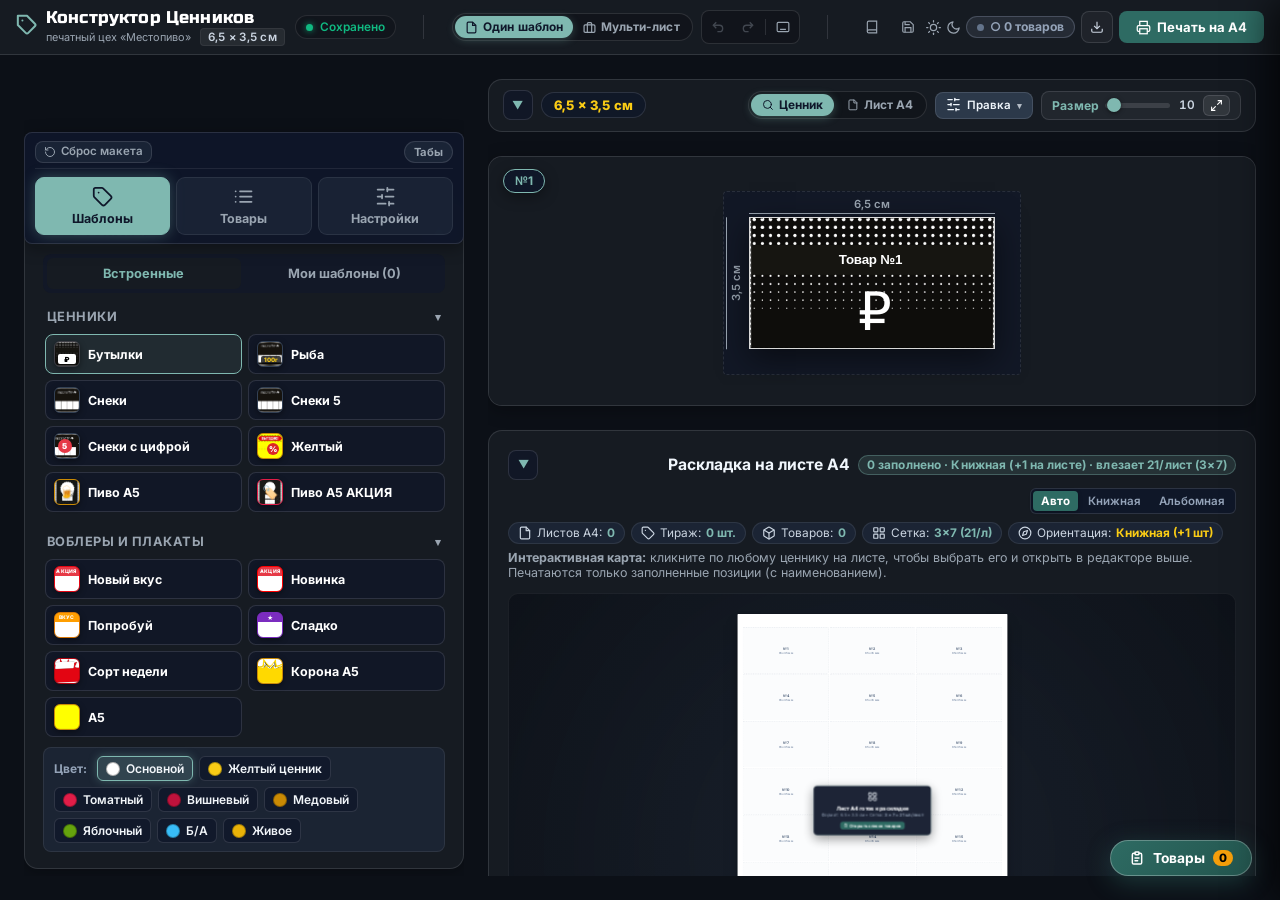
==== index.html @ e9ddb628 "Add files via upload" ====
<!DOCTYPE html>
<html lang="ru">

<head>
  <meta charset="UTF-8">
  <meta name="viewport"
    content="width=device-width, initial-scale=1.0, maximum-scale=1.0, user-scalable=no, viewport-fit=cover">
  <title>Конструктор ценников и воблеров</title>

  <!-- Favicons & Bookmarks Icons -->
  <link rel="icon" type="image/x-icon" href="favicon.ico">
  <link rel="apple-touch-icon" href="favicon.ico">
  <meta name="theme-color" content="#0f172a">
  <meta name="apple-mobile-web-app-title" content="Местопиво">
  <meta name="application-name" content="Местопиво">

  <!-- Google Fonts: UI-шрифты (блокирующе) + контентный пакет для ценников (асинхронно, чтобы не тормозить первый кадр) -->
  <link rel="preconnect" href="https://fonts.googleapis.com">
  <link rel="preconnect" href="https://fonts.gstatic.com" crossorigin>
  <link
    href="https://fonts.googleapis.com/css2?family=Inter:ital,opsz,wght@0,14..32,100..900;1,14..32,100..900&family=Montserrat:ital,wght@0,100..900;1,100..900&family=Russo+One&display=swap"
    rel="stylesheet">
  <link rel="stylesheet" media="print"
    onload="this.media='all'; window.dispatchEvent(new Event('wobbler-fonts-css-ready'))"
    href="https://fonts.googleapis.com/css2?family=Bebas+Neue&family=Caveat:wght@400..700&family=Comfortaa:wght@300..700&family=Lobster&family=Marck+Script&family=Neucha&family=Oswald:wght@200..700&family=Pacifico&family=Pattaya&family=Playfair+Display:ital,wght@0,400..900;1,400..900&family=Press+Start+2P&family=Roboto:ital,wght@0,100..900;1,100..900&family=Rubik:ital,wght@0,300..900;1,300..900&family=Ruslan+Display&display=swap">
  <noscript>
    <link
      href="https://fonts.googleapis.com/css2?family=Bebas+Neue&family=Caveat:wght@400..700&family=Comfortaa:wght@300..700&family=Lobster&family=Marck+Script&family=Neucha&family=Oswald:wght@200..700&family=Pacifico&family=Pattaya&family=Playfair+Display:ital,wght@0,400..900;1,400..900&family=Press+Start+2P&family=Roboto:ital,wght@0,100..900;1,100..900&family=Rubik:ital,wght@0,300..900;1,300..900&family=Ruslan+Display&display=swap"
      rel="stylesheet">
  </noscript>
  <link rel="stylesheet" href="style.css?v=73">
  <script>
    try {
      if (localStorage.getItem('wobbler_ui_theme') === 'light') {
        document.documentElement.classList.add('theme-light');
        if (document.body) document.body.classList.add('theme-light');
      }
    } catch (e) { }
  </script>
</head>

<body class="mode-auto">

  <!-- Единый спрайт иконок интерфейса (inline SVG, штрих 2px, без библиотек) -->
  <svg xmlns="http://www.w3.org/2000/svg" style="display:none" aria-hidden="true">
    <symbol id="i-tag" viewBox="0 0 24 24">
      <path
        d="M12.586 2.586A2 2 0 0 0 11.172 2H4a2 2 0 0 0-2 2v7.172a2 2 0 0 0 .586 1.414l8.704 8.704a2.426 2.426 0 0 0 3.42 0l6.58-6.58a2.426 2.426 0 0 0 0-3.42z" />
      <path d="M7.5 7.5h.01" />
    </symbol>
    <symbol id="i-list" viewBox="0 0 24 24">
      <path d="M8 6h13" />
      <path d="M8 12h13" />
      <path d="M8 18h13" />
      <path d="M3 6h.01" />
      <path d="M3 12h.01" />
      <path d="M3 18h.01" />
    </symbol>
    <symbol id="i-type" viewBox="0 0 24 24">
      <polyline points="4 7 4 4 20 4 20 7" />
      <line x1="9" x2="15" y1="20" y2="20" />
      <line x1="12" x2="12" y1="4" y2="20" />
    </symbol>
    <symbol id="i-image" viewBox="0 0 24 24">
      <rect width="18" height="18" x="3" y="3" rx="2" />
      <circle cx="9" cy="9" r="2" />
      <path d="m21 15-3.086-3.086a2 2 0 0 0-2.828 0L6 21" />
    </symbol>
    <symbol id="i-palette" viewBox="0 0 24 24">
      <path
        d="M12 2C6.5 2 2 6.5 2 12s4.5 10 10 10c.926 0 1.648-.746 1.648-1.688 0-.437-.18-.835-.437-1.125-.29-.289-.438-.652-.438-1.125a1.64 1.64 0 0 1 1.668-1.668h1.996c3.051 0 5.555-2.503 5.555-5.554C21.965 6.012 17.461 2 12 2z" />
      <path d="M7.5 10.5h.01" />
      <path d="M11 7.5h.01" />
      <path d="M15.5 8.5h.01" />
      <path d="M6.5 14.5h.01" />
    </symbol>
    <symbol id="i-sparkles" viewBox="0 0 24 24">
      <path
        d="M9.937 15.5A2 2 0 0 0 8.5 14.063l-6.135-1.582a.5.5 0 0 1 0-.962L8.5 9.936A2 2 0 0 0 9.937 8.5l1.582-6.135a.5.5 0 0 1 .963 0L14.063 8.5A2 2 0 0 0 15.5 9.937l6.135 1.581a.5.5 0 0 1 0 .964L15.5 14.063a2 2 0 0 0-1.437 1.437l-1.582 6.135a.5.5 0 0 1-.963 0z" />
      <path d="M20 3v4" />
      <path d="M22 5h-4" />
      <path d="M4 17v2" />
      <path d="M5 18H3" />
    </symbol>
    <symbol id="i-printer" viewBox="0 0 24 24">
      <polyline points="6 9 6 2 18 2 18 9" />
      <path d="M6 18H4a2 2 0 0 1-2-2v-5a2 2 0 0 1 2-2h16a2 2 0 0 1 2 2v5a2 2 0 0 1-2 2h-2" />
      <rect x="6" y="14" width="12" height="8" />
    </symbol>
    <symbol id="i-download" viewBox="0 0 24 24">
      <path d="M21 15v4a2 2 0 0 1-2 2H5a2 2 0 0 1-2-2v-4" />
      <polyline points="7 10 12 15 17 10" />
      <line x1="12" x2="12" y1="15" y2="3" />
    </symbol>
    <symbol id="i-upload" viewBox="0 0 24 24">
      <path d="M21 15v4a2 2 0 0 1-2 2H5a2 2 0 0 1-2-2v-4" />
      <polyline points="17 8 12 3 7 8" />
      <line x1="12" x2="12" y1="3" y2="15" />
    </symbol>
    <symbol id="i-reset" viewBox="0 0 24 24">
      <path d="M3 12a9 9 0 1 0 9-9 9.75 9.75 0 0 0-6.74 2.74L3 8" />
      <path d="M3 3v5h5" />
    </symbol>
    <symbol id="i-refresh" viewBox="0 0 24 24">
      <path d="M3 12a9 9 0 0 1 9-9 9.75 9.75 0 0 1 6.74 2.74L21 8" />
      <path d="M21 3v5h-5" />
      <path d="M21 12a9 9 0 0 1-9 9 9.75 9.75 0 0 1-6.74-2.74L3 16" />
      <path d="M8 16H3v5" />
    </symbol>
    <symbol id="i-trash" viewBox="0 0 24 24">
      <path d="M3 6h18" />
      <path d="M19 6v14c0 1-1 2-2 2H7c-1 0-2-1-2-2V6" />
      <path d="M8 6V4c0-1 1-2 2-2h4c1 0 2 1 2 2v2" />
      <line x1="10" x2="10" y1="11" y2="17" />
      <line x1="14" x2="14" y1="11" y2="17" />
    </symbol>
    <symbol id="i-fit" viewBox="0 0 24 24">
      <polyline points="15 3 21 3 21 9" />
      <polyline points="9 21 3 21 3 15" />
      <line x1="21" x2="14" y1="3" y2="10" />
      <line x1="3" x2="10" y1="21" y2="14" />
    </symbol>
    <symbol id="i-search" viewBox="0 0 24 24">
      <circle cx="11" cy="11" r="8" />
      <path d="m21 21-4.3-4.3" />
    </symbol>
    <symbol id="i-sort" viewBox="0 0 24 24">
      <path d="m21 16-4 4-4-4" />
      <path d="M17 20V4" />
      <path d="m3 8 4-4 4 4" />
      <path d="M7 4v16" />
    </symbol>
    <symbol id="i-save" viewBox="0 0 24 24">
      <path d="M19 21H5a2 2 0 0 1-2-2V5a2 2 0 0 1 2-2h11l5 5v11a2 2 0 0 1-2 2z" />
      <polyline points="17 21 17 13 7 13 7 21" />
      <polyline points="7 3 7 8 15 8" />
    </symbol>
    <symbol id="i-pencil" viewBox="0 0 24 24">
      <path d="M17 3a2.85 2.83 0 1 1 4 4L7.5 20.5 2 22l1.5-5.5Z" />
      <path d="m15 5 4 4" />
    </symbol>
    <symbol id="i-pin" viewBox="0 0 24 24">
      <line x1="12" x2="12" y1="17" y2="22" />
      <path
        d="M9 10.76a2 2 0 0 1-1.11 1.79l-1.78.9A2 2 0 0 0 5 15.24V16a1 1 0 0 0 1 1h12a1 1 0 0 0 1-1v-.76a2 2 0 0 0-1.11-1.79l-1.78-.9A2 2 0 0 1 15 10.76V6h1a2 2 0 0 0 0-4H8a2 2 0 0 0 0 4h1z" />
    </symbol>
    <symbol id="i-book" viewBox="0 0 24 24">
      <path d="M4 19.5A2.5 2.5 0 0 1 6.5 17H20" />
      <path d="M6.5 2H20v20H6.5A2.5 2.5 0 0 1 4 19.5v-15A2.5 2.5 0 0 1 6.5 2z" />
    </symbol>
    <symbol id="i-external" viewBox="0 0 24 24">
      <path d="M15 3h6v6" />
      <path d="M10 14 21 3" />
      <path d="M18 13v6a2 2 0 0 1-2 2H5a2 2 0 0 1-2-2V8a2 2 0 0 1 2-2h6" />
    </symbol>
    <symbol id="i-shield" viewBox="0 0 24 24">
      <path
        d="M20 13c0 5-3.5 7.5-7.66 8.95a1 1 0 0 1-.67-.01C7.5 20.5 4 18 4 13V6a1 1 0 0 1 1-1c2 0 4.5-1.2 6.24-2.72a1.17 1.17 0 0 1 1.52 0C14.51 3.81 17 5 19 5a1 1 0 0 1 1 1z" />
    </symbol>
    <symbol id="i-alert" viewBox="0 0 24 24">
      <path d="m21.73 18-8-14a2 2 0 0 0-3.46 0l-8 14A2 2 0 0 0 4 21h16a2 2 0 0 0 1.73-3Z" />
      <path d="M12 9v4" />
      <path d="M12 17h.01" />
    </symbol>
    <symbol id="i-check" viewBox="0 0 24 24">
      <path d="M20 6 9 17l-5-5" />
    </symbol>
    <symbol id="i-x" viewBox="0 0 24 24">
      <path d="M18 6 6 18" />
      <path d="m6 6 12 12" />
    </symbol>
    <symbol id="i-info" viewBox="0 0 24 24">
      <circle cx="12" cy="12" r="10" />
      <path d="M12 16v-4" />
      <path d="M12 8h.01" />
    </symbol>
    <symbol id="i-layers" viewBox="0 0 24 24">
      <path
        d="m12.83 2.18a2 2 0 0 0-1.66 0L2.6 6.08a1 1 0 0 0 0 1.83l8.58 3.91a2 2 0 0 0 1.66 0l8.58-3.9a1 1 0 0 0 0-1.83Z" />
      <path d="m22 17.65-9.17 4.16a2 2 0 0 1-1.66 0L2 17.65" />
      <path d="m22 12.65-9.17 4.16a2 2 0 0 1-1.66 0L2 12.65" />
    </symbol>
    <symbol id="i-file" viewBox="0 0 24 24">
      <path d="M14 2H6a2 2 0 0 0-2 2v16a2 2 0 0 0 2 2h12a2 2 0 0 0 2-2V8z" />
      <polyline points="14 2 14 8 20 8" />
    </symbol>
    <symbol id="i-ruble" viewBox="0 0 24 24">
      <path d="M9 20V5h5.5a4 4 0 0 1 0 8H9" />
      <path d="M7 13.5h8" />
      <path d="M7 17h8" />
    </symbol>
    <symbol id="i-hash" viewBox="0 0 24 24">
      <line x1="4" x2="20" y1="9" y2="9" />
      <line x1="4" x2="20" y1="15" y2="15" />
      <line x1="10" x2="8" y1="3" y2="21" />
      <line x1="16" x2="14" y1="3" y2="21" />
    </symbol>
    <symbol id="i-scale" viewBox="0 0 24 24">
      <path d="m16 16 3-8 3 8c-.87.65-1.92 1-3 1s-2.13-.35-3-1Z" />
      <path d="m2 16 3-8 3 8c-.87.65-1.92 1-3 1s-2.13-.35-3-1Z" />
      <path d="M7 21h10" />
      <path d="M12 3v18" />
      <path d="M3 7h2c2 0 5-1 7-2 2 1 5 2 7 2h2" />
    </symbol>
    <symbol id="i-package" viewBox="0 0 24 24">
      <path
        d="M21 16V8a2 2 0 0 0-1-1.73l-7-4a2 2 0 0 0-2 0l-7 4A2 2 0 0 0 3 8v8a2 2 0 0 0 1 1.73l7 4a2 2 0 0 0 2 0l7-4A2 2 0 0 0 21 16z" />
      <polyline points="3.29 7 12 12 20.71 7" />
      <line x1="12" x2="12" y1="22" y2="12" />
    </symbol>
    <symbol id="i-clipboard" viewBox="0 0 24 24">
      <rect width="8" height="4" x="8" y="2" rx="1" />
      <path d="M16 4h2a2 2 0 0 1 2 2v14a2 2 0 0 1-2 2H6a2 2 0 0 1-2-2V6a2 2 0 0 1 2-2h2" />
      <path d="M9 12h6" />
      <path d="M9 16h6" />
    </symbol>
    <symbol id="i-folder" viewBox="0 0 24 24">
      <path
        d="M20 20a2 2 0 0 0 2-2V8a2 2 0 0 0-2-2h-7.9a2 2 0 0 1-1.69-.9L9.6 3.9A2 2 0 0 0 7.93 3H4a2 2 0 0 0-2 2v13a2 2 0 0 0 2 2Z" />
    </symbol>
    <symbol id="i-eye" viewBox="0 0 24 24">
      <path d="M2 12s3-7 10-7 10 7 10 7-3 7-10 7-10-7-10-7Z" />
      <circle cx="12" cy="12" r="3" />
    </symbol>
    <symbol id="i-sliders" viewBox="0 0 24 24">
      <line x1="21" x2="14" y1="4" y2="4" />
      <line x1="10" x2="3" y1="4" y2="4" />
      <line x1="21" x2="12" y1="12" y2="12" />
      <line x1="8" x2="3" y1="12" y2="12" />
      <line x1="21" x2="16" y1="20" y2="20" />
      <line x1="12" x2="3" y1="20" y2="20" />
      <line x1="14" x2="14" y1="2" y2="6" />
      <line x1="8" x2="8" y1="10" y2="14" />
      <line x1="16" x2="16" y1="18" y2="22" />
    </symbol>
    <symbol id="i-arrow-up" viewBox="0 0 24 24">
      <path d="m5 12 7-7 7 7" />
      <path d="M12 19V5" />
    </symbol>
    <symbol id="i-arrow-down" viewBox="0 0 24 24">
      <path d="M19 12l-7 7-7-7" />
      <path d="M12 5v14" />
    </symbol>
    <symbol id="i-square" viewBox="0 0 24 24">
      <rect width="18" height="18" x="3" y="3" rx="2" />
    </symbol>
    <symbol id="i-compass" viewBox="0 0 24 24">
      <circle cx="12" cy="12" r="10" />
      <polygon points="16.24 7.76 14.12 14.12 7.76 16.24 9.88 9.88 16.24 7.76" />
    </symbol>
    <symbol id="i-grid" viewBox="0 0 24 24">
      <rect width="7" height="7" x="3" y="3" rx="1" />
      <rect width="7" height="7" x="14" y="3" rx="1" />
      <rect width="7" height="7" x="14" y="14" rx="1" />
      <rect width="7" height="7" x="3" y="14" rx="1" />
    </symbol>
    <symbol id="i-keyboard" viewBox="0 0 24 24">
      <rect width="20" height="14" x="2" y="5" rx="2" />
      <path d="M6 9h.01M10 9h.01M14 9h.01M18 9h.01M8 13h.01M12 13h.01M16 13h.01M7 16h10" />
    </symbol>
    <symbol id="i-link" viewBox="0 0 24 24">
      <path d="M10 13a5 5 0 0 0 7.54.54l3-3a5 5 0 0 0-7.07-7.07l-1.72 1.71" />
      <path d="M14 11a5 5 0 0 0-7.54-.54l-3 3a5 5 0 0 0 7.07 7.07l1.71-1.71" />
    </symbol>
    <symbol id="i-copy" viewBox="0 0 24 24">
      <rect width="14" height="14" x="8" y="8" rx="2" />
      <path d="M4 16c-1.1 0-2-.9-2-2V4c0-1.1.9-2 2-2h10c1.1 0 2 .9 2 2" />
    </symbol>
  </svg>

  <!-- Top App Navigation -->
  <header class="app-header no-print">
    <!-- Зона 1 (Слева): Бренд, габариты и статус автосохранения -->
    <div class="header-left">
      <div class="logo" id="appLogo" title="Конструктор ценников и воблеров">
        <span class="logo-icon">
          <svg viewBox="0 0 24 24" width="22" height="22" fill="none" stroke="currentColor" stroke-width="2.2"
            stroke-linecap="round" stroke-linejoin="round">
            <path d="M20.59 13.41l-7.17 7.17a2 2 0 0 1-2.83 0L2 12V2h10l8.59 8.59a2 2 0 0 1 0 2.82z"></path>
            <line x1="7" y1="7" x2="7.01" y2="7"></line>
          </svg>
        </span>
        <div>
          <h1 class="brand-title">Конструктор Ценников</h1>
          <p class="subtitle"><span class="brand-subline">печатный цех «Местопиво»</span> <span class="dimensions-pill"
              id="topSubtitle">6,5 × 3,5 см</span></p>
        </div>
      </div>
      <div class="autosave-indicator" id="autosaveIndicator" title="Все изменения автоматически сохраняются в браузере">
        <span class="autosave-dot"></span>
        <span class="autosave-text" id="autosaveText">Сохранено</span>
      </div>
    </div>

    <div class="header-island-divider"></div>

    <!-- Зона 2 (По центру): Режим листа и история действий -->
    <div class="header-center">
      <!-- Переключатель режима печати (синхронизирован с radio name="printJob" в секции #6) -->
      <div class="header-toggle-group" title="Режим печати на листе А4">
        <label title="Печать одного текущего шаблона">
          <input type="radio" name="printJob" value="single" checked>
          <span class="header-toggle-btn">
            <svg viewBox="0 0 24 24" width="13" height="13" fill="none" stroke="currentColor" stroke-width="2.2">
              <path d="M14 2H6a2 2 0 0 0-2 2v16a2 2 0 0 0 2 2h12a2 2 0 0 0 2-2V8z"></path>
              <polyline points="14 2 14 8 20 8"></polyline>
            </svg>
            <span>Один шаблон</span>
          </span>
        </label>
        <label title="Мульти-печать нескольких шаблонов на общем листе А4">
          <input type="radio" name="printJob" value="multi">
          <span class="header-toggle-btn">
            <svg viewBox="0 0 24 24" width="13" height="13" fill="none" stroke="currentColor" stroke-width="2.2">
              <rect x="2" y="7" width="20" height="14" rx="2"></rect>
              <path d="M16 21V5a2 2 0 0 0-2-2h-4a2 2 0 0 0-2 2v16"></path>
            </svg>
            <span>Мульти-лист</span>
          </span>
        </label>
      </div>

      <!-- Undo / Redo & Shortcuts Pill Group -->
      <div class="header-action-pill-group" title="История действий (Ctrl+Z / Ctrl+Y) и горячие клавиши (?)">
        <button type="button" id="undoBtn" class="btn-history-pill" title="Отменить (Ctrl+Z)" disabled>
          <svg viewBox="0 0 24 24" width="14" height="14" fill="none" stroke="currentColor" stroke-width="2.3">
            <path d="M9 14L4 9l5-5"></path>
            <path d="M4 9h10.5a5.5 5.5 0 0 1 5.5 5.5v0a5.5 5.5 0 0 1-5.5 5.5H11"></path>
          </svg>
        </button>
        <button type="button" id="redoBtn" class="btn-history-pill" title="Повторить (Ctrl+Y)" disabled>
          <svg viewBox="0 0 24 24" width="14" height="14" fill="none" stroke="currentColor" stroke-width="2.3">
            <path d="M15 14l5-5-5-5"></path>
            <path d="M20 9H9.5A5.5 5.5 0 0 0 4 14.5v0A5.5 5.5 0 0 0 9.5 20H13"></path>
          </svg>
        </button>
        <span class="pill-divider"></span>
        <button type="button" id="shortcutsBtn" class="btn-history-pill"
          title="Шпаргалка горячих клавиш клавиатуры (?)">
          <svg viewBox="0 0 24 24" width="14" height="14" fill="none" stroke="currentColor" stroke-width="2">
            <rect x="2" y="4" width="20" height="16" rx="2"></rect>
            <path d="M6 8h.01M10 8h.01M14 8h.01M18 8h.01M8 12h.01M12 12h.01M16 12h.01M7 16h10"></path>
          </svg>
        </button>
      </div>
    </div>

    <div class="header-island-divider"></div>

    <!-- Зона 3 (Справа): Сервис, предпечатный аудит и экспорт/печать -->
    <div class="header-right">
      <div class="header-service-group">
        <button id="instructionBtn" class="btn btn-ghost btn-icon-only-mobile"
          title="Открыть иллюстрированное руководство пользователя (F1)">
          <span class="icon">
            <svg viewBox="0 0 24 24" width="14" height="14" fill="none" stroke="currentColor" stroke-width="2">
              <path d="M4 19.5A2.5 2.5 0 0 1 6.5 17H20"></path>
              <path d="M6.5 2H20v20H6.5A2.5 2.5 0 0 1 4 19.5v-15A2.5 2.5 0 0 1 6.5 2z"></path>
            </svg>
          </span>
          <span class="btn-text">Инструкция</span>
        </button>
        <button id="saveTemplateBtn" class="btn btn-ghost btn-icon-only-mobile"
          title="Сохранить текущие настройки внешнего вида как отдельный шаблон">
          <span class="icon">
            <svg viewBox="0 0 24 24" width="14" height="14" fill="none" stroke="currentColor" stroke-width="2">
              <path d="M19 21H5a2 2 0 0 1-2-2V5a2 2 0 0 1 2-2h11l5 5v11a2 2 0 0 1-2 2z"></path>
              <polyline points="17 21 17 13 7 13 7 21"></polyline>
              <polyline points="7 3 7 8 15 8"></polyline>
            </svg>
          </span>
          <span class="btn-text">Сохранить шаблон</span>
        </button>
        <button type="button" id="themeToggleBtn" class="btn btn-ghost btn-theme-toggle"
          title="Переключить тему оформления (День / Ночь)">
          <span class="icon theme-icon-sun" id="themeIconSun">
            <svg viewBox="0 0 24 24" width="15" height="15" fill="none" stroke="currentColor" stroke-width="2"
              stroke-linecap="round" stroke-linejoin="round">
              <circle cx="12" cy="12" r="5"></circle>
              <line x1="12" y1="1" x2="12" y2="3"></line>
              <line x1="12" y1="21" x2="12" y2="23"></line>
              <line x1="4.22" y1="4.22" x2="5.64" y2="5.64"></line>
              <line x1="18.36" y1="18.36" x2="19.78" y2="19.78"></line>
              <line x1="1" y1="12" x2="3" y2="12"></line>
              <line x1="21" y1="12" x2="23" y2="12"></line>
              <line x1="4.22" y1="19.78" x2="5.64" y2="18.36"></line>
              <line x1="18.36" y1="5.64" x2="19.78" y2="4.22"></line>
            </svg>
          </span>
          <span class="icon theme-icon-moon" id="themeIconMoon" style="display:none;">
            <svg viewBox="0 0 24 24" width="15" height="15" fill="none" stroke="currentColor" stroke-width="2"
              stroke-linecap="round" stroke-linejoin="round">
              <path d="M21 12.79A9 9 0 1 1 11.21 3 7 7 0 0 0 21 12.79z"></path>
            </svg>
          </span>
          <span class="btn-text" id="themeToggleText" style="display:none;">Тема</span>
        </button>
      </div>

      <button type="button" id="preflightPill" class="preflight-pill status-ready"
        title="Предпечатный аудит макета: проверка цен, переносов и текста перед печатью (клик — открыть аудит)">
        <span class="preflight-dot"></span>
        <span id="preflightPillText">Готово</span>
      </button>

      <div class="header-export-cluster">
        <button id="downloadPdfBtn" class="btn btn-outline-export btn-icon-only"
          title="Скачать готовый печатный лист А4 в файл PDF (со всеми фонами и шрифтами)">
          <span class="icon">
            <svg viewBox="0 0 24 24" width="14" height="14" fill="none" stroke="currentColor" stroke-width="2">
              <path d="M21 15v4a2 2 0 0 1-2 2H5a2 2 0 0 1-2-2v-4"></path>
              <polyline points="7 10 12 15 17 10"></polyline>
              <line x1="12" y1="15" x2="12" y2="3"></line>
            </svg>
          </span>
          <span class="btn-text" style="display:none;">Скачать PDF</span>
        </button>
        <button id="printBtn" class="btn btn-primary btn-print-cta btn-glow btn-icon-only-mobile"
          title="Запустить печать ценников на принтере (Ctrl+P)">
          <span class="icon">
            <svg viewBox="0 0 24 24" width="15" height="15" fill="none" stroke="currentColor" stroke-width="2">
              <polyline points="6 9 6 2 18 2 18 9"></polyline>
              <path d="M6 18H4a2 2 0 0 1-2-2v-5a2 2 0 0 1 2-2h16a2 2 0 0 1 2 2v5a2 2 0 0 1-2 2h-2"></path>
              <rect x="6" y="14" width="12" height="8"></rect>
            </svg>
          </span>
          <span class="btn-text">Печать на А4</span>
        </button>
      </div>
    </div>
  </header>

  <!-- Выдвижная панель мульти-печати под шапкой. Открывается при переключении
       pill «🖨️ Мульти» в шапке. Контролы перенесены из section #6 (id сохранены). -->
  <div id="multiPrintDrawerBackdrop" class="multi-print-drawer-backdrop no-print"></div>
  <div id="multiPrintDrawer" class="multi-print-drawer no-print">
    <div class="multi-print-drawer-inner">
      <div class="multi-print-drawer-head">
        <h3><svg class="ico">
            <use href="#i-printer" />
          </svg> Мульти-печать</h3>
        <button type="button" id="multiPrintDrawerClose" class="btn btn-secondary btn-sm"
          title="Свернуть панель мульти-печати (выбранные параметры сохраняются)">▲ Свернуть</button>
      </div>
      <p class="multi-print-hint">Отметьте нужные шаблоны. Каждый заполненный ценник будет компактно скомпонован на
        общем листе А4.</p>
      <div id="multiPrintTemplates" class="multi-print-templates"><!-- JS: чекбокс + копии на каждый builtin --></div>
      <div class="multi-print-drawer-options">
        <div class="form-group">
          <label for="multiPrintGap"
            title="Расстояние между ценниками на листе А4 для удобства разрезания ножницами или резаком">Зазор между
            ценниками: <span id="multiPrintGapVal">0</span> мм</label>
          <input type="range" id="multiPrintGap" min="0" max="5" step="0.5" value="0"
            title="Зазор между ценниками в миллиметрах (0 мм — встык)">
        </div>
        <label class="checkbox-label"
          title="Печатать тонкие пунктирные линии раскроя между ценниками для разрезания листа">
          <input type="checkbox" id="multiPrintCrop" checked> Метки для реза (пунктир)
        </label>
      </div>
      <div id="multiPrintSummary" class="multi-print-summary"></div>
      <div style="display: flex; flex-direction: column; gap: 8px; width: 100%;">
        <button id="multiPrintBtn" class="btn btn-primary" style="width: 100%; justify-content: center;"
          title="Сформировать общий печатный лист со всеми выбранными шаблонами и открыть диалог печати (Ctrl+P)">
          <svg class="ico">
            <use href="#i-printer" />
          </svg> Печать выбранных шаблонов
        </button>
        <button type="button" id="downloadMultiPdfBtnDrawer" class="btn btn-secondary"
          style="width: 100%; justify-content: center;" title="Сформировать и сохранить готовый мульти-лист в файл PDF">
          <svg class="ico">
            <use href="#i-download" />
          </svg> Скачать мульти-лист в PDF
        </button>
      </div>
    </div>
  </div>

  <!-- Выдвижная боковая шторка ввода товаров (Вариант 4) -->
  <div id="itemsDrawerBackdrop" class="items-drawer-backdrop no-print"></div>
  <aside id="itemsDrawer" class="items-drawer no-print" aria-label="Шторка товаров">
    <div class="items-drawer-header">
      <div class="idr-title-group">
        <span class="idr-icon"><svg class="ico">
            <use href="#i-clipboard" />
          </svg></span>
        <div class="idr-title-text-wrap">
          <h3 id="idrTemplateName">Список товаров</h3>
          <span class="idr-badge" id="idrItemsCount">0 товаров</span>
        </div>
      </div>
      <div class="idr-header-actions">
        <button type="button" id="itemsDrawerFullscreenBtn" class="btn btn-secondary btn-sm"
          title="Развернуть шторку во весь экран (удобно для большой базы пива)">
          <svg class="ico" viewBox="0 0 24 24" width="14" height="14" fill="none" stroke="currentColor" stroke-width="2">
            <path d="M8 3H5a2 2 0 0 0-2 2v3m18 0V5a2 2 0 0 0-2-2h-3m0 18h3a2 2 0 0 0 2-2v-3M3 16v3a2 2 0 0 0 2 2h3" />
          </svg>
          <span class="fullscreen-text">Во весь экран</span>
        </button>
        <button type="button" id="itemsDrawerPinBtn" class="btn btn-secondary btn-sm items-drawer-pin-btn"
          title="Закрепить панель товаров справа (Split-View Studio)">
          <span class="pin-icon"><svg class="ico">
              <use href="#i-pin" />
            </svg></span>
          <span class="pin-text">Закрепить</span>
        </button>
        <button type="button" id="itemsDrawerCloseBtn" class="btn btn-secondary btn-sm"
          title="Закрыть шторку товаров (Esc)">✕</button>
      </div>
    </div>

    <!-- Панель опций авто-фона и открытия -->
    <div class="idr-sub-toolbar">
      <button type="button" class="autobg-toggle autobg-toggle-full btn btn-secondary btn-sm"
        title="Автоматический подбор фона по названию товара: клик — применить ко всем строкам таблицы, Shift+клик — авто-режим при вводе"><svg
          class="ico">
          <use href="#i-sparkles" />
        </svg> Авто-фон:
        <b>Применить</b></button>
      <div class="idr-sub-toolbar-options">
        <label class="checkbox-label auto-open-label"
          title="Автоматически подбирать подходящий фон при вводе названия товара">
          <input type="checkbox" id="autoBgLiveChk" checked>
          <span>При вводе</span>
        </label>
        <label class="checkbox-label auto-open-label"
          title="Автоматически открывать эту шторку со списком товаров при выборе шаблона">
          <input type="checkbox" id="autoOpenDrawerChk" checked>
          <span>Автооткрытие</span>
        </label>
      </div>
    </div>

    <!-- Блок быстрой вставки из Excel в шторке -->
    <div class="idr-paste-section">
      <button type="button" id="idrTogglePasteBtn" class="btn btn-excel-highlight" style="width:100%;"
        title="Быстрая вставка скопированных строк с наименованиями и ценами (Excel, 1C, касса)">
        <span class="excel-icon"><svg class="ico">
            <use href="#i-clipboard" />
          </svg></span>
        <span class="excel-text">Вставить список из Excel / 1C</span>
        <span class="excel-badge">Быстрый ввод</span>
      </button>
      <div id="idrPasteBox" class="idr-paste-box" style="display:none;">
        <textarea id="idrPasteInput" class="no-autogrow" rows="3"
          placeholder="Вставьте строки с кассы (рыба весовая, снеки, пиво), Excel или 1С, либо нажмите Ctrl+V в любом месте страницы..."></textarea>
        <div class="idr-paste-actions">
          <button type="button" id="idrApplyPasteBtn" class="btn btn-primary btn-sm"
            title="Распознать текст и добавить товары в таблицу ценников">Вставить товары</button>
          <button type="button" id="idrCancelPasteBtn" class="btn btn-secondary btn-sm"
            title="Отменить вставку и скрыть поле ввода">Отмена</button>
        </div>
      </div>
      <!-- Пивные кнопки массовой работы -->
      <div class="idr-beer-tools" id="idrBeerTools" style="display:none; flex-direction:column; gap:6px; margin-top:6px;">
        <div style="display:flex; gap:6px;">
          <button type="button" id="idrBeerToggleCardsBtn" class="btn btn-secondary btn-xs active" style="flex:1;"
            title="Показать развернутые карточки сортов пива с фото и характеристиками">
            🍺 Карточки сортов
          </button>
          <button type="button" id="idrBeerToggleTableBtn" class="btn btn-secondary btn-xs" style="flex:1;"
            title="Показать классическую таблицу товаров для быстрого ввода">
            📋 Таблица товаров
          </button>
        </div>
        <div style="display:flex; gap:6px;">
          <button type="button" id="idrBeerLoadCatalogBtn" class="btn btn-secondary btn-xs" style="flex:1;"
            title="Загрузить базу сортов пива из Excel/CSV в постоянный справочник для автоподбора">
            <svg class="ico"><use href="#i-upload" /></svg> 📥 База сортов
          </button>
          <button type="button" id="idrBeerExportCatalogBtn" class="btn btn-secondary btn-xs" style="flex:1;"
            title="Выгрузить всю накопленную базу сортов пива в файл CSV">
            <svg class="ico"><use href="#i-download" /></svg> 📤 Экспорт базы
          </button>
          <input type="file" id="beerCatalogFileInput" accept=".csv,.txt,.tsv" style="display:none;">
        </div>
        <div style="display:flex; gap:6px;">
          <button type="button" id="idrBeerExcelSampleBtn" class="btn btn-secondary btn-xs" style="flex:1;"
            title="Скачать образец таблицы Excel (.csv) для пивного шаблона со всеми 9 колонками">
            <svg class="ico"><use href="#i-file" /></svg> Шаблон Excel
          </button>
          <button type="button" id="idrBeerFolderBtn" class="btn btn-secondary btn-xs" style="flex:1;"
            title="Загрузить сразу всю папку с фотографиями пива (100 шт) для авто-привязки по названиям">
            <svg class="ico"><use href="#i-image" /></svg> Папка с фото
          </button>
          <input type="file" id="beerFolderInput" webkitdirectory directory multiple accept="image/*" style="display:none;">
        </div>
      </div>
    </div>

    <!-- Поиск и сортировка товаров в шторке -->
    <div class="idr-search-section">
      <div class="items-search-box">
        <span class="search-box-icon"><svg class="ico">
            <use href="#i-search" />
          </svg></span>
        <input type="text" id="idrSearchInput" class="items-search-input" placeholder="Поиск по названию или цене..."
          title="Фильтровать список товаров по введенному тексту или цифрам">
        <span id="idrSearchCount" class="search-count-badge" style="display:none;"></span>
        <button type="button" id="idrSearchClearBtn" class="search-clear-btn" title="Очистить поиск (Esc)"
          style="display:none;">✕</button>
      </div>
      <div class="sort-dropdown-wrap" id="idrSortWrap">
        <button type="button" id="idrSortBtn" class="btn btn-secondary btn-sm"
          title="Упорядочить список товаров по названию или цене"><svg class="ico">
            <use href="#i-sort" />
          </svg> Сортировка ▾</button>
        <div id="idrSortMenu" class="sort-menu-dropdown" style="display:none;">
          <button type="button" data-sort="name-asc" class="sort-menu-item"
            title="Сортировать товары по алфавиту от А до Я">Название (А → Я)</button>
          <button type="button" data-sort="name-desc" class="sort-menu-item"
            title="Сортировать товары по алфавиту в обратном порядке">Название (Я → А)</button>
          <button type="button" data-sort="price-asc" class="sort-menu-item"
            title="Сортировать товары по возрастанию цены">Сначала дешевле</button>
          <button type="button" data-sort="price-desc" class="sort-menu-item"
            title="Сортировать товары по убыванию цены">Сначала дороже</button>
          <button type="button" data-sort="filled-first" class="sort-menu-item"
            title="Поместить заполненные ценники в начало списка">Сначала заполненные</button>
          <div class="sort-menu-divider"></div>
          <button type="button" data-sort="restore-original" class="sort-menu-item sort-menu-restore"
            title="Вернуть исходный порядок товаров в списке">Сбросить сортировку</button>
        </div>
      </div>
    </div>

    <!-- Таблица товаров в шторке -->
    <div class="idr-table-section">
      <div class="items-table-header">
        <span class="col-hdr col-move" title="Перетащите мышью для изменения порядка строк"></span>
        <span class="col-hdr col-chk" title="Выбрать все товары"><input type="checkbox" id="idrSelectAllChk"
            title="Выбрать все товары"></span>
        <span class="col-hdr col-num" title="Порядковый номер">№</span>
        <span class="col-hdr col-beer-field col-beer-photo" style="display:none;" title="Фото крышки пива">Фото</span>
        <span class="col-hdr col-title" title="Наименование товара">Наименование</span>
        <span class="col-hdr col-sub" title="Вес, фасовка или дополнительная строка">Вес</span>
        <span class="col-hdr col-price" title="Стоимость товара">Цена</span>
        <span class="col-hdr col-beer-field col-beer-strength" style="display:none;" title="Крепость (алк. %)">Кр%</span>
        <span class="col-hdr col-beer-field col-beer-bitterness" style="display:none;" title="Горечь (IBU)">Гор</span>
        <span class="col-hdr col-beer-field col-beer-density" style="display:none;" title="Плотность (OG %)">Пл%</span>
        <span class="col-hdr col-beer-field col-beer-type" style="display:none;" title="Вид пива">Вид</span>
        <span class="col-hdr col-beer-field col-beer-style" style="display:none;" title="Стиль">Стиль</span>
        <span class="col-hdr col-beer-field col-beer-comp" style="display:none;" title="Состав пива">Состав</span>
        <span class="col-hdr col-qty" title="Тираж одинаковых копий ценника на листе А4 (шт)">Тираж</span>
        <span class="col-hdr col-digit" style="display:none;" title="Номер крана или сорта">№</span>
        <span class="col-hdr col-tools" title="Опции оформления (индивидуальный стиль ценника)">Опции</span>
      </div>
      <div class="idr-table-wrapper">
        <div class="items-empty-hint" id="itemsEmptyHint" style="display:none;">
          <div class="empty-hint-icon">📋</div>
          <div class="empty-hint-title">Список товаров пуст</div>
          <div class="empty-hint-text">Вставьте строки из кассы GainUp, 1С или Excel через <b>Ctrl+V</b> в любом месте
            экрана либо начните ввод в первой строке таблицы.</div>
          <div class="empty-hint-actions">
            <button type="button" id="idrEmptyPasteBtn" class="btn btn-primary btn-sm">
              <svg class="ico">
                <use href="#i-clipboard" />
              </svg> Вставить из буфера
            </button>
            <button type="button" id="idrEmptySampleBtn" class="btn btn-secondary btn-sm">
              <svg class="ico">
                <use href="#i-sparkles" />
              </svg> Загрузить пример
            </button>
          </div>
        </div>
        <div id="idrItemsList" class="items-list">
          <!-- Генерируется динамически через JS -->
        </div>
      </div>
    </div>

    <!-- Карточки сортов пива (для шаблона Пиво А5) -->
    <div class="idr-beer-cards-section" id="beerCardsDrawerSection" style="display:none;">
      <div class="beer-cards-toolbar">
        <span class="beer-cards-count-badge" id="beerCardsTotalBadge">Всего сортов: 1</span>
        <button type="button" id="beerAddCardTopBtn" class="btn btn-primary btn-sm" title="Добавить новый сорт пива">
          + Добавить сорт пива
        </button>
      </div>
      <div id="beerCardsList" class="beer-cards-grid">
        <!-- Карточки генерируются динамически через JS -->
      </div>
    </div>

    <!-- Подвал шторки -->
    <div class="items-drawer-footer">
      <button type="button" id="idrClearAllBtn" class="btn btn-secondary btn-sm"
        title="Очистить все заполненные строки в списке товаров"><svg class="ico">
          <use href="#i-trash" />
        </svg> Очистить</button>
      <button type="button" id="idrMultiPrintBtn" class="btn btn-secondary btn-sm" style="flex:1;"
        title="Открыть панель мульти-печати для компоновки разных шаблонов на одном листе"><svg class="ico">
          <use href="#i-printer" />
        </svg> Мульти-печать</button>
      <button type="button" id="idrPrintBtn" class="btn btn-primary btn-sm" style="flex:1;"
        title="Открыть диалог печати текущего шаблона на принтере (Ctrl+P)"><svg class="ico">
          <use href="#i-printer" />
        </svg> Печать</button>
    </div>
  </aside>

  <!-- Плавающая кнопка быстрого вызова шторки товаров -->
  <button type="button" id="floatingItemsDrawerBtn" class="floating-items-drawer-btn no-print"
    title="Открыть панель со списком товаров (Шторка)">
    <span class="fid-icon">
      <svg viewBox="0 0 24 24" width="16" height="16" fill="none" stroke="currentColor" stroke-width="2.2"
        stroke-linecap="round" stroke-linejoin="round">
        <path d="M9 5H7a2 2 0 0 0-2 2v12a2 2 0 0 0 2 2h10a2 2 0 0 0 2-2V7a2 2 0 0 0-2-2h-2"></path>
        <rect x="9" y="3" width="6" height="4" rx="1"></rect>
        <path d="M9 12h6M9 16h4"></path>
      </svg>
    </span>
    <span class="fid-text" id="floatingItemsText">Товары</span>
    <span class="fid-badge" id="floatingItemsBadge">3</span>
  </button>

  <!-- Mobile View Switcher (Tab navigation on smartphones) -->
  <div class="mobile-tab-bar no-print">
    <button class="mobile-tab-btn active" data-mobile-view="preview" title="Переключиться на предпросмотр ценника">
      <svg class="ico">
        <use href="#i-eye" />
      </svg> Предпросмотр
    </button>
    <button class="mobile-tab-btn" data-mobile-view="controls" title="Переключиться на панель настроек макета">
      <svg class="ico">
        <use href="#i-sliders" />
      </svg> Настройки макета
    </button>
  </div>

  <!-- Диагностическая Debug-плашка (Панель отладки геометрии и автоподгона) -->
  <div class="debug-toolbar no-print" id="debugToolbar" style="display: none;" role="region"
    aria-label="Панель отладки">
    <div class="debug-header-row">
      <div class="debug-title-group">
        <span class="debug-tag-title">🛠️ DEBUG-HUD</span>
        <span class="debug-badge debug-badge-version" id="dbgBuildVer">v1.9.8-CANVAS [09.09 16:35]</span>
        <span class="debug-pill">Экран: <b id="dbgScreen">—</b></span>
        <span class="debug-pill">Окно: <b id="dbgWin">—</b></span>
        <span class="debug-pill">DPR: <b id="dbgDpr">—</b></span>
        <span class="debug-pill">Шрифты: <b id="dbgFonts">—</b></span>
      </div>
      <div class="debug-actions-group">
        <button type="button" class="debug-btn debug-btn-primary" id="dbgRefitBtn"
          title="Принудительно пересчитать кегль активного товара без ручных ограничений">⚡ Пересчитать</button>
        <button type="button" class="debug-btn" id="dbgCopyBtn"
          title="Скопировать все отладочные параметры в буфер обмена для отправки разработчику">📋 Копировать
          отчет</button>
        <button type="button" class="debug-btn debug-btn-danger" id="dbgResetBtn"
          title="Очистить сохраненную сессию в кэше браузера и перезагрузить страницу">🧹 Сброс сессии</button>
        <button type="button" class="debug-btn" id="dbgToggleBtn" title="Свернуть или развернуть панель отладки">▲
          Свернуть</button>
        <button type="button" class="debug-btn" id="dbgCloseBtn"
          title="Скрыть панель отладки (включение: 5 быстрых кликов по логотипу)">✖ Скрыть</button>
      </div>
    </div>
    <div class="debug-body" id="debugBody">
      <span class="debug-pill">Шаблон: <b id="dbgTemplate">—</b></span>
      <span class="debug-pill">Товар: <b id="dbgItem">—</b></span>
      <span class="debug-pill">Название: <span id="dbgTitleText">—</span></span>
      <span class="debug-pill">Шрифт: <b id="dbgFontName">—</b></span>
      <span class="debug-pill">Зона budget: <b id="dbgBudget">—</b></span>
      <span class="debug-pill">Размер шрифта: <b id="dbgCurSize" style="color:#38bdf8;">—</b></span>
      <span class="debug-pill">Расчет fitTitle: <b id="dbgFitSize" style="color:#38bdf8;">—</b></span>
      <span class="debug-pill">Замер Probe: <b id="dbgProbe">—</b></span>
      <span class="debug-pill">Фиксированный размер: <b id="dbgManual">—</b></span>
    </div>
  </div>

  <main class="main-layout no-print">
    <!-- Left Sidebar Controls -->
    <aside class="controls-sidebar sidebar-mode-tabs" id="controlsSidebar">

      <!-- Quick Category Navigation Bar -->
      <div class="sidebar-top-nav no-print" id="sidebarTopNav">
        <div class="sidebar-top-row">
          <button type="button" id="resetAllBtn" class="btn btn-secondary sidebar-reset-btn"
            title="Сбросить текущую сессию и таблицу товаров к исходному состоянию (Мои шаблоны сохраняются)">
            <svg class="ico">
              <use href="#i-reset" />
            </svg>
            <span>Сброс макета</span>
          </button>
          <div class="sidebar-mode-actions">
            <button type="button" id="sidebarViewModeBtn" class="sidebar-mode-pill"
              title="Переключить: Табы (по одному блоку) / Все блоки списком">
              <span id="sidebarViewModeText">Табы</span>
            </button>
          </div>
        </div>
        <div class="sidebar-tabs-bar" role="tablist" aria-label="Разделы настроек">
          <button type="button" class="sidebar-tab-btn active" data-target="section1" title="1. Шаблоны ценников и воблеров">
            <span class="tab-icon"><svg class="ico">
                <use href="#i-tag" />
              </svg></span>
            <span class="tab-name">Шаблоны</span>
          </button>
          <button type="button" class="sidebar-tab-btn" data-target="section2" title="2. Товары, цены и список">
            <span class="tab-icon"><svg class="ico">
                <use href="#i-list" />
              </svg></span>
            <span class="tab-name">Товары</span>
          </button>
          <button type="button" class="sidebar-tab-btn" data-target="sectionSettings" title="3. Расширенные настройки (Фоны, Декор, Шрифты, Печать)">
            <span class="tab-icon"><svg class="ico">
                <use href="#i-sliders" />
              </svg></span>
            <span class="tab-name">Настройки</span>
            <span class="tab-custom-badge" id="tabBadgeSettings" title="У активного товара индивидуальные настройки оформления"
              style="display:none;"></span>
          </button>
        </div>
      </div>

      <!-- Preset & Saved Templates Manager -->
      <section class="control-card active-tab-section" id="section1">
        <h3 class="card-toggle" data-section="section1"><span class="card-num">1</span> Шаблоны <span
            class="toggle-arrow">▲</span></h3>
        <div class="card-body">
          <div class="template-tabs">
            <button class="tab-btn active" data-tab="builtIn"
              title="Готовые заводские шаблоны ценников и воблеров">Встроенные</button>
            <button class="tab-btn" data-tab="userSaved" title="Сохраненные пользовательские шаблоны">Мои шаблоны (<span
                id="userCount">0</span>)</button>
          </div>

          <!-- Built-in presets -->
          <div id="builtInTemplates" class="presets-grid tab-content active">
            <!-- Подгруппа: Ценники -->
            <div class="preset-subgroup">
              <button type="button" class="preset-sub-toggle" data-subgroup="priceTags"
                title="Свернуть / развернуть категорию ценников">
                <span class="preset-sub-title">Ценники</span>
                <span class="preset-sub-arrow">▾</span>
              </button>
              <div class="preset-sub-body preset-grid-2col">
                <button class="preset-card active" data-preset="alaska_dots"
                  title="Бутылки — 6.5 × 10 см, вертикальный (8 шт. на листе А4)">
                  <div class="preset-color dots-black"></div>
                  <div class="preset-info">
                    <span class="preset-title">Бутылки</span>
                  </div>
                </button>

                <button class="preset-card" data-preset="ryba"
                  title="Рыба — 6.5 × 10 см, черный фон с рамкой (8 шт. на листе А4)">
                  <div class="preset-color ryba"></div>
                  <div class="preset-info">
                    <span class="preset-title">Рыба</span>
                  </div>
                </button>

                <button class="preset-card" data-preset="sneki"
                  title="Снеки — 6.5 × 3.5 см, горизонтальный (24 шт. на листе А4)">
                  <div class="preset-color sneki"></div>
                  <div class="preset-info">
                    <span class="preset-title">Снеки</span>
                  </div>
                </button>

                <button class="preset-card" data-preset="sneki_5"
                  title="Снеки 5 — 6.5 × 4.8 см, горизонтальный (16 шт. на листе А4)">
                  <div class="preset-color sneki-5"></div>
                  <div class="preset-info">
                    <span class="preset-title">Снеки 5</span>
                  </div>
                </button>

                <button class="preset-card" data-preset="sneki_digit"
                  title="Снеки с цифрой — 6.5 × 3.5 см с крупным номером крана (24 шт. на листе А4)">
                  <div class="preset-color sneki-digit"></div>
                  <div class="preset-info">
                    <span class="preset-title">Снеки с цифрой</span>
                  </div>
                </button>

                <button class="preset-card" data-preset="yellow_tag"
                  title="Желтый — 6.5 × 3.5 см, яркий акцентный ценник (24 шт. на листе А4)">
                  <div class="preset-color yellow-tag"></div>
                  <div class="preset-info">
                    <span class="preset-title">Желтый</span>
                  </div>
                </button>

                <button class="preset-card" data-preset="beer_a5"
                  title="Пиво А5 — 15.5 × 21.82 см, ценник для разливного пива с фото крышки (1 шт. на листе А4)">
                  <div class="preset-color beer-a5"></div>
                  <div class="preset-info">
                    <span class="preset-title">Пиво А5</span>
                  </div>
                </button>

                <button class="preset-card" data-preset="beer_a5_aktsiya"
                  title="Пиво А5 АКЦИЯ — 15.5 × 21.82 см, акционный ценник с двумя ценами и фото крышки (1 шт. на листе А4)">
                  <div class="preset-color beer-a5-aktsiya"></div>
                  <div class="preset-info">
                    <span class="preset-title">Пиво А5 АКЦИЯ</span>
                  </div>
                </button>
              </div>
            </div>

            <!-- Подгруппа: Воблеры и плакаты -->
            <div class="preset-subgroup">
              <button type="button" class="preset-sub-toggle" data-subgroup="wobblers"
                title="Свернуть / развернуть категорию воблеров и плакатов">
                <span class="preset-sub-title">Воблеры и плакаты</span>
                <span class="preset-sub-arrow">▾</span>
              </button>
              <div class="preset-sub-body preset-grid-2col">
                <button class="preset-card" data-preset="novy_vkus"
                  title="Новый вкус — 8.5 × 8.5 см, круглый воблер (6 шт. на листе А4)">
                  <div class="preset-color novy-vkus"></div>
                  <div class="preset-info">
                    <span class="preset-title">Новый вкус</span>
                  </div>
                </button>

                <button class="preset-card" data-preset="novinka"
                  title="Новинка — 8.5 × 8.5 см, круглый воблер (6 шт. на листе А4)">
                  <div class="preset-color novinka"></div>
                  <div class="preset-info">
                    <span class="preset-title">Новинка</span>
                  </div>
                </button>

                <button class="preset-card" data-preset="tomat"
                  title="Попробуй — 8.5 × 8.5 см, круглый воблер (6 шт. на листе А4)">
                  <div class="preset-color poprobuy"></div>
                  <div class="preset-info">
                    <span class="preset-title">Попробуй</span>
                  </div>
                </button>

                <button class="preset-card" data-preset="sladko"
                  title="Сладко — 8.5 × 8.5 см, круглый воблер (6 шт. на листе А4)">
                  <div class="preset-color sladko"></div>
                  <div class="preset-info">
                    <span class="preset-title">Сладко</span>
                  </div>
                </button>

                <button class="preset-card" data-preset="sort_nedeli"
                  title="Сорт недели — 8.5 × 8.5 см, воблер (6 шт. на листе А4)">
                  <div class="preset-color sort-nedeli"></div>
                  <div class="preset-info">
                    <span class="preset-title">Сорт недели</span>
                  </div>
                </button>

                <button class="preset-card" data-preset="korona_a5"
                  title="Корона А5 — 14.8 × 21 см, плакат А5 (2 шт. на листе А4)">
                  <div class="preset-color korona-a5"></div>
                  <div class="preset-info">
                    <span class="preset-title">Корона А5</span>
                  </div>
                </button>

                <button class="preset-card" data-preset="a5" title="А5 — 14.8 × 21 см, ценник А5 (2 шт. на листе А4)">
                  <div class="preset-color a5-plate"></div>
                  <div class="preset-info">
                    <span class="preset-title">А5</span>
                  </div>
                </button>
              </div>
            </div>
          </div>

          <!-- User saved templates -->
          <div id="userTemplates" class="presets-grid tab-content">
            <div class="empty-state" id="emptyUserTemplates">
              Здесь появятся ваши шаблоны.<br>Настройте макет и нажмите «Сохранить шаблон» в шапке, затем «Сохранить как
              новый».
            </div>
          </div>

          <!-- Быстрый выбор цвета активного шаблона (в 1 клик) -->
          <div id="activeTemplateColorBar" class="active-template-color-bar" style="display:none;"></div>
        </div><!-- /.card-body -->
      </section>

      <!-- Mode Selection: Single Item vs Multi-Item Table -->
      <section class="control-card" id="section2">
        <h3 class="card-toggle" data-section="section2"><span class="card-num">2</span> Режим заполнения листов <span
            class="toggle-arrow">▲</span></h3>
        <div class="card-body">
          <div class="radio-group compact-radio-group" style="margin-bottom: 10px;">
            <label class="radio-option">
              <input type="radio" name="printMode" value="multi" checked>
              <span class="radio-custom"></span>
              <div class="radio-text">
                <strong><svg class="ico">
                    <use href="#i-clipboard" />
                  </svg> Разные товары (Таблица)</strong>
                <small>В каждом ценнике свой товар и цена</small>
              </div>
            </label>
            <label class="radio-option">
              <input type="radio" name="printMode" value="single">
              <span class="radio-custom"></span>
              <div class="radio-text">
                <strong>Одинаковый текст</strong>
                <small>Один товар на весь лист</small>
              </div>
            </label>
          </div>

          <!-- Multi-Item Table Input Block -->
          <div id="multiItemSection" class="field-settings-group compact-group">
            <!-- Compact Toolbar above Items Table -->
            <div class="excel-quick-bar">
              <div class="quick-bar-left">
                <button type="button" id="toggleExcelPasteBtn" class="btn btn-secondary btn-xs excel-toggle-btn"
                  title="Развернуть/свернуть поле для вставки из Excel или кассы">
                  <span><svg class="ico">
                      <use href="#i-clipboard" />
                    </svg> Из Excel</span> <span class="excel-chevron" id="excelChevron">▾</span>
                </button>
                <button type="button" id="sidebarSearchToggleBtn" class="btn btn-secondary btn-icon-xs"
                  title="Поиск товаров в таблице (Ctrl+F)"><svg class="ico">
                    <use href="#i-search" />
                  </svg></button>
                <div class="sort-dropdown-wrap" id="sidebarSortWrap">
                  <button type="button" id="sidebarSortBtn" class="btn btn-secondary btn-icon-xs"
                    title="Сортировка товаров"><svg class="ico">
                      <use href="#i-sort" />
                    </svg></button>
                  <div id="sidebarSortMenu" class="sort-menu-dropdown" style="display:none;">
                    <button type="button" data-sort="name-asc" class="sort-menu-item">Название (А → Я)</button>
                    <button type="button" data-sort="name-desc" class="sort-menu-item">Название (Я → А)</button>
                    <button type="button" data-sort="price-asc" class="sort-menu-item">Сначала дешевле</button>
                    <button type="button" data-sort="price-desc" class="sort-menu-item">Сначала дороже</button>
                    <button type="button" data-sort="filled-first" class="sort-menu-item">Сначала заполненные</button>
                    <div class="sort-menu-divider"></div>
                    <button type="button" data-sort="restore-original" class="sort-menu-item sort-menu-restore"
                      title="Вернуть исходный порядок товаров в списке">Сбросить сортировку</button>
                  </div>
                </div>
                <span id="itemsStatsBadge" class="items-stats-badge" style="display:none;"
                  title="Количество заполненных товаров и страниц">0
                  тов.</span>
              </div>
              <div class="quick-bar-divider" aria-hidden="true"></div>
              <div class="paste-actions">
                <button type="button" id="bulkSetBgBtn" class="btn btn-secondary btn-icon-xs"
                  title="Применить фон ко всем товарам списка"><svg class="ico">
                    <use href="#i-image" />
                  </svg></button>
                <button type="button" class="autobg-toggle btn-icon-xs"
                  title="Автоподстановка фона по названию товара (клик — применить ко всем, Shift+клик — вкл/выкл авто-режим)"><svg
                    class="ico">
                    <use href="#i-sparkles" />
                  </svg></button>
                <button type="button" id="fitAllTitlesBtn" class="btn btn-secondary btn-icon-xs"
                  title="Подогнать размер шрифта всех названий под рамку ценника"><svg class="ico">
                    <use href="#i-fit" />
                  </svg></button>
                <button type="button" id="copyItemsBtn" class="btn btn-secondary btn-icon-xs"
                  title="Скопировать товары этого списка в другие шаблоны"><svg class="ico">
                    <use href="#i-copy" />
                  </svg></button>
                <button type="button" class="autolink-toggle btn-icon-xs"
                  title="Автопривязка стиля к фону (добавлять промо-плашку под тему фона)"><svg class="ico">
                    <use href="#i-link" />
                  </svg></button>
                <button type="button" class="btn btn-secondary decor-pos-toggle btn-icon-xs"
                  title="Положение промо-плашек («Живое», «Новинка»): сверху / снизу"><svg class="ico">
                    <use href="#i-arrow-up" />
                  </svg></button>
                <button type="button" id="clearAllItemsBtn" class="btn btn-secondary btn-icon-xs btn-danger-hover"
                  title="Очистить весь список"><svg class="ico">
                    <use href="#i-trash" />
                  </svg></button>
              </div>
            </div>

            <!-- Collapsible Excel Drawer -->
            <div id="excelPasteDrawer" class="excel-paste-drawer is-collapsed">
              <textarea id="pasteExcelArea" class="no-autogrow" rows="3"
                placeholder="Вставьте строки с кассы (рыба весовая, снеки, пиво), Excel или 1С, либо нажмите Ctrl+V в любом месте страницы..."></textarea>
              <div class="excel-drawer-footer">
                <button type="button" id="applyPasteBtn" class="btn btn-primary btn-sm"
                  title="Распознать скопированные строки и внести товары в таблицу">
                  <svg class="ico">
                    <use href="#i-clipboard" />
                  </svg> Вставить в таблицу
                </button>
              </div>
            </div>

            <!-- Панель быстрого поиска товаров в сайдбаре -->
            <div id="sidebarSearchBox" class="items-search-box sidebar-search-box" style="display:none;">
              <span class="search-box-icon"><svg class="ico">
                  <use href="#i-search" />
                </svg></span>
              <input type="text" id="sidebarSearchInput" class="items-search-input" placeholder="Поиск в таблице...">
              <span id="sidebarSearchCount" class="search-count-badge" style="display:none;"></span>
              <button type="button" id="sidebarSearchClearBtn" class="search-clear-btn"
                title="Очистить поиск (Esc)">✕</button>
            </div>

            <!-- Карточка активного сорта пива в сайдбаре (для шаблона Пиво А5) -->
            <div id="beerSidebarActiveCard" class="beer-sidebar-active-card" style="display:none;">
              <div class="bsac-stepper">
                <button type="button" id="beerSidebarPrevBtn" class="btn btn-secondary btn-icon-xs" title="Предыдущий сорт (Alt+←)">◀</button>
                <div class="bsac-stepper-label">
                  Сорт <b id="beerSidebarItemNum">1</b> из <span id="beerSidebarTotalCount">1</span>
                </div>
                <button type="button" id="beerSidebarNextBtn" class="btn btn-secondary btn-icon-xs" title="Следующий сорт (Alt+→)">▶</button>
              </div>

              <button type="button" id="beerSidebarOpenDrawerBtn" class="btn btn-primary btn-sm bsac-open-drawer-btn"
                title="Открыть список всех сортов в просторной шторке товаров">
                <span>📂 Открыть список сортов (<b id="beerSidebarListCount">1</b>)</span>
              </button>

              <div class="bsac-form">
                <!-- Фото крышки -->
                <div class="bsac-photo-row">
                  <div class="bsac-photo-thumb-wrap" id="beerSidebarPhotoThumbWrap" title="Нажмите, чтобы выбрать или заменить фото крышки">
                    <img id="beerSidebarPhotoImg" src="images/beer/banka.jpg" alt="Фото">
                    <span id="beerSidebarPhotoEmpty" style="display:none;">🍺</span>
                  </div>
                  <div class="bsac-photo-info">
                    <span class="bsac-photo-name" id="beerSidebarPhotoName">banka.jpg</span>
                    <div class="bsac-photo-btns">
                      <button type="button" id="beerSidebarChoosePhotoBtn" class="btn btn-secondary btn-xs">Выбрать фото</button>
                      <button type="button" id="beerSidebarRemovePhotoBtn" class="btn btn-secondary btn-xs btn-danger-hover" title="Удалить фото">✕</button>
                    </div>
                  </div>
                </div>

                <!-- Название -->
                <div class="bsac-field">
                  <label for="beerSidebarTitle" title="При вводе наименования параметры (состав, стиль, крепость, фото) подбираются из базы автоматически">Наименование сорта (с автоподбором):</label>
                  <input type="text" id="beerSidebarTitle" class="bsac-input" placeholder="Название пива (напр. Банька)" autocomplete="off">
                </div>

                <!-- Цена и Тираж (стандартный режим 1 цены) -->
                <div class="bsac-row-2" id="beerSidebarStandardPriceRow">
                  <div class="bsac-field">
                    <label for="beerSidebarPrice">Цена (₽):</label>
                    <input type="text" id="beerSidebarPrice" class="bsac-input bsac-input-price" placeholder="240">
                  </div>
                  <div class="bsac-field">
                    <label for="beerSidebarCount">Тираж (шт.):</label>
                    <input type="number" id="beerSidebarCount" class="bsac-input" min="1" max="99" value="1">
                  </div>
                </div>

                <!-- Цена и Тираж (акционный режим: 2 объема или Скидка) -->
                <div class="bsac-promo-prices" id="beerSidebarPromoPrices" style="display:none;">
                  <div class="bsac-promo-mode-bar" id="beerPromoModeToggleWrap">
                    <span class="bsac-promo-mode-title">Вариант акции:</span>
                    <div class="bsac-promo-mode-btns">
                      <button type="button" class="btn btn-xs bsac-promo-mode-btn active" id="btnPromoModeVolumes" data-mode="volumes" title="2 объема (1л / 1.5л) с подписями слева">🥤 2 объема</button>
                      <button type="button" class="btn btn-xs bsac-promo-mode-btn" id="btnPromoModeDiscount" data-mode="discount" title="Скидка: верхняя цена зачеркнута ✕, нижняя новая красная">🔥 Скидка ✕</button>
                    </div>
                  </div>
                  <div class="bsac-row-2 bsac-promo-row">
                    <div class="bsac-field" id="beerSidebarPriceLabelField" style="flex:0 0 75px;">
                      <label for="beerSidebarPriceLabel" title="Подпись слева от верхней цены">Объем 1:</label>
                      <input type="text" id="beerSidebarPriceLabel" class="bsac-input" placeholder="1л -">
                    </div>
                    <div class="bsac-field" style="flex:1;">
                      <label for="beerSidebarPrice1" id="beerSidebarPrice1Title">Верхняя цена (₽):</label>
                      <input type="text" id="beerSidebarPrice1" class="bsac-input bsac-input-price" placeholder="220">
                    </div>
                    <div class="bsac-field" style="flex:0 0 75px;">
                      <label for="beerSidebarCountPromo">Тираж:</label>
                      <input type="number" id="beerSidebarCountPromo" class="bsac-input" min="1" max="99" value="1">
                    </div>
                  </div>
                  <div class="bsac-row-2 bsac-promo-row" style="margin-top: 6px;">
                    <div class="bsac-field" id="beerSidebarPrice2LabelField" style="flex:0 0 75px;">
                      <label for="beerSidebarPrice2Label" title="Подпись слева от нижней цены">Объем 2:</label>
                      <input type="text" id="beerSidebarPrice2Label" class="bsac-input" placeholder="1.5л -">
                    </div>
                    <div class="bsac-field" style="flex:1;">
                      <label for="beerSidebarPrice2" id="beerSidebarPrice2Title">Нижняя цена (₽):</label>
                      <input type="text" id="beerSidebarPrice2" class="bsac-input bsac-input-price" placeholder="280">
                    </div>
                  </div>
                </div>

                <!-- Характеристики в кругах: Кр, Гор, Пл -->
                <div class="bsac-row-3">
                  <div class="bsac-field">
                    <label for="beerSidebarStrength" title="Крепость (алк. %)">Кр%</label>
                    <input type="text" id="beerSidebarStrength" class="bsac-input" placeholder="4,1%">
                  </div>
                  <div class="bsac-field" id="beerSidebarBitternessWrap">
                    <label for="beerSidebarBitterness" title="Горечь (IBU)">Гор</label>
                    <input type="text" id="beerSidebarBitterness" class="bsac-input" placeholder="-">
                  </div>
                  <div class="bsac-field">
                    <label for="beerSidebarDensity" title="Плотность (сусло %)">Пл%</label>
                    <input type="text" id="beerSidebarDensity" class="bsac-input" placeholder="11,0%">
                  </div>
                </div>

                <!-- Классификация: Вид и Стиль -->
                <div class="bsac-type-toggle-row">
                  <span class="bsac-type-toggle-hint">Отображение внизу:</span>
                  <button type="button" id="beerSidebarTypeToggleBtn" class="bsac-type-toggle-btn" title="Переключить: показывать вид пива или центровать только стиль">
                    <span class="bsac-type-btn-icon">🍺</span>
                    <span class="bsac-type-btn-text">Пиво + стиль</span>
                  </button>
                </div>
                <div class="bsac-row-2">
                  <div class="bsac-field">
                    <label for="beerSidebarType">Вид пива:</label>
                    <input type="text" id="beerSidebarType" class="bsac-input" placeholder="светлое фильтр." list="beerTypeList">
                  </div>
                  <div class="bsac-field">
                    <label for="beerSidebarStyle">Стиль:</label>
                    <input type="text" id="beerSidebarStyle" class="bsac-input" placeholder="Лагер" list="beerStyleList">
                  </div>
                </div>

                <!-- Datalist подсказок классификации -->
                <datalist id="beerTypeList">
                  <option value="светлое фильтрованное">
                  <option value="светлое нефильтрованное">
                  <option value="темное фильтрованное">
                  <option value="темное нефильтрованное">
                  <option value="полутемное фильтрованное">
                  <option value="безалкогольное">
                </datalist>
                <datalist id="beerStyleList">
                  <option value="Лагер">
                  <option value="Пшеничное">
                  <option value="Эль">
                  <option value="IPA">
                  <option value="APA">
                  <option value="Стаут">
                  <option value="Портер">
                  <option value="Пилснер">
                  <option value="Вайсбир">
                  <option value="Бархатное">
                </datalist>

                <!-- Состав -->
                <div class="bsac-field">
                  <div class="bsac-comp-header">
                    <div class="bsac-comp-title-row">
                      <label for="beerSidebarComp">Состав:</label>
                      <div class="bsac-font-stepper" title="Размер шрифта состава (pt)">
                        <span class="bsac-stepper-lbl">Шрифт:</span>
                        <button type="button" id="beerSidebarCompSizeDecBtn" class="bsac-step-btn" title="Уменьшить шрифт на 0.5 pt">−</button>
                        <input type="number" id="beerSidebarCompSize" class="bsac-size-input" min="6" max="16" step="0.5" value="11" title="Размер шрифта состава в pt">
                        <span class="bsac-stepper-unit">pt</span>
                        <button type="button" id="beerSidebarCompSizeIncBtn" class="bsac-step-btn" title="Увеличить шрифт на 0.5 pt">+</button>
                        <button type="button" id="beerSidebarCompSizeApplyAllBtn" class="bsac-step-all-btn" title="Применить этот размер ко всем сортам списка">Ко всем</button>
                      </div>
                    </div>
                    <div class="bsac-quick-chips">
                      <button type="button" class="bsac-chip" data-comp="СОСТАВ: вода, солод пив. яч., хмель, дрожжи">Стандарт</button>
                      <button type="button" class="bsac-chip" data-comp="СОСТАВ: вода, солод пив. яч.,сахар, хмель, дрожжи">С сахаром</button>
                      <button type="button" class="bsac-chip" data-comp="СОСТАВ: вода, солод пшеничный, солод ячменный, хмель, дрожжи">Пшеничное</button>
                    </div>
                  </div>
                  <textarea id="beerSidebarComp" rows="2" class="bsac-textarea" placeholder="СОСТАВ: вода, солод, хмель, дрожжи"></textarea>
                </div>

                <!-- Кнопки действий -->
                <div class="bsac-actions">
                  <button type="button" id="beerSidebarAddBtn" class="btn btn-secondary btn-sm" title="Добавить новый сорт пива">+ Новый сорт</button>
                  <button type="button" id="beerSidebarDeleteBtn" class="btn btn-secondary btn-sm btn-danger-hover" title="Удалить этот сорт">🗑️ Удалить</button>
                </div>
              </div>
            </div>

            <!-- Interactive Items List Header & Table (Pixel-perfect aligned) -->
            <div class="items-table-header">
              <span class="col-hdr col-move" title="Перетащите мышью для изменения порядка строк"></span>
              <span class="col-hdr col-chk" title="Выбрать все товары"><input type="checkbox" id="selectAllItemsChk"
                  title="Выбрать все товары"></span>
              <span class="col-hdr col-num" title="Порядковый номер">№</span>
              <span class="col-hdr col-title" title="Наименование товара">Наименование</span>
              <span class="col-hdr col-sub" title="Вес, фасовка или дополнительная строка">Вес</span>
              <span class="col-hdr col-price" title="Стоимость товара">Цена</span>
              <span class="col-hdr col-qty" title="Тираж одинаковых копий ценника на листе А4 (шт)">Тираж</span>
              <span class="col-hdr col-digit" style="display:none;" title="Номер крана или сорта">№</span>
              <span class="col-hdr col-tools" title="Опции оформления (индивидуальный стиль ценника)">Опции</span>
            </div>
            <div class="items-table-wrapper">
              <div id="itemsListContainer" class="items-list">
                <!-- Progressive: 1 row + new empty row appears on input -->
              </div>
            </div>
          </div>

          <!-- Single Item Settings (shown when single mode is chosen) -->
          <div id="singleItemSection" class="field-settings-group compact-group" style="display: none;">
            <div class="group-header">
              <h4>Текст одного ценника</h4>
            </div>
            <div class="form-group">
              <label for="inputTitle"
                title="Название товара, которое будет напечатано на всех ценниках листа">Наименование:</label>
              <textarea id="inputTitle" rows="1" placeholder="Введите название товара">Alaska Фейхоа 0,45 ж/б</textarea>
            </div>
            <div class="form-group">
              <label for="inputSubtitle" title="Вес, фасовка, тара или дополнительная строка">Вес / доп. текст:</label>
              <textarea id="inputSubtitle" rows="1" placeholder="напр. 100 гр"></textarea>
            </div>
            <div class="form-row">
              <div class="form-group flex-2">
                <label for="inputPriceFree" title="Стоимость товара (число или текст с фасовкой)">Значение цены:</label>
                <input type="text" id="inputPriceFree" placeholder="напр. 350 (или 350 / 1л)">
              </div>
              <div class="form-group flex-1">
                <label for="inputCurrency" title="Символ валюты (по умолчанию знак рубля ₽)">Значок валюты</label>
                <input type="text" id="inputCurrency" value="₽">
              </div>
            </div>
            <div class="form-group" id="singleDigitWrap" style="margin-top: 8px;">
              <label for="digitText" title="Крупная цифра крана или сорта для шаблонов с цифрой">Большая цифра (слой
                «Цифра»):</label>
              <input type="text" id="digitText" maxlength="3" placeholder="напр. 5" style="max-width: 120px;">
            </div>
            <div class="form-group" id="singleRepeatWrap">
              <label for="singleRepeatCount"
                title="Сколько одинаковых ценников разместить на печатном листе А4">Количество одинаковых ценников на
                листе:</label>
              <select id="singleRepeatCount" title="Выберите тираж одинаковых ценников на листе">
                <option value="1">1 шт</option>
                <option value="6">6 шт</option>
                <option value="12">12 шт</option>
                <option value="24" selected>24 шт (макс. для 6,5×3,5 см)</option>
                <option value="auto">Авто (заполнить весь лист)</option>
              </select>
            </div>

            <!-- Пивные параметры (отображаются при выборе «Пиво А5») -->
            <div id="beerSingleParamsGroup" class="beer-single-params-group" style="display: none; border-top: 1px solid var(--border-color, #27272a); padding-top: 10px; margin-top: 10px;">
              <div class="group-header">
                <h4>🍺 Параметры разливного пива</h4>
              </div>
              <div class="form-group">
                <label for="beerCapPhotoInput" title="Фотография пива / маскот / эмблема для размещения внутри крышки">Фото в крышке:</label>
                <div style="display:flex; gap:8px; align-items:center;">
                  <button type="button" id="beerCapChooseBtn" class="btn btn-secondary btn-sm" title="Выбрать файл изображения с диска">
                    <svg class="ico"><use href="#i-image"/></svg> Выбрать фото...
                  </button>
                  <button type="button" id="beerCapRemoveBtn" class="btn btn-secondary btn-sm" title="Очистить фото и вернуть пустую крышку" style="display:none;">
                    <svg class="ico"><use href="#i-x"/></svg> Удалить
                  </button>
                  <input type="file" id="beerCapFileInput" accept="image/*" style="display:none;">
                  <span id="beerCapFilename" class="field-hint-text" style="font-size:11px; opacity:0.8; overflow:hidden; text-overflow:ellipsis; white-space:nowrap; max-width:180px;"></span>
                </div>
              </div>
              <div class="form-group">
                <div class="bsac-comp-title-row" style="margin-bottom:4px;">
                  <label for="beerCompositionInput" title="Состав пива, печатаемый под ценой">Состав пива:</label>
                  <div class="bsac-font-stepper" title="Размер шрифта состава (pt)">
                    <span class="bsac-stepper-lbl">Шрифт:</span>
                    <button type="button" id="beerSingleCompSizeDecBtn" class="bsac-step-btn" title="Уменьшить шрифт на 0.5 pt">−</button>
                    <input type="number" id="beerSingleCompSize" class="bsac-size-input" min="6" max="16" step="0.5" value="11" title="Размер шрифта состава в pt">
                    <span class="bsac-stepper-unit">pt</span>
                    <button type="button" id="beerSingleCompSizeIncBtn" class="bsac-step-btn" title="Увеличить шрифт на 0.5 pt">+</button>
                  </div>
                </div>
                <textarea id="beerCompositionInput" rows="2" placeholder="СОСТАВ: вода, солод пив. яч.,сахар, хмель, дрожжи"></textarea>
                <div class="quick-comp-pills" style="display:flex; gap:4px; flex-wrap:wrap; margin-top:4px;">
                  <button type="button" class="btn btn-secondary btn-xs quick-comp-btn" data-comp="СОСТАВ: вода, солод пив. яч.,сахар, хмель, дрожжи">Классический</button>
                  <button type="button" class="btn btn-secondary btn-xs quick-comp-btn" data-comp="СОСТАВ: вода, солод пивоваренный ячменный, хмель, дрожжи">Без сахара</button>
                  <button type="button" class="btn btn-secondary btn-xs quick-comp-btn" data-comp="СОСТАВ: вода, солод пшеничный, солод ячменный, хмель, дрожжи">Пшеничный</button>
                </div>
              </div>
              <div class="form-row" style="display:flex; gap:6px;">
                <div class="form-group flex-1">
                  <label for="beerStrengthInput" title="Крепость (алкоголь %)">Крепость:</label>
                  <input type="text" id="beerStrengthInput" placeholder="4,1%">
                </div>
                <div class="form-group flex-1">
                  <label for="beerBitternessInput" title="Горечь (IBU или прочерк -)">Горечь:</label>
                  <input type="text" id="beerBitternessInput" placeholder="-">
                </div>
                <div class="form-group flex-1">
                  <label for="beerDensityInput" title="Плотность (OG %)">Плотность:</label>
                  <input type="text" id="beerDensityInput" placeholder="11,0%">
                </div>
              </div>
              <div class="form-row" style="display:flex; gap:8px;">
                <div class="form-group flex-1">
                  <label for="beerTypeInput" title="Вид пива: светлое фильтрованное, темное, нефильтрованное и т.д.">Вид пива (ПИВО):</label>
                  <input type="text" id="beerTypeInput" placeholder="светлое фильтрованное">
                </div>
                <div class="form-group flex-1">
                  <label for="beerStyleInput" title="Стиль: Лагер, Пшеничное, IPA, Стаут, Эль и т.д.">Стиль (СТИЛЬ):</label>
                  <input type="text" id="beerStyleInput" placeholder="Лагер">
                </div>
              </div>
            </div>
          </div>
        </div><!-- /.card-body section2 -->
      </section>

      <!-- 3. Unified Settings Card (Фоны, Декор, Шрифты, Печать) -->
      <section class="control-card" id="sectionSettings">
        <h3 class="card-toggle" data-section="sectionSettings"><span class="card-num">3</span> Оформление и печать <span
            class="toggle-arrow">▲</span></h3>
        <div class="card-body">

          <!-- Sub-Tabs Navigation for Settings -->
          <div class="settings-sub-tabs-bar" role="tablist" id="settingsSubTabsNav">
            <button type="button" class="settings-sub-tab-btn active" data-settings-tab="bg" title="Фоны, цвета заливки и галерея текстур">
              <span class="settings-tab-icon"><svg class="ico"><use href="#i-image" /></svg></span>
              <span class="settings-tab-text">Фоны</span>
              <span class="tab-custom-badge" id="tabBadgeBg" title="У активного товара индивидуальный фон" style="display:none;"></span>
            </button>
            <button type="button" class="settings-sub-tab-btn" data-settings-tab="decor" title="Промо-плашки (сверху, внутри, снизу)">
              <span class="settings-tab-icon"><svg class="ico"><use href="#i-sparkles" /></svg></span>
              <span class="settings-tab-text">Декор</span>
              <span class="tab-custom-badge" id="tabBadgeDecor" title="У активного товара индивидуальный декор" style="display:none;"></span>
            </button>
            <button type="button" class="settings-sub-tab-btn" data-settings-tab="fonts" title="Шрифты, размеры, тени, перечеркивание">
              <span class="settings-tab-icon"><svg class="ico"><use href="#i-type" /></svg></span>
              <span class="settings-tab-text">Шрифты</span>
              <span class="tab-custom-badge" id="tabBadgeFonts" title="У активного товара индивидуальные шрифты" style="display:none;"></span>
            </button>
            <button type="button" class="settings-sub-tab-btn" data-settings-tab="print" title="Параметры печатного листа А4, зазоры и раскрой">
              <span class="settings-tab-icon"><svg class="ico"><use href="#i-printer" /></svg></span>
              <span class="settings-tab-text">Печать</span>
            </button>
          </div>

          <!-- Settings Pane: Шрифты и текст -->
          <div class="settings-sub-pane" id="settingsPaneFonts">
            <div class="settings-pane-header">
              <h4>Шрифты и текст</h4>
              <span class="scope-badge" id="fontScopeBadge" title="Область применения правок: переключается внутри секции">этот ценник</span>
            </div>

          <!-- Переключатель области применения: только для режима «Разные товары» -->
          <div class="font-apply-mode" id="fontApplyModeWrap" style="display:none;">
            <span class="fam-label"
              title="Область действия: настройки только для выбранного ценника или базовые для всех ценников">Применить
              к:</span>
            <div class="seg-control" role="group">
              <button type="button" class="seg-btn active" data-font-mode="item"
                title="Изменения шрифтов коснутся ТОЛЬКО выбранного ценника (сохранится индивидуальный стиль)"><svg
                  class="ico">
                  <use href="#i-tag" />
                </svg> <span class="mode-item-text">Этот ценник</span></button>
              <button type="button" class="seg-btn" data-font-mode="template"
                title="Изменения шрифтов применятся ко ВСЕМ ценникам этого шаблона как базовый стиль"><svg class="ico">
                  <use href="#i-layers" />
                </svg> Весь шаблон</button>
            </div>
            <button type="button" id="resetItemFontsBtn" class="btn btn-secondary btn-sm"
              title="Сбросить индивидуальные шрифты этого ценника и вернуть исходный стиль шаблона"><svg class="ico">
                <use href="#i-reset" />
              </svg> Сбросить к базовому</button>
          </div>

          <!-- Sub-Tabs Navigation for Font Properties -->
          <div class="sub-tabs-nav" role="tablist" id="fontSubTabsNav">
            <button type="button" class="sub-tab-btn active" data-font-tab="title"
              title="Шрифт, размер, цвет, сдвиг и тень наименования товара"><svg class="ico">
                <use href="#i-tag" />
              </svg> Название</button>
            <button type="button" class="sub-tab-btn" data-font-tab="subtitle"
              title="Шрифт, размер и цвет веса или фасовки"><svg class="ico">
                <use href="#i-scale" />
              </svg> Вес</button>
            <button type="button" class="sub-tab-btn" data-font-tab="price"
              title="Шрифт, цвет, плашка и перечеркивание цены"><svg class="ico">
                <use href="#i-ruble" />
              </svg> Цена</button>
            <button type="button" class="sub-tab-btn" data-font-tab="digit"
              title="Шрифт и цвет крупного номера крана или сорта"><svg class="ico">
                <use href="#i-hash" />
              </svg> Цифра</button>
          </div>

          <!-- Tab Pane 1: Main Title Settings -->
          <div class="sub-tab-pane active" id="fontTabTitle">
            <div class="field-settings-group compact-group sub-group is-collapsed-never">
              <div class="group-header sub-toggle" data-subgroup="font-title"
                style="display: flex; justify-content: space-between; align-items: center; margin-bottom: 8px;">
                <h4 style="margin:0;">Шрифт наименования</h4>
                <button type="button" id="autoFitFontBtn" class="btn btn-secondary btn-sm"
                  style="padding: 2px 8px; font-size: 0.72rem;"
                  title="Автоматически уменьшить размер шрифта, чтобы длинное название полностью уместилось в ценник"><svg
                    class="ico">
                    <use href="#i-fit" />
                  </svg> Подогнать</button>
              </div>
              <div class="sub-body">
                <div class="form-row compact-row">
                  <div class="form-group flex-2">
                    <label for="titleFont" title="Гарнитура шрифта для наименования товара">Семейство шрифта</label>
                    <select id="titleFont" class="font-dropdown">
                      <optgroup label="Обычные">
                        <option value="Arial, sans-serif" selected>Arial (Стандартный)</option>
                        <option value="'Montserrat', sans-serif">Montserrat (Современный)</option>
                        <option value="'Russo One', sans-serif">Russo One (Мощный)</option>
                        <option value="'Bebas Neue', cursive">Bebas Neue (Высокий)</option>
                        <option value="'Rubik', sans-serif">Rubik (Плотный)</option>
                        <option value="'Oswald', sans-serif">Oswald (Акцентный)</option>
                        <option value="'Playfair Display', serif">Playfair Display</option>
                      </optgroup>
                      <optgroup label="Графические (объёмные)">
                        <option value="'Duo Dunkel', sans-serif">Duo Dunkel (Тень)</option>
                        <option value="'Duo Licht', sans-serif">Duo Licht (Контур)</option>
                        <option value="'SortefaxNo2Turquoise', sans-serif">Sortefax (Декор)</option>
                      </optgroup>
                    </select>
                  </div>
                  <div class="form-group flex-1 compact-color-group">
                    <label for="titleColor" title="Цвет букв наименования">Цвет</label>
                    <input type="color" id="titleColor" value="#ffffff" class="color-picker-input">
                    <div class="quick-color-swatches" data-target="titleColor" title="Быстрые цвета названия">
                      <button type="button" class="color-swatch-btn" data-color="#ffffff" style="background:#ffffff;"
                        title="Белый"></button>
                      <button type="button" class="color-swatch-btn" data-color="#000000" style="background:#000000;"
                        title="Черный"></button>
                      <button type="button" class="color-swatch-btn" data-color="#ffe600" style="background:#ffe600;"
                        title="Желтый"></button>
                      <button type="button" class="color-swatch-btn" data-color="#e63946" style="background:#e63946;"
                        title="Красный"></button>
                      <button type="button" class="color-swatch-btn" data-color="#38bdf8" style="background:#38bdf8;"
                        title="Голубой"></button>
                    </div>
                  </div>
                </div>

                <div class="form-row compact-row">
                  <div class="form-group flex-1">
                    <label title="Размер шрифта наименования в пунктах (pt)">Размер: <span id="titleSizeVal"
                        class="val-badge">13</span> pt</label>
                    <input type="range" id="titleSize" min="7" max="100" value="13"
                      title="Размер шрифта наименования в пунктах (pt)">
                  </div>
                  <div class="form-group flex-1">
                    <label title="Плотность начертания и курсив">Толщина и стиль</label>
                    <div style="display:flex; gap:6px; align-items:center;">
                      <select id="titleWeight" style="flex:1;">
                        <option value="900">900 (Extra)</option>
                        <option value="800" selected>800 (Bold)</option>
                        <option value="400">400 (Reg)</option>
                      </select>
                      <label class="format-toggle-btn" style="white-space:nowrap;" title="Курсивное начертание">
                        <input type="checkbox" id="titleItalic"> <i>К</i>
                      </label>
                    </div>
                  </div>
                </div>

                <div class="form-row compact-row">
                  <div class="form-group flex-1">
                    <label title="Сдвиг названия по вертикали в миллиметрах (минус — вверх, плюс — вниз)">Сдвиг по
                      вертикали: <span id="titleOffsetYVal" class="val-badge">0</span> мм</label>
                    <input type="range" id="titleOffsetY" min="-20" max="20" step="0.5" value="0"
                      title="Сдвиг названия вверх / вниз в миллиметрах">
                  </div>
                  <div class="form-group flex-1">
                    <label title="Сила и цвет тени для букв наименования">Тень/объём: <span id="titleShadowVal"
                        class="val-badge">0</span></label>
                    <div style="display:flex; gap:6px; align-items:center;">
                      <input type="range" id="titleShadow" min="0" max="10" value="0" step="1" style="flex:1;"
                        title="Интенсивность тени">
                      <input type="color" id="titleShadowColor" value="#000000" title="Цвет тени текста"
                        class="color-picker-mini">
                    </div>
                  </div>
                </div>
              </div>
            </div>
          </div>

          <!-- Tab Pane 2: Subtitle (Вес / доп. текст) Settings -->
          <div class="sub-tab-pane" id="fontTabSubtitle">
            <div class="field-settings-group compact-group sub-group is-collapsed-never">
              <div class="group-header sub-toggle" data-subgroup="font-subtitle"
                style="display: flex; justify-content: space-between; align-items: center; margin-bottom: 8px;">
                <h4 style="margin:0;">Вес / доп. текст</h4>
              </div>
              <div class="sub-body">
                <div class="form-row compact-row">
                  <div class="form-group flex-1">
                    <label title="Размер шрифта для строки веса и фасовки">Размер: <span id="subtitleSizeVal"
                        class="val-badge">11</span> pt</label>
                    <input type="range" id="subtitleSize" min="1" max="20" value="11" title="Размер шрифта веса">
                  </div>
                  <div class="form-group flex-1">
                    <label for="subtitleWeight" title="Насыщенность шрифта строки веса">Толщина</label>
                    <select id="subtitleWeight">
                      <option value="900">900 (Extra Bold)</option>
                      <option value="800">800 (Bold)</option>
                      <option value="700" selected>700 (Semi Bold)</option>
                      <option value="400">400 (Regular)</option>
                    </select>
                  </div>
                  <div class="form-group flex-1 compact-color-group">
                    <label for="subtitleColor" title="Цвет текста строки веса">Цвет</label>
                    <input type="color" id="subtitleColor" value="#ffffff" class="color-picker-input">
                  </div>
                </div>
              </div>
            </div>
          </div>

          <!-- Tab Pane 3: Full Price Block Customization -->
          <div class="sub-tab-pane" id="fontTabPrice">
            <div class="field-settings-group compact-group sub-group is-collapsed-never">
              <div class="form-row compact-row" style="align-items:center; margin-bottom:8px; gap:8px; flex-wrap:wrap;">
                <label class="checkbox-label" style="font-weight:700; font-size:0.85rem;"
                  title="Отображать блок цены на ценнике">
                  <input type="checkbox" id="showPriceToggle" checked> Показать блок цены
                </label>
                <label class="checkbox-label" style="font-size:0.8rem;"
                  title="Светлая контрастная подложка под цифры цены">
                  <input type="checkbox" id="pricePlateToggle"> Светлая плашка
                </label>
                <label class="checkbox-label"
                  style="font-size:0.8rem; margin-left:auto; color:#f87171; font-weight:600;"
                  title="Перечеркнуть цену крест-накрест (например, при распродаже или смене цены)">
                  <input type="checkbox" id="priceCrossToggle"> <svg class="ico">
                    <use href="#i-x" />
                  </svg> Перечеркнуть
                </label>
              </div>
              <div class="form-row compact-row" id="priceCrossSettingsRow"
                style="align-items:center; margin-bottom:8px; background:rgba(239,68,68,0.08); border:1px solid rgba(239,68,68,0.2); border-radius:6px; padding:4px 8px; gap:10px;">
                <div class="form-group compact-color-group"
                  style="display:flex; align-items:center; gap:6px; margin:0;">
                  <label for="priceCrossColor" style="font-size:0.78rem; color:#fca5a5; margin:0;">Цвет креста:</label>
                  <input type="color" id="priceCrossColor" value="#e63946" class="color-picker-mini"
                    title="Цвет перечёркивания">
                </div>
                <div class="form-group flex-1" style="display:flex; align-items:center; gap:8px; margin:0;">
                  <label style="font-size:0.78rem; color:#fca5a5; margin:0; white-space:nowrap;">Толщина: <span
                      id="priceCrossWidthVal" class="val-badge">7</span></label>
                  <input type="range" id="priceCrossWidth" min="2" max="20" value="7" style="flex:1;">
                </div>
              </div>
              <div class="sub-body" id="priceFieldsBlock">
                <div class="form-row compact-row">
                  <div class="form-group flex-2">
                    <label for="priceFont" title="Гарнитура шрифта для цифр цены и знака валюты">Шрифт цены и ₽</label>
                    <select id="priceFont" class="font-dropdown">
                      <optgroup label="Обычные">
                        <option value="Arial, sans-serif" selected>Arial (Стандартный)</option>
                        <option value="'Montserrat', sans-serif">Montserrat</option>
                        <option value="'Russo One', sans-serif">Russo One</option>
                        <option value="'Bebas Neue', cursive">Bebas Neue</option>
                        <option value="'Rubik', sans-serif">Rubik</option>
                        <option value="'Oswald', sans-serif">Oswald</option>
                        <option value="'Playfair Display', serif">Playfair Display</option>
                      </optgroup>
                      <optgroup label="Графические (объёмные)">
                        <option value="'Duo Dunkel', sans-serif">Duo Dunkel</option>
                        <option value="'Duo Licht', sans-serif">Duo Licht</option>
                        <option value="'SortefaxNo2Turquoise', sans-serif">Sortefax</option>
                      </optgroup>
                    </select>
                  </div>
                  <div class="form-group flex-1 compact-color-group">
                    <label for="priceColor" title="Цвет цифр цены">Цвет цены</label>
                    <input type="color" id="priceColor" value="#ffffff" class="color-picker-input">
                    <div class="quick-color-swatches" data-target="priceColor" title="Быстрые цвета цены">
                      <button type="button" class="color-swatch-btn" data-color="#ffffff" style="background:#ffffff;"
                        title="Белый"></button>
                      <button type="button" class="color-swatch-btn" data-color="#ffe600" style="background:#ffe600;"
                        title="Желтый"></button>
                      <button type="button" class="color-swatch-btn" data-color="#e63946" style="background:#e63946;"
                        title="Красный"></button>
                      <button type="button" class="color-swatch-btn" data-color="#000000" style="background:#000000;"
                        title="Черный"></button>
                    </div>
                  </div>
                </div>

                <div class="form-row compact-row">
                  <div class="form-group flex-1">
                    <label title="Размер шрифта цены в пунктах (pt)">Размер: <span id="priceSizeVal"
                        class="val-badge">40</span> pt</label>
                    <input type="range" id="priceSize" min="14" max="72" value="40" title="Размер цифр цены">
                  </div>
                  <div class="form-group flex-1">
                    <label for="priceWeight" title="Плотность начертания цифр цены">Толщина цены</label>
                    <select id="priceWeight">
                      <option value="900">900 (Extra Bold)</option>
                      <option value="800">800 (Bold)</option>
                      <option value="700" selected>700 (Semi Bold)</option>
                      <option value="400">400 (Regular)</option>
                    </select>
                  </div>
                </div>

                <div class="form-row compact-row">
                  <div class="form-group flex-1">
                    <label title="Сдвиг блока цены по вертикали в миллиметрах (минус — вверх, плюс — вниз)">Сдвиг по
                      вертикали: <span id="priceOffsetYVal" class="val-badge">0</span> мм</label>
                    <input type="range" id="priceOffsetY" min="-20" max="20" value="0"
                      title="Сдвиг цены вверх / вниз в миллиметрах">
                  </div>
                  <div class="form-group flex-1">
                    <label title="Сила и цвет тени для цифр цены">Тень/объём: <span id="priceShadowVal"
                        class="val-badge">0</span></label>
                    <div style="display:flex; gap:6px; align-items:center;">
                      <input type="range" id="priceShadow" min="0" max="10" value="0" step="1" style="flex:1;"
                        title="Интенсивность тени цены">
                      <input type="color" id="priceShadowColor" value="#000000" title="Цвет тени цифр цены"
                        class="color-picker-mini">
                    </div>
                  </div>
                </div>

                <div class="form-row compact-row" style="margin-top: 6px;">
                  <label class="checkbox-label"
                    title="Отображать копейки (если есть) верхним индексом, например 350⁹⁰ ₽">
                    <input type="checkbox" id="priceCentsSupToggle" checked>
                    <span>Копейки верхним индексом (350⁹⁰)</span>
                  </label>
                </div>
              </div>
            </div>
          </div>

          <!-- Tab Pane 4: Digit (Большая цифра) Settings -->
          <div class="sub-tab-pane" id="fontTabDigit">
            <div class="field-settings-group compact-group sub-group is-collapsed-never">
              <div class="group-header sub-toggle" data-subgroup="font-digit"
                style="display: flex; justify-content: space-between; align-items: center; margin-bottom: 8px;">
                <h4 style="margin:0;">Крупный номер крана / сорта</h4>
              </div>
              <div class="sub-body">
                <div class="form-row compact-row">
                  <div class="form-group flex-2">
                    <label for="digitFont" title="Шрифт для цифры крана или сорта">Шрифт цифры</label>
                    <select id="digitFont" class="font-dropdown">
                      <optgroup label="Обычные">
                        <option value="Arial, sans-serif" selected>Arial (Стандартный)</option>
                        <option value="'Montserrat', sans-serif">Montserrat</option>
                        <option value="'Russo One', sans-serif">Russo One</option>
                        <option value="'Bebas Neue', cursive">Bebas Neue</option>
                        <option value="'Rubik', sans-serif">Rubik</option>
                        <option value="'Oswald', sans-serif">Oswald</option>
                        <option value="'Playfair Display', serif">Playfair Display</option>
                      </optgroup>
                      <optgroup label="Графические (объёмные)">
                        <option value="'Duo Dunkel', sans-serif">Duo Dunkel</option>
                        <option value="'Duo Licht', sans-serif">Duo Licht</option>
                        <option value="'SortefaxNo2Turquoise', sans-serif">Sortefax</option>
                      </optgroup>
                    </select>
                  </div>
                  <div class="form-group flex-1 compact-color-group">
                    <label for="digitColor" title="Цвет крупной цифры">Цвет</label>
                    <input type="color" id="digitColor" value="#ffff00" class="color-picker-input">
                  </div>
                </div>

                <div class="form-row compact-row">
                  <div class="form-group flex-1">
                    <label title="Размер цифры в пунктах (pt)">Размер: <span id="digitSizeVal"
                        class="val-badge">48</span> pt</label>
                    <input type="range" id="digitSize" min="14" max="100" value="48" title="Размер цифры">
                  </div>
                  <div class="form-group flex-1">
                    <label for="digitWeight" title="Насыщенность начертания цифры">Толщина</label>
                    <select id="digitWeight">
                      <option value="900">900 (Extra Bold)</option>
                      <option value="800" selected>800 (Bold)</option>
                      <option value="700">700 (Semi Bold)</option>
                      <option value="400">400 (Regular)</option>
                    </select>
                  </div>
                </div>
              </div>
            </div>
          </div>

          </div><!-- /#settingsPaneFonts -->

          <!-- Settings Pane: Фоны и заливка -->
          <div class="settings-sub-pane active" id="settingsPaneBg">
            <div class="settings-pane-header">
              <h4>Фоны и заливка</h4>
              <span class="scope-badge" id="bgScopeBadge" title="Область применения правок: переключается внутри секции">этот ценник</span>
            </div>

          <!-- Переключатель области применения фона -->
          <div class="font-apply-mode" id="bgApplyModeWrap" style="display:none;">
            <span class="fam-label"
              title="Область действия: фон только для выбранного ценника или базовый для всех ценников">Применить
              к:</span>
            <div class="seg-control" role="group">
              <button type="button" class="seg-btn active" data-bg-mode="item"
                title="Фон изменится ТОЛЬКО у выбранного ценника (сохранится индивидуальный стиль)"><svg class="ico">
                  <use href="#i-tag" />
                </svg> <span class="mode-item-text">Этот ценник</span></button>
              <button type="button" class="seg-btn" data-bg-mode="template"
                title="Фон изменится у ВСЕХ ценников этого шаблона как базовый"><svg class="ico">
                  <use href="#i-layers" />
                </svg> Весь шаблон</button>
            </div>
            <button type="button" id="resetItemBgBtn" class="btn btn-secondary btn-sm"
              title="Сбросить индивидуальный фон этого ценника и вернуть исходный фон шаблона"><svg class="ico">
                <use href="#i-reset" />
              </svg> Сбросить к базовому</button>
          </div>

          <!-- Visual Background Gallery Component (Этап 4) -->
          <div class="bg-gallery-section" id="bgGallerySection">
            <div class="bg-gallery-header">
              <span class="bg-gallery-title"><svg class="ico">
                  <use href="#i-image" />
                </svg> Галерея текстур и фонов</span>
              <button type="button" id="toggleBgGalleryViewBtn" class="bg-gallery-toggle-btn"
                title="Свернуть или развернуть галерею">Свернуть ▲</button>
            </div>
            <!-- Category Chips -->
            <div class="bg-gallery-filters" id="bgGalleryFilters">
              <button type="button" class="bg-filter-chip active" data-category="all">Все</button>
              <button type="button" class="bg-filter-chip" data-category="fish">🐟 Рыба</button>
              <button type="button" class="bg-filter-chip" data-category="snacks">🥨 Снеки</button>
              <button type="button" class="bg-filter-chip" data-category="drinks">🍺 Напитки</button>
              <button type="button" class="bg-filter-chip" data-category="promo">🏷️ Акции</button>
              <button type="button" class="bg-filter-chip" data-category="color">🎨 Заливка / Свои</button>
            </div>
            <!-- Interactive Visual Grid -->
            <div class="bg-gallery-grid" id="bgGalleryGrid" role="listbox" aria-label="Галерея фонов"></div>
          </div>

          <div class="form-row compact-row">
            <div class="form-group flex-2">
              <label for="bgImageSelect"
                title="Выберите фоновое изображение из готовой коллекции или загрузите своё">Фоновая картинка</label>
              <select id="bgImageSelect" title="Список доступных фоновых изображений">
                <optgroup label="Встроенные">
                  <option value="dots_bg.jpg" selected>📷 Точечный фон (Alaska)</option>
                  <option value="yellow_bg.jpg">🟡 Желтый ценник</option>
                  <option value="ryba_bg.jpg">🐟 Рыба (рамка)</option>
                  <option value="sneki_bg.jpg">🥨 Снеки</option>
                  <option value="sneki_5_bg.jpg">🥨 Снеки 5</option>
                  <option value="sneki_digit_bg.jpg">🥨 Снеки с цифрой</option>
                  <option value="sort_nedeli_bg.jpg">🏷️ Сорт недели (Красный)</option>
                  <option value="sort_nedeli_yellow.jpg">🏷️ Сорт недели (Желтый)</option>
                  <option value="korona_a5_bg.jpg">👑 Корона А5 (Желтый)</option>
                  <option value="korona_a5_orange.jpg">👑 Корона А5 (Оранжевый)</option>
                  <option value="korona_a5_blue.jpg">👑 Корона А5 (Синий)</option>
                  <option value="korona_a5_red.jpg">👑 Корона А5 (Красный)</option>
                  <option value="korona_a5_green.jpg">👑 Корона А5 (Зелёный)</option>
                  <option value="a5.jpg">⚡ А5 (Желтый)</option>
                  <option value="a5_orange.jpg">⚡ А5 (Оранжевый)</option>
                  <option value="a5_red.jpg">⚡ А5 (Красный)</option>
                  <option value="a5_blue.jpg">⚡ А5 (Голубой)</option>
                  <option value="a5_green.jpg">⚡ А5 (Зелёный)</option>
                  <option value="pivo_a5_bg.jpg">🍺 Разливное пиво А5</option>
                  <option value="pivo_a5_aktsiya_bg.jpg">🍺 Разливное пиво А5 АКЦИЯ</option>
                </optgroup>
                <optgroup id="extraBgGroup" label="Дополнительные фоны"></optgroup>
                <option value="none">Без картинки (Заливка цветом)</option>
                <option value="custom" id="customBgOption" style="display:none;">Загруженное фото</option>
              </select>
            </div>
            <div class="form-group flex-1 compact-color-group">
              <label for="headerBgColor" title="Базовый цвет заливки ценника">Цвет фона</label>
              <input type="color" id="headerBgColor" value="#18181b" class="color-picker-input">
              <div class="quick-color-swatches" data-target="headerBgColor" title="Быстрые цвета фона">
                <button type="button" class="color-swatch-btn" data-color="#18181b" style="background:#18181b;"
                  title="Темно-серый"></button>
                <button type="button" class="color-swatch-btn" data-color="#ffe600" style="background:#ffe600;"
                  title="Желтый ценник"></button>
                <button type="button" class="color-swatch-btn" data-color="#e63946" style="background:#e63946;"
                  title="Красный (Акция)"></button>
                <button type="button" class="color-swatch-btn" data-color="#ffffff" style="background:#ffffff;"
                  title="Белый"></button>
                <button type="button" class="color-swatch-btn" data-color="#2563eb" style="background:#2563eb;"
                  title="Синий"></button>
                <button type="button" class="color-swatch-btn" data-color="#10b981" style="background:#10b981;"
                  title="Зеленый"></button>
              </div>
            </div>
          </div>

          <div class="form-row compact-row">
            <div class="form-group flex-1">
              <label title="Загрузить пользовательское изображение с компьютера">Своя картинка</label>
              <div class="upload-btn-wrapper">
                <label for="customBgUpload" class="btn btn-secondary btn-sm upload-btn"
                  title="Выбрать файл изображения (JPG, PNG)"><svg class="ico">
                    <use href="#i-folder" />
                  </svg> Выбрать файл...</label>
                <input type="file" id="customBgUpload" accept="image/*">
              </div>
              <div id="uploadStatus" class="upload-status"></div>
            </div>
            <div class="form-group flex-1">
              <label title="Подключить локальную папку с фонами">Папка с фонами</label>
              <div class="upload-btn-wrapper">
                <label for="extraBgDirInput" class="btn btn-secondary btn-sm upload-btn"
                  title="Выбрать папку с коллекцией фонов на диске"><svg class="ico">
                    <use href="#i-folder" />
                  </svg> Выбрать папку...</label>
                <input type="file" id="extraBgDirInput" webkitdirectory multiple style="display:none;">
              </div>
              <div id="extraBgStatus" class="upload-status"></div>
            </div>
          </div>

          <div class="form-group compact-form-group">
            <label for="headerHeightRange"
              title="Пропорция высоты цветной части для шаблонов с разделенным фоном">Высота цветного блока (раздельный
              вид): <span id="headerHeightVal" class="val-badge">50</span>%</label>
            <input type="range" id="headerHeightRange" min="20" max="90" value="50"
              title="Высота цветного блока в процентах">
          </div>
          </div><!-- /#settingsPaneBg -->

          <!-- Settings Pane: Оформление -->
          <div class="settings-sub-pane" id="settingsPaneDecor">
            <div class="settings-pane-header">
              <h4>Оформление</h4>
              <span class="scope-badge" id="decorScopeBadge" title="Область применения правок: переключается внутри секции">этот ценник</span>
            </div>

          <!-- Переключатель области применения оформления -->
          <div class="font-apply-mode" id="decorApplyModeWrap" style="display:none;">
            <span class="fam-label"
              title="Область действия: плашки только для выбранного ценника или базовые для всех ценников">Применить
              к:</span>
            <div class="seg-control" role="group">
              <button type="button" class="seg-btn active" data-decor-mode="item"
                title="Плашки оформления изменятся ТОЛЬКО у выбранного ценника (сохранится индивидуальный стиль)"><svg
                  class="ico">
                  <use href="#i-tag" />
                </svg> <span class="mode-item-text">Этот ценник</span></button>
              <button type="button" class="seg-btn" data-decor-mode="template"
                title="Плашки оформления применятся ко ВСЕМ ценникам этого шаблона как базовый стиль"><svg class="ico">
                  <use href="#i-layers" />
                </svg> Весь шаблон</button>
            </div>
            <button type="button" id="resetItemDecorBtn" class="btn btn-secondary btn-sm"
              title="Сбросить индивидуальные плашки этого ценника и вернуть базовый стиль шаблона"><svg class="ico">
                <use href="#i-reset" />
              </svg> Сбросить к базовому</button>
          </div>

          <!-- Sub-Tabs Navigation for Decor Blocks -->
          <div class="sub-tabs-nav decor-tabs-nav" role="tablist" id="decorSubTabsNav">
            <button type="button" class="sub-tab-btn active" data-decor-tab="outside"
              title="Наружная плашка над ценником (АКЦИЯ, ХИТ, ВЫГОДНО)">
              <span class="tab-badge-dot" id="decorOutsideDot"></span> <svg class="ico">
                <use href="#i-arrow-up" />
              </svg> Сверху
            </button>
            <button type="button" class="sub-tab-btn" data-decor-tab="inside"
              title="Внутренняя плашка в верхней части ценника">
              <span class="tab-badge-dot" id="decorInsideDot"></span> <svg class="ico">
                <use href="#i-square" />
              </svg> Внутри
            </button>
            <button type="button" class="sub-tab-btn" data-decor-tab="bottom"
              title="Наружная плашка под ценником (СКИДКА, СУПЕРЦЕНА)">
              <span class="tab-badge-dot" id="decorBottomDot"></span> <svg class="ico">
                <use href="#i-arrow-down" />
              </svg> Снизу
            </button>
          </div>

          <!-- Tab Pane 1: Блок СВЕРХУ -->
          <div class="sub-tab-pane active" id="decorTabOutside">
            <div class="field-settings-group compact-group sub-group is-collapsed-never">
              <div class="form-group sub-toggle" data-subgroup="decor-outside" style="margin-bottom:6px;">
                <label class="checkbox-label" style="font-weight:700; font-size:0.85rem;">
                  <input type="checkbox" id="decorOutsideShow"> Блок СВЕРХУ (над ценником)
                </label>
              </div>
              <div class="sub-body" id="decorOutsideGroup">
                <div class="form-group">
                  <label for="decorOutsideText">Текст блока:</label>
                  <textarea id="decorOutsideText" rows="1" placeholder="НОВИНКА, АКЦИЯ, -20%">НОВИНКА</textarea>
                </div>
                <div class="form-row compact-row">
                  <div class="form-group flex-1 compact-color-group">
                    <label for="decorOutsideBg">Заливка блока</label>
                    <input type="color" id="decorOutsideBg" value="#e63946" class="color-picker-input">
                  </div>
                  <div class="form-group flex-1 compact-color-group">
                    <label for="decorOutsideColor">Цвет текста</label>
                    <input type="color" id="decorOutsideColor" value="#ffffff" class="color-picker-input">
                  </div>
                </div>
                <div class="form-row compact-row">
                  <div class="form-group flex-2">
                    <label for="decorOutsideBgImg">Фон блока</label>
                    <select id="decorOutsideBgImg">
                      <option value="none" selected>Без картинки (цвет)</option>
                      <option value="dots_bg.jpg">📷 Точечный фон</option>
                      <option value="ryba_bg.jpg">🐟 Чёрный с рамкой</option>
                      <option value="custom" id="decorOutsideCustomOption" style="display:none;">Загруженное фото
                      </option>
                    </select>
                  </div>
                  <div class="form-group flex-1">
                    <label>Свой файл</label>
                    <div class="upload-btn-wrapper">
                      <label for="decorOutsideCustomUpload" class="btn btn-secondary btn-sm upload-btn"><svg
                          class="ico">
                          <use href="#i-folder" />
                        </svg> Файл…</label>
                      <input type="file" id="decorOutsideCustomUpload" accept="image/*">
                    </div>
                    <div id="decorOutsideUploadStatus" class="upload-status"></div>
                  </div>
                </div>
                <div class="form-row compact-row">
                  <div class="form-group flex-2">
                    <label for="decorOutsideFont">Шрифт / стиль</label>
                    <select id="decorOutsideFont" class="font-dropdown">
                      <option value="">По умолчанию</option>
                      <optgroup label="Обычные">
                        <option value="Arial, sans-serif">Arial</option>
                        <option value="'Montserrat', sans-serif">Montserrat</option>
                        <option value="'Russo One', sans-serif">Russo One</option>
                        <option value="'Bebas Neue', cursive">Bebas Neue</option>
                        <option value="'Rubik', sans-serif">Rubik</option>
                        <option value="'Oswald', sans-serif">Oswald</option>
                        <option value="'Playfair Display', serif">Playfair Display</option>
                      </optgroup>
                      <optgroup label="Графические (объёмные)">
                        <option value="'Duo Dunkel', sans-serif">Duo Dunkel</option>
                        <option value="'Duo Licht', sans-serif">Duo Licht</option>
                        <option value="'SortefaxNo2Turquoise', sans-serif">Sortefax</option>
                      </optgroup>
                    </select>
                  </div>
                  <div class="form-group flex-1">
                    <label>Курсив / Тень</label>
                    <div style="display:flex; gap:4px; align-items:center;">
                      <label class="checkbox-label" title="Курсив"><input type="checkbox" id="decorOutsideItalic">
                        <i>К</i></label>
                      <input type="range" id="decorOutsideShadow" min="0" max="10" step="1" value="0" title="Тень"
                        style="flex:1;">
                      <input type="color" id="decorOutsideShadowColor" value="#000000" title="Цвет тени"
                        class="color-picker-mini">
                    </div>
                  </div>
                </div>
                <div class="form-row compact-row">
                  <div class="form-group flex-1">
                    <label for="decorOutsideFontSize" title="Размер шрифта надписи в пунктах (pt)">Размер: <span
                        id="decorOutsideFontSizeVal" class="val-badge">14</span> pt</label>
                    <input type="range" id="decorOutsideFontSize" min="6" max="60" value="14"
                      title="Размер шрифта плашки">
                  </div>
                  <div class="form-group flex-1">
                    <label for="decorOutsideHeight"
                      title="Физическая высота верхней плашки над ценником в миллиметрах">Высота блока: <span
                        id="decorOutsideHeightVal" class="val-badge">12</span> мм</label>
                    <input type="range" id="decorOutsideHeight" min="5" max="30" value="12"
                      title="Высота плашки в миллиметрах">
                  </div>
                </div>
              </div>
            </div>
          </div>

          <!-- Tab Pane 2: Блок ВНУТРИ -->
          <div class="sub-tab-pane" id="decorTabInside">
            <div class="field-settings-group compact-group sub-group is-collapsed-never">
              <div class="form-group sub-toggle" data-subgroup="decor-inside" style="margin-bottom:6px;">
                <label class="checkbox-label" style="font-weight:700; font-size:0.85rem;">
                  <input type="checkbox" id="decorInsideShow"> Блок ВНУТРИ ценника (сверху)
                </label>
              </div>
              <div class="sub-body" id="decorInsideGroup">
                <div class="form-group">
                  <label for="decorInsideText">Текст блока:</label>
                  <textarea id="decorInsideText" rows="1" placeholder="НОВИНКА, АКЦИЯ, -20%">НОВИНКА</textarea>
                </div>
                <div class="form-row compact-row">
                  <div class="form-group flex-1 compact-color-group">
                    <label for="decorInsideBg">Заливка блока</label>
                    <input type="color" id="decorInsideBg" value="#e63946" class="color-picker-input">
                  </div>
                  <div class="form-group flex-1 compact-color-group">
                    <label for="decorInsideColor">Цвет текста</label>
                    <input type="color" id="decorInsideColor" value="#ffffff" class="color-picker-input">
                  </div>
                </div>
                <div class="form-row compact-row">
                  <div class="form-group flex-2">
                    <label for="decorInsideBgImg">Фон блока</label>
                    <select id="decorInsideBgImg">
                      <option value="none" selected>Без картинки (цвет)</option>
                      <option value="dots_bg.jpg">📷 Точечный фон</option>
                      <option value="ryba_bg.jpg">🐟 Чёрный с рамкой</option>
                      <option value="custom" id="decorInsideCustomOption" style="display:none;">Загруженное фото
                      </option>
                    </select>
                  </div>
                  <div class="form-group flex-1">
                    <label>Свой файл</label>
                    <div class="upload-btn-wrapper">
                      <label for="decorInsideCustomUpload" class="btn btn-secondary btn-sm upload-btn"><svg class="ico">
                          <use href="#i-folder" />
                        </svg> Файл…</label>
                      <input type="file" id="decorInsideCustomUpload" accept="image/*">
                    </div>
                    <div id="decorInsideUploadStatus" class="upload-status"></div>
                  </div>
                </div>
                <div class="form-row compact-row">
                  <div class="form-group flex-2">
                    <label for="decorInsideFont">Шрифт / стиль</label>
                    <select id="decorInsideFont" class="font-dropdown">
                      <option value="">По умолчанию</option>
                      <optgroup label="Обычные">
                        <option value="Arial, sans-serif">Arial</option>
                        <option value="'Montserrat', sans-serif">Montserrat</option>
                        <option value="'Russo One', sans-serif">Russo One</option>
                        <option value="'Bebas Neue', cursive">Bebas Neue</option>
                        <option value="'Rubik', sans-serif">Rubik</option>
                        <option value="'Oswald', sans-serif">Oswald</option>
                        <option value="'Playfair Display', serif">Playfair Display</option>
                      </optgroup>
                      <optgroup label="Графические (объёмные)">
                        <option value="'Duo Dunkel', sans-serif">Duo Dunkel</option>
                        <option value="'Duo Licht', sans-serif">Duo Licht</option>
                        <option value="'SortefaxNo2Turquoise', sans-serif">Sortefax</option>
                      </optgroup>
                    </select>
                  </div>
                  <div class="form-group flex-1">
                    <label>Курсив / Тень</label>
                    <div style="display:flex; gap:4px; align-items:center;">
                      <label class="checkbox-label" title="Курсив"><input type="checkbox" id="decorInsideItalic">
                        <i>К</i></label>
                      <input type="range" id="decorInsideShadow" min="0" max="10" step="1" value="0" title="Тень"
                        style="flex:1;">
                      <input type="color" id="decorInsideShadowColor" value="#000000" title="Цвет тени"
                        class="color-picker-mini">
                    </div>
                  </div>
                </div>
                <div class="form-row compact-row">
                  <div class="form-group flex-1">
                    <label for="decorInsideFontSize" title="Размер шрифта текста внутри плашки в пунктах (pt)">Размер:
                      <span id="decorInsideFontSizeVal" class="val-badge">11</span> pt</label>
                    <input type="range" id="decorInsideFontSize" min="6" max="60" value="11"
                      title="Размер шрифта плашки">
                  </div>
                  <div class="form-group flex-1">
                    <label for="decorInsideHeight" title="Физическая высота внутренней плашки в миллиметрах">Высота
                      блока: <span id="decorInsideHeightVal" class="val-badge">8</span> мм</label>
                    <input type="range" id="decorInsideHeight" min="3" max="15" value="8"
                      title="Высота плашки в миллиметрах">
                  </div>
                  <div class="form-group flex-1">
                    <label for="decorInsideWidth"
                      title="Ширина внутренней плашки в процентах от общей ширины ценника">Ширина блока: <span
                        id="decorInsideWidthVal" class="val-badge">50</span>%</label>
                    <input type="range" id="decorInsideWidth" min="20" max="100" value="50"
                      title="Ширина плашки в процентах">
                  </div>
                </div>
              </div>
            </div>
          </div>

          <!-- Tab Pane 3: Блок СНИЗУ -->
          <div class="sub-tab-pane" id="decorTabBottom">
            <div class="field-settings-group compact-group sub-group is-collapsed-never">
              <div class="form-group sub-toggle" data-subgroup="decor-bottom" style="margin-bottom:6px;">
                <label class="checkbox-label" style="font-weight:700; font-size:0.85rem;">
                  <input type="checkbox" id="decorBottomShow"> Блок СНИЗУ (под ценником)
                </label>
              </div>
              <div class="sub-body" id="decorBottomGroup">
                <div class="form-group">
                  <label for="decorBottomText">Текст блока:</label>
                  <textarea id="decorBottomText" rows="1" placeholder="НОВИНКА, АКЦИЯ, -20%">НОВИНКА</textarea>
                </div>
                <div class="form-row compact-row">
                  <div class="form-group flex-1 compact-color-group">
                    <label for="decorBottomBg">Заливка блока</label>
                    <input type="color" id="decorBottomBg" value="#e63946" class="color-picker-input">
                  </div>
                  <div class="form-group flex-1 compact-color-group">
                    <label for="decorBottomColor">Цвет текста</label>
                    <input type="color" id="decorBottomColor" value="#ffffff" class="color-picker-input">
                  </div>
                </div>
                <div class="form-row compact-row">
                  <div class="form-group flex-2">
                    <label for="decorBottomBgImg">Фон блока</label>
                    <select id="decorBottomBgImg">
                      <option value="none" selected>Без картинки (цвет)</option>
                      <option value="dots_bg.jpg">📷 Точечный фон</option>
                      <option value="ryba_bg.jpg">🐟 Чёрный с рамкой</option>
                      <option value="custom" id="decorBottomCustomOption" style="display:none;">Загруженное фото
                      </option>
                    </select>
                  </div>
                  <div class="form-group flex-1">
                    <label>Свой файл</label>
                    <div class="upload-btn-wrapper">
                      <label for="decorBottomCustomUpload" class="btn btn-secondary btn-sm upload-btn"><svg class="ico">
                          <use href="#i-folder" />
                        </svg> Файл…</label>
                      <input type="file" id="decorBottomCustomUpload" accept="image/*">
                    </div>
                    <div id="decorBottomUploadStatus" class="upload-status"></div>
                  </div>
                </div>
                <div class="form-row compact-row">
                  <div class="form-group flex-2">
                    <label for="decorBottomFont">Шрифт / стиль</label>
                    <select id="decorBottomFont" class="font-dropdown">
                      <option value="">По умолчанию</option>
                      <optgroup label="Обычные">
                        <option value="Arial, sans-serif">Arial</option>
                        <option value="'Montserrat', sans-serif">Montserrat</option>
                        <option value="'Russo One', sans-serif">Russo One</option>
                        <option value="'Bebas Neue', cursive">Bebas Neue</option>
                        <option value="'Rubik', sans-serif">Rubik</option>
                        <option value="'Oswald', sans-serif">Oswald</option>
                        <option value="'Playfair Display', serif">Playfair Display</option>
                      </optgroup>
                      <optgroup label="Графические (объёмные)">
                        <option value="'Duo Dunkel', sans-serif">Duo Dunkel</option>
                        <option value="'Duo Licht', sans-serif">Duo Licht</option>
                        <option value="'SortefaxNo2Turquoise', sans-serif">Sortefax</option>
                      </optgroup>
                    </select>
                  </div>
                  <div class="form-group flex-1">
                    <label>Курсив / Тень</label>
                    <div style="display:flex; gap:4px; align-items:center;">
                      <label class="checkbox-label" title="Курсив"><input type="checkbox" id="decorBottomItalic">
                        <i>К</i></label>
                      <input type="range" id="decorBottomShadow" min="0" max="10" step="1" value="0" title="Тень"
                        style="flex:1;">
                      <input type="color" id="decorBottomShadowColor" value="#000000" title="Цвет тени"
                        class="color-picker-mini">
                    </div>
                  </div>
                </div>
                <div class="form-row compact-row">
                  <div class="form-group flex-1">
                    <label for="decorBottomFontSize" title="Размер шрифта нижней плашки в пунктах (pt)">Размер: <span
                        id="decorBottomFontSizeVal" class="val-badge">14</span> pt</label>
                    <input type="range" id="decorBottomFontSize" min="6" max="60" value="14"
                      title="Размер шрифта плашки">
                  </div>
                  <div class="form-group flex-1">
                    <label for="decorBottomHeight"
                      title="Физическая высота нижней плашки под ценником в миллиметрах">Высота блока: <span
                        id="decorBottomHeightVal" class="val-badge">12</span> мм</label>
                    <input type="range" id="decorBottomHeight" min="5" max="30" value="12"
                      title="Высота плашки в миллиметрах">
                  </div>
                </div>
              </div>
            </div>
          </div>

          </div><!-- /#settingsPaneDecor -->

          <!-- Settings Pane: Печать на А4 -->
          <div class="settings-sub-pane" id="settingsPanePrint">
            <div class="settings-pane-header">
              <h4>Параметры печати на А4</h4>
            </div>

          <!-- Режим печати: один шаблон или мульти -->
          <div class="radio-group print-job-mirror compact-radio-group" style="margin-bottom: 10px;">
            <label class="radio-option">
              <input type="radio" data-print-job="single" checked>
              <span class="radio-custom"></span>
              <div class="radio-text">
                <strong><svg class="ico">
                    <use href="#i-file" />
                  </svg> Один шаблон (текущий)</strong>
                <small>Обычная печать с активного шаблона</small>
              </div>
            </label>
            <label class="radio-option">
              <input type="radio" data-print-job="multi">
              <span class="radio-custom"></span>
              <div class="radio-text">
                <strong><svg class="ico">
                    <use href="#i-printer" />
                  </svg> Мульти-печать</strong>
                <small>Несколько шаблонов на общем листе</small>
              </div>
            </label>
          </div>

          <div id="singlePrintPanel">
            <div class="form-group compact-form-group">
              <label
                title="Ориентация печатного листа А4: автоматический подбор для экономии бумаги или ручной выбор">Ориентация
                листа А4:</label>
              <div class="segmented-control orientation-segmented" id="printOrientationControl">
                <button type="button" class="seg-btn active" data-orientation="auto"
                  title="Автоматически выбрать ориентацию с максимальной вместимостью">Авто</button>
                <button type="button" class="seg-btn" data-orientation="portrait"
                  title="Книжная ориентация (210 × 297 мм)">Книжная</button>
                <button type="button" class="seg-btn" data-orientation="landscape"
                  title="Альбомная ориентация (297 × 210 мм)">Альбомная</button>
              </div>
            </div>
            <div class="form-group compact-form-group">
              <label for="sheetCount" title="Количество ценников, размещаемых на одном печатном листе А4">Количество на
                листе:</label>
              <select id="sheetCount" title="Выберите раскладку или оставьте автоматический расчет">
                <option value="auto">Автоматически (Максимально на А4)</option>
                <option value="24">24 шт (для 6.5×3.5 см)</option>
                <option value="12">12 шт</option>
                <option value="6">6 шт</option>
                <option value="1">1 шт</option>
              </select>
            </div>
            <div class="form-group compact-form-group">
              <label for="gapMm" title="Расстояние между ценниками на листе (0 мм — встык, без зазоров)">Зазор между
                ценниками: <span id="gapMmVal" class="val-badge">0</span> мм</label>
              <input type="range" id="gapMm" min="0" max="5" step="0.5" value="0"
                title="Зазор между соседними ценниками в миллиметрах (0 мм — встык)">
            </div>
            <div class="checkbox-option" style="margin-bottom: 10px;">
              <label
                title="Печатать тонкие пунктирные линии раскроя между ценниками для разрезания листа резаком или ножницами">
                <input type="checkbox" id="showCropMarks" checked>
                <span>Показывать метки для вырезания (пунктирные линии раскроя)</span>
              </label>
            </div>
            <div style="display: flex; flex-direction: column; gap: 8px; width: 100%;">
              <button id="printBtnSidebar" class="btn btn-primary" style="width: 100%; justify-content: center;"
                title="Запустить печать ценников на принтере (Ctrl+P)">
                <svg class="ico">
                  <use href="#i-printer" />
                </svg> Запустить печать (Печать на А4)
              </button>
              <button type="button" id="downloadPdfBtnSidebar" class="btn btn-secondary"
                style="width: 100%; justify-content: center;"
                title="Сформировать и сохранить готовый лист ценников в файл PDF">
                <svg class="ico">
                  <use href="#i-download" />
                </svg> Скачать готовый PDF (А4)
              </button>
            </div>
          </div><!-- /#singlePrintPanel -->

          <!-- Мульти-печать: выбор шаблонов + копий -->
          <div id="multiPrintPanel" style="display:none;">
            <p class="multi-print-hint" style="margin-bottom: 12px;">Печать нескольких разных шаблонов на общем листе
              А4.</p>
            <button type="button" id="openMultiPrintDrawerBtn" class="btn btn-secondary"
              style="width: 100%; margin-bottom: 8px; justify-content: center;"
              title="Открыть панель выбора шаблонов и тиража копий для каждого">
              <svg class="ico">
                <use href="#i-clipboard" />
              </svg> Выбрать шаблоны и количество копий
            </button>
            <div style="display: flex; flex-direction: column; gap: 8px; width: 100%;">
              <button type="button" id="multiPrintBtnSidebar" class="btn btn-primary"
                style="width: 100%; justify-content: center;"
                title="Сформировать общий лист и запустить печать на принтере (Ctrl+P)">
                <svg class="ico">
                  <use href="#i-printer" />
                </svg> Запустить мульти-печать
              </button>
              <button type="button" id="downloadMultiPdfBtnSidebar" class="btn btn-secondary"
                style="width: 100%; justify-content: center;" title="Сформировать и сохранить мульти-лист в файл PDF">
                <svg class="ico">
                  <use href="#i-download" />
                </svg> Скачать мульти-лист в PDF (А4)
              </button>
            </div>
          </div>
          </div><!-- /#settingsPanePrint -->

          <!-- Резервная копия шаблонов (Экспорт / Импорт) -->
          <div class="settings-backup-footer">
            <div class="settings-backup-header">
              <span class="settings-backup-title"><svg class="ico"><use href="#i-folder" /></svg> Резервная копия шаблонов (JSON):</span>
            </div>
            <div class="settings-backup-actions">
              <button id="exportAllBtn" class="btn btn-secondary btn-sm"
                title="Сохранить все пользовательские шаблоны в JSON-файл"><svg class="ico">
                  <use href="#i-download" />
                </svg> Экспорт шаблонов</button>
              <button id="importBtn" class="btn btn-secondary btn-sm"
                title="Загрузить шаблоны из сохраненного ранее JSON-файла"><svg class="ico">
                  <use href="#i-upload" />
                </svg> Импорт шаблонов</button>
              <input type="file" id="importFileInput" accept="application/json,.json" hidden>
            </div>
          </div>
        </div><!-- /.card-body sectionSettings -->
      </section>

    </aside>

    <!-- Right Interactive Workspace -->
    <section class="workspace-panel" id="workspacePanel">
      <div class="workspace-header">
        <div class="workspace-header-start">
          <div class="workspace-header-left">
            <button type="button" id="togglePreviewBtn" class="collapse-btn" title="Скрыть/показать предпросмотр">
              <span class="collapse-arrow">▼</span>
            </button>
            <!-- Степпер навигации по ценникам в режиме «Разные товары» -->
            <div id="previewItemNav" class="preview-item-nav" style="display:none;">
              <button type="button" id="prevItemBtn" class="btn-icon-sm" title="Предыдущий ценник (Alt+←)">◀</button>
              <div class="item-nav-dropdown-wrap">
                <button type="button" id="itemNavSelectBtn" class="item-nav-btn" title="Выбрать ценник из списка">
                  <span id="previewItemNavText">Товар 1 из 1</span>
                  <span class="dropdown-arrow">▾</span>
                </button>
                <div id="itemNavDropdownMenu" class="item-nav-dropdown-menu" style="display: none;"></div>
              </div>
              <button type="button" id="nextItemBtn" class="btn-icon-sm" title="Следующий ценник (Alt+→)">▶</button>
            </div>
          </div>
          <span id="sizeReadout" class="size-readout">6,5 × 3,5 см</span>
        </div>

        <div class="workspace-header-end">
          <!-- Переключатель масштаба монтажного стола: Ценник крупно / Лист А4 -->
          <div class="workspace-view-toggle" id="workspaceViewToggle" title="Режим отображения монтажного стола">
            <button type="button" class="wvt-btn active" id="viewModeTagBtn"
              title="Крупный детальный просмотр одного ценника">
              <span class="wvt-icon"><svg class="ico">
                  <use href="#i-search" />
                </svg></span> <span class="wvt-text">Ценник</span>
            </button>
            <button type="button" class="wvt-btn" id="viewModeSheetBtn" title="Обзор раскладки всего листа А4">
              <span class="wvt-icon"><svg class="ico">
                  <use href="#i-file" />
                </svg></span> <span class="wvt-text">Лист А4</span>
            </button>
          </div>

          <div class="preview-toolbar">
            <!-- Компактное выпадающее меню инструментов правки макета -->
            <div class="preview-tools-dropdown-wrap" id="previewToolsDropdownWrap">
              <button type="button" id="previewToolsDropdownBtn" class="btn btn-secondary btn-sm preview-tools-btn"
                title="Инструменты ручной подгонки, перетаскивания и сброса">
                <span class="tools-btn-icon"><svg class="ico">
                    <use href="#i-sliders" />
                  </svg></span>
                <span class="tools-btn-text">Правка</span>
                <span id="activeToolsBadge" class="tools-active-badge" style="display:none;"></span>
                <span class="tools-btn-arrow">▾</span>
              </button>
              <div id="previewToolsMenu" class="preview-tools-menu" style="display:none;">
                <div class="ptm-group-title">Перетаскивание мышью</div>
                <button type="button" id="dragModeToggle" class="ptm-item"
                  title="Свободное перетаскивание надписей мышью: смещения применятся ко всем ценникам">

                  <span class="ptm-text">Двигать надписи (все)</span>
                </button>
                <button type="button" id="dragModeSoloToggle" class="ptm-item"
                  title="Свободное перетаскивание надписей мышью: смещения применятся только к выбранному ценнику">

                  <span class="ptm-text">Двигать отдельно (соло)</span>
                </button>
                <button type="button" id="safeEditToggle" class="ptm-item"
                  title="Настроить границы названия: потяните рамку на ценнике, чтобы ограничить область для длинного текста (отступы в мм)">

                  <span class="ptm-text">Границы текста</span>
                </button>

                <div class="ptm-divider"></div>
                <div class="ptm-group-title">Выравнивание и декор</div>
                <button type="button" id="decorPosToggle" class="ptm-item decor-pos-toggle"
                  title="Переключить положение блока оформления (сверху / снизу ценника)">Блок: сверху</button>

                <div class="ptm-divider"></div>
                <div class="ptm-group-title">Сброс к шаблону</div>
                <button type="button" id="resetLabelPosBtn" class="ptm-item"
                  title="Сбросить смещения надписей выбранного ценника к исходному виду шаблона">

                  <span class="ptm-text">Сбросить активный ценник</span>
                </button>
                <button type="button" id="resetAllLabelPosBtn" class="ptm-item ptm-danger"
                  title="Сбросить смещения надписей у ВСЕХ ценников листа к исходному виду шаблона">

                  <span class="ptm-text">Сбросить ВСЕ ценники</span>
                </button>
              </div>
            </div>

            <!-- Компактная числовая плашка точной подстройки границ текста (мм) -->
            <div class="safe-edit-bar" id="safeEditBar" style="display: none;">
              <div class="seb-badge" title="Режим настройки границ текста">
                <svg class="ico" viewBox="0 0 24 24" width="14" height="14" fill="none" stroke="currentColor"
                  stroke-width="2">
                  <rect x="3" y="3" width="18" height="18" rx="2" />
                  <path d="M9 3v18M3 9h18" />
                </svg>
                <span>Границы текста</span>
              </div>

              <div class="seb-group">
                <label for="safeBarTop" title="Отступ сверху в мм">Верх</label>
                <div class="seb-stepper">
                  <input type="number" id="safeBarTop" step="0.5" min="0" max="100" value="0.0">
                  <span class="seb-unit">мм</span>
                  <div class="seb-arrows">
                    <button type="button" class="seb-arr" data-safe-step="top" data-safe-delta="0.5"
                      title="Увеличить на 0.5 мм (вверх)">▲</button>
                    <button type="button" class="seb-arr" data-safe-step="top" data-safe-delta="-0.5"
                      title="Уменьшить на 0.5 мм (вниз)">▼</button>
                  </div>
                </div>
              </div>

              <div class="seb-group">
                <label for="safeBarBottom" title="Отступ снизу в мм">Низ</label>
                <div class="seb-stepper">
                  <input type="number" id="safeBarBottom" step="0.5" min="0" max="100" value="0.0">
                  <span class="seb-unit">мм</span>
                  <div class="seb-arrows">
                    <button type="button" class="seb-arr" data-safe-step="bottom" data-safe-delta="0.5"
                      title="Увеличить на 0.5 мм">▲</button>
                    <button type="button" class="seb-arr" data-safe-step="bottom" data-safe-delta="-0.5"
                      title="Уменьшить на 0.5 мм">▼</button>
                  </div>
                </div>
              </div>

              <div class="seb-group">
                <label for="safeBarLeft" title="Отступ слева в мм">Лев</label>
                <div class="seb-stepper">
                  <input type="number" id="safeBarLeft" step="0.5" min="0" max="100" value="0.0">
                  <span class="seb-unit">мм</span>
                  <div class="seb-arrows">
                    <button type="button" class="seb-arr" data-safe-step="left" data-safe-delta="0.5"
                      title="Увеличить на 0.5 мм">▲</button>
                    <button type="button" class="seb-arr" data-safe-step="left" data-safe-delta="-0.5"
                      title="Уменьшить на 0.5 мм">▼</button>
                  </div>
                </div>
              </div>

              <div class="seb-group">
                <label for="safeBarRight" title="Отступ справа в мм">Прав</label>
                <div class="seb-stepper">
                  <input type="number" id="safeBarRight" step="0.5" min="0" max="100" value="0.0">
                  <span class="seb-unit">мм</span>
                  <div class="seb-arrows">
                    <button type="button" class="seb-arr" data-safe-step="right" data-safe-delta="0.5"
                      title="Увеличить на 0.5 мм">▲</button>
                    <button type="button" class="seb-arr" data-safe-step="right" data-safe-delta="-0.5"
                      title="Уменьшить на 0.5 мм">▼</button>
                  </div>
                </div>
              </div>

              <div class="seb-readout" id="safeBarSizeDisplay" title="Результирующий размер зоны текста в мм">
                Зона: <strong>0.0 × 0.0 мм</strong>
              </div>

              <button type="button" id="closeSafeEditBarBtn" class="seb-close-btn"
                title="Завершить настройку границ текста">Готово</button>
            </div>
          </div>

          <!-- Ползунок размера шрифта наименования (дублирует #titleSize из настроек) -->
          <div class="preview-title-size" title="Размер шрифта наименования товара в пунктах (pt)">
            <span class="preview-title-size-label">Размер</span>
            <input type="range" id="titleSizePreview" min="7" max="100" value="13"
              title="Регулировка размера шрифта названия (pt)">
            <span class="preview-title-size-val" id="titleSizePreviewVal">13</span>
            <button type="button" id="previewAutoFitBtn" class="preview-autofit-btn"
              title="Автоматически подогнать размер шрифта наименования под ценник">
              <svg class="ico">
                <use href="#i-fit" />
              </svg>
          </div>


          <!-- Size inputs: скрыты, размер задаётся только пресетами/шаблонами -->
          <div class="size-inputs-hidden" style="display:none;">
            <input type="number" id="wobblerWidthInput" min="3.0" max="20.0" step="0.1" value="6.5">
            <input type="number" id="wobblerHeightInput" min="3.0" max="28.0" step="0.1" value="3.5">
          </div>
        </div>
      </div>

      <!-- Single Tag Real Preview -->
      <div class="single-preview-container">
        <!-- Floating Scope & Item Badge (в левом верхнем углу предпросмотра ценника) -->
        <span id="previewItemBadge" class="preview-item-badge" style="display:none;"></span>

        <!-- Floating Side Navigation Buttons (Вариант 1) -->
        <button type="button" id="previewSidePrevBtn" class="preview-side-nav-btn prev"
          title="Предыдущий ценник (Alt+←)" aria-label="Предыдущий ценник" style="display: none;">
          <svg viewBox="0 0 24 24" width="22" height="22" fill="none" stroke="currentColor" stroke-width="2.5"
            stroke-linecap="round" stroke-linejoin="round">
            <polyline points="15 18 9 12 15 6"></polyline>
          </svg>
        </button>
        <button type="button" id="previewSideNextBtn" class="preview-side-nav-btn next" title="Следующий ценник (Alt+→)"
          aria-label="Следующий ценник" style="display: none;">
          <svg viewBox="0 0 24 24" width="22" height="22" fill="none" stroke="currentColor" stroke-width="2.5"
            stroke-linecap="round" stroke-linejoin="round">
            <polyline points="9 18 15 12 9 6"></polyline>
          </svg>
        </button>

        <!-- Floating Indicator Pill -->
        <div id="previewFloatingIndicator" class="preview-floating-indicator" style="display: none;">
          <span id="previewFloatingIndicatorText">Товар 1 из 1</span>
        </div>

        <!-- Smart Text Overflow Warning Pill -->
        <div id="textOverflowBadge" class="text-overflow-badge" style="display:none;"
          title="Текст выходит за границы безопасной зоны. Нажмите, чтобы автоматически подогнать размер!">
          <span class="overflow-icon"><svg class="ico">
              <use href="#i-alert" />
            </svg></span>
          <span class="overflow-msg">Текст не помещается</span>
          <button type="button" id="overflowAutoFitBtn" class="overflow-fit-btn"
            title="Автоматически уменьшить размер шрифта, чтобы длинное наименование полностью уместилось в ценник"><svg
              class="ico">
              <use href="#i-fit" />
            </svg> Подогнать</button>
        </div>

        <div class="preview-stage-wrapper">
          <div class="preview-stage">
            <div class="ruler ruler-h"><span id="rulerHText">6,5 см</span></div>
            <div class="ruler ruler-v"><span id="rulerVText">3,5 см</span></div>

            <!-- The Wobbler Element -->
            <div id="wobblerPreview" class="wobbler-element layout-full">
              <!-- Декоративный блок СВЕРХУ над ценником (не входит в размер) -->
              <div class="wobbler-outside-top" id="wobblerOutsideTop"><span class="block-text"
                  id="outsideTopText"></span></div>
              <!-- Декоративный блок ВНУТРИ ценника (сверху) -->
              <div class="wobbler-inside-top" id="wobblerInsideTop"><span class="block-text" id="insideTopText"></span>
              </div>
              <!-- Crop lines visual overlay -->
              <div class="crop-guides"></div>
              <!-- Магнитные направляющие холста -->
              <div class="canvas-guide-line horizontal" id="canvasGuideH"></div>
              <div class="canvas-guide-line vertical" id="canvasGuideV"></div>

              <!-- Top Header Section -->
              <div class="wobbler-header" id="wobblerHeader">
                <div class="header-bg-overlay" id="headerOverlay"></div>
                <!-- Редактор safe-зоны названия: виден только в режиме .safe-edit-mode.
                     Прямоугольник .safe-rect = границы, в которых живёт название;
                     затемнение (box-shadow) показывает «запретную» зону с графикой фона.
                     4 ручки .safe-handle тянут края. Позиция задаётся JS (positionSafeRect). -->
                <div class="safe-edit-overlay" id="safeEditOverlay" aria-hidden="true">
                  <div class="safe-rect" id="safeRect">
                    <div class="safe-rect-move-indicator">
                      <svg width="11" height="11" viewBox="0 0 24 24" fill="none" stroke="currentColor"
                        stroke-width="2.5">
                        <path d="M5 9l-3 3 3 3M9 5l3-3 3 3M15 19l-3 3-3-3M19 9l3 3-3 3M2 12h20M12 2v20" />
                      </svg>
                      <span>Двигать</span>
                    </div>
                    <div class="safe-handle safe-h-top" data-edge="top"></div>
                    <div class="safe-handle safe-h-bottom" data-edge="bottom"></div>
                    <div class="safe-handle safe-h-left" data-edge="left"></div>
                    <div class="safe-handle safe-h-right" data-edge="right"></div>
                  </div>
                </div>
                <div class="header-content">
                  <div class="wobbler-title" id="previewTitle">Alaska Фейхоа 0,45 ж/б</div>
                  <div class="wobbler-subtitle" id="previewSubtitle"></div>
                  <div class="wobbler-price-box" id="previewPriceBox">
                    <div class="price-box-inner">
                      <span class="price-val" id="previewPrice">350</span>
                      <span class="price-curr" id="previewCurrency">₽</span>
                      <div class="price-cross-overlay" aria-hidden="true">
                        <svg viewBox="0 0 100 100" preserveAspectRatio="none">
                          <line class="cross-shadow-1" x1="2" y1="2" x2="98" y2="98" stroke="#000000" stroke-width="11"
                            stroke-linecap="round" opacity="0.35" />
                          <line class="cross-shadow-2" x1="98" y1="2" x2="2" y2="98" stroke="#000000" stroke-width="11"
                            stroke-linecap="round" opacity="0.35" />
                          <line class="cross-line-1" x1="2" y1="2" x2="98" y2="98" stroke="#e63946" stroke-width="7"
                            stroke-linecap="round" />
                          <line class="cross-line-2" x1="98" y1="2" x2="2" y2="98" stroke="#e63946" stroke-width="7"
                            stroke-linecap="round" />
                        </svg>
                      </div>
                    </div>
                  </div>
                  <!-- Большая цифра (шаблоны вроде «Снеки с цифрой»): значение per-item,
                       стиль шаблонный. Скрыт при пустом значении. -->
                  <div class="wobbler-bigdigit" id="previewBigDigit"></div>
                  <!-- Элементы шаблона «Пиво А5» -->
                  <div class="beer-cap-photo-wrap" id="beerCapPhotoWrap" style="display:none;" title="Кликните для выбора фото или перетащите файл сюда">
                    <img id="previewBeerPhoto" class="beer-cap-img" alt="Фото пива" src="">
                    <div class="beer-cap-drop-hint"><span>📷 Перетащите фото</span></div>
                  </div>
                  <div class="beer-composition" id="previewBeerComposition" style="display:none;"></div>
                  <div class="beer-metrics-row" id="previewBeerMetrics" style="display:none;">
                    <div class="beer-metric-circle circle-strength">
                      <span class="metric-label">КРЕПОСТЬ</span>
                      <span class="metric-val" id="previewBeerStrength">4,1%</span>
                    </div>
                    <div class="beer-metric-circle circle-bitterness">
                      <span class="metric-label">ГОРЕЧЬ</span>
                      <span class="metric-val" id="previewBeerBitterness">-</span>
                    </div>
                    <div class="beer-metric-circle circle-density">
                      <span class="metric-label">ПЛОТНОСТЬ</span>
                      <span class="metric-val" id="previewBeerDensity">11,0%</span>
                    </div>
                  </div>

                  <!-- Элементы шаблона «Пиво А5 АКЦИЯ» (две строки цен с подписями и два кружка) -->
                  <div class="beer-promo-row beer-promo-row-top" id="previewBeerPromoRowTop" style="display:none;">
                    <div class="beer-promo-label" id="previewBeerPromoLabelTop">1л -</div>
                    <div class="beer-promo-price-box" id="previewBeerPromoPriceBoxTop">
                      <div class="price-box-inner">
                        <span class="price-val" id="previewBeerPromoPriceValTop"></span>
                        <span class="price-curr" id="previewBeerPromoPriceCurrTop">₽</span>
                        <div class="price-cross-overlay beer-promo-cross-overlay" aria-hidden="true" style="display:none;">
                          <svg viewBox="0 0 100 100" preserveAspectRatio="none">
                            <line x1="0" y1="0" x2="100" y2="100" stroke="#e3000f" stroke-width="6.5" stroke-linecap="square"/>
                            <line x1="100" y1="0" x2="0" y2="100" stroke="#e3000f" stroke-width="6.5" stroke-linecap="square"/>
                          </svg>
                        </div>
                      </div>
                    </div>
                    <div class="beer-promo-circle circle-strength" id="previewBeerPromoCircleTop">
                      <span class="metric-label">КРЕПОСТЬ</span>
                      <span class="metric-val" id="previewBeerPromoStrength">4,0%</span>
                    </div>
                  </div>
                  <div class="beer-promo-row beer-promo-row-bottom" id="previewBeerPromoRowBottom" style="display:none;">
                    <div class="beer-promo-label" id="previewBeerPromoLabelBottom">1.5л -</div>
                    <div class="beer-promo-price-box" id="previewBeerPromoPriceBoxBottom">
                      <div class="price-box-inner">
                        <span class="price-val" id="previewBeerPromoPriceValBottom"></span>
                        <span class="price-curr" id="previewBeerPromoPriceCurrBottom">₽</span>
                      </div>
                    </div>
                    <div class="beer-promo-circle circle-density" id="previewBeerPromoCircleBottom">
                      <span class="metric-label">ПЛОТНОСТЬ</span>
                      <span class="metric-val" id="previewBeerPromoDensity">11,0%</span>
                    </div>
                  </div>

                  <div class="beer-bottom-row" id="previewBeerBottomRow" style="display:none;">
                    <div class="beer-bottom-type">ПИВО: <span id="previewBeerType">светлое фильтрованное</span></div>
                    <div class="beer-bottom-style">СТИЛЬ: <span id="previewBeerStyle">Лагер</span></div>
                  </div>
                </div>
              </div>

              <!-- Bottom Section -->
              <div class="wobbler-bottom" id="wobblerBottom"></div>

              <!-- Декоративный блок СНИЗУ (под ценником, добавляет высоту) -->
              <div class="wobbler-outside-bottom" id="wobblerOutsideBottom"><span class="block-text"
                  id="outsideBottomText"></span></div>
            </div>
          </div>

          <!-- Плавающий контекстный микро-тулбар холста -->
          <div id="canvasQuickBar" class="canvas-quick-bar" style="display:none;">
            <div class="cqb-header">
              <div class="cqb-header-left">
                <span class="cqb-target-label" id="cqbTargetLabel">Название</span>
                <button type="button" class="cqb-scope-btn" id="cqbScopeBtn" title="Область применения: нажмите, чтобы переключить (этот ценник / весь шаблон)" style="display:none;">этот ценник</button>
              </div>
              <div class="cqb-header-actions">
                <button type="button" class="cqb-delete-btn" id="cqbDeleteDecorBtn" title="Скрыть/удалить эту плашку" style="display:none;">✕ Скрыть</button>
                <button type="button" class="cqb-close-btn" id="cqbCloseBtn" title="Закрыть (Esc)">✕</button>
              </div>
            </div>
            <div class="cqb-body">
              <div class="cqb-group" title="Размер шрифта">
                <button type="button" class="cqb-btn" id="cqbFontMinus" title="Меньше шрифт (-1pt)">−</button>
                <input type="number" class="cqb-val-input" id="cqbFontSizeVal" min="6" max="150" step="1" value="24"
                  title="Текущий размер шрифта (можно ввести число)">
                <button type="button" class="cqb-btn" id="cqbFontPlus" title="Больше шрифт (+1pt)">+</button>
              </div>
              <div class="cqb-group" id="cqbStyleGroup" title="Начертание">
                <button type="button" class="cqb-btn" id="cqbBold" title="Жирный (Bold)"><b>B</b></button>
                <button type="button" class="cqb-btn" id="cqbItalic" title="Курсив (Italic)"><i>I</i></button>
              </div>
              <div class="cqb-group" id="cqbTextColorGroup" title="Цвет текста">
                <span class="cqb-group-label" id="cqbColorLabel" style="display:none;">Текст</span>
                <label class="cqb-color-wrap" title="Выбрать цвет текста">
                  <input type="color" id="cqbColorInput" class="cqb-color-input">
                  <span class="cqb-color-swatch" id="cqbColorSwatch"></span>
                </label>
              </div>
              <div class="cqb-group" id="cqbBgColorGroup" title="Цвет фона плашки" style="display:none;">
                <span class="cqb-group-label">Фон</span>
                <label class="cqb-color-wrap" title="Выбрать цвет фона плашки">
                  <input type="color" id="cqbBgColorInput" class="cqb-color-input" value="#e63946">
                  <span class="cqb-color-swatch" id="cqbBgColorSwatch" style="background-color: #e63946;"></span>
                </label>
              </div>
            </div>
            <div class="cqb-chips-row" id="cqbChipsRow" style="display:none;">
              <button type="button" class="cqb-chip" data-chip="АКЦИЯ">АКЦИЯ</button>
              <button type="button" class="cqb-chip" data-chip="НОВИНКА">НОВИНКА</button>
              <button type="button" class="cqb-chip" data-chip="ХИТ">ХИТ</button>
              <button type="button" class="cqb-chip" data-chip="СКИДКА">СКИДКА</button>
              <button type="button" class="cqb-chip" data-chip="СУПЕРЦЕНА">СУПЕРЦЕНА</button>
              <button type="button" class="cqb-chip" data-chip="ВЫГОДНО">ВЫГОДНО</button>
              <button type="button" class="cqb-chip" data-chip="ЖИВОЕ">ЖИВОЕ</button>
              <button type="button" class="cqb-chip" data-chip="ОСТРО!">ОСТРО!</button>
            </div>
          </div>
        </div>
      </div>

      <!-- Sheet Grid Preview Section -->
      <div class="sheet-preview-card">
        <div class="sheet-card-header">
          <div class="sheet-card-title-row">
            <button type="button" class="collapse-btn" id="toggleSheetBtn" title="Скрыть/показать раскладку">
              <span class="collapse-arrow">▼</span>
            </button>
            <div class="sheet-title-wrap">
              <h3>Раскладка на листе А4</h3>
              <span id="sheetCalcText" class="sheet-calc-badge">24 шт. на листе А4</span>
            </div>
            <div class="sheet-header-actions">
              <!-- Быстрое переключение ориентации в Print Hub -->
              <div class="sheet-orientation-pills" id="sheetOrientationPills">
                <button type="button" class="sheet-orient-btn active" data-orientation="auto" id="sheetOrientAutoBtn"
                  title="Автоматический выбор ориентации с максимальной вместимостью листа">Авто</button>
                <button type="button" class="sheet-orient-btn" data-orientation="portrait" id="sheetOrientPortBtn"
                  title="Книжная ориентация (210 × 297 мм)">Книжная</button>
                <button type="button" class="sheet-orient-btn" data-orientation="landscape" id="sheetOrientLandBtn"
                  title="Альбомная ориентация (297 × 210 мм)">Альбомная</button>
              </div>
              <div id="sheetPageNav" class="sheet-page-nav" style="display:none;">
                <button type="button" id="prevSheetPageBtn" class="sheet-page-btn"
                  title="Предыдущая страница">◀</button>
                <span id="sheetPageIndicator" class="sheet-page-indicator">Стр. 1 из 1</span>
                <button type="button" id="nextSheetPageBtn" class="sheet-page-btn" title="Следующая страница">▶</button>
              </div>
            </div>
          </div>

          <!-- Сводная панель метрик Print Hub -->
          <div class="print-hub-metrics" id="printHubMetrics">
            <div class="ph-metric-pill" id="phPagesPill" title="Количество необходимых печатных листов бумаги А4">
              <span class="ph-icon"><svg class="ico">
                  <use href="#i-file" />
                </svg></span> <span class="ph-label">Листов А4:</span> <b class="ph-val" id="phPagesVal">1</b>
            </div>
            <div class="ph-metric-pill" id="phTotalPill" title="Общий тираж ценников с учетом копий">
              <span class="ph-icon"><svg class="ico">
                  <use href="#i-tag" />
                </svg></span> <span class="ph-label">Тираж:</span> <b class="ph-val" id="phTotalVal">0
                шт.</b>
            </div>
            <div class="ph-metric-pill" id="phUniquePill" title="Количество заполненных уникальных товаров в списке">
              <span class="ph-icon"><svg class="ico">
                  <use href="#i-package" />
                </svg></span> <span class="ph-label">Товаров:</span> <b class="ph-val" id="phUniqueVal">0</b>
            </div>
            <div class="ph-metric-pill" id="phGridPill"
              title="Раскладка сетки: столбцы × строки (максимальная вместимость одного листа)">
              <span class="ph-icon"><svg class="ico">
                  <use href="#i-grid" />
                </svg></span> <span class="ph-label">Сетка:</span> <b class="ph-val" id="phGridVal">0×0</b>
            </div>
            <div class="ph-metric-pill ph-orient-pill" id="phOrientPill"
              title="Текущая активная ориентация листа и выгода вместимости">
              <span class="ph-icon"><svg class="ico">
                  <use href="#i-compass" />
                </svg></span> <span class="ph-label">Ориентация:</span> <b class="ph-val" id="phOrientVal">Книжная</b>
            </div>
          </div>

          <p class="sheet-interactive-hint"><b>Интерактивная карта:</b> кликните по любому ценнику на листе, чтобы
            выбрать его и подсветить в таблице товаров. Печатаются только заполненные позиции.</p>
        </div>
        <div class="sheet-mini-container" id="sheetMiniContainer">
          <!-- Floating Side Navigation Buttons for Sheet A4 -->
          <button type="button" id="sheetSidePrevBtn" class="preview-side-nav-btn prev sheet-side-btn"
            title="Предыдущий товар / лист (Alt+←)" aria-label="Предыдущий товар / лист" style="display: none;">
            <svg viewBox="0 0 24 24" width="22" height="22" fill="none" stroke="currentColor" stroke-width="2.5"
              stroke-linecap="round" stroke-linejoin="round">
              <polyline points="15 18 9 12 15 6"></polyline>
            </svg>
          </button>
          <button type="button" id="sheetSideNextBtn" class="preview-side-nav-btn next sheet-side-btn"
            title="Следующий товар / лист (Alt+→)" aria-label="Следующий товар / лист" style="display: none;">
            <svg viewBox="0 0 24 24" width="22" height="22" fill="none" stroke="currentColor" stroke-width="2.5"
              stroke-linecap="round" stroke-linejoin="round">
              <polyline points="9 18 15 12 9 6"></polyline>
            </svg>
          </button>

          <!-- Floating Indicator Pill for Sheet A4 -->
          <div id="sheetFloatingIndicator" class="preview-floating-indicator sheet-floating-ind" style="display: none;">
            <span id="sheetFloatingIndicatorText">Товар 1 из 1 (Лист 1 из 1)</span>
          </div>

          <div id="sheetGridPreview" class="a4-sheet-preview">
            <!-- Generated dynamically via JS -->
          </div>
        </div>
      </div>
    </section>
  </main>

  <!-- Modal for Saving New Template -->
  <div id="saveModal" class="modal-backdrop no-print">
    <div class="modal-box modal-box-save">
      <div class="modal-header-simple">
        <h3>Сохранить шаблон</h3>
        <button type="button" class="modal-close-icon-btn" id="closeSaveModalBtn" title="Закрыть (Esc)">✕</button>
      </div>
      <p>Введите название для нового шаблона:</p>
      <input type="text" id="newTemplateNameInput" placeholder="Например: Новый вкус 6.5x3.5, Акция 5x5...">
      <div id="saveModalHint" class="save-modal-hint" style="display:none;"></div>
      <div class="modal-actions modal-actions-save">
        <button id="cancelSaveModal" class="btn btn-secondary btn-cancel-left"
          title="Отменить сохранение и закрыть окно (Esc)">Отмена</button>
        <button id="updateTemplateBtn" class="btn btn-secondary" disabled
          title="Перезаписать изменения в текущий активный шаблон"><svg class="ico">
            <use href="#i-refresh" />
          </svg> Обновить текущий</button>
        <button id="confirmSaveModal" class="btn btn-primary"
          title="Сохранить текущие настройки как отдельный новый шаблон с указанным именем"><svg class="ico">
            <use href="#i-save" />
          </svg> Сохранить как новый</button>
      </div>
    </div>
  </div>

  <!-- Modal: перенос товаров текущего шаблона на другие шаблоны -->
  <div id="copyItemsModal" class="modal-backdrop no-print">
    <div class="modal-box modal-box-wide">
      <h3>Перенести товары на другой шаблон</h3>
      <p id="copyItemsHint">Текущая таблица скопируется в выбранные шаблоны, заменив их данные.</p>
      <div id="copyItemsTargets" class="copy-targets"></div>
      <div class="modal-actions">
        <button id="cancelCopyItems" class="btn btn-secondary"
          title="Отменить перенос товаров и закрыть окно (Esc)">Отмена</button>
        <button id="confirmCopyItems" class="btn btn-primary" title="Скопировать товары в выбранные шаблоны">⧉
          Скопировать</button>
      </div>
    </div>
  </div>

  <!-- Modal: Руководство пользователя / Инструкция -->
  <div id="instructionModal" class="modal-backdrop no-print" role="dialog" aria-modal="true"
    aria-labelledby="instructionModalTitle">
    <div class="modal-box modal-box-instruction">
      <div class="instruction-modal-header">
        <div class="instruction-modal-title">
          <span class="instruction-icon"><svg class="ico">
              <use href="#i-book" />
            </svg></span>
          <div>
            <h3 id="instructionModalTitle">Руководство пользователя</h3>
            <p class="instruction-subtitle">Конструктор ценников и воблеров • Инструкция и особенности шаблонов</p>
          </div>
        </div>
        <div class="instruction-modal-actions">
          <button type="button" id="instructionPrintBtn" class="btn btn-primary btn-sm"
            title="Распечатать руководство на принтере (A4)">
            <span class="icon"><svg class="ico">
                <use href="#i-printer" />
              </svg></span> <span class="btn-text">Распечатать (A4)</span>
          </button>
          <a href="instruction.html" target="_blank" rel="noopener" id="instructionNewTabBtn"
            class="btn btn-secondary btn-sm" title="Открыть инструкцию в отдельной вкладке">
            <span class="icon"><svg class="ico">
                <use href="#i-external" />
              </svg></span> <span class="btn-text">В новой вкладке</span>
          </a>
          <a href="Инструкция_Конструктор_Ценников.pdf" download="Инструкция_Конструктор_Ценников.pdf"
            id="instructionPdfBtn" class="btn btn-secondary btn-sm" title="Скачать инструкцию в PDF">
            <span class="icon"><svg class="ico">
                <use href="#i-download" />
              </svg></span> <span class="btn-text">Скачать PDF</span>
          </a>
          <button type="button" id="closeInstructionModal" class="btn btn-secondary btn-sm modal-close-btn"
            title="Закрыть (Esc)">✕</button>
        </div>
      </div>
      <div class="instruction-modal-body">
        <iframe id="instructionIframe" src="instruction.html" title="Инструкция пользователя"
          class="instruction-iframe"></iframe>
      </div>
    </div>
  </div>

  <!-- Modal: per-item decoration был удалён — заменён основным блоком Оформления -->

  <!-- Плавающая панель пакетных действий над товарами -->
  <div id="bulkActionsBar" class="bulk-actions-toolbar no-print" style="display: none;">
    <div class="bulk-toolbar-info">
      <span class="bulk-toolbar-icon"><svg class="ico">
          <use href="#i-package" />
        </svg></span>
      <span class="bulk-selected-text">Выбрано: <b id="bulkSelectedCount">0</b></span>
    </div>
    <div class="bulk-toolbar-actions">
      <button type="button" id="bulkBarSetBgBtn" class="btn btn-secondary btn-sm"
        title="Назначить фон всем выбранным ценникам"><svg class="ico">
          <use href="#i-image" />
        </svg> Фон</button>
      <button type="button" id="bulkBarSetPriceBtn" class="btn btn-secondary btn-sm"
        title="Задать единую цену для выбранных товаров"><svg class="ico">
          <use href="#i-ruble" />
        </svg> Цена</button>
      <button type="button" id="bulkBarSetSubBtn" class="btn btn-secondary btn-sm"
        title="Задать единый вес/фасовку"><svg class="ico">
          <use href="#i-scale" />
        </svg> Вес</button>
      <button type="button" id="bulkBarSetQtyBtn" class="btn btn-secondary btn-sm"
        title="Задать одинаковый тираж копий"><svg class="ico">
          <use href="#i-copy" />
        </svg> Тираж</button>
      <button type="button" id="bulkBarDeleteBtn" class="btn btn-danger btn-sm" title="Удалить выбранные строки"><svg
          class="ico">
          <use href="#i-trash" />
        </svg> Удалить</button>
      <button type="button" id="bulkBarCancelBtn" class="btn btn-secondary btn-sm"
        title="Снять выделение (Esc)">✕</button>
    </div>
  </div>

  <!-- Modal: Предпечатный аудит (Pre-Flight Safety Check) -->
  <div id="preflightModal" class="modal-backdrop no-print" role="dialog" aria-modal="true" style="display: none;">
    <div class="modal-box modal-box-preflight">
      <div class="preflight-header">
        <span class="preflight-icon"><svg class="ico">
            <use href="#i-shield" />
          </svg></span>
        <div>
          <h3>Предпечатный аудит</h3>
          <p class="preflight-sub">Автоматическая проверка макета и данных перед печатью</p>
        </div>
      </div>
      <div id="preflightSummaryBanner" class="preflight-summary-banner"></div>
      <div id="preflightList" class="preflight-list">
        <!-- Генерируется через JS: список проверок с иконками ✅ ⚠️ ❌ -->
      </div>
      <div class="modal-actions preflight-actions">
        <button type="button" id="preflightFixBtn" class="btn btn-secondary"
          title="Вернуться к таблице товаров для исправления замечаний"><svg class="ico">
            <use href="#i-pencil" />
          </svg> Исправить данные</button>
        <button type="button" id="preflightForcePrintBtn" class="btn btn-primary btn-glow"
          title="Пропустить замечания и перейти к печати ценников (Ctrl+P)"><svg class="ico">
            <use href="#i-printer" />
          </svg> Печатать без исправлений</button>
        <button type="button" id="preflightCloseBtn" class="btn btn-secondary"
          title="Закрыть окно аудита (Esc)">Закрыть</button>
      </div>
    </div>
  </div>

  <!-- Modal: Шпаргалка горячих клавиш (Shortcuts Modal) -->
  <div id="shortcutsModal" class="modal-backdrop no-print" role="dialog" aria-modal="true" style="display: none;">
    <div class="modal-box modal-box-shortcuts">
      <div class="shortcuts-header">
        <span class="shortcuts-icon"><svg class="ico">
            <use href="#i-keyboard" />
          </svg></span>
        <div>
          <h3>Горячие клавиши</h3>
          <p class="shortcuts-sub">Быстрые комбинации клавиш для продуктивной работы</p>
        </div>
        <button type="button" id="shortcutsCloseIconBtn" class="btn btn-secondary btn-xs" style="margin-left:auto;"
          title="Закрыть (Esc)">✕</button>
      </div>
      <div class="shortcuts-body">
        <div class="shortcut-group">
          <h4>Печать и аудит</h4>
          <div class="shortcut-row"><span class="shortcut-keys"><kbd>Ctrl</kbd> / <kbd>Cmd</kbd> +
              <kbd>P</kbd></span><span class="shortcut-desc">Перехватывает системную печать браузера и запускает
              профессиональный предпечатный аудит и печать ценников</span></div>
        </div>
        <div class="shortcut-group">
          <h4>Поиск</h4>
          <div class="shortcut-row"><span class="shortcut-keys"><kbd>Ctrl</kbd> + <kbd>F</kbd></span><span
              class="shortcut-desc">Быстрый переход в поиск по товарам</span></div>
        </div>
        <div class="shortcut-group">
          <h4>Работа со списком товаров</h4>
          <div class="shortcut-row"><span class="shortcut-keys"><kbd>Ctrl</kbd> + <kbd>V</kbd></span><span
              class="shortcut-desc">Вставка ценников с кассы (1С, Excel) из буфера обмена прямо на экран</span></div>
          <div class="shortcut-row"><span class="shortcut-keys"><kbd>Enter</kbd></span><span class="shortcut-desc">В
              названии: перенос слова на новую строку. В цене и весе: переход вниз</span></div>
          <div class="shortcut-row"><span class="shortcut-keys"><kbd>Ctrl</kbd> + <kbd>Enter</kbd></span><span
              class="shortcut-desc">Завершить ввод названия и перейти к следующему товару</span></div>
          <div class="shortcut-row"><span class="shortcut-keys"><kbd>Shift</kbd> + <kbd>Enter</kbd></span><span
              class="shortcut-desc">Вставить чистую строку ниже текущей</span></div>
          <div class="shortcut-row"><span class="shortcut-keys"><kbd>Ctrl</kbd> + <kbd>D</kbd></span><span
              class="shortcut-desc">Дублировать текущую строку со всеми параметрами ниже</span></div>
          <div class="shortcut-row"><span class="shortcut-keys"><kbd>Tab</kbd> / <kbd>Shift</kbd> +
              <kbd>Tab</kbd></span><span class="shortcut-desc">Быстрый переход между ячейками и соседними
              строками</span></div>
          <div class="shortcut-row"><span class="shortcut-keys"><kbd>↑</kbd> / <kbd>↓</kbd></span><span
              class="shortcut-desc">Переход вверх/вниз между строками</span></div>
          <div class="shortcut-row"><span class="shortcut-keys"><kbd>⠿ Drag</kbd></span><span
              class="shortcut-desc">Перетаскивание строк мышью для изменения порядка товаров</span></div>
        </div>
        <div class="shortcut-group">
          <h4>История и навигация</h4>
          <div class="shortcut-row"><span class="shortcut-keys"><kbd>Ctrl</kbd> + <kbd>Z</kbd></span><span
              class="shortcut-desc">Отменить последнее действие (Undo)</span></div>
          <div class="shortcut-row"><span class="shortcut-keys"><kbd>Ctrl</kbd> + <kbd>Y</kbd></span><span
              class="shortcut-desc">Повторить отмененное действие (Redo)</span></div>
          <div class="shortcut-row"><span class="shortcut-keys"><kbd>Esc</kbd></span><span class="shortcut-desc">Закрыть
              окно / сбросить выбор / отмена</span></div>
          <div class="shortcut-row"><span class="shortcut-keys"><kbd>?</kbd></span><span class="shortcut-desc">Открыть /
              закрыть эту шпаргалку</span></div>
        </div>
      </div>
      <div class="modal-actions shortcuts-actions">
        <button type="button" id="shortcutsCloseBtn" class="btn btn-secondary"
          title="Закрыть шпаргалку горячих клавиш (Esc)">Закрыть (Esc)</button>
      </div>
    </div>
  </div>

  <!-- PRINT ONLY CONTAINER -->
  <div id="printArea" class="print-only">
    <!-- JS populates this with printable A4 pages -->
  </div>

  <!-- Всплывающие уведомления (Toast Notifications) -->
  <div id="toastContainer" class="toast-container no-print" aria-live="polite" aria-atomic="true"></div>

  <!-- Умный выпадающий список сортов пива с категориями (Отечка, Импорт, Сидр, БА, Крафт) -->
  <div id="beerCatalogDropdown" class="beer-catalog-dropdown no-print" style="display:none; position:fixed; z-index:999999;" tabindex="-1">
    <div class="bcd-header">
      <div class="bcd-chips-wrap" id="bcdChipsWrap">
        <!-- Кнопки категорий генерируются динамически -->
      </div>
    </div>
    <div class="bcd-list" id="bcdList" role="listbox">
      <!-- Компактные 1-строчные элементы сортов -->
    </div>
    <div class="bcd-empty" id="bcdEmpty" style="display:none;">
      <span>Сорт не найден в базе</span>
    </div>
  </div>

  <!-- html2pdf.bundle.min.js for offline, high-quality client-side A4 PDF export -->
  <script src="html2pdf.bundle.min.js"></script>
  <script src="script.js?v=83"></script>
</body>

</html>
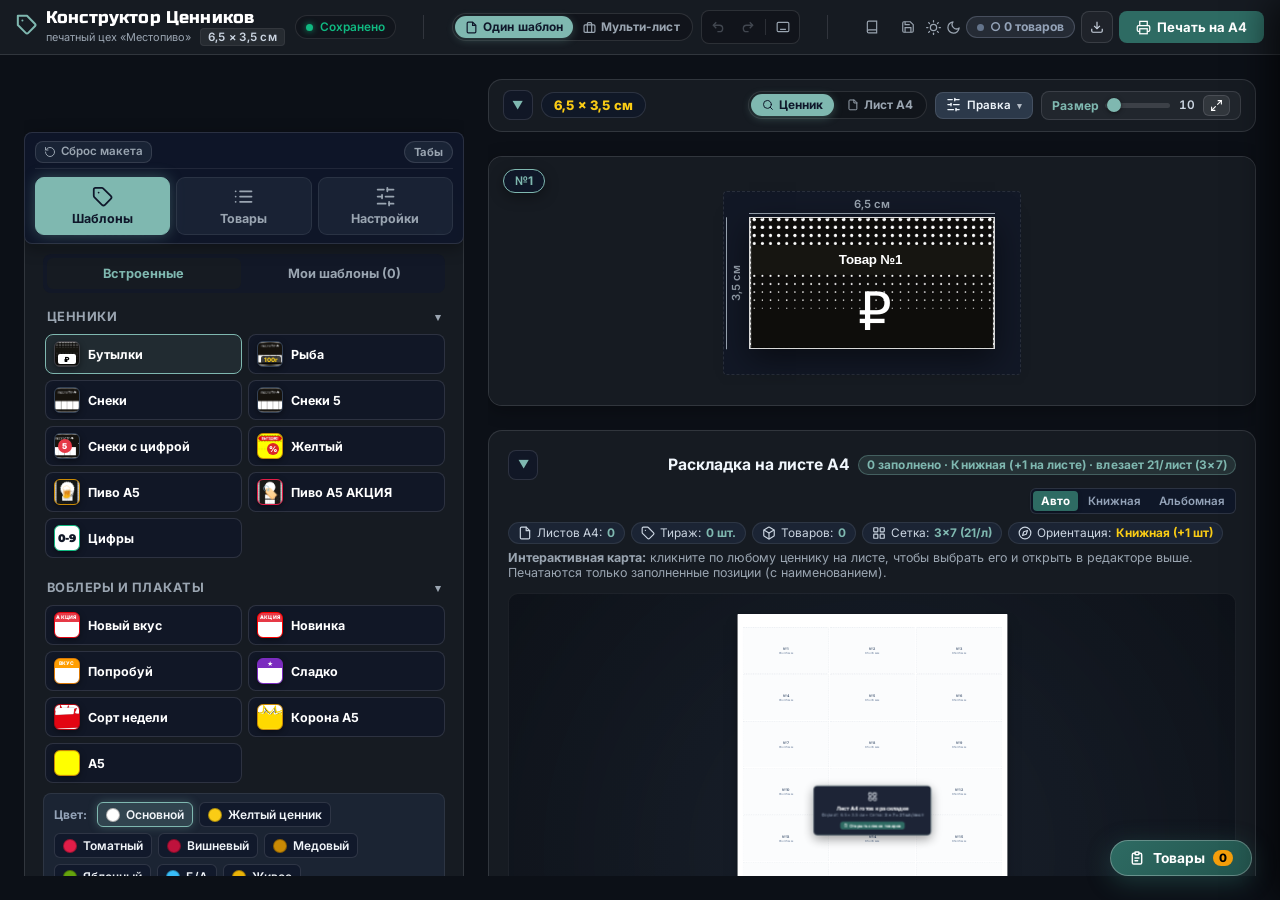
==== commit 902f8c8c: "Add files via upload" ====
--- a/index.html
+++ b/index.html
@@ -897,6 +897,14 @@
                     <span class="preset-title">Пиво А5 АКЦИЯ</span>
                   </div>
                 </button>
+
+                <button class="preset-card" data-preset="digits"
+                  title="Цифры — плашки с цифрами 0–9 под размер ценника Пиво А5 (110 шт. на листе А4)">
+                  <div class="preset-color digits-preset-thumb"></div>
+                  <div class="preset-info">
+                    <span class="preset-title">Цифры</span>
+                  </div>
+                </button>
               </div>
             </div>
 
@@ -1243,21 +1251,23 @@
                 <!-- Состав -->
                 <div class="bsac-field">
                   <div class="bsac-comp-header">
-                    <div class="bsac-comp-title-row">
+                    <div class="bsac-comp-top-row">
                       <label for="beerSidebarComp">Состав:</label>
+                      <div class="bsac-quick-chips">
+                        <button type="button" class="bsac-chip" data-comp="СОСТАВ: вода, солод пив. яч., хмель, дрожжи">Стандарт</button>
+                        <button type="button" class="bsac-chip" data-comp="СОСТАВ: вода, солод пив. яч.,сахар, хмель, дрожжи">С сахаром</button>
+                        <button type="button" class="bsac-chip" data-comp="СОСТАВ: вода, солод пшеничный, солод ячменный, хмель, дрожжи">Пшеничное</button>
+                      </div>
+                    </div>
+                    <div class="bsac-comp-font-row">
+                      <span class="bsac-font-row-label">Размер шрифта:</span>
                       <div class="bsac-font-stepper" title="Размер шрифта состава (pt)">
-                        <span class="bsac-stepper-lbl">Шрифт:</span>
                         <button type="button" id="beerSidebarCompSizeDecBtn" class="bsac-step-btn" title="Уменьшить шрифт на 0.5 pt">−</button>
                         <input type="number" id="beerSidebarCompSize" class="bsac-size-input" min="6" max="16" step="0.5" value="11" title="Размер шрифта состава в pt">
                         <span class="bsac-stepper-unit">pt</span>
                         <button type="button" id="beerSidebarCompSizeIncBtn" class="bsac-step-btn" title="Увеличить шрифт на 0.5 pt">+</button>
                         <button type="button" id="beerSidebarCompSizeApplyAllBtn" class="bsac-step-all-btn" title="Применить этот размер ко всем сортам списка">Ко всем</button>
                       </div>
-                    </div>
-                    <div class="bsac-quick-chips">
-                      <button type="button" class="bsac-chip" data-comp="СОСТАВ: вода, солод пив. яч., хмель, дрожжи">Стандарт</button>
-                      <button type="button" class="bsac-chip" data-comp="СОСТАВ: вода, солод пив. яч.,сахар, хмель, дрожжи">С сахаром</button>
-                      <button type="button" class="bsac-chip" data-comp="СОСТАВ: вода, солод пшеничный, солод ячменный, хмель, дрожжи">Пшеничное</button>
                     </div>
                   </div>
                   <textarea id="beerSidebarComp" rows="2" class="bsac-textarea" placeholder="СОСТАВ: вода, солод, хмель, дрожжи"></textarea>
@@ -1331,6 +1341,65 @@
                 <option value="24" selected>24 шт (макс. для 6,5×3,5 см)</option>
                 <option value="auto">Авто (заполнить весь лист)</option>
               </select>
+            </div>
+
+            <!-- Секция настроек шаблона «Цифры» (видна только когда активен шаблон «Цифры») -->
+            <div id="digitsSection" class="field-settings-group compact-group" style="display: none; border-top: 1px solid var(--border-color, #27272a); padding-top: 10px; margin-top: 10px;">
+              <div class="group-header">
+                <h4>🔢 Параметры листа «Цифры»</h4>
+              </div>
+              <div class="digits-info-banner" style="background: rgba(16, 185, 129, 0.1); border: 1px solid rgba(16, 185, 129, 0.3); border-radius: 6px; padding: 8px 10px; margin-bottom: 10px; font-size: 12px; line-height: 1.4; color: var(--text-color, #e4e4e7);">
+                Лист А4 (10 строк от 0 до 9). Размер каждой плашки: <strong>16,1 × 28,4 мм</strong> (в точности под ценник «Пиво А5»).
+              </div>
+
+              <div class="form-group">
+                <label class="checkbox-label" style="display: flex; align-items: center; gap: 8px; cursor: pointer;">
+                  <input type="checkbox" id="digitsCutLinesChk" checked>
+                  <span><strong>Показывать пунктирные линии реза</strong></span>
+                </label>
+                <small class="field-hint-text" style="display: block; margin-top: 2px; color: var(--text-muted, #a1a1aa);">Тонкие светло-серые границы вокруг каждой ячейки для удобного вырезания</small>
+              </div>
+
+              <div class="form-row" style="display: flex; gap: 8px; margin-top: 8px;">
+                <div class="form-group flex-1">
+                  <label for="digitsColsSelect" title="Количество повторений цифры в каждой строке">Колонок в строке:</label>
+                  <select id="digitsColsSelect" title="Выберите количество колонок">
+                    <option value="10">10 шт (100 на листе)</option>
+                    <option value="11" selected>11 шт (110 на листе)</option>
+                    <option value="12">12 шт (120 на листе)</option>
+                  </select>
+                </div>
+                <div class="form-group flex-1">
+                  <label for="digitsSheetCopies" title="Сколько одинаковых листов А4 отправить на печать">Копий листа (тираж):</label>
+                  <input type="number" id="digitsSheetCopies" min="1" max="50" value="1" style="max-width: 100px;">
+                </div>
+              </div>
+
+              <div class="form-row" style="display: flex; gap: 8px; margin-top: 8px; align-items: center;">
+                <div class="form-group flex-1">
+                  <label for="digitsColorInput" title="Цвет печати цифр">Цвет цифр:</label>
+                  <div style="display: flex; gap: 6px; align-items: center;">
+                    <input type="color" id="digitsColorInput" value="#000000" style="width: 36px; height: 32px; padding: 0; cursor: pointer; border-radius: 4px; border: 1px solid var(--border-color, #3f3f46);">
+                    <span id="digitsColorHex" style="font-size: 12px; font-family: monospace;">#000000</span>
+                  </div>
+                </div>
+                <div class="form-group flex-1">
+                  <label for="digitsFontSize" title="Размер шрифта (по умолчанию 52 pt из Пиво А5)">Размер шрифта:</label>
+                  <div style="display: flex; gap: 4px; align-items: center;">
+                    <input type="number" id="digitsFontSize" min="30" max="72" value="52" style="max-width: 80px;">
+                    <span style="font-size: 12px;">pt</span>
+                  </div>
+                </div>
+              </div>
+
+              <div class="digits-quick-actions" style="display: flex; gap: 8px; margin-top: 12px;">
+                <button type="button" id="digitsPrintQuickBtn" class="btn btn-primary btn-sm flex-1" title="Печать листа А4 на принтере">
+                  <svg class="ico"><use href="#i-printer"/></svg> Печать листа А4
+                </button>
+                <button type="button" id="digitsPdfQuickBtn" class="btn btn-secondary btn-sm flex-1" title="Скачать готовый PDF файл">
+                  <svg class="ico"><use href="#i-download"/></svg> Скачать PDF
+                </button>
+              </div>
             </div>
 
             <!-- Пивные параметры (отображаются при выборе «Пиво А5») -->
@@ -2762,6 +2831,9 @@
               <!-- Декоративный блок СНИЗУ (под ценником, добавляет высоту) -->
               <div class="wobbler-outside-bottom" id="wobblerOutsideBottom"><span class="block-text"
                   id="outsideBottomText"></span></div>
+
+              <!-- Контейнер для листа шаблона «Цифры» (10 строк от 0 до 9) -->
+              <div class="digits-sheet-container" id="digitsSheetContainer" style="display: none;"></div>
             </div>
           </div>
 
--- a/style.css
+++ b/style.css
@@ -6605,6 +6605,27 @@
   margin: auto !important;
 }
 
+/* Layout for Digits template on full A4 sheet */
+.print-page.is-digits-page,
+#printArea .print-page.is-digits-page,
+#pdfExportWrapper .print-page.is-digits-page,
+.pdf-export-flow .print-page.is-digits-page {
+  display: flex !important;
+  flex-direction: column !important;
+  align-items: center !important;
+  justify-content: center !important;
+  padding: 6.5mm 0 !important;
+  box-sizing: border-box !important;
+  width: 210mm !important;
+  height: 297mm !important;
+  min-height: 297mm !important;
+  max-height: 297mm !important;
+  overflow: hidden !important;
+  background: #ffffff !important;
+  grid-template-columns: none !important;
+  grid-template-rows: none !important;
+}
+
 .a4-sheet-preview.is-beer-page .sheet-mini-item,
 .a4-sheet-preview.is-beer-page .sheet-mini-item:hover {
   transform: none !important;
@@ -10323,6 +10344,24 @@
   font-size: 13px;
 }
 
+.preset-color.digits-preset-thumb {
+  background: #ffffff;
+  border: 1px solid #10b981;
+  display: flex;
+  align-items: center;
+  justify-content: center;
+  position: relative;
+}
+
+.preset-color.digits-preset-thumb::after {
+  content: '0-9';
+  font-family: 'Montserrat', Arial, sans-serif;
+  font-size: 11px;
+  font-weight: 900;
+  color: #111827;
+  letter-spacing: -0.5px;
+}
+
 /* 1. Крышка с фотографией пива */
 .beer-cap-photo-wrap {
   position: absolute;
@@ -11285,14 +11324,44 @@
 
 .bsac-comp-header {
   display: flex;
+  flex-direction: column;
+  gap: 5px;
+  margin-bottom: 4px;
+  width: 100%;
+}
+
+.bsac-comp-top-row,
+.bic-comp-top-row {
+  display: flex;
   justify-content: space-between;
   align-items: center;
-  margin-bottom: 2px;
+  width: 100%;
+}
+
+.bsac-comp-font-row,
+.bic-comp-font-row {
+  display: flex;
+  justify-content: space-between;
+  align-items: center;
+  width: 100%;
+  background: rgba(255, 255, 255, 0.04);
+  border: 1px solid rgba(255, 255, 255, 0.08);
+  border-radius: 5px;
+  padding: 3px 6px;
+  box-sizing: border-box;
+}
+
+.bsac-font-row-label {
+  font-size: 11px;
+  font-weight: 600;
+  color: var(--text-muted, #94a3b8);
+  user-select: none;
 }
 
 .bsac-quick-chips {
   display: flex;
   gap: 4px;
+  flex-shrink: 0;
 }
 
 .bsac-chip {
@@ -11300,10 +11369,11 @@
   color: #38bdf8;
   border: 1px solid rgba(56, 189, 248, 0.3);
   border-radius: 4px;
-  padding: 1px 6px;
+  padding: 2px 7px;
   font-size: 10px;
   font-weight: 600;
   cursor: pointer;
+  white-space: nowrap;
   transition: all 0.15s ease;
 }
 
@@ -11323,30 +11393,10 @@
 }
 
 /* Степпер размера шрифта состава (UI-контроллер) */
-.bsac-comp-title-row,
-.bic-comp-title-row {
-  display: flex;
-  justify-content: space-between;
-  align-items: center;
-  width: 100%;
-  margin-bottom: 3px;
-}
-
 .bsac-font-stepper {
   display: inline-flex;
   align-items: center;
   gap: 3px;
-  background: rgba(255, 255, 255, 0.05);
-  border: 1px solid rgba(255, 255, 255, 0.14);
-  border-radius: 5px;
-  padding: 1px 4px;
-}
-
-.bsac-stepper-lbl {
-  font-size: 10px;
-  color: var(--text-muted, #94a3b8);
-  margin-right: 1px;
-  user-select: none;
 }
 
 .bsac-step-btn {
@@ -11354,12 +11404,12 @@
   border: 1px solid rgba(255, 255, 255, 0.2);
   color: #ffffff;
   border-radius: 3px;
-  width: 18px;
-  height: 18px;
+  width: 20px;
+  height: 20px;
   display: inline-flex;
   align-items: center;
   justify-content: center;
-  font-size: 12px;
+  font-size: 13px;
   font-weight: 700;
   cursor: pointer;
   padding: 0;
@@ -11375,16 +11425,18 @@
 }
 
 .bsac-size-input {
-  width: 34px;
-  height: 18px;
-  background: transparent;
-  border: none;
+  width: 44px;
+  height: 20px;
+  background: rgba(0, 0, 0, 0.4);
+  border: 1px solid rgba(255, 255, 255, 0.2);
+  border-radius: 3px;
   color: #ffffff;
   font-size: 11px;
   font-weight: 700;
   text-align: center;
-  padding: 0;
+  padding: 0 2px;
   margin: 0;
+  box-sizing: border-box;
   -moz-appearance: textfield;
 }
 
@@ -11396,14 +11448,14 @@
 
 .bsac-size-input:focus {
   outline: 1px solid var(--accent-yellow, #f59e0b);
-  border-radius: 2px;
+  border-color: var(--accent-yellow, #f59e0b);
 }
 
 .bsac-stepper-unit {
   font-size: 10px;
   color: var(--text-muted, #94a3b8);
-  margin-right: 2px;
   user-select: none;
+  margin-right: 3px;
 }
 
 .bsac-step-all-btn {
@@ -11411,10 +11463,14 @@
   border: 1px solid rgba(56, 189, 248, 0.35);
   color: #38bdf8;
   border-radius: 3px;
-  font-size: 9px;
+  font-size: 10px;
   font-weight: 600;
-  padding: 1px 5px;
-  height: 18px;
+  padding: 0 7px;
+  height: 20px;
+  white-space: nowrap;
+  display: inline-flex;
+  align-items: center;
+  justify-content: center;
   cursor: pointer;
   line-height: 1;
   transition: all 0.12s ease;
@@ -11691,8 +11747,8 @@
 
 .bic-comp-header {
   display: flex;
-  justify-content: space-between;
-  align-items: center;
+  flex-direction: column;
+  gap: 4px;
 }
 
 .bic-comp-header label {
@@ -12120,4 +12176,113 @@
   .beer-cap-drop-hint {
     display: none !important;
   }
+}
+
+/* ==========================================================================
+   --- Стили шаблона «Цифры» (плашки цифр 0–9 на листе А4) ---
+   ========================================================================== */
+
+/* 1. Поведение элементов в превью */
+.wobbler-element.is-digits-template {
+  background: #ffffff !important;
+  background-image: none !important;
+  border: 1px solid #e4e4e7;
+  box-shadow: 0 4px 20px rgba(0, 0, 0, 0.12);
+  display: flex !important;
+  align-items: center !important;
+  justify-content: center !important;
+  padding: 0 !important;
+  overflow: hidden !important;
+}
+
+.wobbler-element.is-digits-template > :not(.digits-sheet-container):not(.canvas-grid-overlay):not(.canvas-guide-line) {
+  display: none !important;
+}
+
+/* 2. Контейнер листа А4 с 10 строками цифр */
+.digits-sheet-container {
+  width: 210mm;
+  height: 284mm;
+  display: flex;
+  flex-direction: column;
+  justify-content: space-between;
+  align-items: center;
+  box-sizing: border-box;
+  margin: auto;
+  background: #ffffff;
+  padding: 0;
+  --digits-col-gap: 1.5mm;
+}
+
+.digits-row {
+  display: flex;
+  flex-direction: row;
+  justify-content: center;
+  align-items: center;
+  width: 100%;
+  height: 28.4mm;
+  box-sizing: border-box;
+  gap: var(--digits-col-gap, 1.5mm);
+}
+
+/* 3. Плашка под одну цифру (16,1 × 28,4 мм — размер ячейки в «Пиво А5») */
+.digit-plate {
+  width: 16.1mm;
+  height: 28.4mm;
+  box-sizing: border-box;
+  display: flex;
+  align-items: center;
+  justify-content: center;
+  background: #ffffff;
+  border: 0.5px dashed #b0b0b0;
+  margin: 0;
+  position: relative;
+}
+
+.digits-sheet-container.no-cut-lines .digit-plate {
+  border-color: transparent !important;
+}
+
+/* 4. Символ цифры (Montserrat 900, scaleY 1.35) */
+.digit-char {
+  font-family: 'Montserrat', Arial, sans-serif;
+  font-size: 52pt;
+  font-weight: 900;
+  line-height: 1;
+  color: #000000;
+  transform: scaleY(1.35);
+  transform-origin: center center;
+  user-select: none;
+  display: inline-block;
+  text-align: center;
+  pointer-events: none;
+}
+
+/* 5. Печать и экспорт в PDF для шаблона «Цифры» */
+@media print {
+  .print-page.is-digits-page {
+    width: 210mm !important;
+    height: 297mm !important;
+    min-height: 297mm !important;
+    max-height: 297mm !important;
+    padding: 6.5mm 0 !important;
+    box-sizing: border-box !important;
+    overflow: hidden !important;
+    background: #ffffff !important;
+    display: flex !important;
+    flex-direction: column !important;
+    align-items: center !important;
+    justify-content: center !important;
+  }
+
+  .print-page.is-digits-page .digits-sheet-container {
+    width: 210mm !important;
+    height: 284mm !important;
+    margin: auto !important;
+  }
+
+  .print-page.is-digits-page .digit-plate {
+    -webkit-print-color-adjust: exact !important;
+    print-color-adjust: exact !important;
+  }
 }
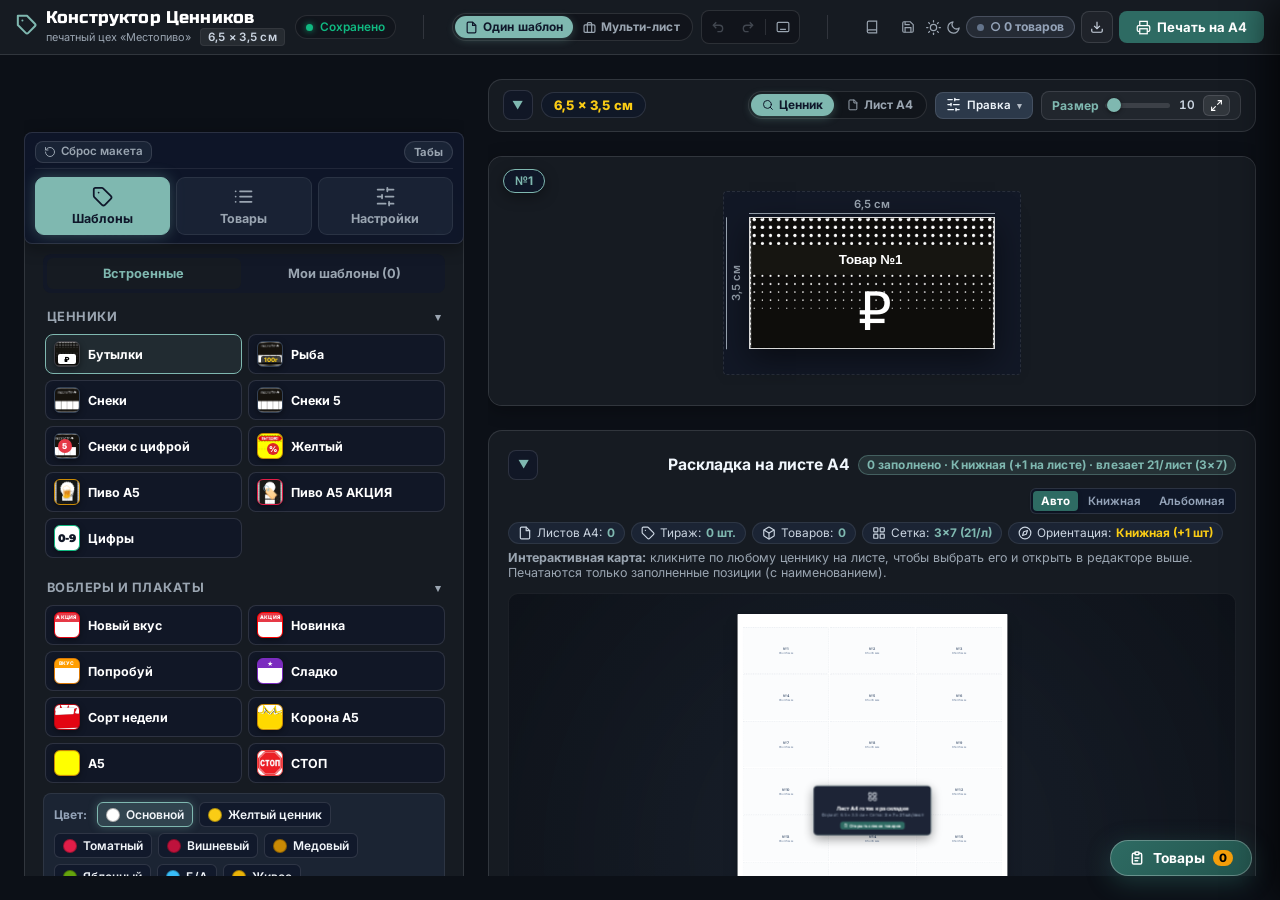
==== commit 1664f659: "Add files via upload" ====
--- a/index.html
+++ b/index.html
@@ -970,6 +970,14 @@
                     <span class="preset-title">А5</span>
                   </div>
                 </button>
+
+                <button class="preset-card" data-preset="stop"
+                  title="СТОП — 7.0 × 7.0 см, стоп-плашка для розлива (8–12 шт. на листе А4)">
+                  <div class="preset-color stop-sign"></div>
+                  <div class="preset-info">
+                    <span class="preset-title">СТОП</span>
+                  </div>
+                </button>
               </div>
             </div>
           </div>
@@ -1402,6 +1410,107 @@
               </div>
             </div>
 
+            <!-- Секция настроек шаблона «СТОП» (видна только когда активен шаблон «СТОП») -->
+            <div id="stopSection" class="field-settings-group compact-group" style="display: none; border-top: 1px solid var(--border-color, #27272a); padding-top: 10px; margin-top: 10px;">
+              <div class="group-header">
+                <h4>🛑 Параметры стоп-знака для розлива</h4>
+              </div>
+              <div class="stop-info-banner" style="background: rgba(239, 68, 68, 0.1); border: 1px solid rgba(239, 68, 68, 0.3); border-radius: 6px; padding: 8px 10px; margin-bottom: 10px; font-size: 12px; line-height: 1.4; color: var(--text-color, #e4e4e7);">
+                Стоп-плашки для разливного пива: вставляются в ценник «Пиво А5» или держатель крана при остановке сорта.
+              </div>
+
+              <!-- Переключатель режима: готовый знак / свой текст -->
+              <div class="form-group">
+                <label style="font-weight: 600; display: block; margin-bottom: 6px;">Оформление знака:</label>
+                <div class="radio-group" style="display: flex; gap: 12px; margin-bottom: 8px;">
+                  <label class="radio-label" style="display: flex; align-items: center; gap: 6px; cursor: pointer; font-size: 13px;">
+                    <input type="radio" name="stopSignMode" id="stopModeGraphic" value="graphic" checked>
+                    <span>Знак «СТОП» (оригинал)</span>
+                  </label>
+                  <label class="radio-label" style="display: flex; align-items: center; gap: 6px; cursor: pointer; font-size: 13px;">
+                    <input type="radio" name="stopSignMode" id="stopModeCustom" value="custom">
+                    <span>Своя надпись на знаке</span>
+                  </label>
+                </div>
+              </div>
+
+              <!-- Блок настроек своего текста -->
+              <div id="stopCustomTextGroup" style="display: none; background: rgba(255, 255, 255, 0.03); border: 1px solid var(--border-color, #3f3f46); border-radius: 6px; padding: 10px; margin-bottom: 10px;">
+                <div class="form-group">
+                  <label for="stopCustomTextInput">Текст на знаке:</label>
+                  <input type="text" id="stopCustomTextInput" placeholder="СТОП / ПРОМЫВКА / СМЕНА КЕГИ" value="СТОП" style="width: 100%;">
+                </div>
+                <div class="form-row" style="display: flex; gap: 8px; margin-top: 8px; align-items: center;">
+                  <div class="form-group flex-1">
+                    <label for="stopTextColorInput">Цвет текста:</label>
+                    <div style="display: flex; gap: 6px; align-items: center;">
+                      <input type="color" id="stopTextColorInput" value="#ffffff" style="width: 36px; height: 32px; padding: 0; cursor: pointer; border-radius: 4px; border: 1px solid var(--border-color, #3f3f46);">
+                      <span id="stopTextColorHex" style="font-size: 12px; font-family: monospace;">#ffffff</span>
+                    </div>
+                  </div>
+                  <div class="form-group flex-1">
+                    <label for="stopFontSizeInput">Кегль (размер):</label>
+                    <div style="display: flex; gap: 4px; align-items: center;">
+                      <input type="number" id="stopFontSizeInput" min="12" max="60" value="26" style="max-width: 80px;">
+                      <span style="font-size: 12px;">pt</span>
+                    </div>
+                  </div>
+                </div>
+                <!-- Быстрые надписи -->
+                <div style="margin-top: 8px;">
+                  <span style="font-size: 11px; color: var(--text-muted, #a1a1aa);">Быстрые варианты надписи:</span>
+                  <div style="display: flex; flex-wrap: wrap; gap: 4px; margin-top: 4px;">
+                    <button type="button" class="btn btn-secondary btn-xs stop-quick-text-btn" data-text="СТОП">СТОП</button>
+                    <button type="button" class="btn btn-secondary btn-xs stop-quick-text-btn" data-text="ПРОМЫВКА">ПРОМЫВКА</button>
+                    <button type="button" class="btn btn-secondary btn-xs stop-quick-text-btn" data-text="СМЕНА КЕГИ">СМЕНА КЕГИ</button>
+                    <button type="button" class="btn btn-secondary btn-xs stop-quick-text-btn" data-text="ОЖИДАЕМ">ОЖИДАЕМ</button>
+                    <button type="button" class="btn btn-secondary btn-xs stop-quick-text-btn" data-text="ТЕХ. ПЕРЕРЫВ">ТЕХ. ПЕРЕРЫВ</button>
+                  </div>
+                </div>
+              </div>
+
+              <!-- Блок быстрой печати листа А4 -->
+              <div style="border-top: 1px solid var(--border-color, #27272a); padding-top: 10px; margin-top: 10px;">
+                <div class="form-group">
+                  <label class="checkbox-label" style="display: flex; align-items: center; gap: 8px; cursor: pointer;">
+                    <input type="checkbox" id="stopCutLinesChk" checked>
+                    <span><strong>Пунктирные линии реза</strong></span>
+                  </label>
+                  <small class="field-hint-text" style="display: block; margin-top: 2px; color: var(--text-muted, #a1a1aa);">Границы вокруг каждого знака для удобной нарезки ножницами</small>
+                </div>
+
+                <div class="form-row" style="display: flex; gap: 8px; margin-top: 8px;">
+                  <div class="form-group flex-1">
+                    <label for="stopSizeSelect" title="Размер знаков на листе А4">Размер на листе:</label>
+                    <select id="stopSizeSelect">
+                      <option value="6.5">6,5 × 6,5 см (12 шт. на А4)</option>
+                      <option value="7.0" selected>7,0 × 7,0 см (8 шт. на А4)</option>
+                      <option value="8.5">8,5 × 8,5 см (6 шт. на А4)</option>
+                    </select>
+                  </div>
+                  <div class="form-group flex-1">
+                    <label for="stopSheetCopies" title="Сколько листов отправить на печать">Копий листа (тираж):</label>
+                    <input type="number" id="stopSheetCopies" min="1" max="50" value="1" style="max-width: 100px;">
+                  </div>
+                </div>
+
+                <div class="stop-quick-actions" style="display: flex; gap: 8px; margin-top: 12px;">
+                  <button type="button" id="stopPrintQuickBtn" class="btn btn-primary btn-sm flex-1" title="Напечатать лист со знаками на принтере">
+                    <svg class="ico"><use href="#i-printer"/></svg> Печать листа А4
+                  </button>
+                  <button type="button" id="stopPdfQuickBtn" class="btn btn-secondary btn-sm flex-1" title="Скачать готовый PDF файл листа">
+                    <svg class="ico"><use href="#i-download"/></svg> Скачать PDF
+                  </button>
+                </div>
+
+                <div style="margin-top: 8px;">
+                  <button type="button" id="stopPopulateBarKitBtn" class="btn btn-secondary btn-xs" style="width: 100%; justify-content: center;" title="Заполнить таблицу товаров готовым комплектом для бара: СТОП, ПРОМЫВКА, СМЕНА КЕГИ, ОЖИДАЕМ">
+                    📋 Заполнить таблицу набором для бара
+                  </button>
+                </div>
+              </div>
+            </div>
+
             <!-- Пивные параметры (отображаются при выборе «Пиво А5») -->
             <div id="beerSingleParamsGroup" class="beer-single-params-group" style="display: none; border-top: 1px solid var(--border-color, #27272a); padding-top: 10px; margin-top: 10px;">
               <div class="group-header">
@@ -2834,6 +2943,9 @@
 
               <!-- Контейнер для листа шаблона «Цифры» (10 строк от 0 до 9) -->
               <div class="digits-sheet-container" id="digitsSheetContainer" style="display: none;"></div>
+
+              <!-- Контейнер для листа шаблона «СТОП» -->
+              <div class="stop-sheet-container" id="stopSheetContainer" style="display: none;"></div>
             </div>
           </div>
 
--- a/style.css
+++ b/style.css
@@ -10362,6 +10362,15 @@
   letter-spacing: -0.5px;
 }
 
+.preset-color.stop-sign {
+  background: #ffffff;
+  border: 1px solid #ef4444;
+  background-image: url('images/stop_text.png');
+  background-size: contain;
+  background-position: center;
+  background-repeat: no-repeat;
+}
+
 /* 1. Крышка с фотографией пива */
 .beer-cap-photo-wrap {
   position: absolute;
@@ -12285,4 +12294,157 @@
     -webkit-print-color-adjust: exact !important;
     print-color-adjust: exact !important;
   }
+}
+
+/* ==========================================================================
+   Шаблон «СТОП» — Стоп-плашки для розлива
+   ========================================================================== */
+.wobbler-element.is-stop-template {
+  background: transparent !important;
+  box-shadow: 0 4px 16px rgba(0, 0, 0, 0.15);
+}
+
+.wobbler-element.is-stop-template .wobbler-header {
+  height: 100% !important;
+  background-size: contain !important;
+  background-position: center !important;
+  background-repeat: no-repeat !important;
+  background-color: transparent !important;
+  display: flex !important;
+  align-items: center !important;
+  justify-content: center !important;
+}
+
+.wobbler-element.is-stop-template .header-content {
+  display: flex !important;
+  align-items: center !important;
+  justify-content: center !important;
+  width: 100% !important;
+  height: 100% !important;
+  padding: 12% !important;
+  box-sizing: border-box !important;
+}
+
+/* В графическом режиме (готовый знак stop_text.png) надпись СТРОГО скрыта */
+.wobbler-element.is-stop-template.is-stop-graphic .wobbler-title,
+.wobbler-element.is-stop-template:not(.is-stop-custom) .wobbler-title {
+  display: none !important;
+}
+
+/* В режиме своей надписи на чистом знаке stop_empty.png надпись отображается по центру */
+.wobbler-element.is-stop-template.is-stop-custom .wobbler-title {
+  display: flex !important;
+  align-items: center !important;
+  justify-content: center !important;
+  text-align: center !important;
+  width: 100% !important;
+  height: 100% !important;
+  margin: auto !important;
+  text-transform: uppercase !important;
+  font-weight: 900 !important;
+  letter-spacing: 0.02em !important;
+  line-height: 1.05 !important;
+  word-break: normal !important;
+}
+
+.wobbler-element.is-stop-template .wobbler-subtitle,
+.wobbler-element.is-stop-template .wobbler-price-box {
+  display: none !important;
+}
+
+/* Контейнер и сетка листа «СТОП» */
+.stop-sheet-container {
+  width: 210mm;
+  min-height: 297mm;
+  box-sizing: border-box;
+  margin: auto;
+  background: #ffffff;
+  padding: 8mm 5mm 6mm;
+  display: flex;
+  flex-direction: column;
+  justify-content: flex-start;
+  align-items: center;
+}
+
+.stop-sheet-grid {
+  display: grid;
+  justify-content: center;
+  align-content: start;
+  gap: var(--stop-grid-gap-y, 4mm) var(--stop-grid-gap-x, 4mm);
+  box-sizing: border-box;
+}
+
+.stop-plate {
+  position: relative;
+  box-sizing: border-box;
+  background-color: transparent;
+  display: flex;
+  align-items: center;
+  justify-content: center;
+  overflow: hidden;
+}
+
+.stop-plate.with-cut-lines {
+  border: 0.5pt dashed #9ca3af;
+}
+
+.stop-plate-bg {
+  width: 100%;
+  height: 100%;
+  background-size: contain;
+  background-position: center;
+  background-repeat: no-repeat;
+  display: flex;
+  align-items: center;
+  justify-content: center;
+}
+
+.stop-plate-text {
+  position: absolute;
+  inset: 12%;
+  display: flex;
+  align-items: center;
+  justify-content: center;
+  text-align: center;
+  font-family: 'Montserrat', Arial, sans-serif;
+  font-weight: 900;
+  text-transform: uppercase;
+  line-height: 1.05;
+  letter-spacing: 0.02em;
+  word-break: break-word;
+  pointer-events: none;
+}
+
+/* Печать и экспорт в PDF для листа «СТОП» */
+@media print {
+  .print-page.is-stop-page {
+    width: 210mm !important;
+    height: 297mm !important;
+    min-height: 297mm !important;
+    max-height: 297mm !important;
+    padding: 0 !important;
+    margin: 0 !important;
+    box-sizing: border-box !important;
+    overflow: hidden !important;
+    background: #ffffff !important;
+    display: flex !important;
+    flex-direction: column !important;
+    align-items: center !important;
+    justify-content: flex-start !important;
+    page-break-after: always;
+  }
+
+  .print-page.is-stop-page .stop-sheet-container {
+    width: 210mm !important;
+    height: 297mm !important;
+    margin: 0 !important;
+    padding: 8mm 5mm 6mm !important;
+    -webkit-print-color-adjust: exact !important;
+    print-color-adjust: exact !important;
+  }
+
+  .print-page.is-stop-page .stop-plate {
+    -webkit-print-color-adjust: exact !important;
+    print-color-adjust: exact !important;
+  }
 }
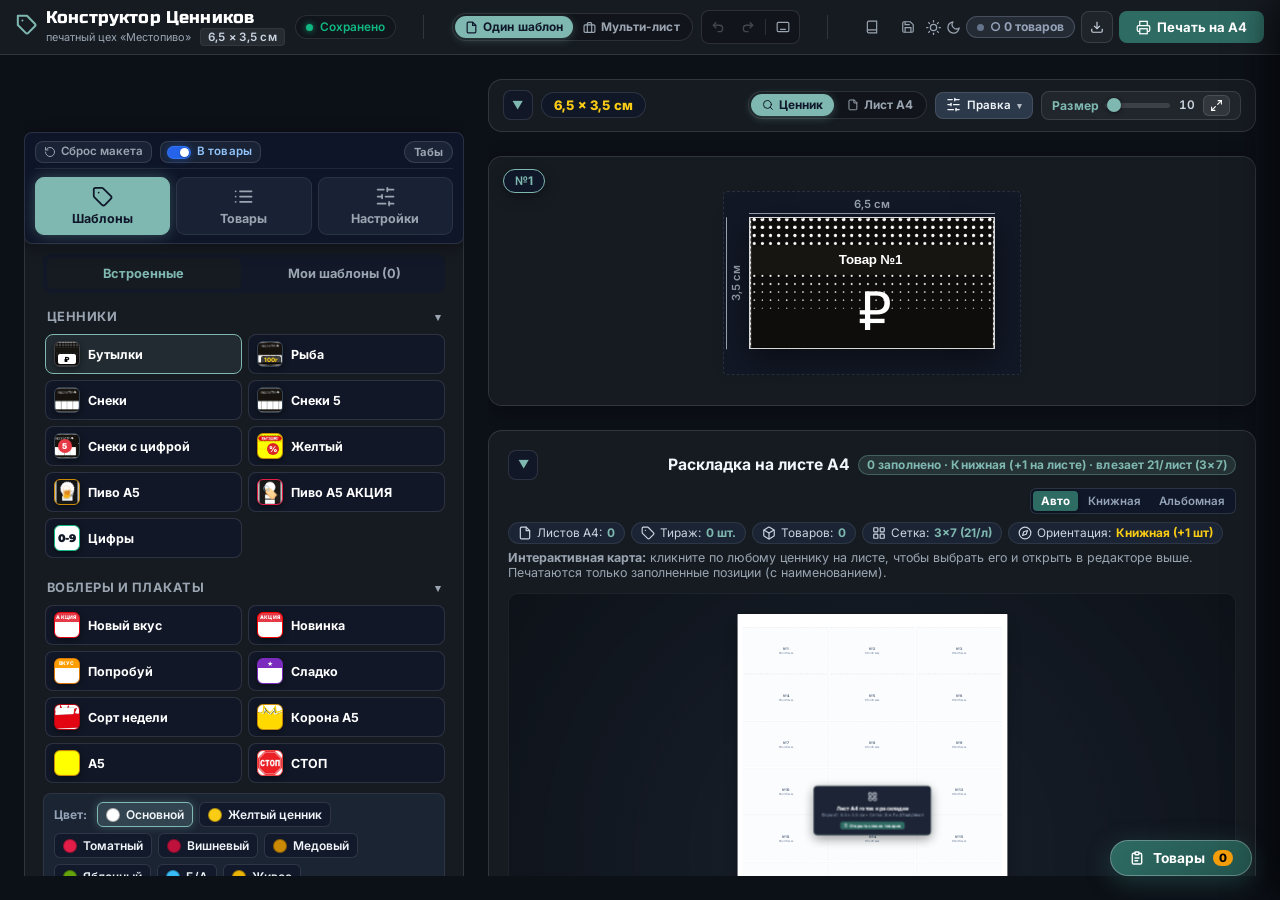
==== commit 02457a16: "Add files via upload" ====
--- a/index.html
+++ b/index.html
@@ -28,7 +28,7 @@
       href="https://fonts.googleapis.com/css2?family=Bebas+Neue&family=Caveat:wght@400..700&family=Comfortaa:wght@300..700&family=Lobster&family=Marck+Script&family=Neucha&family=Oswald:wght@200..700&family=Pacifico&family=Pattaya&family=Playfair+Display:ital,wght@0,400..900;1,400..900&family=Press+Start+2P&family=Roboto:ital,wght@0,100..900;1,100..900&family=Rubik:ital,wght@0,300..900;1,300..900&family=Ruslan+Display&display=swap"
       rel="stylesheet">
   </noscript>
-  <link rel="stylesheet" href="style.css?v=73">
+  <link rel="stylesheet" href="style.css?v=74">
   <script>
     try {
       if (localStorage.getItem('wobbler_ui_theme') === 'light') {
@@ -774,13 +774,21 @@
       <!-- Quick Category Navigation Bar -->
       <div class="sidebar-top-nav no-print" id="sidebarTopNav">
         <div class="sidebar-top-row">
-          <button type="button" id="resetAllBtn" class="btn btn-secondary sidebar-reset-btn"
-            title="Сбросить текущую сессию и таблицу товаров к исходному состоянию (Мои шаблоны сохраняются)">
-            <svg class="ico">
-              <use href="#i-reset" />
-            </svg>
-            <span>Сброс макета</span>
-          </button>
+          <div class="sidebar-top-left-group">
+            <button type="button" id="resetAllBtn" class="btn btn-secondary sidebar-reset-btn"
+              title="Сбросить текущую сессию и таблицу товаров к исходному состоянию (Мои шаблоны сохраняются)">
+              <svg class="ico">
+                <use href="#i-reset" />
+              </svg>
+              <span>Сброс макета</span>
+            </button>
+            <label class="sidebar-switch-label" id="autoSwitchGoodsLabel"
+              title="Автоматически переходить на вкладку «Товары» (режим «Разные товары») при выборе шаблона из категории ценников">
+              <input type="checkbox" id="autoSwitchGoodsChk" checked>
+              <span class="sidebar-switch-track"><span class="sidebar-switch-thumb"></span></span>
+              <span class="sidebar-switch-text">В товары</span>
+            </label>
+          </div>
           <div class="sidebar-mode-actions">
             <button type="button" id="sidebarViewModeBtn" class="sidebar-mode-pill"
               title="Переключить: Табы (по одному блоку) / Все блоки списком">
--- a/style.css
+++ b/style.css
@@ -1036,6 +1036,85 @@
   background: rgba(239, 68, 68, 0.18) !important;
   color: #fca5a5 !important;
   border-color: rgba(239, 68, 68, 0.45) !important;
+}
+
+/* Переключатель режима автоперехода на вкладку «Товары» */
+.sidebar-top-left-group {
+  display: flex;
+  align-items: center;
+  gap: 8px;
+  flex-wrap: nowrap;
+}
+
+.sidebar-switch-label {
+  display: inline-flex;
+  align-items: center;
+  gap: 6px;
+  cursor: pointer;
+  user-select: none;
+  font-family: var(--font-ui);
+  font-size: 0.72rem;
+  font-weight: 600;
+  color: var(--text-muted);
+  background: rgba(30, 41, 59, 0.75);
+  border: 1px solid rgba(255, 255, 255, 0.12);
+  padding: 3px 8px 3px 6px;
+  border-radius: 8px;
+  transition: all 0.2s ease;
+  line-height: 1.2;
+  white-space: nowrap;
+}
+
+.sidebar-switch-label input[type="checkbox"] {
+  position: absolute;
+  opacity: 0;
+  width: 0;
+  height: 0;
+  pointer-events: none;
+  margin: 0;
+}
+
+.sidebar-switch-track {
+  position: relative;
+  width: 24px;
+  height: 13px;
+  background: rgba(100, 116, 139, 0.45);
+  border-radius: 999px;
+  transition: background-color 0.22s cubic-bezier(0.4, 0, 0.2, 1), border-color 0.22s ease, box-shadow 0.22s ease;
+  flex-shrink: 0;
+  border: 1px solid rgba(255, 255, 255, 0.12);
+}
+
+.sidebar-switch-thumb {
+  position: absolute;
+  top: 1px;
+  left: 1px;
+  width: 9px;
+  height: 9px;
+  background: #ffffff;
+  border-radius: 50%;
+  transition: transform 0.22s cubic-bezier(0.4, 0, 0.2, 1);
+  box-shadow: 0 1px 2px rgba(0, 0, 0, 0.35);
+}
+
+.sidebar-switch-label:hover {
+  background: rgba(30, 41, 59, 0.95);
+  border-color: rgba(59, 130, 246, 0.4);
+  color: #f1f5f9;
+}
+
+.sidebar-switch-label input[type="checkbox"]:checked + .sidebar-switch-track {
+  background: #2563eb;
+  border-color: rgba(59, 130, 246, 0.6);
+  box-shadow: 0 0 8px rgba(37, 99, 235, 0.45);
+}
+
+.sidebar-switch-label input[type="checkbox"]:checked + .sidebar-switch-track .sidebar-switch-thumb {
+  transform: translateX(11px);
+}
+
+.sidebar-switch-label input[type="checkbox"]:checked ~ .sidebar-switch-text {
+  color: #93c5fd;
 }
 
 .sidebar-mode-actions {
@@ -8902,6 +8981,38 @@
   color: #dc2626 !important;
 }
 
+body.theme-light .sidebar-switch-label {
+  background: #ffffff !important;
+  border-color: #cbd5e1 !important;
+  color: #475569 !important;
+}
+
+body.theme-light .sidebar-switch-label:hover {
+  background: #f8fafc !important;
+  border-color: #3b82f6 !important;
+  color: #0f172a !important;
+}
+
+body.theme-light .sidebar-switch-track {
+  background: #cbd5e1;
+  border-color: #94a3b8;
+}
+
+body.theme-light .sidebar-switch-thumb {
+  background: #ffffff;
+  box-shadow: 0 1px 2px rgba(0, 0, 0, 0.2);
+}
+
+body.theme-light .sidebar-switch-label input[type="checkbox"]:checked + .sidebar-switch-track {
+  background: #2563eb;
+  border-color: #1d4ed8;
+  box-shadow: 0 0 6px rgba(37, 99, 235, 0.3);
+}
+
+body.theme-light .sidebar-switch-label input[type="checkbox"]:checked ~ .sidebar-switch-text {
+  color: #1e40af;
+}
+
 body.theme-light .sidebar-mode-toggle-btn {
   background: #f8fafc !important;
   border: 1px solid #e2e8f0 !important;
@@ -12337,6 +12448,11 @@
   align-items: center !important;
   justify-content: center !important;
   text-align: center !important;
+  transform: none !important;
+  top: 0 !important;
+  bottom: 0 !important;
+  left: 0 !important;
+  right: 0 !important;
   width: 100% !important;
   height: 100% !important;
   margin: auto !important;
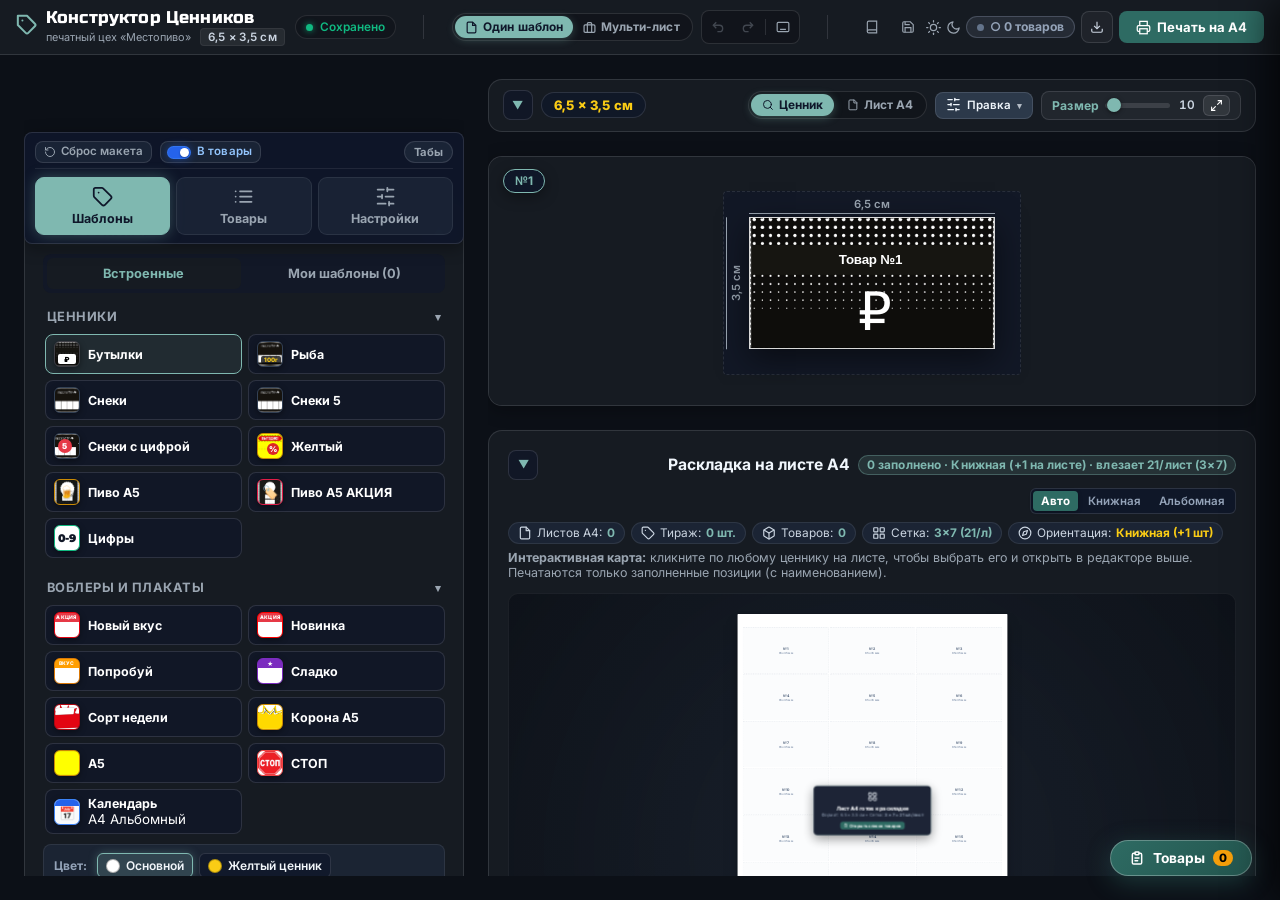
==== commit 7220225f: "Add files via upload" ====
--- a/index.html
+++ b/index.html
@@ -1,3351 +1,3489 @@
-<!DOCTYPE html>
-<html lang="ru">
-
-<head>
-  <meta charset="UTF-8">
-  <meta name="viewport"
-    content="width=device-width, initial-scale=1.0, maximum-scale=1.0, user-scalable=no, viewport-fit=cover">
-  <title>Конструктор ценников и воблеров</title>
-
-  <!-- Favicons & Bookmarks Icons -->
-  <link rel="icon" type="image/x-icon" href="favicon.ico">
-  <link rel="apple-touch-icon" href="favicon.ico">
-  <meta name="theme-color" content="#0f172a">
-  <meta name="apple-mobile-web-app-title" content="Местопиво">
-  <meta name="application-name" content="Местопиво">
-
-  <!-- Google Fonts: UI-шрифты (блокирующе) + контентный пакет для ценников (асинхронно, чтобы не тормозить первый кадр) -->
-  <link rel="preconnect" href="https://fonts.googleapis.com">
-  <link rel="preconnect" href="https://fonts.gstatic.com" crossorigin>
-  <link
-    href="https://fonts.googleapis.com/css2?family=Inter:ital,opsz,wght@0,14..32,100..900;1,14..32,100..900&family=Montserrat:ital,wght@0,100..900;1,100..900&family=Russo+One&display=swap"
-    rel="stylesheet">
-  <link rel="stylesheet" media="print"
-    onload="this.media='all'; window.dispatchEvent(new Event('wobbler-fonts-css-ready'))"
-    href="https://fonts.googleapis.com/css2?family=Bebas+Neue&family=Caveat:wght@400..700&family=Comfortaa:wght@300..700&family=Lobster&family=Marck+Script&family=Neucha&family=Oswald:wght@200..700&family=Pacifico&family=Pattaya&family=Playfair+Display:ital,wght@0,400..900;1,400..900&family=Press+Start+2P&family=Roboto:ital,wght@0,100..900;1,100..900&family=Rubik:ital,wght@0,300..900;1,300..900&family=Ruslan+Display&display=swap">
-  <noscript>
-    <link
-      href="https://fonts.googleapis.com/css2?family=Bebas+Neue&family=Caveat:wght@400..700&family=Comfortaa:wght@300..700&family=Lobster&family=Marck+Script&family=Neucha&family=Oswald:wght@200..700&family=Pacifico&family=Pattaya&family=Playfair+Display:ital,wght@0,400..900;1,400..900&family=Press+Start+2P&family=Roboto:ital,wght@0,100..900;1,100..900&family=Rubik:ital,wght@0,300..900;1,300..900&family=Ruslan+Display&display=swap"
-      rel="stylesheet">
-  </noscript>
-  <link rel="stylesheet" href="style.css?v=74">
-  <script>
-    try {
-      if (localStorage.getItem('wobbler_ui_theme') === 'light') {
-        document.documentElement.classList.add('theme-light');
-        if (document.body) document.body.classList.add('theme-light');
-      }
-    } catch (e) { }
-  </script>
-</head>
-
-<body class="mode-auto">
-
-  <!-- Единый спрайт иконок интерфейса (inline SVG, штрих 2px, без библиотек) -->
-  <svg xmlns="http://www.w3.org/2000/svg" style="display:none" aria-hidden="true">
-    <symbol id="i-tag" viewBox="0 0 24 24">
-      <path
-        d="M12.586 2.586A2 2 0 0 0 11.172 2H4a2 2 0 0 0-2 2v7.172a2 2 0 0 0 .586 1.414l8.704 8.704a2.426 2.426 0 0 0 3.42 0l6.58-6.58a2.426 2.426 0 0 0 0-3.42z" />
-      <path d="M7.5 7.5h.01" />
-    </symbol>
-    <symbol id="i-list" viewBox="0 0 24 24">
-      <path d="M8 6h13" />
-      <path d="M8 12h13" />
-      <path d="M8 18h13" />
-      <path d="M3 6h.01" />
-      <path d="M3 12h.01" />
-      <path d="M3 18h.01" />
-    </symbol>
-    <symbol id="i-type" viewBox="0 0 24 24">
-      <polyline points="4 7 4 4 20 4 20 7" />
-      <line x1="9" x2="15" y1="20" y2="20" />
-      <line x1="12" x2="12" y1="4" y2="20" />
-    </symbol>
-    <symbol id="i-image" viewBox="0 0 24 24">
-      <rect width="18" height="18" x="3" y="3" rx="2" />
-      <circle cx="9" cy="9" r="2" />
-      <path d="m21 15-3.086-3.086a2 2 0 0 0-2.828 0L6 21" />
-    </symbol>
-    <symbol id="i-palette" viewBox="0 0 24 24">
-      <path
-        d="M12 2C6.5 2 2 6.5 2 12s4.5 10 10 10c.926 0 1.648-.746 1.648-1.688 0-.437-.18-.835-.437-1.125-.29-.289-.438-.652-.438-1.125a1.64 1.64 0 0 1 1.668-1.668h1.996c3.051 0 5.555-2.503 5.555-5.554C21.965 6.012 17.461 2 12 2z" />
-      <path d="M7.5 10.5h.01" />
-      <path d="M11 7.5h.01" />
-      <path d="M15.5 8.5h.01" />
-      <path d="M6.5 14.5h.01" />
-    </symbol>
-    <symbol id="i-sparkles" viewBox="0 0 24 24">
-      <path
-        d="M9.937 15.5A2 2 0 0 0 8.5 14.063l-6.135-1.582a.5.5 0 0 1 0-.962L8.5 9.936A2 2 0 0 0 9.937 8.5l1.582-6.135a.5.5 0 0 1 .963 0L14.063 8.5A2 2 0 0 0 15.5 9.937l6.135 1.581a.5.5 0 0 1 0 .964L15.5 14.063a2 2 0 0 0-1.437 1.437l-1.582 6.135a.5.5 0 0 1-.963 0z" />
-      <path d="M20 3v4" />
-      <path d="M22 5h-4" />
-      <path d="M4 17v2" />
-      <path d="M5 18H3" />
-    </symbol>
-    <symbol id="i-printer" viewBox="0 0 24 24">
-      <polyline points="6 9 6 2 18 2 18 9" />
-      <path d="M6 18H4a2 2 0 0 1-2-2v-5a2 2 0 0 1 2-2h16a2 2 0 0 1 2 2v5a2 2 0 0 1-2 2h-2" />
-      <rect x="6" y="14" width="12" height="8" />
-    </symbol>
-    <symbol id="i-download" viewBox="0 0 24 24">
-      <path d="M21 15v4a2 2 0 0 1-2 2H5a2 2 0 0 1-2-2v-4" />
-      <polyline points="7 10 12 15 17 10" />
-      <line x1="12" x2="12" y1="15" y2="3" />
-    </symbol>
-    <symbol id="i-upload" viewBox="0 0 24 24">
-      <path d="M21 15v4a2 2 0 0 1-2 2H5a2 2 0 0 1-2-2v-4" />
-      <polyline points="17 8 12 3 7 8" />
-      <line x1="12" x2="12" y1="3" y2="15" />
-    </symbol>
-    <symbol id="i-reset" viewBox="0 0 24 24">
-      <path d="M3 12a9 9 0 1 0 9-9 9.75 9.75 0 0 0-6.74 2.74L3 8" />
-      <path d="M3 3v5h5" />
-    </symbol>
-    <symbol id="i-refresh" viewBox="0 0 24 24">
-      <path d="M3 12a9 9 0 0 1 9-9 9.75 9.75 0 0 1 6.74 2.74L21 8" />
-      <path d="M21 3v5h-5" />
-      <path d="M21 12a9 9 0 0 1-9 9 9.75 9.75 0 0 1-6.74-2.74L3 16" />
-      <path d="M8 16H3v5" />
-    </symbol>
-    <symbol id="i-trash" viewBox="0 0 24 24">
-      <path d="M3 6h18" />
-      <path d="M19 6v14c0 1-1 2-2 2H7c-1 0-2-1-2-2V6" />
-      <path d="M8 6V4c0-1 1-2 2-2h4c1 0 2 1 2 2v2" />
-      <line x1="10" x2="10" y1="11" y2="17" />
-      <line x1="14" x2="14" y1="11" y2="17" />
-    </symbol>
-    <symbol id="i-fit" viewBox="0 0 24 24">
-      <polyline points="15 3 21 3 21 9" />
-      <polyline points="9 21 3 21 3 15" />
-      <line x1="21" x2="14" y1="3" y2="10" />
-      <line x1="3" x2="10" y1="21" y2="14" />
-    </symbol>
-    <symbol id="i-search" viewBox="0 0 24 24">
-      <circle cx="11" cy="11" r="8" />
-      <path d="m21 21-4.3-4.3" />
-    </symbol>
-    <symbol id="i-sort" viewBox="0 0 24 24">
-      <path d="m21 16-4 4-4-4" />
-      <path d="M17 20V4" />
-      <path d="m3 8 4-4 4 4" />
-      <path d="M7 4v16" />
-    </symbol>
-    <symbol id="i-save" viewBox="0 0 24 24">
-      <path d="M19 21H5a2 2 0 0 1-2-2V5a2 2 0 0 1 2-2h11l5 5v11a2 2 0 0 1-2 2z" />
-      <polyline points="17 21 17 13 7 13 7 21" />
-      <polyline points="7 3 7 8 15 8" />
-    </symbol>
-    <symbol id="i-pencil" viewBox="0 0 24 24">
-      <path d="M17 3a2.85 2.83 0 1 1 4 4L7.5 20.5 2 22l1.5-5.5Z" />
-      <path d="m15 5 4 4" />
-    </symbol>
-    <symbol id="i-pin" viewBox="0 0 24 24">
-      <line x1="12" x2="12" y1="17" y2="22" />
-      <path
-        d="M9 10.76a2 2 0 0 1-1.11 1.79l-1.78.9A2 2 0 0 0 5 15.24V16a1 1 0 0 0 1 1h12a1 1 0 0 0 1-1v-.76a2 2 0 0 0-1.11-1.79l-1.78-.9A2 2 0 0 1 15 10.76V6h1a2 2 0 0 0 0-4H8a2 2 0 0 0 0 4h1z" />
-    </symbol>
-    <symbol id="i-book" viewBox="0 0 24 24">
-      <path d="M4 19.5A2.5 2.5 0 0 1 6.5 17H20" />
-      <path d="M6.5 2H20v20H6.5A2.5 2.5 0 0 1 4 19.5v-15A2.5 2.5 0 0 1 6.5 2z" />
-    </symbol>
-    <symbol id="i-external" viewBox="0 0 24 24">
-      <path d="M15 3h6v6" />
-      <path d="M10 14 21 3" />
-      <path d="M18 13v6a2 2 0 0 1-2 2H5a2 2 0 0 1-2-2V8a2 2 0 0 1 2-2h6" />
-    </symbol>
-    <symbol id="i-shield" viewBox="0 0 24 24">
-      <path
-        d="M20 13c0 5-3.5 7.5-7.66 8.95a1 1 0 0 1-.67-.01C7.5 20.5 4 18 4 13V6a1 1 0 0 1 1-1c2 0 4.5-1.2 6.24-2.72a1.17 1.17 0 0 1 1.52 0C14.51 3.81 17 5 19 5a1 1 0 0 1 1 1z" />
-    </symbol>
-    <symbol id="i-alert" viewBox="0 0 24 24">
-      <path d="m21.73 18-8-14a2 2 0 0 0-3.46 0l-8 14A2 2 0 0 0 4 21h16a2 2 0 0 0 1.73-3Z" />
-      <path d="M12 9v4" />
-      <path d="M12 17h.01" />
-    </symbol>
-    <symbol id="i-check" viewBox="0 0 24 24">
-      <path d="M20 6 9 17l-5-5" />
-    </symbol>
-    <symbol id="i-x" viewBox="0 0 24 24">
-      <path d="M18 6 6 18" />
-      <path d="m6 6 12 12" />
-    </symbol>
-    <symbol id="i-info" viewBox="0 0 24 24">
-      <circle cx="12" cy="12" r="10" />
-      <path d="M12 16v-4" />
-      <path d="M12 8h.01" />
-    </symbol>
-    <symbol id="i-layers" viewBox="0 0 24 24">
-      <path
-        d="m12.83 2.18a2 2 0 0 0-1.66 0L2.6 6.08a1 1 0 0 0 0 1.83l8.58 3.91a2 2 0 0 0 1.66 0l8.58-3.9a1 1 0 0 0 0-1.83Z" />
-      <path d="m22 17.65-9.17 4.16a2 2 0 0 1-1.66 0L2 17.65" />
-      <path d="m22 12.65-9.17 4.16a2 2 0 0 1-1.66 0L2 12.65" />
-    </symbol>
-    <symbol id="i-file" viewBox="0 0 24 24">
-      <path d="M14 2H6a2 2 0 0 0-2 2v16a2 2 0 0 0 2 2h12a2 2 0 0 0 2-2V8z" />
-      <polyline points="14 2 14 8 20 8" />
-    </symbol>
-    <symbol id="i-ruble" viewBox="0 0 24 24">
-      <path d="M9 20V5h5.5a4 4 0 0 1 0 8H9" />
-      <path d="M7 13.5h8" />
-      <path d="M7 17h8" />
-    </symbol>
-    <symbol id="i-hash" viewBox="0 0 24 24">
-      <line x1="4" x2="20" y1="9" y2="9" />
-      <line x1="4" x2="20" y1="15" y2="15" />
-      <line x1="10" x2="8" y1="3" y2="21" />
-      <line x1="16" x2="14" y1="3" y2="21" />
-    </symbol>
-    <symbol id="i-scale" viewBox="0 0 24 24">
-      <path d="m16 16 3-8 3 8c-.87.65-1.92 1-3 1s-2.13-.35-3-1Z" />
-      <path d="m2 16 3-8 3 8c-.87.65-1.92 1-3 1s-2.13-.35-3-1Z" />
-      <path d="M7 21h10" />
-      <path d="M12 3v18" />
-      <path d="M3 7h2c2 0 5-1 7-2 2 1 5 2 7 2h2" />
-    </symbol>
-    <symbol id="i-package" viewBox="0 0 24 24">
-      <path
-        d="M21 16V8a2 2 0 0 0-1-1.73l-7-4a2 2 0 0 0-2 0l-7 4A2 2 0 0 0 3 8v8a2 2 0 0 0 1 1.73l7 4a2 2 0 0 0 2 0l7-4A2 2 0 0 0 21 16z" />
-      <polyline points="3.29 7 12 12 20.71 7" />
-      <line x1="12" x2="12" y1="22" y2="12" />
-    </symbol>
-    <symbol id="i-clipboard" viewBox="0 0 24 24">
-      <rect width="8" height="4" x="8" y="2" rx="1" />
-      <path d="M16 4h2a2 2 0 0 1 2 2v14a2 2 0 0 1-2 2H6a2 2 0 0 1-2-2V6a2 2 0 0 1 2-2h2" />
-      <path d="M9 12h6" />
-      <path d="M9 16h6" />
-    </symbol>
-    <symbol id="i-folder" viewBox="0 0 24 24">
-      <path
-        d="M20 20a2 2 0 0 0 2-2V8a2 2 0 0 0-2-2h-7.9a2 2 0 0 1-1.69-.9L9.6 3.9A2 2 0 0 0 7.93 3H4a2 2 0 0 0-2 2v13a2 2 0 0 0 2 2Z" />
-    </symbol>
-    <symbol id="i-eye" viewBox="0 0 24 24">
-      <path d="M2 12s3-7 10-7 10 7 10 7-3 7-10 7-10-7-10-7Z" />
-      <circle cx="12" cy="12" r="3" />
-    </symbol>
-    <symbol id="i-sliders" viewBox="0 0 24 24">
-      <line x1="21" x2="14" y1="4" y2="4" />
-      <line x1="10" x2="3" y1="4" y2="4" />
-      <line x1="21" x2="12" y1="12" y2="12" />
-      <line x1="8" x2="3" y1="12" y2="12" />
-      <line x1="21" x2="16" y1="20" y2="20" />
-      <line x1="12" x2="3" y1="20" y2="20" />
-      <line x1="14" x2="14" y1="2" y2="6" />
-      <line x1="8" x2="8" y1="10" y2="14" />
-      <line x1="16" x2="16" y1="18" y2="22" />
-    </symbol>
-    <symbol id="i-arrow-up" viewBox="0 0 24 24">
-      <path d="m5 12 7-7 7 7" />
-      <path d="M12 19V5" />
-    </symbol>
-    <symbol id="i-arrow-down" viewBox="0 0 24 24">
-      <path d="M19 12l-7 7-7-7" />
-      <path d="M12 5v14" />
-    </symbol>
-    <symbol id="i-square" viewBox="0 0 24 24">
-      <rect width="18" height="18" x="3" y="3" rx="2" />
-    </symbol>
-    <symbol id="i-compass" viewBox="0 0 24 24">
-      <circle cx="12" cy="12" r="10" />
-      <polygon points="16.24 7.76 14.12 14.12 7.76 16.24 9.88 9.88 16.24 7.76" />
-    </symbol>
-    <symbol id="i-grid" viewBox="0 0 24 24">
-      <rect width="7" height="7" x="3" y="3" rx="1" />
-      <rect width="7" height="7" x="14" y="3" rx="1" />
-      <rect width="7" height="7" x="14" y="14" rx="1" />
-      <rect width="7" height="7" x="3" y="14" rx="1" />
-    </symbol>
-    <symbol id="i-keyboard" viewBox="0 0 24 24">
-      <rect width="20" height="14" x="2" y="5" rx="2" />
-      <path d="M6 9h.01M10 9h.01M14 9h.01M18 9h.01M8 13h.01M12 13h.01M16 13h.01M7 16h10" />
-    </symbol>
-    <symbol id="i-link" viewBox="0 0 24 24">
-      <path d="M10 13a5 5 0 0 0 7.54.54l3-3a5 5 0 0 0-7.07-7.07l-1.72 1.71" />
-      <path d="M14 11a5 5 0 0 0-7.54-.54l-3 3a5 5 0 0 0 7.07 7.07l1.71-1.71" />
-    </symbol>
-    <symbol id="i-copy" viewBox="0 0 24 24">
-      <rect width="14" height="14" x="8" y="8" rx="2" />
-      <path d="M4 16c-1.1 0-2-.9-2-2V4c0-1.1.9-2 2-2h10c1.1 0 2 .9 2 2" />
-    </symbol>
-  </svg>
-
-  <!-- Top App Navigation -->
-  <header class="app-header no-print">
-    <!-- Зона 1 (Слева): Бренд, габариты и статус автосохранения -->
-    <div class="header-left">
-      <div class="logo" id="appLogo" title="Конструктор ценников и воблеров">
-        <span class="logo-icon">
-          <svg viewBox="0 0 24 24" width="22" height="22" fill="none" stroke="currentColor" stroke-width="2.2"
-            stroke-linecap="round" stroke-linejoin="round">
-            <path d="M20.59 13.41l-7.17 7.17a2 2 0 0 1-2.83 0L2 12V2h10l8.59 8.59a2 2 0 0 1 0 2.82z"></path>
-            <line x1="7" y1="7" x2="7.01" y2="7"></line>
-          </svg>
-        </span>
-        <div>
-          <h1 class="brand-title">Конструктор Ценников</h1>
-          <p class="subtitle"><span class="brand-subline">печатный цех «Местопиво»</span> <span class="dimensions-pill"
-              id="topSubtitle">6,5 × 3,5 см</span></p>
-        </div>
-      </div>
-      <div class="autosave-indicator" id="autosaveIndicator" title="Все изменения автоматически сохраняются в браузере">
-        <span class="autosave-dot"></span>
-        <span class="autosave-text" id="autosaveText">Сохранено</span>
-      </div>
-    </div>
-
-    <div class="header-island-divider"></div>
-
-    <!-- Зона 2 (По центру): Режим листа и история действий -->
-    <div class="header-center">
-      <!-- Переключатель режима печати (синхронизирован с radio name="printJob" в секции #6) -->
-      <div class="header-toggle-group" title="Режим печати на листе А4">
-        <label title="Печать одного текущего шаблона">
-          <input type="radio" name="printJob" value="single" checked>
-          <span class="header-toggle-btn">
-            <svg viewBox="0 0 24 24" width="13" height="13" fill="none" stroke="currentColor" stroke-width="2.2">
-              <path d="M14 2H6a2 2 0 0 0-2 2v16a2 2 0 0 0 2 2h12a2 2 0 0 0 2-2V8z"></path>
-              <polyline points="14 2 14 8 20 8"></polyline>
-            </svg>
-            <span>Один шаблон</span>
-          </span>
-        </label>
-        <label title="Мульти-печать нескольких шаблонов на общем листе А4">
-          <input type="radio" name="printJob" value="multi">
-          <span class="header-toggle-btn">
-            <svg viewBox="0 0 24 24" width="13" height="13" fill="none" stroke="currentColor" stroke-width="2.2">
-              <rect x="2" y="7" width="20" height="14" rx="2"></rect>
-              <path d="M16 21V5a2 2 0 0 0-2-2h-4a2 2 0 0 0-2 2v16"></path>
-            </svg>
-            <span>Мульти-лист</span>
-          </span>
-        </label>
-      </div>
-
-      <!-- Undo / Redo & Shortcuts Pill Group -->
-      <div class="header-action-pill-group" title="История действий (Ctrl+Z / Ctrl+Y) и горячие клавиши (?)">
-        <button type="button" id="undoBtn" class="btn-history-pill" title="Отменить (Ctrl+Z)" disabled>
-          <svg viewBox="0 0 24 24" width="14" height="14" fill="none" stroke="currentColor" stroke-width="2.3">
-            <path d="M9 14L4 9l5-5"></path>
-            <path d="M4 9h10.5a5.5 5.5 0 0 1 5.5 5.5v0a5.5 5.5 0 0 1-5.5 5.5H11"></path>
-          </svg>
-        </button>
-        <button type="button" id="redoBtn" class="btn-history-pill" title="Повторить (Ctrl+Y)" disabled>
-          <svg viewBox="0 0 24 24" width="14" height="14" fill="none" stroke="currentColor" stroke-width="2.3">
-            <path d="M15 14l5-5-5-5"></path>
-            <path d="M20 9H9.5A5.5 5.5 0 0 0 4 14.5v0A5.5 5.5 0 0 0 9.5 20H13"></path>
-          </svg>
-        </button>
-        <span class="pill-divider"></span>
-        <button type="button" id="shortcutsBtn" class="btn-history-pill"
-          title="Шпаргалка горячих клавиш клавиатуры (?)">
-          <svg viewBox="0 0 24 24" width="14" height="14" fill="none" stroke="currentColor" stroke-width="2">
-            <rect x="2" y="4" width="20" height="16" rx="2"></rect>
-            <path d="M6 8h.01M10 8h.01M14 8h.01M18 8h.01M8 12h.01M12 12h.01M16 12h.01M7 16h10"></path>
-          </svg>
-        </button>
-      </div>
-    </div>
-
-    <div class="header-island-divider"></div>
-
-    <!-- Зона 3 (Справа): Сервис, предпечатный аудит и экспорт/печать -->
-    <div class="header-right">
-      <div class="header-service-group">
-        <button id="instructionBtn" class="btn btn-ghost btn-icon-only-mobile"
-          title="Открыть иллюстрированное руководство пользователя (F1)">
-          <span class="icon">
-            <svg viewBox="0 0 24 24" width="14" height="14" fill="none" stroke="currentColor" stroke-width="2">
-              <path d="M4 19.5A2.5 2.5 0 0 1 6.5 17H20"></path>
-              <path d="M6.5 2H20v20H6.5A2.5 2.5 0 0 1 4 19.5v-15A2.5 2.5 0 0 1 6.5 2z"></path>
-            </svg>
-          </span>
-          <span class="btn-text">Инструкция</span>
-        </button>
-        <button id="saveTemplateBtn" class="btn btn-ghost btn-icon-only-mobile"
-          title="Сохранить текущие настройки внешнего вида как отдельный шаблон">
-          <span class="icon">
-            <svg viewBox="0 0 24 24" width="14" height="14" fill="none" stroke="currentColor" stroke-width="2">
-              <path d="M19 21H5a2 2 0 0 1-2-2V5a2 2 0 0 1 2-2h11l5 5v11a2 2 0 0 1-2 2z"></path>
-              <polyline points="17 21 17 13 7 13 7 21"></polyline>
-              <polyline points="7 3 7 8 15 8"></polyline>
-            </svg>
-          </span>
-          <span class="btn-text">Сохранить шаблон</span>
-        </button>
-        <button type="button" id="themeToggleBtn" class="btn btn-ghost btn-theme-toggle"
-          title="Переключить тему оформления (День / Ночь)">
-          <span class="icon theme-icon-sun" id="themeIconSun">
-            <svg viewBox="0 0 24 24" width="15" height="15" fill="none" stroke="currentColor" stroke-width="2"
-              stroke-linecap="round" stroke-linejoin="round">
-              <circle cx="12" cy="12" r="5"></circle>
-              <line x1="12" y1="1" x2="12" y2="3"></line>
-              <line x1="12" y1="21" x2="12" y2="23"></line>
-              <line x1="4.22" y1="4.22" x2="5.64" y2="5.64"></line>
-              <line x1="18.36" y1="18.36" x2="19.78" y2="19.78"></line>
-              <line x1="1" y1="12" x2="3" y2="12"></line>
-              <line x1="21" y1="12" x2="23" y2="12"></line>
-              <line x1="4.22" y1="19.78" x2="5.64" y2="18.36"></line>
-              <line x1="18.36" y1="5.64" x2="19.78" y2="4.22"></line>
-            </svg>
-          </span>
-          <span class="icon theme-icon-moon" id="themeIconMoon" style="display:none;">
-            <svg viewBox="0 0 24 24" width="15" height="15" fill="none" stroke="currentColor" stroke-width="2"
-              stroke-linecap="round" stroke-linejoin="round">
-              <path d="M21 12.79A9 9 0 1 1 11.21 3 7 7 0 0 0 21 12.79z"></path>
-            </svg>
-          </span>
-          <span class="btn-text" id="themeToggleText" style="display:none;">Тема</span>
-        </button>
-      </div>
-
-      <button type="button" id="preflightPill" class="preflight-pill status-ready"
-        title="Предпечатный аудит макета: проверка цен, переносов и текста перед печатью (клик — открыть аудит)">
-        <span class="preflight-dot"></span>
-        <span id="preflightPillText">Готово</span>
-      </button>
-
-      <div class="header-export-cluster">
-        <button id="downloadPdfBtn" class="btn btn-outline-export btn-icon-only"
-          title="Скачать готовый печатный лист А4 в файл PDF (со всеми фонами и шрифтами)">
-          <span class="icon">
-            <svg viewBox="0 0 24 24" width="14" height="14" fill="none" stroke="currentColor" stroke-width="2">
-              <path d="M21 15v4a2 2 0 0 1-2 2H5a2 2 0 0 1-2-2v-4"></path>
-              <polyline points="7 10 12 15 17 10"></polyline>
-              <line x1="12" y1="15" x2="12" y2="3"></line>
-            </svg>
-          </span>
-          <span class="btn-text" style="display:none;">Скачать PDF</span>
-        </button>
-        <button id="printBtn" class="btn btn-primary btn-print-cta btn-glow btn-icon-only-mobile"
-          title="Запустить печать ценников на принтере (Ctrl+P)">
-          <span class="icon">
-            <svg viewBox="0 0 24 24" width="15" height="15" fill="none" stroke="currentColor" stroke-width="2">
-              <polyline points="6 9 6 2 18 2 18 9"></polyline>
-              <path d="M6 18H4a2 2 0 0 1-2-2v-5a2 2 0 0 1 2-2h16a2 2 0 0 1 2 2v5a2 2 0 0 1-2 2h-2"></path>
-              <rect x="6" y="14" width="12" height="8"></rect>
-            </svg>
-          </span>
-          <span class="btn-text">Печать на А4</span>
-        </button>
-      </div>
-    </div>
-  </header>
-
-  <!-- Выдвижная панель мульти-печати под шапкой. Открывается при переключении
-       pill «🖨️ Мульти» в шапке. Контролы перенесены из section #6 (id сохранены). -->
-  <div id="multiPrintDrawerBackdrop" class="multi-print-drawer-backdrop no-print"></div>
-  <div id="multiPrintDrawer" class="multi-print-drawer no-print">
-    <div class="multi-print-drawer-inner">
-      <div class="multi-print-drawer-head">
-        <h3><svg class="ico">
-            <use href="#i-printer" />
-          </svg> Мульти-печать</h3>
-        <button type="button" id="multiPrintDrawerClose" class="btn btn-secondary btn-sm"
-          title="Свернуть панель мульти-печати (выбранные параметры сохраняются)">▲ Свернуть</button>
-      </div>
-      <p class="multi-print-hint">Отметьте нужные шаблоны. Каждый заполненный ценник будет компактно скомпонован на
-        общем листе А4.</p>
-      <div id="multiPrintTemplates" class="multi-print-templates"><!-- JS: чекбокс + копии на каждый builtin --></div>
-      <div class="multi-print-drawer-options">
-        <div class="form-group">
-          <label for="multiPrintGap"
-            title="Расстояние между ценниками на листе А4 для удобства разрезания ножницами или резаком">Зазор между
-            ценниками: <span id="multiPrintGapVal">0</span> мм</label>
-          <input type="range" id="multiPrintGap" min="0" max="5" step="0.5" value="0"
-            title="Зазор между ценниками в миллиметрах (0 мм — встык)">
-        </div>
-        <label class="checkbox-label"
-          title="Печатать тонкие пунктирные линии раскроя между ценниками для разрезания листа">
-          <input type="checkbox" id="multiPrintCrop" checked> Метки для реза (пунктир)
-        </label>
-      </div>
-      <div id="multiPrintSummary" class="multi-print-summary"></div>
-      <div style="display: flex; flex-direction: column; gap: 8px; width: 100%;">
-        <button id="multiPrintBtn" class="btn btn-primary" style="width: 100%; justify-content: center;"
-          title="Сформировать общий печатный лист со всеми выбранными шаблонами и открыть диалог печати (Ctrl+P)">
-          <svg class="ico">
-            <use href="#i-printer" />
-          </svg> Печать выбранных шаблонов
-        </button>
-        <button type="button" id="downloadMultiPdfBtnDrawer" class="btn btn-secondary"
-          style="width: 100%; justify-content: center;" title="Сформировать и сохранить готовый мульти-лист в файл PDF">
-          <svg class="ico">
-            <use href="#i-download" />
-          </svg> Скачать мульти-лист в PDF
-        </button>
-      </div>
-    </div>
-  </div>
-
-  <!-- Выдвижная боковая шторка ввода товаров (Вариант 4) -->
-  <div id="itemsDrawerBackdrop" class="items-drawer-backdrop no-print"></div>
-  <aside id="itemsDrawer" class="items-drawer no-print" aria-label="Шторка товаров">
-    <div class="items-drawer-header">
-      <div class="idr-title-group">
-        <span class="idr-icon"><svg class="ico">
-            <use href="#i-clipboard" />
-          </svg></span>
-        <div class="idr-title-text-wrap">
-          <h3 id="idrTemplateName">Список товаров</h3>
-          <span class="idr-badge" id="idrItemsCount">0 товаров</span>
-        </div>
-      </div>
-      <div class="idr-header-actions">
-        <button type="button" id="itemsDrawerFullscreenBtn" class="btn btn-secondary btn-sm"
-          title="Развернуть шторку во весь экран (удобно для большой базы пива)">
-          <svg class="ico" viewBox="0 0 24 24" width="14" height="14" fill="none" stroke="currentColor" stroke-width="2">
-            <path d="M8 3H5a2 2 0 0 0-2 2v3m18 0V5a2 2 0 0 0-2-2h-3m0 18h3a2 2 0 0 0 2-2v-3M3 16v3a2 2 0 0 0 2 2h3" />
-          </svg>
-          <span class="fullscreen-text">Во весь экран</span>
-        </button>
-        <button type="button" id="itemsDrawerPinBtn" class="btn btn-secondary btn-sm items-drawer-pin-btn"
-          title="Закрепить панель товаров справа (Split-View Studio)">
-          <span class="pin-icon"><svg class="ico">
-              <use href="#i-pin" />
-            </svg></span>
-          <span class="pin-text">Закрепить</span>
-        </button>
-        <button type="button" id="itemsDrawerCloseBtn" class="btn btn-secondary btn-sm"
-          title="Закрыть шторку товаров (Esc)">✕</button>
-      </div>
-    </div>
-
-    <!-- Панель опций авто-фона и открытия -->
-    <div class="idr-sub-toolbar">
-      <button type="button" class="autobg-toggle autobg-toggle-full btn btn-secondary btn-sm"
-        title="Автоматический подбор фона по названию товара: клик — применить ко всем строкам таблицы, Shift+клик — авто-режим при вводе"><svg
-          class="ico">
-          <use href="#i-sparkles" />
-        </svg> Авто-фон:
-        <b>Применить</b></button>
-      <div class="idr-sub-toolbar-options">
-        <label class="checkbox-label auto-open-label"
-          title="Автоматически подбирать подходящий фон при вводе названия товара">
-          <input type="checkbox" id="autoBgLiveChk" checked>
-          <span>При вводе</span>
-        </label>
-        <label class="checkbox-label auto-open-label"
-          title="Автоматически открывать эту шторку со списком товаров при выборе шаблона">
-          <input type="checkbox" id="autoOpenDrawerChk" checked>
-          <span>Автооткрытие</span>
-        </label>
-      </div>
-    </div>
-
-    <!-- Блок быстрой вставки из Excel в шторке -->
-    <div class="idr-paste-section">
-      <button type="button" id="idrTogglePasteBtn" class="btn btn-excel-highlight" style="width:100%;"
-        title="Быстрая вставка скопированных строк с наименованиями и ценами (Excel, 1C, касса)">
-        <span class="excel-icon"><svg class="ico">
-            <use href="#i-clipboard" />
-          </svg></span>
-        <span class="excel-text">Вставить список из Excel / 1C</span>
-        <span class="excel-badge">Быстрый ввод</span>
-      </button>
-      <div id="idrPasteBox" class="idr-paste-box" style="display:none;">
-        <textarea id="idrPasteInput" class="no-autogrow" rows="3"
-          placeholder="Вставьте строки с кассы (рыба весовая, снеки, пиво), Excel или 1С, либо нажмите Ctrl+V в любом месте страницы..."></textarea>
-        <div class="idr-paste-actions">
-          <button type="button" id="idrApplyPasteBtn" class="btn btn-primary btn-sm"
-            title="Распознать текст и добавить товары в таблицу ценников">Вставить товары</button>
-          <button type="button" id="idrCancelPasteBtn" class="btn btn-secondary btn-sm"
-            title="Отменить вставку и скрыть поле ввода">Отмена</button>
-        </div>
-      </div>
-      <!-- Пивные кнопки массовой работы -->
-      <div class="idr-beer-tools" id="idrBeerTools" style="display:none; flex-direction:column; gap:6px; margin-top:6px;">
-        <div style="display:flex; gap:6px;">
-          <button type="button" id="idrBeerToggleCardsBtn" class="btn btn-secondary btn-xs active" style="flex:1;"
-            title="Показать развернутые карточки сортов пива с фото и характеристиками">
-            🍺 Карточки сортов
-          </button>
-          <button type="button" id="idrBeerToggleTableBtn" class="btn btn-secondary btn-xs" style="flex:1;"
-            title="Показать классическую таблицу товаров для быстрого ввода">
-            📋 Таблица товаров
-          </button>
-        </div>
-        <div style="display:flex; gap:6px;">
-          <button type="button" id="idrBeerLoadCatalogBtn" class="btn btn-secondary btn-xs" style="flex:1;"
-            title="Загрузить базу сортов пива из Excel/CSV в постоянный справочник для автоподбора">
-            <svg class="ico"><use href="#i-upload" /></svg> 📥 База сортов
-          </button>
-          <button type="button" id="idrBeerExportCatalogBtn" class="btn btn-secondary btn-xs" style="flex:1;"
-            title="Выгрузить всю накопленную базу сортов пива в файл CSV">
-            <svg class="ico"><use href="#i-download" /></svg> 📤 Экспорт базы
-          </button>
-          <input type="file" id="beerCatalogFileInput" accept=".csv,.txt,.tsv" style="display:none;">
-        </div>
-        <div style="display:flex; gap:6px;">
-          <button type="button" id="idrBeerExcelSampleBtn" class="btn btn-secondary btn-xs" style="flex:1;"
-            title="Скачать образец таблицы Excel (.csv) для пивного шаблона со всеми 9 колонками">
-            <svg class="ico"><use href="#i-file" /></svg> Шаблон Excel
-          </button>
-          <button type="button" id="idrBeerFolderBtn" class="btn btn-secondary btn-xs" style="flex:1;"
-            title="Загрузить сразу всю папку с фотографиями пива (100 шт) для авто-привязки по названиям">
-            <svg class="ico"><use href="#i-image" /></svg> Папка с фото
-          </button>
-          <input type="file" id="beerFolderInput" webkitdirectory directory multiple accept="image/*" style="display:none;">
-        </div>
-      </div>
-    </div>
-
-    <!-- Поиск и сортировка товаров в шторке -->
-    <div class="idr-search-section">
-      <div class="items-search-box">
-        <span class="search-box-icon"><svg class="ico">
-            <use href="#i-search" />
-          </svg></span>
-        <input type="text" id="idrSearchInput" class="items-search-input" placeholder="Поиск по названию или цене..."
-          title="Фильтровать список товаров по введенному тексту или цифрам">
-        <span id="idrSearchCount" class="search-count-badge" style="display:none;"></span>
-        <button type="button" id="idrSearchClearBtn" class="search-clear-btn" title="Очистить поиск (Esc)"
-          style="display:none;">✕</button>
-      </div>
-      <div class="sort-dropdown-wrap" id="idrSortWrap">
-        <button type="button" id="idrSortBtn" class="btn btn-secondary btn-sm"
-          title="Упорядочить список товаров по названию или цене"><svg class="ico">
-            <use href="#i-sort" />
-          </svg> Сортировка ▾</button>
-        <div id="idrSortMenu" class="sort-menu-dropdown" style="display:none;">
-          <button type="button" data-sort="name-asc" class="sort-menu-item"
-            title="Сортировать товары по алфавиту от А до Я">Название (А → Я)</button>
-          <button type="button" data-sort="name-desc" class="sort-menu-item"
-            title="Сортировать товары по алфавиту в обратном порядке">Название (Я → А)</button>
-          <button type="button" data-sort="price-asc" class="sort-menu-item"
-            title="Сортировать товары по возрастанию цены">Сначала дешевле</button>
-          <button type="button" data-sort="price-desc" class="sort-menu-item"
-            title="Сортировать товары по убыванию цены">Сначала дороже</button>
-          <button type="button" data-sort="filled-first" class="sort-menu-item"
-            title="Поместить заполненные ценники в начало списка">Сначала заполненные</button>
-          <div class="sort-menu-divider"></div>
-          <button type="button" data-sort="restore-original" class="sort-menu-item sort-menu-restore"
-            title="Вернуть исходный порядок товаров в списке">Сбросить сортировку</button>
-        </div>
-      </div>
-    </div>
-
-    <!-- Таблица товаров в шторке -->
-    <div class="idr-table-section">
-      <div class="items-table-header">
-        <span class="col-hdr col-move" title="Перетащите мышью для изменения порядка строк"></span>
-        <span class="col-hdr col-chk" title="Выбрать все товары"><input type="checkbox" id="idrSelectAllChk"
-            title="Выбрать все товары"></span>
-        <span class="col-hdr col-num" title="Порядковый номер">№</span>
-        <span class="col-hdr col-beer-field col-beer-photo" style="display:none;" title="Фото крышки пива">Фото</span>
-        <span class="col-hdr col-title" title="Наименование товара">Наименование</span>
-        <span class="col-hdr col-sub" title="Вес, фасовка или дополнительная строка">Вес</span>
-        <span class="col-hdr col-price" title="Стоимость товара">Цена</span>
-        <span class="col-hdr col-beer-field col-beer-strength" style="display:none;" title="Крепость (алк. %)">Кр%</span>
-        <span class="col-hdr col-beer-field col-beer-bitterness" style="display:none;" title="Горечь (IBU)">Гор</span>
-        <span class="col-hdr col-beer-field col-beer-density" style="display:none;" title="Плотность (OG %)">Пл%</span>
-        <span class="col-hdr col-beer-field col-beer-type" style="display:none;" title="Вид пива">Вид</span>
-        <span class="col-hdr col-beer-field col-beer-style" style="display:none;" title="Стиль">Стиль</span>
-        <span class="col-hdr col-beer-field col-beer-comp" style="display:none;" title="Состав пива">Состав</span>
-        <span class="col-hdr col-qty" title="Тираж одинаковых копий ценника на листе А4 (шт)">Тираж</span>
-        <span class="col-hdr col-digit" style="display:none;" title="Номер крана или сорта">№</span>
-        <span class="col-hdr col-tools" title="Опции оформления (индивидуальный стиль ценника)">Опции</span>
-      </div>
-      <div class="idr-table-wrapper">
-        <div class="items-empty-hint" id="itemsEmptyHint" style="display:none;">
-          <div class="empty-hint-icon">📋</div>
-          <div class="empty-hint-title">Список товаров пуст</div>
-          <div class="empty-hint-text">Вставьте строки из кассы GainUp, 1С или Excel через <b>Ctrl+V</b> в любом месте
-            экрана либо начните ввод в первой строке таблицы.</div>
-          <div class="empty-hint-actions">
-            <button type="button" id="idrEmptyPasteBtn" class="btn btn-primary btn-sm">
-              <svg class="ico">
-                <use href="#i-clipboard" />
-              </svg> Вставить из буфера
-            </button>
-            <button type="button" id="idrEmptySampleBtn" class="btn btn-secondary btn-sm">
-              <svg class="ico">
-                <use href="#i-sparkles" />
-              </svg> Загрузить пример
-            </button>
-          </div>
-        </div>
-        <div id="idrItemsList" class="items-list">
-          <!-- Генерируется динамически через JS -->
-        </div>
-      </div>
-    </div>
-
-    <!-- Карточки сортов пива (для шаблона Пиво А5) -->
-    <div class="idr-beer-cards-section" id="beerCardsDrawerSection" style="display:none;">
-      <div class="beer-cards-toolbar">
-        <span class="beer-cards-count-badge" id="beerCardsTotalBadge">Всего сортов: 1</span>
-        <button type="button" id="beerAddCardTopBtn" class="btn btn-primary btn-sm" title="Добавить новый сорт пива">
-          + Добавить сорт пива
-        </button>
-      </div>
-      <div id="beerCardsList" class="beer-cards-grid">
-        <!-- Карточки генерируются динамически через JS -->
-      </div>
-    </div>
-
-    <!-- Подвал шторки -->
-    <div class="items-drawer-footer">
-      <button type="button" id="idrClearAllBtn" class="btn btn-secondary btn-sm"
-        title="Очистить все заполненные строки в списке товаров"><svg class="ico">
-          <use href="#i-trash" />
-        </svg> Очистить</button>
-      <button type="button" id="idrMultiPrintBtn" class="btn btn-secondary btn-sm" style="flex:1;"
-        title="Открыть панель мульти-печати для компоновки разных шаблонов на одном листе"><svg class="ico">
-          <use href="#i-printer" />
-        </svg> Мульти-печать</button>
-      <button type="button" id="idrPrintBtn" class="btn btn-primary btn-sm" style="flex:1;"
-        title="Открыть диалог печати текущего шаблона на принтере (Ctrl+P)"><svg class="ico">
-          <use href="#i-printer" />
-        </svg> Печать</button>
-    </div>
-  </aside>
-
-  <!-- Плавающая кнопка быстрого вызова шторки товаров -->
-  <button type="button" id="floatingItemsDrawerBtn" class="floating-items-drawer-btn no-print"
-    title="Открыть панель со списком товаров (Шторка)">
-    <span class="fid-icon">
-      <svg viewBox="0 0 24 24" width="16" height="16" fill="none" stroke="currentColor" stroke-width="2.2"
-        stroke-linecap="round" stroke-linejoin="round">
-        <path d="M9 5H7a2 2 0 0 0-2 2v12a2 2 0 0 0 2 2h10a2 2 0 0 0 2-2V7a2 2 0 0 0-2-2h-2"></path>
-        <rect x="9" y="3" width="6" height="4" rx="1"></rect>
-        <path d="M9 12h6M9 16h4"></path>
-      </svg>
-    </span>
-    <span class="fid-text" id="floatingItemsText">Товары</span>
-    <span class="fid-badge" id="floatingItemsBadge">3</span>
-  </button>
-
-  <!-- Mobile View Switcher (Tab navigation on smartphones) -->
-  <div class="mobile-tab-bar no-print">
-    <button class="mobile-tab-btn active" data-mobile-view="preview" title="Переключиться на предпросмотр ценника">
-      <svg class="ico">
-        <use href="#i-eye" />
-      </svg> Предпросмотр
-    </button>
-    <button class="mobile-tab-btn" data-mobile-view="controls" title="Переключиться на панель настроек макета">
-      <svg class="ico">
-        <use href="#i-sliders" />
-      </svg> Настройки макета
-    </button>
-  </div>
-
-  <!-- Диагностическая Debug-плашка (Панель отладки геометрии и автоподгона) -->
-  <div class="debug-toolbar no-print" id="debugToolbar" style="display: none;" role="region"
-    aria-label="Панель отладки">
-    <div class="debug-header-row">
-      <div class="debug-title-group">
-        <span class="debug-tag-title">🛠️ DEBUG-HUD</span>
-        <span class="debug-badge debug-badge-version" id="dbgBuildVer">v1.9.8-CANVAS [09.09 16:35]</span>
-        <span class="debug-pill">Экран: <b id="dbgScreen">—</b></span>
-        <span class="debug-pill">Окно: <b id="dbgWin">—</b></span>
-        <span class="debug-pill">DPR: <b id="dbgDpr">—</b></span>
-        <span class="debug-pill">Шрифты: <b id="dbgFonts">—</b></span>
-      </div>
-      <div class="debug-actions-group">
-        <button type="button" class="debug-btn debug-btn-primary" id="dbgRefitBtn"
-          title="Принудительно пересчитать кегль активного товара без ручных ограничений">⚡ Пересчитать</button>
-        <button type="button" class="debug-btn" id="dbgCopyBtn"
-          title="Скопировать все отладочные параметры в буфер обмена для отправки разработчику">📋 Копировать
-          отчет</button>
-        <button type="button" class="debug-btn debug-btn-danger" id="dbgResetBtn"
-          title="Очистить сохраненную сессию в кэше браузера и перезагрузить страницу">🧹 Сброс сессии</button>
-        <button type="button" class="debug-btn" id="dbgToggleBtn" title="Свернуть или развернуть панель отладки">▲
-          Свернуть</button>
-        <button type="button" class="debug-btn" id="dbgCloseBtn"
-          title="Скрыть панель отладки (включение: 5 быстрых кликов по логотипу)">✖ Скрыть</button>
-      </div>
-    </div>
-    <div class="debug-body" id="debugBody">
-      <span class="debug-pill">Шаблон: <b id="dbgTemplate">—</b></span>
-      <span class="debug-pill">Товар: <b id="dbgItem">—</b></span>
-      <span class="debug-pill">Название: <span id="dbgTitleText">—</span></span>
-      <span class="debug-pill">Шрифт: <b id="dbgFontName">—</b></span>
-      <span class="debug-pill">Зона budget: <b id="dbgBudget">—</b></span>
-      <span class="debug-pill">Размер шрифта: <b id="dbgCurSize" style="color:#38bdf8;">—</b></span>
-      <span class="debug-pill">Расчет fitTitle: <b id="dbgFitSize" style="color:#38bdf8;">—</b></span>
-      <span class="debug-pill">Замер Probe: <b id="dbgProbe">—</b></span>
-      <span class="debug-pill">Фиксированный размер: <b id="dbgManual">—</b></span>
-    </div>
-  </div>
-
-  <main class="main-layout no-print">
-    <!-- Left Sidebar Controls -->
-    <aside class="controls-sidebar sidebar-mode-tabs" id="controlsSidebar">
-
-      <!-- Quick Category Navigation Bar -->
-      <div class="sidebar-top-nav no-print" id="sidebarTopNav">
-        <div class="sidebar-top-row">
-          <div class="sidebar-top-left-group">
-            <button type="button" id="resetAllBtn" class="btn btn-secondary sidebar-reset-btn"
-              title="Сбросить текущую сессию и таблицу товаров к исходному состоянию (Мои шаблоны сохраняются)">
-              <svg class="ico">
-                <use href="#i-reset" />
-              </svg>
-              <span>Сброс макета</span>
-            </button>
-            <label class="sidebar-switch-label" id="autoSwitchGoodsLabel"
-              title="Автоматически переходить на вкладку «Товары» (режим «Разные товары») при выборе шаблона из категории ценников">
-              <input type="checkbox" id="autoSwitchGoodsChk" checked>
-              <span class="sidebar-switch-track"><span class="sidebar-switch-thumb"></span></span>
-              <span class="sidebar-switch-text">В товары</span>
-            </label>
-          </div>
-          <div class="sidebar-mode-actions">
-            <button type="button" id="sidebarViewModeBtn" class="sidebar-mode-pill"
-              title="Переключить: Табы (по одному блоку) / Все блоки списком">
-              <span id="sidebarViewModeText">Табы</span>
-            </button>
-          </div>
-        </div>
-        <div class="sidebar-tabs-bar" role="tablist" aria-label="Разделы настроек">
-          <button type="button" class="sidebar-tab-btn active" data-target="section1" title="1. Шаблоны ценников и воблеров">
-            <span class="tab-icon"><svg class="ico">
-                <use href="#i-tag" />
-              </svg></span>
-            <span class="tab-name">Шаблоны</span>
-          </button>
-          <button type="button" class="sidebar-tab-btn" data-target="section2" title="2. Товары, цены и список">
-            <span class="tab-icon"><svg class="ico">
-                <use href="#i-list" />
-              </svg></span>
-            <span class="tab-name">Товары</span>
-          </button>
-          <button type="button" class="sidebar-tab-btn" data-target="sectionSettings" title="3. Расширенные настройки (Фоны, Декор, Шрифты, Печать)">
-            <span class="tab-icon"><svg class="ico">
-                <use href="#i-sliders" />
-              </svg></span>
-            <span class="tab-name">Настройки</span>
-            <span class="tab-custom-badge" id="tabBadgeSettings" title="У активного товара индивидуальные настройки оформления"
-              style="display:none;"></span>
-          </button>
-        </div>
-      </div>
-
-      <!-- Preset & Saved Templates Manager -->
-      <section class="control-card active-tab-section" id="section1">
-        <h3 class="card-toggle" data-section="section1"><span class="card-num">1</span> Шаблоны <span
-            class="toggle-arrow">▲</span></h3>
-        <div class="card-body">
-          <div class="template-tabs">
-            <button class="tab-btn active" data-tab="builtIn"
-              title="Готовые заводские шаблоны ценников и воблеров">Встроенные</button>
-            <button class="tab-btn" data-tab="userSaved" title="Сохраненные пользовательские шаблоны">Мои шаблоны (<span
-                id="userCount">0</span>)</button>
-          </div>
-
-          <!-- Built-in presets -->
-          <div id="builtInTemplates" class="presets-grid tab-content active">
-            <!-- Подгруппа: Ценники -->
-            <div class="preset-subgroup">
-              <button type="button" class="preset-sub-toggle" data-subgroup="priceTags"
-                title="Свернуть / развернуть категорию ценников">
-                <span class="preset-sub-title">Ценники</span>
-                <span class="preset-sub-arrow">▾</span>
-              </button>
-              <div class="preset-sub-body preset-grid-2col">
-                <button class="preset-card active" data-preset="alaska_dots"
-                  title="Бутылки — 6.5 × 10 см, вертикальный (8 шт. на листе А4)">
-                  <div class="preset-color dots-black"></div>
-                  <div class="preset-info">
-                    <span class="preset-title">Бутылки</span>
-                  </div>
-                </button>
-
-                <button class="preset-card" data-preset="ryba"
-                  title="Рыба — 6.5 × 10 см, черный фон с рамкой (8 шт. на листе А4)">
-                  <div class="preset-color ryba"></div>
-                  <div class="preset-info">
-                    <span class="preset-title">Рыба</span>
-                  </div>
-                </button>
-
-                <button class="preset-card" data-preset="sneki"
-                  title="Снеки — 6.5 × 3.5 см, горизонтальный (24 шт. на листе А4)">
-                  <div class="preset-color sneki"></div>
-                  <div class="preset-info">
-                    <span class="preset-title">Снеки</span>
-                  </div>
-                </button>
-
-                <button class="preset-card" data-preset="sneki_5"
-                  title="Снеки 5 — 6.5 × 4.8 см, горизонтальный (16 шт. на листе А4)">
-                  <div class="preset-color sneki-5"></div>
-                  <div class="preset-info">
-                    <span class="preset-title">Снеки 5</span>
-                  </div>
-                </button>
-
-                <button class="preset-card" data-preset="sneki_digit"
-                  title="Снеки с цифрой — 6.5 × 3.5 см с крупным номером крана (24 шт. на листе А4)">
-                  <div class="preset-color sneki-digit"></div>
-                  <div class="preset-info">
-                    <span class="preset-title">Снеки с цифрой</span>
-                  </div>
-                </button>
-
-                <button class="preset-card" data-preset="yellow_tag"
-                  title="Желтый — 6.5 × 3.5 см, яркий акцентный ценник (24 шт. на листе А4)">
-                  <div class="preset-color yellow-tag"></div>
-                  <div class="preset-info">
-                    <span class="preset-title">Желтый</span>
-                  </div>
-                </button>
-
-                <button class="preset-card" data-preset="beer_a5"
-                  title="Пиво А5 — 15.5 × 21.82 см, ценник для разливного пива с фото крышки (1 шт. на листе А4)">
-                  <div class="preset-color beer-a5"></div>
-                  <div class="preset-info">
-                    <span class="preset-title">Пиво А5</span>
-                  </div>
-                </button>
-
-                <button class="preset-card" data-preset="beer_a5_aktsiya"
-                  title="Пиво А5 АКЦИЯ — 15.5 × 21.82 см, акционный ценник с двумя ценами и фото крышки (1 шт. на листе А4)">
-                  <div class="preset-color beer-a5-aktsiya"></div>
-                  <div class="preset-info">
-                    <span class="preset-title">Пиво А5 АКЦИЯ</span>
-                  </div>
-                </button>
-
-                <button class="preset-card" data-preset="digits"
-                  title="Цифры — плашки с цифрами 0–9 под размер ценника Пиво А5 (110 шт. на листе А4)">
-                  <div class="preset-color digits-preset-thumb"></div>
-                  <div class="preset-info">
-                    <span class="preset-title">Цифры</span>
-                  </div>
-                </button>
-              </div>
-            </div>
-
-            <!-- Подгруппа: Воблеры и плакаты -->
-            <div class="preset-subgroup">
-              <button type="button" class="preset-sub-toggle" data-subgroup="wobblers"
-                title="Свернуть / развернуть категорию воблеров и плакатов">
-                <span class="preset-sub-title">Воблеры и плакаты</span>
-                <span class="preset-sub-arrow">▾</span>
-              </button>
-              <div class="preset-sub-body preset-grid-2col">
-                <button class="preset-card" data-preset="novy_vkus"
-                  title="Новый вкус — 8.5 × 8.5 см, круглый воблер (6 шт. на листе А4)">
-                  <div class="preset-color novy-vkus"></div>
-                  <div class="preset-info">
-                    <span class="preset-title">Новый вкус</span>
-                  </div>
-                </button>
-
-                <button class="preset-card" data-preset="novinka"
-                  title="Новинка — 8.5 × 8.5 см, круглый воблер (6 шт. на листе А4)">
-                  <div class="preset-color novinka"></div>
-                  <div class="preset-info">
-                    <span class="preset-title">Новинка</span>
-                  </div>
-                </button>
-
-                <button class="preset-card" data-preset="tomat"
-                  title="Попробуй — 8.5 × 8.5 см, круглый воблер (6 шт. на листе А4)">
-                  <div class="preset-color poprobuy"></div>
-                  <div class="preset-info">
-                    <span class="preset-title">Попробуй</span>
-                  </div>
-                </button>
-
-                <button class="preset-card" data-preset="sladko"
-                  title="Сладко — 8.5 × 8.5 см, круглый воблер (6 шт. на листе А4)">
-                  <div class="preset-color sladko"></div>
-                  <div class="preset-info">
-                    <span class="preset-title">Сладко</span>
-                  </div>
-                </button>
-
-                <button class="preset-card" data-preset="sort_nedeli"
-                  title="Сорт недели — 8.5 × 8.5 см, воблер (6 шт. на листе А4)">
-                  <div class="preset-color sort-nedeli"></div>
-                  <div class="preset-info">
-                    <span class="preset-title">Сорт недели</span>
-                  </div>
-                </button>
-
-                <button class="preset-card" data-preset="korona_a5"
-                  title="Корона А5 — 14.8 × 21 см, плакат А5 (2 шт. на листе А4)">
-                  <div class="preset-color korona-a5"></div>
-                  <div class="preset-info">
-                    <span class="preset-title">Корона А5</span>
-                  </div>
-                </button>
-
-                <button class="preset-card" data-preset="a5" title="А5 — 14.8 × 21 см, ценник А5 (2 шт. на листе А4)">
-                  <div class="preset-color a5-plate"></div>
-                  <div class="preset-info">
-                    <span class="preset-title">А5</span>
-                  </div>
-                </button>
-
-                <button class="preset-card" data-preset="stop"
-                  title="СТОП — 7.0 × 7.0 см, стоп-плашка для розлива (8–12 шт. на листе А4)">
-                  <div class="preset-color stop-sign"></div>
-                  <div class="preset-info">
-                    <span class="preset-title">СТОП</span>
-                  </div>
-                </button>
-              </div>
-            </div>
-          </div>
-
-          <!-- User saved templates -->
-          <div id="userTemplates" class="presets-grid tab-content">
-            <div class="empty-state" id="emptyUserTemplates">
-              Здесь появятся ваши шаблоны.<br>Настройте макет и нажмите «Сохранить шаблон» в шапке, затем «Сохранить как
-              новый».
-            </div>
-          </div>
-
-          <!-- Быстрый выбор цвета активного шаблона (в 1 клик) -->
-          <div id="activeTemplateColorBar" class="active-template-color-bar" style="display:none;"></div>
-        </div><!-- /.card-body -->
-      </section>
-
-      <!-- Mode Selection: Single Item vs Multi-Item Table -->
-      <section class="control-card" id="section2">
-        <h3 class="card-toggle" data-section="section2"><span class="card-num">2</span> Режим заполнения листов <span
-            class="toggle-arrow">▲</span></h3>
-        <div class="card-body">
-          <div class="radio-group compact-radio-group" style="margin-bottom: 10px;">
-            <label class="radio-option">
-              <input type="radio" name="printMode" value="multi" checked>
-              <span class="radio-custom"></span>
-              <div class="radio-text">
-                <strong><svg class="ico">
-                    <use href="#i-clipboard" />
-                  </svg> Разные товары (Таблица)</strong>
-                <small>В каждом ценнике свой товар и цена</small>
-              </div>
-            </label>
-            <label class="radio-option">
-              <input type="radio" name="printMode" value="single">
-              <span class="radio-custom"></span>
-              <div class="radio-text">
-                <strong>Одинаковый текст</strong>
-                <small>Один товар на весь лист</small>
-              </div>
-            </label>
-          </div>
-
-          <!-- Multi-Item Table Input Block -->
-          <div id="multiItemSection" class="field-settings-group compact-group">
-            <!-- Compact Toolbar above Items Table -->
-            <div class="excel-quick-bar">
-              <div class="quick-bar-left">
-                <button type="button" id="toggleExcelPasteBtn" class="btn btn-secondary btn-xs excel-toggle-btn"
-                  title="Развернуть/свернуть поле для вставки из Excel или кассы">
-                  <span><svg class="ico">
-                      <use href="#i-clipboard" />
-                    </svg> Из Excel</span> <span class="excel-chevron" id="excelChevron">▾</span>
-                </button>
-                <button type="button" id="sidebarSearchToggleBtn" class="btn btn-secondary btn-icon-xs"
-                  title="Поиск товаров в таблице (Ctrl+F)"><svg class="ico">
-                    <use href="#i-search" />
-                  </svg></button>
-                <div class="sort-dropdown-wrap" id="sidebarSortWrap">
-                  <button type="button" id="sidebarSortBtn" class="btn btn-secondary btn-icon-xs"
-                    title="Сортировка товаров"><svg class="ico">
-                      <use href="#i-sort" />
-                    </svg></button>
-                  <div id="sidebarSortMenu" class="sort-menu-dropdown" style="display:none;">
-                    <button type="button" data-sort="name-asc" class="sort-menu-item">Название (А → Я)</button>
-                    <button type="button" data-sort="name-desc" class="sort-menu-item">Название (Я → А)</button>
-                    <button type="button" data-sort="price-asc" class="sort-menu-item">Сначала дешевле</button>
-                    <button type="button" data-sort="price-desc" class="sort-menu-item">Сначала дороже</button>
-                    <button type="button" data-sort="filled-first" class="sort-menu-item">Сначала заполненные</button>
-                    <div class="sort-menu-divider"></div>
-                    <button type="button" data-sort="restore-original" class="sort-menu-item sort-menu-restore"
-                      title="Вернуть исходный порядок товаров в списке">Сбросить сортировку</button>
-                  </div>
-                </div>
-                <span id="itemsStatsBadge" class="items-stats-badge" style="display:none;"
-                  title="Количество заполненных товаров и страниц">0
-                  тов.</span>
-              </div>
-              <div class="quick-bar-divider" aria-hidden="true"></div>
-              <div class="paste-actions">
-                <button type="button" id="bulkSetBgBtn" class="btn btn-secondary btn-icon-xs"
-                  title="Применить фон ко всем товарам списка"><svg class="ico">
-                    <use href="#i-image" />
-                  </svg></button>
-                <button type="button" class="autobg-toggle btn-icon-xs"
-                  title="Автоподстановка фона по названию товара (клик — применить ко всем, Shift+клик — вкл/выкл авто-режим)"><svg
-                    class="ico">
-                    <use href="#i-sparkles" />
-                  </svg></button>
-                <button type="button" id="fitAllTitlesBtn" class="btn btn-secondary btn-icon-xs"
-                  title="Подогнать размер шрифта всех названий под рамку ценника"><svg class="ico">
-                    <use href="#i-fit" />
-                  </svg></button>
-                <button type="button" id="copyItemsBtn" class="btn btn-secondary btn-icon-xs"
-                  title="Скопировать товары этого списка в другие шаблоны"><svg class="ico">
-                    <use href="#i-copy" />
-                  </svg></button>
-                <button type="button" class="autolink-toggle btn-icon-xs"
-                  title="Автопривязка стиля к фону (добавлять промо-плашку под тему фона)"><svg class="ico">
-                    <use href="#i-link" />
-                  </svg></button>
-                <button type="button" class="btn btn-secondary decor-pos-toggle btn-icon-xs"
-                  title="Положение промо-плашек («Живое», «Новинка»): сверху / снизу"><svg class="ico">
-                    <use href="#i-arrow-up" />
-                  </svg></button>
-                <button type="button" id="clearAllItemsBtn" class="btn btn-secondary btn-icon-xs btn-danger-hover"
-                  title="Очистить весь список"><svg class="ico">
-                    <use href="#i-trash" />
-                  </svg></button>
-              </div>
-            </div>
-
-            <!-- Collapsible Excel Drawer -->
-            <div id="excelPasteDrawer" class="excel-paste-drawer is-collapsed">
-              <textarea id="pasteExcelArea" class="no-autogrow" rows="3"
-                placeholder="Вставьте строки с кассы (рыба весовая, снеки, пиво), Excel или 1С, либо нажмите Ctrl+V в любом месте страницы..."></textarea>
-              <div class="excel-drawer-footer">
-                <button type="button" id="applyPasteBtn" class="btn btn-primary btn-sm"
-                  title="Распознать скопированные строки и внести товары в таблицу">
-                  <svg class="ico">
-                    <use href="#i-clipboard" />
-                  </svg> Вставить в таблицу
-                </button>
-              </div>
-            </div>
-
-            <!-- Панель быстрого поиска товаров в сайдбаре -->
-            <div id="sidebarSearchBox" class="items-search-box sidebar-search-box" style="display:none;">
-              <span class="search-box-icon"><svg class="ico">
-                  <use href="#i-search" />
-                </svg></span>
-              <input type="text" id="sidebarSearchInput" class="items-search-input" placeholder="Поиск в таблице...">
-              <span id="sidebarSearchCount" class="search-count-badge" style="display:none;"></span>
-              <button type="button" id="sidebarSearchClearBtn" class="search-clear-btn"
-                title="Очистить поиск (Esc)">✕</button>
-            </div>
-
-            <!-- Карточка активного сорта пива в сайдбаре (для шаблона Пиво А5) -->
-            <div id="beerSidebarActiveCard" class="beer-sidebar-active-card" style="display:none;">
-              <div class="bsac-stepper">
-                <button type="button" id="beerSidebarPrevBtn" class="btn btn-secondary btn-icon-xs" title="Предыдущий сорт (Alt+←)">◀</button>
-                <div class="bsac-stepper-label">
-                  Сорт <b id="beerSidebarItemNum">1</b> из <span id="beerSidebarTotalCount">1</span>
-                </div>
-                <button type="button" id="beerSidebarNextBtn" class="btn btn-secondary btn-icon-xs" title="Следующий сорт (Alt+→)">▶</button>
-              </div>
-
-              <button type="button" id="beerSidebarOpenDrawerBtn" class="btn btn-primary btn-sm bsac-open-drawer-btn"
-                title="Открыть список всех сортов в просторной шторке товаров">
-                <span>📂 Открыть список сортов (<b id="beerSidebarListCount">1</b>)</span>
-              </button>
-
-              <div class="bsac-form">
-                <!-- Фото крышки -->
-                <div class="bsac-photo-row">
-                  <div class="bsac-photo-thumb-wrap" id="beerSidebarPhotoThumbWrap" title="Нажмите, чтобы выбрать или заменить фото крышки">
-                    <img id="beerSidebarPhotoImg" src="images/beer/banka.jpg" alt="Фото">
-                    <span id="beerSidebarPhotoEmpty" style="display:none;">🍺</span>
-                  </div>
-                  <div class="bsac-photo-info">
-                    <span class="bsac-photo-name" id="beerSidebarPhotoName">banka.jpg</span>
-                    <div class="bsac-photo-btns">
-                      <button type="button" id="beerSidebarChoosePhotoBtn" class="btn btn-secondary btn-xs">Выбрать фото</button>
-                      <button type="button" id="beerSidebarRemovePhotoBtn" class="btn btn-secondary btn-xs btn-danger-hover" title="Удалить фото">✕</button>
-                    </div>
-                  </div>
-                </div>
-
-                <!-- Название -->
-                <div class="bsac-field">
-                  <label for="beerSidebarTitle" title="При вводе наименования параметры (состав, стиль, крепость, фото) подбираются из базы автоматически">Наименование сорта (с автоподбором):</label>
-                  <input type="text" id="beerSidebarTitle" class="bsac-input" placeholder="Название пива (напр. Банька)" autocomplete="off">
-                </div>
-
-                <!-- Цена и Тираж (стандартный режим 1 цены) -->
-                <div class="bsac-row-2" id="beerSidebarStandardPriceRow">
-                  <div class="bsac-field">
-                    <label for="beerSidebarPrice">Цена (₽):</label>
-                    <input type="text" id="beerSidebarPrice" class="bsac-input bsac-input-price" placeholder="240">
-                  </div>
-                  <div class="bsac-field">
-                    <label for="beerSidebarCount">Тираж (шт.):</label>
-                    <input type="number" id="beerSidebarCount" class="bsac-input" min="1" max="99" value="1">
-                  </div>
-                </div>
-
-                <!-- Цена и Тираж (акционный режим: 2 объема или Скидка) -->
-                <div class="bsac-promo-prices" id="beerSidebarPromoPrices" style="display:none;">
-                  <div class="bsac-promo-mode-bar" id="beerPromoModeToggleWrap">
-                    <span class="bsac-promo-mode-title">Вариант акции:</span>
-                    <div class="bsac-promo-mode-btns">
-                      <button type="button" class="btn btn-xs bsac-promo-mode-btn active" id="btnPromoModeVolumes" data-mode="volumes" title="2 объема (1л / 1.5л) с подписями слева">🥤 2 объема</button>
-                      <button type="button" class="btn btn-xs bsac-promo-mode-btn" id="btnPromoModeDiscount" data-mode="discount" title="Скидка: верхняя цена зачеркнута ✕, нижняя новая красная">🔥 Скидка ✕</button>
-                    </div>
-                  </div>
-                  <div class="bsac-row-2 bsac-promo-row">
-                    <div class="bsac-field" id="beerSidebarPriceLabelField" style="flex:0 0 75px;">
-                      <label for="beerSidebarPriceLabel" title="Подпись слева от верхней цены">Объем 1:</label>
-                      <input type="text" id="beerSidebarPriceLabel" class="bsac-input" placeholder="1л -">
-                    </div>
-                    <div class="bsac-field" style="flex:1;">
-                      <label for="beerSidebarPrice1" id="beerSidebarPrice1Title">Верхняя цена (₽):</label>
-                      <input type="text" id="beerSidebarPrice1" class="bsac-input bsac-input-price" placeholder="220">
-                    </div>
-                    <div class="bsac-field" style="flex:0 0 75px;">
-                      <label for="beerSidebarCountPromo">Тираж:</label>
-                      <input type="number" id="beerSidebarCountPromo" class="bsac-input" min="1" max="99" value="1">
-                    </div>
-                  </div>
-                  <div class="bsac-row-2 bsac-promo-row" style="margin-top: 6px;">
-                    <div class="bsac-field" id="beerSidebarPrice2LabelField" style="flex:0 0 75px;">
-                      <label for="beerSidebarPrice2Label" title="Подпись слева от нижней цены">Объем 2:</label>
-                      <input type="text" id="beerSidebarPrice2Label" class="bsac-input" placeholder="1.5л -">
-                    </div>
-                    <div class="bsac-field" style="flex:1;">
-                      <label for="beerSidebarPrice2" id="beerSidebarPrice2Title">Нижняя цена (₽):</label>
-                      <input type="text" id="beerSidebarPrice2" class="bsac-input bsac-input-price" placeholder="280">
-                    </div>
-                  </div>
-                </div>
-
-                <!-- Характеристики в кругах: Кр, Гор, Пл -->
-                <div class="bsac-row-3">
-                  <div class="bsac-field">
-                    <label for="beerSidebarStrength" title="Крепость (алк. %)">Кр%</label>
-                    <input type="text" id="beerSidebarStrength" class="bsac-input" placeholder="4,1%">
-                  </div>
-                  <div class="bsac-field" id="beerSidebarBitternessWrap">
-                    <label for="beerSidebarBitterness" title="Горечь (IBU)">Гор</label>
-                    <input type="text" id="beerSidebarBitterness" class="bsac-input" placeholder="-">
-                  </div>
-                  <div class="bsac-field">
-                    <label for="beerSidebarDensity" title="Плотность (сусло %)">Пл%</label>
-                    <input type="text" id="beerSidebarDensity" class="bsac-input" placeholder="11,0%">
-                  </div>
-                </div>
-
-                <!-- Классификация: Вид и Стиль -->
-                <div class="bsac-type-toggle-row">
-                  <span class="bsac-type-toggle-hint">Отображение внизу:</span>
-                  <button type="button" id="beerSidebarTypeToggleBtn" class="bsac-type-toggle-btn" title="Переключить: показывать вид пива или центровать только стиль">
-                    <span class="bsac-type-btn-icon">🍺</span>
-                    <span class="bsac-type-btn-text">Пиво + стиль</span>
-                  </button>
-                </div>
-                <div class="bsac-row-2">
-                  <div class="bsac-field">
-                    <label for="beerSidebarType">Вид пива:</label>
-                    <input type="text" id="beerSidebarType" class="bsac-input" placeholder="светлое фильтр." list="beerTypeList">
-                  </div>
-                  <div class="bsac-field">
-                    <label for="beerSidebarStyle">Стиль:</label>
-                    <input type="text" id="beerSidebarStyle" class="bsac-input" placeholder="Лагер" list="beerStyleList">
-                  </div>
-                </div>
-
-                <!-- Datalist подсказок классификации -->
-                <datalist id="beerTypeList">
-                  <option value="светлое фильтрованное">
-                  <option value="светлое нефильтрованное">
-                  <option value="темное фильтрованное">
-                  <option value="темное нефильтрованное">
-                  <option value="полутемное фильтрованное">
-                  <option value="безалкогольное">
-                </datalist>
-                <datalist id="beerStyleList">
-                  <option value="Лагер">
-                  <option value="Пшеничное">
-                  <option value="Эль">
-                  <option value="IPA">
-                  <option value="APA">
-                  <option value="Стаут">
-                  <option value="Портер">
-                  <option value="Пилснер">
-                  <option value="Вайсбир">
-                  <option value="Бархатное">
-                </datalist>
-
-                <!-- Состав -->
-                <div class="bsac-field">
-                  <div class="bsac-comp-header">
-                    <div class="bsac-comp-top-row">
-                      <label for="beerSidebarComp">Состав:</label>
-                      <div class="bsac-quick-chips">
-                        <button type="button" class="bsac-chip" data-comp="СОСТАВ: вода, солод пив. яч., хмель, дрожжи">Стандарт</button>
-                        <button type="button" class="bsac-chip" data-comp="СОСТАВ: вода, солод пив. яч.,сахар, хмель, дрожжи">С сахаром</button>
-                        <button type="button" class="bsac-chip" data-comp="СОСТАВ: вода, солод пшеничный, солод ячменный, хмель, дрожжи">Пшеничное</button>
-                      </div>
-                    </div>
-                    <div class="bsac-comp-font-row">
-                      <span class="bsac-font-row-label">Размер шрифта:</span>
-                      <div class="bsac-font-stepper" title="Размер шрифта состава (pt)">
-                        <button type="button" id="beerSidebarCompSizeDecBtn" class="bsac-step-btn" title="Уменьшить шрифт на 0.5 pt">−</button>
-                        <input type="number" id="beerSidebarCompSize" class="bsac-size-input" min="6" max="16" step="0.5" value="11" title="Размер шрифта состава в pt">
-                        <span class="bsac-stepper-unit">pt</span>
-                        <button type="button" id="beerSidebarCompSizeIncBtn" class="bsac-step-btn" title="Увеличить шрифт на 0.5 pt">+</button>
-                        <button type="button" id="beerSidebarCompSizeApplyAllBtn" class="bsac-step-all-btn" title="Применить этот размер ко всем сортам списка">Ко всем</button>
-                      </div>
-                    </div>
-                  </div>
-                  <textarea id="beerSidebarComp" rows="2" class="bsac-textarea" placeholder="СОСТАВ: вода, солод, хмель, дрожжи"></textarea>
-                </div>
-
-                <!-- Кнопки действий -->
-                <div class="bsac-actions">
-                  <button type="button" id="beerSidebarAddBtn" class="btn btn-secondary btn-sm" title="Добавить новый сорт пива">+ Новый сорт</button>
-                  <button type="button" id="beerSidebarDeleteBtn" class="btn btn-secondary btn-sm btn-danger-hover" title="Удалить этот сорт">🗑️ Удалить</button>
-                </div>
-              </div>
-            </div>
-
-            <!-- Interactive Items List Header & Table (Pixel-perfect aligned) -->
-            <div class="items-table-header">
-              <span class="col-hdr col-move" title="Перетащите мышью для изменения порядка строк"></span>
-              <span class="col-hdr col-chk" title="Выбрать все товары"><input type="checkbox" id="selectAllItemsChk"
-                  title="Выбрать все товары"></span>
-              <span class="col-hdr col-num" title="Порядковый номер">№</span>
-              <span class="col-hdr col-title" title="Наименование товара">Наименование</span>
-              <span class="col-hdr col-sub" title="Вес, фасовка или дополнительная строка">Вес</span>
-              <span class="col-hdr col-price" title="Стоимость товара">Цена</span>
-              <span class="col-hdr col-qty" title="Тираж одинаковых копий ценника на листе А4 (шт)">Тираж</span>
-              <span class="col-hdr col-digit" style="display:none;" title="Номер крана или сорта">№</span>
-              <span class="col-hdr col-tools" title="Опции оформления (индивидуальный стиль ценника)">Опции</span>
-            </div>
-            <div class="items-table-wrapper">
-              <div id="itemsListContainer" class="items-list">
-                <!-- Progressive: 1 row + new empty row appears on input -->
-              </div>
-            </div>
-          </div>
-
-          <!-- Single Item Settings (shown when single mode is chosen) -->
-          <div id="singleItemSection" class="field-settings-group compact-group" style="display: none;">
-            <div class="group-header">
-              <h4>Текст одного ценника</h4>
-            </div>
-            <div class="form-group">
-              <label for="inputTitle"
-                title="Название товара, которое будет напечатано на всех ценниках листа">Наименование:</label>
-              <textarea id="inputTitle" rows="1" placeholder="Введите название товара">Alaska Фейхоа 0,45 ж/б</textarea>
-            </div>
-            <div class="form-group">
-              <label for="inputSubtitle" title="Вес, фасовка, тара или дополнительная строка">Вес / доп. текст:</label>
-              <textarea id="inputSubtitle" rows="1" placeholder="напр. 100 гр"></textarea>
-            </div>
-            <div class="form-row">
-              <div class="form-group flex-2">
-                <label for="inputPriceFree" title="Стоимость товара (число или текст с фасовкой)">Значение цены:</label>
-                <input type="text" id="inputPriceFree" placeholder="напр. 350 (или 350 / 1л)">
-              </div>
-              <div class="form-group flex-1">
-                <label for="inputCurrency" title="Символ валюты (по умолчанию знак рубля ₽)">Значок валюты</label>
-                <input type="text" id="inputCurrency" value="₽">
-              </div>
-            </div>
-            <div class="form-group" id="singleDigitWrap" style="margin-top: 8px;">
-              <label for="digitText" title="Крупная цифра крана или сорта для шаблонов с цифрой">Большая цифра (слой
-                «Цифра»):</label>
-              <input type="text" id="digitText" maxlength="3" placeholder="напр. 5" style="max-width: 120px;">
-            </div>
-            <div class="form-group" id="singleRepeatWrap">
-              <label for="singleRepeatCount"
-                title="Сколько одинаковых ценников разместить на печатном листе А4">Количество одинаковых ценников на
-                листе:</label>
-              <select id="singleRepeatCount" title="Выберите тираж одинаковых ценников на листе">
-                <option value="1">1 шт</option>
-                <option value="6">6 шт</option>
-                <option value="12">12 шт</option>
-                <option value="24" selected>24 шт (макс. для 6,5×3,5 см)</option>
-                <option value="auto">Авто (заполнить весь лист)</option>
-              </select>
-            </div>
-
-            <!-- Секция настроек шаблона «Цифры» (видна только когда активен шаблон «Цифры») -->
-            <div id="digitsSection" class="field-settings-group compact-group" style="display: none; border-top: 1px solid var(--border-color, #27272a); padding-top: 10px; margin-top: 10px;">
-              <div class="group-header">
-                <h4>🔢 Параметры листа «Цифры»</h4>
-              </div>
-              <div class="digits-info-banner" style="background: rgba(16, 185, 129, 0.1); border: 1px solid rgba(16, 185, 129, 0.3); border-radius: 6px; padding: 8px 10px; margin-bottom: 10px; font-size: 12px; line-height: 1.4; color: var(--text-color, #e4e4e7);">
-                Лист А4 (10 строк от 0 до 9). Размер каждой плашки: <strong>16,1 × 28,4 мм</strong> (в точности под ценник «Пиво А5»).
-              </div>
-
-              <div class="form-group">
-                <label class="checkbox-label" style="display: flex; align-items: center; gap: 8px; cursor: pointer;">
-                  <input type="checkbox" id="digitsCutLinesChk" checked>
-                  <span><strong>Показывать пунктирные линии реза</strong></span>
-                </label>
-                <small class="field-hint-text" style="display: block; margin-top: 2px; color: var(--text-muted, #a1a1aa);">Тонкие светло-серые границы вокруг каждой ячейки для удобного вырезания</small>
-              </div>
-
-              <div class="form-row" style="display: flex; gap: 8px; margin-top: 8px;">
-                <div class="form-group flex-1">
-                  <label for="digitsColsSelect" title="Количество повторений цифры в каждой строке">Колонок в строке:</label>
-                  <select id="digitsColsSelect" title="Выберите количество колонок">
-                    <option value="10">10 шт (100 на листе)</option>
-                    <option value="11" selected>11 шт (110 на листе)</option>
-                    <option value="12">12 шт (120 на листе)</option>
-                  </select>
-                </div>
-                <div class="form-group flex-1">
-                  <label for="digitsSheetCopies" title="Сколько одинаковых листов А4 отправить на печать">Копий листа (тираж):</label>
-                  <input type="number" id="digitsSheetCopies" min="1" max="50" value="1" style="max-width: 100px;">
-                </div>
-              </div>
-
-              <div class="form-row" style="display: flex; gap: 8px; margin-top: 8px; align-items: center;">
-                <div class="form-group flex-1">
-                  <label for="digitsColorInput" title="Цвет печати цифр">Цвет цифр:</label>
-                  <div style="display: flex; gap: 6px; align-items: center;">
-                    <input type="color" id="digitsColorInput" value="#000000" style="width: 36px; height: 32px; padding: 0; cursor: pointer; border-radius: 4px; border: 1px solid var(--border-color, #3f3f46);">
-                    <span id="digitsColorHex" style="font-size: 12px; font-family: monospace;">#000000</span>
-                  </div>
-                </div>
-                <div class="form-group flex-1">
-                  <label for="digitsFontSize" title="Размер шрифта (по умолчанию 52 pt из Пиво А5)">Размер шрифта:</label>
-                  <div style="display: flex; gap: 4px; align-items: center;">
-                    <input type="number" id="digitsFontSize" min="30" max="72" value="52" style="max-width: 80px;">
-                    <span style="font-size: 12px;">pt</span>
-                  </div>
-                </div>
-              </div>
-
-              <div class="digits-quick-actions" style="display: flex; gap: 8px; margin-top: 12px;">
-                <button type="button" id="digitsPrintQuickBtn" class="btn btn-primary btn-sm flex-1" title="Печать листа А4 на принтере">
-                  <svg class="ico"><use href="#i-printer"/></svg> Печать листа А4
-                </button>
-                <button type="button" id="digitsPdfQuickBtn" class="btn btn-secondary btn-sm flex-1" title="Скачать готовый PDF файл">
-                  <svg class="ico"><use href="#i-download"/></svg> Скачать PDF
-                </button>
-              </div>
-            </div>
-
-            <!-- Секция настроек шаблона «СТОП» (видна только когда активен шаблон «СТОП») -->
-            <div id="stopSection" class="field-settings-group compact-group" style="display: none; border-top: 1px solid var(--border-color, #27272a); padding-top: 10px; margin-top: 10px;">
-              <div class="group-header">
-                <h4>🛑 Параметры стоп-знака для розлива</h4>
-              </div>
-              <div class="stop-info-banner" style="background: rgba(239, 68, 68, 0.1); border: 1px solid rgba(239, 68, 68, 0.3); border-radius: 6px; padding: 8px 10px; margin-bottom: 10px; font-size: 12px; line-height: 1.4; color: var(--text-color, #e4e4e7);">
-                Стоп-плашки для разливного пива: вставляются в ценник «Пиво А5» или держатель крана при остановке сорта.
-              </div>
-
-              <!-- Переключатель режима: готовый знак / свой текст -->
-              <div class="form-group">
-                <label style="font-weight: 600; display: block; margin-bottom: 6px;">Оформление знака:</label>
-                <div class="radio-group" style="display: flex; gap: 12px; margin-bottom: 8px;">
-                  <label class="radio-label" style="display: flex; align-items: center; gap: 6px; cursor: pointer; font-size: 13px;">
-                    <input type="radio" name="stopSignMode" id="stopModeGraphic" value="graphic" checked>
-                    <span>Знак «СТОП» (оригинал)</span>
-                  </label>
-                  <label class="radio-label" style="display: flex; align-items: center; gap: 6px; cursor: pointer; font-size: 13px;">
-                    <input type="radio" name="stopSignMode" id="stopModeCustom" value="custom">
-                    <span>Своя надпись на знаке</span>
-                  </label>
-                </div>
-              </div>
-
-              <!-- Блок настроек своего текста -->
-              <div id="stopCustomTextGroup" style="display: none; background: rgba(255, 255, 255, 0.03); border: 1px solid var(--border-color, #3f3f46); border-radius: 6px; padding: 10px; margin-bottom: 10px;">
-                <div class="form-group">
-                  <label for="stopCustomTextInput">Текст на знаке:</label>
-                  <input type="text" id="stopCustomTextInput" placeholder="СТОП / ПРОМЫВКА / СМЕНА КЕГИ" value="СТОП" style="width: 100%;">
-                </div>
-                <div class="form-row" style="display: flex; gap: 8px; margin-top: 8px; align-items: center;">
-                  <div class="form-group flex-1">
-                    <label for="stopTextColorInput">Цвет текста:</label>
-                    <div style="display: flex; gap: 6px; align-items: center;">
-                      <input type="color" id="stopTextColorInput" value="#ffffff" style="width: 36px; height: 32px; padding: 0; cursor: pointer; border-radius: 4px; border: 1px solid var(--border-color, #3f3f46);">
-                      <span id="stopTextColorHex" style="font-size: 12px; font-family: monospace;">#ffffff</span>
-                    </div>
-                  </div>
-                  <div class="form-group flex-1">
-                    <label for="stopFontSizeInput">Кегль (размер):</label>
-                    <div style="display: flex; gap: 4px; align-items: center;">
-                      <input type="number" id="stopFontSizeInput" min="12" max="60" value="26" style="max-width: 80px;">
-                      <span style="font-size: 12px;">pt</span>
-                    </div>
-                  </div>
-                </div>
-                <!-- Быстрые надписи -->
-                <div style="margin-top: 8px;">
-                  <span style="font-size: 11px; color: var(--text-muted, #a1a1aa);">Быстрые варианты надписи:</span>
-                  <div style="display: flex; flex-wrap: wrap; gap: 4px; margin-top: 4px;">
-                    <button type="button" class="btn btn-secondary btn-xs stop-quick-text-btn" data-text="СТОП">СТОП</button>
-                    <button type="button" class="btn btn-secondary btn-xs stop-quick-text-btn" data-text="ПРОМЫВКА">ПРОМЫВКА</button>
-                    <button type="button" class="btn btn-secondary btn-xs stop-quick-text-btn" data-text="СМЕНА КЕГИ">СМЕНА КЕГИ</button>
-                    <button type="button" class="btn btn-secondary btn-xs stop-quick-text-btn" data-text="ОЖИДАЕМ">ОЖИДАЕМ</button>
-                    <button type="button" class="btn btn-secondary btn-xs stop-quick-text-btn" data-text="ТЕХ. ПЕРЕРЫВ">ТЕХ. ПЕРЕРЫВ</button>
-                  </div>
-                </div>
-              </div>
-
-              <!-- Блок быстрой печати листа А4 -->
-              <div style="border-top: 1px solid var(--border-color, #27272a); padding-top: 10px; margin-top: 10px;">
-                <div class="form-group">
-                  <label class="checkbox-label" style="display: flex; align-items: center; gap: 8px; cursor: pointer;">
-                    <input type="checkbox" id="stopCutLinesChk" checked>
-                    <span><strong>Пунктирные линии реза</strong></span>
-                  </label>
-                  <small class="field-hint-text" style="display: block; margin-top: 2px; color: var(--text-muted, #a1a1aa);">Границы вокруг каждого знака для удобной нарезки ножницами</small>
-                </div>
-
-                <div class="form-row" style="display: flex; gap: 8px; margin-top: 8px;">
-                  <div class="form-group flex-1">
-                    <label for="stopSizeSelect" title="Размер знаков на листе А4">Размер на листе:</label>
-                    <select id="stopSizeSelect">
-                      <option value="6.5">6,5 × 6,5 см (12 шт. на А4)</option>
-                      <option value="7.0" selected>7,0 × 7,0 см (8 шт. на А4)</option>
-                      <option value="8.5">8,5 × 8,5 см (6 шт. на А4)</option>
-                    </select>
-                  </div>
-                  <div class="form-group flex-1">
-                    <label for="stopSheetCopies" title="Сколько листов отправить на печать">Копий листа (тираж):</label>
-                    <input type="number" id="stopSheetCopies" min="1" max="50" value="1" style="max-width: 100px;">
-                  </div>
-                </div>
-
-                <div class="stop-quick-actions" style="display: flex; gap: 8px; margin-top: 12px;">
-                  <button type="button" id="stopPrintQuickBtn" class="btn btn-primary btn-sm flex-1" title="Напечатать лист со знаками на принтере">
-                    <svg class="ico"><use href="#i-printer"/></svg> Печать листа А4
-                  </button>
-                  <button type="button" id="stopPdfQuickBtn" class="btn btn-secondary btn-sm flex-1" title="Скачать готовый PDF файл листа">
-                    <svg class="ico"><use href="#i-download"/></svg> Скачать PDF
-                  </button>
-                </div>
-
-                <div style="margin-top: 8px;">
-                  <button type="button" id="stopPopulateBarKitBtn" class="btn btn-secondary btn-xs" style="width: 100%; justify-content: center;" title="Заполнить таблицу товаров готовым комплектом для бара: СТОП, ПРОМЫВКА, СМЕНА КЕГИ, ОЖИДАЕМ">
-                    📋 Заполнить таблицу набором для бара
-                  </button>
-                </div>
-              </div>
-            </div>
-
-            <!-- Пивные параметры (отображаются при выборе «Пиво А5») -->
-            <div id="beerSingleParamsGroup" class="beer-single-params-group" style="display: none; border-top: 1px solid var(--border-color, #27272a); padding-top: 10px; margin-top: 10px;">
-              <div class="group-header">
-                <h4>🍺 Параметры разливного пива</h4>
-              </div>
-              <div class="form-group">
-                <label for="beerCapPhotoInput" title="Фотография пива / маскот / эмблема для размещения внутри крышки">Фото в крышке:</label>
-                <div style="display:flex; gap:8px; align-items:center;">
-                  <button type="button" id="beerCapChooseBtn" class="btn btn-secondary btn-sm" title="Выбрать файл изображения с диска">
-                    <svg class="ico"><use href="#i-image"/></svg> Выбрать фото...
-                  </button>
-                  <button type="button" id="beerCapRemoveBtn" class="btn btn-secondary btn-sm" title="Очистить фото и вернуть пустую крышку" style="display:none;">
-                    <svg class="ico"><use href="#i-x"/></svg> Удалить
-                  </button>
-                  <input type="file" id="beerCapFileInput" accept="image/*" style="display:none;">
-                  <span id="beerCapFilename" class="field-hint-text" style="font-size:11px; opacity:0.8; overflow:hidden; text-overflow:ellipsis; white-space:nowrap; max-width:180px;"></span>
-                </div>
-              </div>
-              <div class="form-group">
-                <div class="bsac-comp-title-row" style="margin-bottom:4px;">
-                  <label for="beerCompositionInput" title="Состав пива, печатаемый под ценой">Состав пива:</label>
-                  <div class="bsac-font-stepper" title="Размер шрифта состава (pt)">
-                    <span class="bsac-stepper-lbl">Шрифт:</span>
-                    <button type="button" id="beerSingleCompSizeDecBtn" class="bsac-step-btn" title="Уменьшить шрифт на 0.5 pt">−</button>
-                    <input type="number" id="beerSingleCompSize" class="bsac-size-input" min="6" max="16" step="0.5" value="11" title="Размер шрифта состава в pt">
-                    <span class="bsac-stepper-unit">pt</span>
-                    <button type="button" id="beerSingleCompSizeIncBtn" class="bsac-step-btn" title="Увеличить шрифт на 0.5 pt">+</button>
-                  </div>
-                </div>
-                <textarea id="beerCompositionInput" rows="2" placeholder="СОСТАВ: вода, солод пив. яч.,сахар, хмель, дрожжи"></textarea>
-                <div class="quick-comp-pills" style="display:flex; gap:4px; flex-wrap:wrap; margin-top:4px;">
-                  <button type="button" class="btn btn-secondary btn-xs quick-comp-btn" data-comp="СОСТАВ: вода, солод пив. яч.,сахар, хмель, дрожжи">Классический</button>
-                  <button type="button" class="btn btn-secondary btn-xs quick-comp-btn" data-comp="СОСТАВ: вода, солод пивоваренный ячменный, хмель, дрожжи">Без сахара</button>
-                  <button type="button" class="btn btn-secondary btn-xs quick-comp-btn" data-comp="СОСТАВ: вода, солод пшеничный, солод ячменный, хмель, дрожжи">Пшеничный</button>
-                </div>
-              </div>
-              <div class="form-row" style="display:flex; gap:6px;">
-                <div class="form-group flex-1">
-                  <label for="beerStrengthInput" title="Крепость (алкоголь %)">Крепость:</label>
-                  <input type="text" id="beerStrengthInput" placeholder="4,1%">
-                </div>
-                <div class="form-group flex-1">
-                  <label for="beerBitternessInput" title="Горечь (IBU или прочерк -)">Горечь:</label>
-                  <input type="text" id="beerBitternessInput" placeholder="-">
-                </div>
-                <div class="form-group flex-1">
-                  <label for="beerDensityInput" title="Плотность (OG %)">Плотность:</label>
-                  <input type="text" id="beerDensityInput" placeholder="11,0%">
-                </div>
-              </div>
-              <div class="form-row" style="display:flex; gap:8px;">
-                <div class="form-group flex-1">
-                  <label for="beerTypeInput" title="Вид пива: светлое фильтрованное, темное, нефильтрованное и т.д.">Вид пива (ПИВО):</label>
-                  <input type="text" id="beerTypeInput" placeholder="светлое фильтрованное">
-                </div>
-                <div class="form-group flex-1">
-                  <label for="beerStyleInput" title="Стиль: Лагер, Пшеничное, IPA, Стаут, Эль и т.д.">Стиль (СТИЛЬ):</label>
-                  <input type="text" id="beerStyleInput" placeholder="Лагер">
-                </div>
-              </div>
-            </div>
-          </div>
-        </div><!-- /.card-body section2 -->
-      </section>
-
-      <!-- 3. Unified Settings Card (Фоны, Декор, Шрифты, Печать) -->
-      <section class="control-card" id="sectionSettings">
-        <h3 class="card-toggle" data-section="sectionSettings"><span class="card-num">3</span> Оформление и печать <span
-            class="toggle-arrow">▲</span></h3>
-        <div class="card-body">
-
-          <!-- Sub-Tabs Navigation for Settings -->
-          <div class="settings-sub-tabs-bar" role="tablist" id="settingsSubTabsNav">
-            <button type="button" class="settings-sub-tab-btn active" data-settings-tab="bg" title="Фоны, цвета заливки и галерея текстур">
-              <span class="settings-tab-icon"><svg class="ico"><use href="#i-image" /></svg></span>
-              <span class="settings-tab-text">Фоны</span>
-              <span class="tab-custom-badge" id="tabBadgeBg" title="У активного товара индивидуальный фон" style="display:none;"></span>
-            </button>
-            <button type="button" class="settings-sub-tab-btn" data-settings-tab="decor" title="Промо-плашки (сверху, внутри, снизу)">
-              <span class="settings-tab-icon"><svg class="ico"><use href="#i-sparkles" /></svg></span>
-              <span class="settings-tab-text">Декор</span>
-              <span class="tab-custom-badge" id="tabBadgeDecor" title="У активного товара индивидуальный декор" style="display:none;"></span>
-            </button>
-            <button type="button" class="settings-sub-tab-btn" data-settings-tab="fonts" title="Шрифты, размеры, тени, перечеркивание">
-              <span class="settings-tab-icon"><svg class="ico"><use href="#i-type" /></svg></span>
-              <span class="settings-tab-text">Шрифты</span>
-              <span class="tab-custom-badge" id="tabBadgeFonts" title="У активного товара индивидуальные шрифты" style="display:none;"></span>
-            </button>
-            <button type="button" class="settings-sub-tab-btn" data-settings-tab="print" title="Параметры печатного листа А4, зазоры и раскрой">
-              <span class="settings-tab-icon"><svg class="ico"><use href="#i-printer" /></svg></span>
-              <span class="settings-tab-text">Печать</span>
-            </button>
-          </div>
-
-          <!-- Settings Pane: Шрифты и текст -->
-          <div class="settings-sub-pane" id="settingsPaneFonts">
-            <div class="settings-pane-header">
-              <h4>Шрифты и текст</h4>
-              <span class="scope-badge" id="fontScopeBadge" title="Область применения правок: переключается внутри секции">этот ценник</span>
-            </div>
-
-          <!-- Переключатель области применения: только для режима «Разные товары» -->
-          <div class="font-apply-mode" id="fontApplyModeWrap" style="display:none;">
-            <span class="fam-label"
-              title="Область действия: настройки только для выбранного ценника или базовые для всех ценников">Применить
-              к:</span>
-            <div class="seg-control" role="group">
-              <button type="button" class="seg-btn active" data-font-mode="item"
-                title="Изменения шрифтов коснутся ТОЛЬКО выбранного ценника (сохранится индивидуальный стиль)"><svg
-                  class="ico">
-                  <use href="#i-tag" />
-                </svg> <span class="mode-item-text">Этот ценник</span></button>
-              <button type="button" class="seg-btn" data-font-mode="template"
-                title="Изменения шрифтов применятся ко ВСЕМ ценникам этого шаблона как базовый стиль"><svg class="ico">
-                  <use href="#i-layers" />
-                </svg> Весь шаблон</button>
-            </div>
-            <button type="button" id="resetItemFontsBtn" class="btn btn-secondary btn-sm"
-              title="Сбросить индивидуальные шрифты этого ценника и вернуть исходный стиль шаблона"><svg class="ico">
-                <use href="#i-reset" />
-              </svg> Сбросить к базовому</button>
-          </div>
-
-          <!-- Sub-Tabs Navigation for Font Properties -->
-          <div class="sub-tabs-nav" role="tablist" id="fontSubTabsNav">
-            <button type="button" class="sub-tab-btn active" data-font-tab="title"
-              title="Шрифт, размер, цвет, сдвиг и тень наименования товара"><svg class="ico">
-                <use href="#i-tag" />
-              </svg> Название</button>
-            <button type="button" class="sub-tab-btn" data-font-tab="subtitle"
-              title="Шрифт, размер и цвет веса или фасовки"><svg class="ico">
-                <use href="#i-scale" />
-              </svg> Вес</button>
-            <button type="button" class="sub-tab-btn" data-font-tab="price"
-              title="Шрифт, цвет, плашка и перечеркивание цены"><svg class="ico">
-                <use href="#i-ruble" />
-              </svg> Цена</button>
-            <button type="button" class="sub-tab-btn" data-font-tab="digit"
-              title="Шрифт и цвет крупного номера крана или сорта"><svg class="ico">
-                <use href="#i-hash" />
-              </svg> Цифра</button>
-          </div>
-
-          <!-- Tab Pane 1: Main Title Settings -->
-          <div class="sub-tab-pane active" id="fontTabTitle">
-            <div class="field-settings-group compact-group sub-group is-collapsed-never">
-              <div class="group-header sub-toggle" data-subgroup="font-title"
-                style="display: flex; justify-content: space-between; align-items: center; margin-bottom: 8px;">
-                <h4 style="margin:0;">Шрифт наименования</h4>
-                <button type="button" id="autoFitFontBtn" class="btn btn-secondary btn-sm"
-                  style="padding: 2px 8px; font-size: 0.72rem;"
-                  title="Автоматически уменьшить размер шрифта, чтобы длинное название полностью уместилось в ценник"><svg
-                    class="ico">
-                    <use href="#i-fit" />
-                  </svg> Подогнать</button>
-              </div>
-              <div class="sub-body">
-                <div class="form-row compact-row">
-                  <div class="form-group flex-2">
-                    <label for="titleFont" title="Гарнитура шрифта для наименования товара">Семейство шрифта</label>
-                    <select id="titleFont" class="font-dropdown">
-                      <optgroup label="Обычные">
-                        <option value="Arial, sans-serif" selected>Arial (Стандартный)</option>
-                        <option value="'Montserrat', sans-serif">Montserrat (Современный)</option>
-                        <option value="'Russo One', sans-serif">Russo One (Мощный)</option>
-                        <option value="'Bebas Neue', cursive">Bebas Neue (Высокий)</option>
-                        <option value="'Rubik', sans-serif">Rubik (Плотный)</option>
-                        <option value="'Oswald', sans-serif">Oswald (Акцентный)</option>
-                        <option value="'Playfair Display', serif">Playfair Display</option>
-                      </optgroup>
-                      <optgroup label="Графические (объёмные)">
-                        <option value="'Duo Dunkel', sans-serif">Duo Dunkel (Тень)</option>
-                        <option value="'Duo Licht', sans-serif">Duo Licht (Контур)</option>
-                        <option value="'SortefaxNo2Turquoise', sans-serif">Sortefax (Декор)</option>
-                      </optgroup>
-                    </select>
-                  </div>
-                  <div class="form-group flex-1 compact-color-group">
-                    <label for="titleColor" title="Цвет букв наименования">Цвет</label>
-                    <input type="color" id="titleColor" value="#ffffff" class="color-picker-input">
-                    <div class="quick-color-swatches" data-target="titleColor" title="Быстрые цвета названия">
-                      <button type="button" class="color-swatch-btn" data-color="#ffffff" style="background:#ffffff;"
-                        title="Белый"></button>
-                      <button type="button" class="color-swatch-btn" data-color="#000000" style="background:#000000;"
-                        title="Черный"></button>
-                      <button type="button" class="color-swatch-btn" data-color="#ffe600" style="background:#ffe600;"
-                        title="Желтый"></button>
-                      <button type="button" class="color-swatch-btn" data-color="#e63946" style="background:#e63946;"
-                        title="Красный"></button>
-                      <button type="button" class="color-swatch-btn" data-color="#38bdf8" style="background:#38bdf8;"
-                        title="Голубой"></button>
-                    </div>
-                  </div>
-                </div>
-
-                <div class="form-row compact-row">
-                  <div class="form-group flex-1">
-                    <label title="Размер шрифта наименования в пунктах (pt)">Размер: <span id="titleSizeVal"
-                        class="val-badge">13</span> pt</label>
-                    <input type="range" id="titleSize" min="7" max="100" value="13"
-                      title="Размер шрифта наименования в пунктах (pt)">
-                  </div>
-                  <div class="form-group flex-1">
-                    <label title="Плотность начертания и курсив">Толщина и стиль</label>
-                    <div style="display:flex; gap:6px; align-items:center;">
-                      <select id="titleWeight" style="flex:1;">
-                        <option value="900">900 (Extra)</option>
-                        <option value="800" selected>800 (Bold)</option>
-                        <option value="400">400 (Reg)</option>
-                      </select>
-                      <label class="format-toggle-btn" style="white-space:nowrap;" title="Курсивное начертание">
-                        <input type="checkbox" id="titleItalic"> <i>К</i>
-                      </label>
-                    </div>
-                  </div>
-                </div>
-
-                <div class="form-row compact-row">
-                  <div class="form-group flex-1">
-                    <label title="Сдвиг названия по вертикали в миллиметрах (минус — вверх, плюс — вниз)">Сдвиг по
-                      вертикали: <span id="titleOffsetYVal" class="val-badge">0</span> мм</label>
-                    <input type="range" id="titleOffsetY" min="-20" max="20" step="0.5" value="0"
-                      title="Сдвиг названия вверх / вниз в миллиметрах">
-                  </div>
-                  <div class="form-group flex-1">
-                    <label title="Сила и цвет тени для букв наименования">Тень/объём: <span id="titleShadowVal"
-                        class="val-badge">0</span></label>
-                    <div style="display:flex; gap:6px; align-items:center;">
-                      <input type="range" id="titleShadow" min="0" max="10" value="0" step="1" style="flex:1;"
-                        title="Интенсивность тени">
-                      <input type="color" id="titleShadowColor" value="#000000" title="Цвет тени текста"
-                        class="color-picker-mini">
-                    </div>
-                  </div>
-                </div>
-              </div>
-            </div>
-          </div>
-
-          <!-- Tab Pane 2: Subtitle (Вес / доп. текст) Settings -->
-          <div class="sub-tab-pane" id="fontTabSubtitle">
-            <div class="field-settings-group compact-group sub-group is-collapsed-never">
-              <div class="group-header sub-toggle" data-subgroup="font-subtitle"
-                style="display: flex; justify-content: space-between; align-items: center; margin-bottom: 8px;">
-                <h4 style="margin:0;">Вес / доп. текст</h4>
-              </div>
-              <div class="sub-body">
-                <div class="form-row compact-row">
-                  <div class="form-group flex-1">
-                    <label title="Размер шрифта для строки веса и фасовки">Размер: <span id="subtitleSizeVal"
-                        class="val-badge">11</span> pt</label>
-                    <input type="range" id="subtitleSize" min="1" max="20" value="11" title="Размер шрифта веса">
-                  </div>
-                  <div class="form-group flex-1">
-                    <label for="subtitleWeight" title="Насыщенность шрифта строки веса">Толщина</label>
-                    <select id="subtitleWeight">
-                      <option value="900">900 (Extra Bold)</option>
-                      <option value="800">800 (Bold)</option>
-                      <option value="700" selected>700 (Semi Bold)</option>
-                      <option value="400">400 (Regular)</option>
-                    </select>
-                  </div>
-                  <div class="form-group flex-1 compact-color-group">
-                    <label for="subtitleColor" title="Цвет текста строки веса">Цвет</label>
-                    <input type="color" id="subtitleColor" value="#ffffff" class="color-picker-input">
-                  </div>
-                </div>
-              </div>
-            </div>
-          </div>
-
-          <!-- Tab Pane 3: Full Price Block Customization -->
-          <div class="sub-tab-pane" id="fontTabPrice">
-            <div class="field-settings-group compact-group sub-group is-collapsed-never">
-              <div class="form-row compact-row" style="align-items:center; margin-bottom:8px; gap:8px; flex-wrap:wrap;">
-                <label class="checkbox-label" style="font-weight:700; font-size:0.85rem;"
-                  title="Отображать блок цены на ценнике">
-                  <input type="checkbox" id="showPriceToggle" checked> Показать блок цены
-                </label>
-                <label class="checkbox-label" style="font-size:0.8rem;"
-                  title="Светлая контрастная подложка под цифры цены">
-                  <input type="checkbox" id="pricePlateToggle"> Светлая плашка
-                </label>
-                <label class="checkbox-label"
-                  style="font-size:0.8rem; margin-left:auto; color:#f87171; font-weight:600;"
-                  title="Перечеркнуть цену крест-накрест (например, при распродаже или смене цены)">
-                  <input type="checkbox" id="priceCrossToggle"> <svg class="ico">
-                    <use href="#i-x" />
-                  </svg> Перечеркнуть
-                </label>
-              </div>
-              <div class="form-row compact-row" id="priceCrossSettingsRow"
-                style="align-items:center; margin-bottom:8px; background:rgba(239,68,68,0.08); border:1px solid rgba(239,68,68,0.2); border-radius:6px; padding:4px 8px; gap:10px;">
-                <div class="form-group compact-color-group"
-                  style="display:flex; align-items:center; gap:6px; margin:0;">
-                  <label for="priceCrossColor" style="font-size:0.78rem; color:#fca5a5; margin:0;">Цвет креста:</label>
-                  <input type="color" id="priceCrossColor" value="#e63946" class="color-picker-mini"
-                    title="Цвет перечёркивания">
-                </div>
-                <div class="form-group flex-1" style="display:flex; align-items:center; gap:8px; margin:0;">
-                  <label style="font-size:0.78rem; color:#fca5a5; margin:0; white-space:nowrap;">Толщина: <span
-                      id="priceCrossWidthVal" class="val-badge">7</span></label>
-                  <input type="range" id="priceCrossWidth" min="2" max="20" value="7" style="flex:1;">
-                </div>
-              </div>
-              <div class="sub-body" id="priceFieldsBlock">
-                <div class="form-row compact-row">
-                  <div class="form-group flex-2">
-                    <label for="priceFont" title="Гарнитура шрифта для цифр цены и знака валюты">Шрифт цены и ₽</label>
-                    <select id="priceFont" class="font-dropdown">
-                      <optgroup label="Обычные">
-                        <option value="Arial, sans-serif" selected>Arial (Стандартный)</option>
-                        <option value="'Montserrat', sans-serif">Montserrat</option>
-                        <option value="'Russo One', sans-serif">Russo One</option>
-                        <option value="'Bebas Neue', cursive">Bebas Neue</option>
-                        <option value="'Rubik', sans-serif">Rubik</option>
-                        <option value="'Oswald', sans-serif">Oswald</option>
-                        <option value="'Playfair Display', serif">Playfair Display</option>
-                      </optgroup>
-                      <optgroup label="Графические (объёмные)">
-                        <option value="'Duo Dunkel', sans-serif">Duo Dunkel</option>
-                        <option value="'Duo Licht', sans-serif">Duo Licht</option>
-                        <option value="'SortefaxNo2Turquoise', sans-serif">Sortefax</option>
-                      </optgroup>
-                    </select>
-                  </div>
-                  <div class="form-group flex-1 compact-color-group">
-                    <label for="priceColor" title="Цвет цифр цены">Цвет цены</label>
-                    <input type="color" id="priceColor" value="#ffffff" class="color-picker-input">
-                    <div class="quick-color-swatches" data-target="priceColor" title="Быстрые цвета цены">
-                      <button type="button" class="color-swatch-btn" data-color="#ffffff" style="background:#ffffff;"
-                        title="Белый"></button>
-                      <button type="button" class="color-swatch-btn" data-color="#ffe600" style="background:#ffe600;"
-                        title="Желтый"></button>
-                      <button type="button" class="color-swatch-btn" data-color="#e63946" style="background:#e63946;"
-                        title="Красный"></button>
-                      <button type="button" class="color-swatch-btn" data-color="#000000" style="background:#000000;"
-                        title="Черный"></button>
-                    </div>
-                  </div>
-                </div>
-
-                <div class="form-row compact-row">
-                  <div class="form-group flex-1">
-                    <label title="Размер шрифта цены в пунктах (pt)">Размер: <span id="priceSizeVal"
-                        class="val-badge">40</span> pt</label>
-                    <input type="range" id="priceSize" min="14" max="72" value="40" title="Размер цифр цены">
-                  </div>
-                  <div class="form-group flex-1">
-                    <label for="priceWeight" title="Плотность начертания цифр цены">Толщина цены</label>
-                    <select id="priceWeight">
-                      <option value="900">900 (Extra Bold)</option>
-                      <option value="800">800 (Bold)</option>
-                      <option value="700" selected>700 (Semi Bold)</option>
-                      <option value="400">400 (Regular)</option>
-                    </select>
-                  </div>
-                </div>
-
-                <div class="form-row compact-row">
-                  <div class="form-group flex-1">
-                    <label title="Сдвиг блока цены по вертикали в миллиметрах (минус — вверх, плюс — вниз)">Сдвиг по
-                      вертикали: <span id="priceOffsetYVal" class="val-badge">0</span> мм</label>
-                    <input type="range" id="priceOffsetY" min="-20" max="20" value="0"
-                      title="Сдвиг цены вверх / вниз в миллиметрах">
-                  </div>
-                  <div class="form-group flex-1">
-                    <label title="Сила и цвет тени для цифр цены">Тень/объём: <span id="priceShadowVal"
-                        class="val-badge">0</span></label>
-                    <div style="display:flex; gap:6px; align-items:center;">
-                      <input type="range" id="priceShadow" min="0" max="10" value="0" step="1" style="flex:1;"
-                        title="Интенсивность тени цены">
-                      <input type="color" id="priceShadowColor" value="#000000" title="Цвет тени цифр цены"
-                        class="color-picker-mini">
-                    </div>
-                  </div>
-                </div>
-
-                <div class="form-row compact-row" style="margin-top: 6px;">
-                  <label class="checkbox-label"
-                    title="Отображать копейки (если есть) верхним индексом, например 350⁹⁰ ₽">
-                    <input type="checkbox" id="priceCentsSupToggle" checked>
-                    <span>Копейки верхним индексом (350⁹⁰)</span>
-                  </label>
-                </div>
-              </div>
-            </div>
-          </div>
-
-          <!-- Tab Pane 4: Digit (Большая цифра) Settings -->
-          <div class="sub-tab-pane" id="fontTabDigit">
-            <div class="field-settings-group compact-group sub-group is-collapsed-never">
-              <div class="group-header sub-toggle" data-subgroup="font-digit"
-                style="display: flex; justify-content: space-between; align-items: center; margin-bottom: 8px;">
-                <h4 style="margin:0;">Крупный номер крана / сорта</h4>
-              </div>
-              <div class="sub-body">
-                <div class="form-row compact-row">
-                  <div class="form-group flex-2">
-                    <label for="digitFont" title="Шрифт для цифры крана или сорта">Шрифт цифры</label>
-                    <select id="digitFont" class="font-dropdown">
-                      <optgroup label="Обычные">
-                        <option value="Arial, sans-serif" selected>Arial (Стандартный)</option>
-                        <option value="'Montserrat', sans-serif">Montserrat</option>
-                        <option value="'Russo One', sans-serif">Russo One</option>
-                        <option value="'Bebas Neue', cursive">Bebas Neue</option>
-                        <option value="'Rubik', sans-serif">Rubik</option>
-                        <option value="'Oswald', sans-serif">Oswald</option>
-                        <option value="'Playfair Display', serif">Playfair Display</option>
-                      </optgroup>
-                      <optgroup label="Графические (объёмные)">
-                        <option value="'Duo Dunkel', sans-serif">Duo Dunkel</option>
-                        <option value="'Duo Licht', sans-serif">Duo Licht</option>
-                        <option value="'SortefaxNo2Turquoise', sans-serif">Sortefax</option>
-                      </optgroup>
-                    </select>
-                  </div>
-                  <div class="form-group flex-1 compact-color-group">
-                    <label for="digitColor" title="Цвет крупной цифры">Цвет</label>
-                    <input type="color" id="digitColor" value="#ffff00" class="color-picker-input">
-                  </div>
-                </div>
-
-                <div class="form-row compact-row">
-                  <div class="form-group flex-1">
-                    <label title="Размер цифры в пунктах (pt)">Размер: <span id="digitSizeVal"
-                        class="val-badge">48</span> pt</label>
-                    <input type="range" id="digitSize" min="14" max="100" value="48" title="Размер цифры">
-                  </div>
-                  <div class="form-group flex-1">
-                    <label for="digitWeight" title="Насыщенность начертания цифры">Толщина</label>
-                    <select id="digitWeight">
-                      <option value="900">900 (Extra Bold)</option>
-                      <option value="800" selected>800 (Bold)</option>
-                      <option value="700">700 (Semi Bold)</option>
-                      <option value="400">400 (Regular)</option>
-                    </select>
-                  </div>
-                </div>
-              </div>
-            </div>
-          </div>
-
-          </div><!-- /#settingsPaneFonts -->
-
-          <!-- Settings Pane: Фоны и заливка -->
-          <div class="settings-sub-pane active" id="settingsPaneBg">
-            <div class="settings-pane-header">
-              <h4>Фоны и заливка</h4>
-              <span class="scope-badge" id="bgScopeBadge" title="Область применения правок: переключается внутри секции">этот ценник</span>
-            </div>
-
-          <!-- Переключатель области применения фона -->
-          <div class="font-apply-mode" id="bgApplyModeWrap" style="display:none;">
-            <span class="fam-label"
-              title="Область действия: фон только для выбранного ценника или базовый для всех ценников">Применить
-              к:</span>
-            <div class="seg-control" role="group">
-              <button type="button" class="seg-btn active" data-bg-mode="item"
-                title="Фон изменится ТОЛЬКО у выбранного ценника (сохранится индивидуальный стиль)"><svg class="ico">
-                  <use href="#i-tag" />
-                </svg> <span class="mode-item-text">Этот ценник</span></button>
-              <button type="button" class="seg-btn" data-bg-mode="template"
-                title="Фон изменится у ВСЕХ ценников этого шаблона как базовый"><svg class="ico">
-                  <use href="#i-layers" />
-                </svg> Весь шаблон</button>
-            </div>
-            <button type="button" id="resetItemBgBtn" class="btn btn-secondary btn-sm"
-              title="Сбросить индивидуальный фон этого ценника и вернуть исходный фон шаблона"><svg class="ico">
-                <use href="#i-reset" />
-              </svg> Сбросить к базовому</button>
-          </div>
-
-          <!-- Visual Background Gallery Component (Этап 4) -->
-          <div class="bg-gallery-section" id="bgGallerySection">
-            <div class="bg-gallery-header">
-              <span class="bg-gallery-title"><svg class="ico">
-                  <use href="#i-image" />
-                </svg> Галерея текстур и фонов</span>
-              <button type="button" id="toggleBgGalleryViewBtn" class="bg-gallery-toggle-btn"
-                title="Свернуть или развернуть галерею">Свернуть ▲</button>
-            </div>
-            <!-- Category Chips -->
-            <div class="bg-gallery-filters" id="bgGalleryFilters">
-              <button type="button" class="bg-filter-chip active" data-category="all">Все</button>
-              <button type="button" class="bg-filter-chip" data-category="fish">🐟 Рыба</button>
-              <button type="button" class="bg-filter-chip" data-category="snacks">🥨 Снеки</button>
-              <button type="button" class="bg-filter-chip" data-category="drinks">🍺 Напитки</button>
-              <button type="button" class="bg-filter-chip" data-category="promo">🏷️ Акции</button>
-              <button type="button" class="bg-filter-chip" data-category="color">🎨 Заливка / Свои</button>
-            </div>
-            <!-- Interactive Visual Grid -->
-            <div class="bg-gallery-grid" id="bgGalleryGrid" role="listbox" aria-label="Галерея фонов"></div>
-          </div>
-
-          <div class="form-row compact-row">
-            <div class="form-group flex-2">
-              <label for="bgImageSelect"
-                title="Выберите фоновое изображение из готовой коллекции или загрузите своё">Фоновая картинка</label>
-              <select id="bgImageSelect" title="Список доступных фоновых изображений">
-                <optgroup label="Встроенные">
-                  <option value="dots_bg.jpg" selected>📷 Точечный фон (Alaska)</option>
-                  <option value="yellow_bg.jpg">🟡 Желтый ценник</option>
-                  <option value="ryba_bg.jpg">🐟 Рыба (рамка)</option>
-                  <option value="sneki_bg.jpg">🥨 Снеки</option>
-                  <option value="sneki_5_bg.jpg">🥨 Снеки 5</option>
-                  <option value="sneki_digit_bg.jpg">🥨 Снеки с цифрой</option>
-                  <option value="sort_nedeli_bg.jpg">🏷️ Сорт недели (Красный)</option>
-                  <option value="sort_nedeli_yellow.jpg">🏷️ Сорт недели (Желтый)</option>
-                  <option value="korona_a5_bg.jpg">👑 Корона А5 (Желтый)</option>
-                  <option value="korona_a5_orange.jpg">👑 Корона А5 (Оранжевый)</option>
-                  <option value="korona_a5_blue.jpg">👑 Корона А5 (Синий)</option>
-                  <option value="korona_a5_red.jpg">👑 Корона А5 (Красный)</option>
-                  <option value="korona_a5_green.jpg">👑 Корона А5 (Зелёный)</option>
-                  <option value="a5.jpg">⚡ А5 (Желтый)</option>
-                  <option value="a5_orange.jpg">⚡ А5 (Оранжевый)</option>
-                  <option value="a5_red.jpg">⚡ А5 (Красный)</option>
-                  <option value="a5_blue.jpg">⚡ А5 (Голубой)</option>
-                  <option value="a5_green.jpg">⚡ А5 (Зелёный)</option>
-                  <option value="pivo_a5_bg.jpg">🍺 Разливное пиво А5</option>
-                  <option value="pivo_a5_aktsiya_bg.jpg">🍺 Разливное пиво А5 АКЦИЯ</option>
-                </optgroup>
-                <optgroup id="extraBgGroup" label="Дополнительные фоны"></optgroup>
-                <option value="none">Без картинки (Заливка цветом)</option>
-                <option value="custom" id="customBgOption" style="display:none;">Загруженное фото</option>
-              </select>
-            </div>
-            <div class="form-group flex-1 compact-color-group">
-              <label for="headerBgColor" title="Базовый цвет заливки ценника">Цвет фона</label>
-              <input type="color" id="headerBgColor" value="#18181b" class="color-picker-input">
-              <div class="quick-color-swatches" data-target="headerBgColor" title="Быстрые цвета фона">
-                <button type="button" class="color-swatch-btn" data-color="#18181b" style="background:#18181b;"
-                  title="Темно-серый"></button>
-                <button type="button" class="color-swatch-btn" data-color="#ffe600" style="background:#ffe600;"
-                  title="Желтый ценник"></button>
-                <button type="button" class="color-swatch-btn" data-color="#e63946" style="background:#e63946;"
-                  title="Красный (Акция)"></button>
-                <button type="button" class="color-swatch-btn" data-color="#ffffff" style="background:#ffffff;"
-                  title="Белый"></button>
-                <button type="button" class="color-swatch-btn" data-color="#2563eb" style="background:#2563eb;"
-                  title="Синий"></button>
-                <button type="button" class="color-swatch-btn" data-color="#10b981" style="background:#10b981;"
-                  title="Зеленый"></button>
-              </div>
-            </div>
-          </div>
-
-          <div class="form-row compact-row">
-            <div class="form-group flex-1">
-              <label title="Загрузить пользовательское изображение с компьютера">Своя картинка</label>
-              <div class="upload-btn-wrapper">
-                <label for="customBgUpload" class="btn btn-secondary btn-sm upload-btn"
-                  title="Выбрать файл изображения (JPG, PNG)"><svg class="ico">
-                    <use href="#i-folder" />
-                  </svg> Выбрать файл...</label>
-                <input type="file" id="customBgUpload" accept="image/*">
-              </div>
-              <div id="uploadStatus" class="upload-status"></div>
-            </div>
-            <div class="form-group flex-1">
-              <label title="Подключить локальную папку с фонами">Папка с фонами</label>
-              <div class="upload-btn-wrapper">
-                <label for="extraBgDirInput" class="btn btn-secondary btn-sm upload-btn"
-                  title="Выбрать папку с коллекцией фонов на диске"><svg class="ico">
-                    <use href="#i-folder" />
-                  </svg> Выбрать папку...</label>
-                <input type="file" id="extraBgDirInput" webkitdirectory multiple style="display:none;">
-              </div>
-              <div id="extraBgStatus" class="upload-status"></div>
-            </div>
-          </div>
-
-          <div class="form-group compact-form-group">
-            <label for="headerHeightRange"
-              title="Пропорция высоты цветной части для шаблонов с разделенным фоном">Высота цветного блока (раздельный
-              вид): <span id="headerHeightVal" class="val-badge">50</span>%</label>
-            <input type="range" id="headerHeightRange" min="20" max="90" value="50"
-              title="Высота цветного блока в процентах">
-          </div>
-          </div><!-- /#settingsPaneBg -->
-
-          <!-- Settings Pane: Оформление -->
-          <div class="settings-sub-pane" id="settingsPaneDecor">
-            <div class="settings-pane-header">
-              <h4>Оформление</h4>
-              <span class="scope-badge" id="decorScopeBadge" title="Область применения правок: переключается внутри секции">этот ценник</span>
-            </div>
-
-          <!-- Переключатель области применения оформления -->
-          <div class="font-apply-mode" id="decorApplyModeWrap" style="display:none;">
-            <span class="fam-label"
-              title="Область действия: плашки только для выбранного ценника или базовые для всех ценников">Применить
-              к:</span>
-            <div class="seg-control" role="group">
-              <button type="button" class="seg-btn active" data-decor-mode="item"
-                title="Плашки оформления изменятся ТОЛЬКО у выбранного ценника (сохранится индивидуальный стиль)"><svg
-                  class="ico">
-                  <use href="#i-tag" />
-                </svg> <span class="mode-item-text">Этот ценник</span></button>
-              <button type="button" class="seg-btn" data-decor-mode="template"
-                title="Плашки оформления применятся ко ВСЕМ ценникам этого шаблона как базовый стиль"><svg class="ico">
-                  <use href="#i-layers" />
-                </svg> Весь шаблон</button>
-            </div>
-            <button type="button" id="resetItemDecorBtn" class="btn btn-secondary btn-sm"
-              title="Сбросить индивидуальные плашки этого ценника и вернуть базовый стиль шаблона"><svg class="ico">
-                <use href="#i-reset" />
-              </svg> Сбросить к базовому</button>
-          </div>
-
-          <!-- Sub-Tabs Navigation for Decor Blocks -->
-          <div class="sub-tabs-nav decor-tabs-nav" role="tablist" id="decorSubTabsNav">
-            <button type="button" class="sub-tab-btn active" data-decor-tab="outside"
-              title="Наружная плашка над ценником (АКЦИЯ, ХИТ, ВЫГОДНО)">
-              <span class="tab-badge-dot" id="decorOutsideDot"></span> <svg class="ico">
-                <use href="#i-arrow-up" />
-              </svg> Сверху
-            </button>
-            <button type="button" class="sub-tab-btn" data-decor-tab="inside"
-              title="Внутренняя плашка в верхней части ценника">
-              <span class="tab-badge-dot" id="decorInsideDot"></span> <svg class="ico">
-                <use href="#i-square" />
-              </svg> Внутри
-            </button>
-            <button type="button" class="sub-tab-btn" data-decor-tab="bottom"
-              title="Наружная плашка под ценником (СКИДКА, СУПЕРЦЕНА)">
-              <span class="tab-badge-dot" id="decorBottomDot"></span> <svg class="ico">
-                <use href="#i-arrow-down" />
-              </svg> Снизу
-            </button>
-          </div>
-
-          <!-- Tab Pane 1: Блок СВЕРХУ -->
-          <div class="sub-tab-pane active" id="decorTabOutside">
-            <div class="field-settings-group compact-group sub-group is-collapsed-never">
-              <div class="form-group sub-toggle" data-subgroup="decor-outside" style="margin-bottom:6px;">
-                <label class="checkbox-label" style="font-weight:700; font-size:0.85rem;">
-                  <input type="checkbox" id="decorOutsideShow"> Блок СВЕРХУ (над ценником)
-                </label>
-              </div>
-              <div class="sub-body" id="decorOutsideGroup">
-                <div class="form-group">
-                  <label for="decorOutsideText">Текст блока:</label>
-                  <textarea id="decorOutsideText" rows="1" placeholder="НОВИНКА, АКЦИЯ, -20%">НОВИНКА</textarea>
-                </div>
-                <div class="form-row compact-row">
-                  <div class="form-group flex-1 compact-color-group">
-                    <label for="decorOutsideBg">Заливка блока</label>
-                    <input type="color" id="decorOutsideBg" value="#e63946" class="color-picker-input">
-                  </div>
-                  <div class="form-group flex-1 compact-color-group">
-                    <label for="decorOutsideColor">Цвет текста</label>
-                    <input type="color" id="decorOutsideColor" value="#ffffff" class="color-picker-input">
-                  </div>
-                </div>
-                <div class="form-row compact-row">
-                  <div class="form-group flex-2">
-                    <label for="decorOutsideBgImg">Фон блока</label>
-                    <select id="decorOutsideBgImg">
-                      <option value="none" selected>Без картинки (цвет)</option>
-                      <option value="dots_bg.jpg">📷 Точечный фон</option>
-                      <option value="ryba_bg.jpg">🐟 Чёрный с рамкой</option>
-                      <option value="custom" id="decorOutsideCustomOption" style="display:none;">Загруженное фото
-                      </option>
-                    </select>
-                  </div>
-                  <div class="form-group flex-1">
-                    <label>Свой файл</label>
-                    <div class="upload-btn-wrapper">
-                      <label for="decorOutsideCustomUpload" class="btn btn-secondary btn-sm upload-btn"><svg
-                          class="ico">
-                          <use href="#i-folder" />
-                        </svg> Файл…</label>
-                      <input type="file" id="decorOutsideCustomUpload" accept="image/*">
-                    </div>
-                    <div id="decorOutsideUploadStatus" class="upload-status"></div>
-                  </div>
-                </div>
-                <div class="form-row compact-row">
-                  <div class="form-group flex-2">
-                    <label for="decorOutsideFont">Шрифт / стиль</label>
-                    <select id="decorOutsideFont" class="font-dropdown">
-                      <option value="">По умолчанию</option>
-                      <optgroup label="Обычные">
-                        <option value="Arial, sans-serif">Arial</option>
-                        <option value="'Montserrat', sans-serif">Montserrat</option>
-                        <option value="'Russo One', sans-serif">Russo One</option>
-                        <option value="'Bebas Neue', cursive">Bebas Neue</option>
-                        <option value="'Rubik', sans-serif">Rubik</option>
-                        <option value="'Oswald', sans-serif">Oswald</option>
-                        <option value="'Playfair Display', serif">Playfair Display</option>
-                      </optgroup>
-                      <optgroup label="Графические (объёмные)">
-                        <option value="'Duo Dunkel', sans-serif">Duo Dunkel</option>
-                        <option value="'Duo Licht', sans-serif">Duo Licht</option>
-                        <option value="'SortefaxNo2Turquoise', sans-serif">Sortefax</option>
-                      </optgroup>
-                    </select>
-                  </div>
-                  <div class="form-group flex-1">
-                    <label>Курсив / Тень</label>
-                    <div style="display:flex; gap:4px; align-items:center;">
-                      <label class="checkbox-label" title="Курсив"><input type="checkbox" id="decorOutsideItalic">
-                        <i>К</i></label>
-                      <input type="range" id="decorOutsideShadow" min="0" max="10" step="1" value="0" title="Тень"
-                        style="flex:1;">
-                      <input type="color" id="decorOutsideShadowColor" value="#000000" title="Цвет тени"
-                        class="color-picker-mini">
-                    </div>
-                  </div>
-                </div>
-                <div class="form-row compact-row">
-                  <div class="form-group flex-1">
-                    <label for="decorOutsideFontSize" title="Размер шрифта надписи в пунктах (pt)">Размер: <span
-                        id="decorOutsideFontSizeVal" class="val-badge">14</span> pt</label>
-                    <input type="range" id="decorOutsideFontSize" min="6" max="60" value="14"
-                      title="Размер шрифта плашки">
-                  </div>
-                  <div class="form-group flex-1">
-                    <label for="decorOutsideHeight"
-                      title="Физическая высота верхней плашки над ценником в миллиметрах">Высота блока: <span
-                        id="decorOutsideHeightVal" class="val-badge">12</span> мм</label>
-                    <input type="range" id="decorOutsideHeight" min="5" max="30" value="12"
-                      title="Высота плашки в миллиметрах">
-                  </div>
-                </div>
-              </div>
-            </div>
-          </div>
-
-          <!-- Tab Pane 2: Блок ВНУТРИ -->
-          <div class="sub-tab-pane" id="decorTabInside">
-            <div class="field-settings-group compact-group sub-group is-collapsed-never">
-              <div class="form-group sub-toggle" data-subgroup="decor-inside" style="margin-bottom:6px;">
-                <label class="checkbox-label" style="font-weight:700; font-size:0.85rem;">
-                  <input type="checkbox" id="decorInsideShow"> Блок ВНУТРИ ценника (сверху)
-                </label>
-              </div>
-              <div class="sub-body" id="decorInsideGroup">
-                <div class="form-group">
-                  <label for="decorInsideText">Текст блока:</label>
-                  <textarea id="decorInsideText" rows="1" placeholder="НОВИНКА, АКЦИЯ, -20%">НОВИНКА</textarea>
-                </div>
-                <div class="form-row compact-row">
-                  <div class="form-group flex-1 compact-color-group">
-                    <label for="decorInsideBg">Заливка блока</label>
-                    <input type="color" id="decorInsideBg" value="#e63946" class="color-picker-input">
-                  </div>
-                  <div class="form-group flex-1 compact-color-group">
-                    <label for="decorInsideColor">Цвет текста</label>
-                    <input type="color" id="decorInsideColor" value="#ffffff" class="color-picker-input">
-                  </div>
-                </div>
-                <div class="form-row compact-row">
-                  <div class="form-group flex-2">
-                    <label for="decorInsideBgImg">Фон блока</label>
-                    <select id="decorInsideBgImg">
-                      <option value="none" selected>Без картинки (цвет)</option>
-                      <option value="dots_bg.jpg">📷 Точечный фон</option>
-                      <option value="ryba_bg.jpg">🐟 Чёрный с рамкой</option>
-                      <option value="custom" id="decorInsideCustomOption" style="display:none;">Загруженное фото
-                      </option>
-                    </select>
-                  </div>
-                  <div class="form-group flex-1">
-                    <label>Свой файл</label>
-                    <div class="upload-btn-wrapper">
-                      <label for="decorInsideCustomUpload" class="btn btn-secondary btn-sm upload-btn"><svg class="ico">
-                          <use href="#i-folder" />
-                        </svg> Файл…</label>
-                      <input type="file" id="decorInsideCustomUpload" accept="image/*">
-                    </div>
-                    <div id="decorInsideUploadStatus" class="upload-status"></div>
-                  </div>
-                </div>
-                <div class="form-row compact-row">
-                  <div class="form-group flex-2">
-                    <label for="decorInsideFont">Шрифт / стиль</label>
-                    <select id="decorInsideFont" class="font-dropdown">
-                      <option value="">По умолчанию</option>
-                      <optgroup label="Обычные">
-                        <option value="Arial, sans-serif">Arial</option>
-                        <option value="'Montserrat', sans-serif">Montserrat</option>
-                        <option value="'Russo One', sans-serif">Russo One</option>
-                        <option value="'Bebas Neue', cursive">Bebas Neue</option>
-                        <option value="'Rubik', sans-serif">Rubik</option>
-                        <option value="'Oswald', sans-serif">Oswald</option>
-                        <option value="'Playfair Display', serif">Playfair Display</option>
-                      </optgroup>
-                      <optgroup label="Графические (объёмные)">
-                        <option value="'Duo Dunkel', sans-serif">Duo Dunkel</option>
-                        <option value="'Duo Licht', sans-serif">Duo Licht</option>
-                        <option value="'SortefaxNo2Turquoise', sans-serif">Sortefax</option>
-                      </optgroup>
-                    </select>
-                  </div>
-                  <div class="form-group flex-1">
-                    <label>Курсив / Тень</label>
-                    <div style="display:flex; gap:4px; align-items:center;">
-                      <label class="checkbox-label" title="Курсив"><input type="checkbox" id="decorInsideItalic">
-                        <i>К</i></label>
-                      <input type="range" id="decorInsideShadow" min="0" max="10" step="1" value="0" title="Тень"
-                        style="flex:1;">
-                      <input type="color" id="decorInsideShadowColor" value="#000000" title="Цвет тени"
-                        class="color-picker-mini">
-                    </div>
-                  </div>
-                </div>
-                <div class="form-row compact-row">
-                  <div class="form-group flex-1">
-                    <label for="decorInsideFontSize" title="Размер шрифта текста внутри плашки в пунктах (pt)">Размер:
-                      <span id="decorInsideFontSizeVal" class="val-badge">11</span> pt</label>
-                    <input type="range" id="decorInsideFontSize" min="6" max="60" value="11"
-                      title="Размер шрифта плашки">
-                  </div>
-                  <div class="form-group flex-1">
-                    <label for="decorInsideHeight" title="Физическая высота внутренней плашки в миллиметрах">Высота
-                      блока: <span id="decorInsideHeightVal" class="val-badge">8</span> мм</label>
-                    <input type="range" id="decorInsideHeight" min="3" max="15" value="8"
-                      title="Высота плашки в миллиметрах">
-                  </div>
-                  <div class="form-group flex-1">
-                    <label for="decorInsideWidth"
-                      title="Ширина внутренней плашки в процентах от общей ширины ценника">Ширина блока: <span
-                        id="decorInsideWidthVal" class="val-badge">50</span>%</label>
-                    <input type="range" id="decorInsideWidth" min="20" max="100" value="50"
-                      title="Ширина плашки в процентах">
-                  </div>
-                </div>
-              </div>
-            </div>
-          </div>
-
-          <!-- Tab Pane 3: Блок СНИЗУ -->
-          <div class="sub-tab-pane" id="decorTabBottom">
-            <div class="field-settings-group compact-group sub-group is-collapsed-never">
-              <div class="form-group sub-toggle" data-subgroup="decor-bottom" style="margin-bottom:6px;">
-                <label class="checkbox-label" style="font-weight:700; font-size:0.85rem;">
-                  <input type="checkbox" id="decorBottomShow"> Блок СНИЗУ (под ценником)
-                </label>
-              </div>
-              <div class="sub-body" id="decorBottomGroup">
-                <div class="form-group">
-                  <label for="decorBottomText">Текст блока:</label>
-                  <textarea id="decorBottomText" rows="1" placeholder="НОВИНКА, АКЦИЯ, -20%">НОВИНКА</textarea>
-                </div>
-                <div class="form-row compact-row">
-                  <div class="form-group flex-1 compact-color-group">
-                    <label for="decorBottomBg">Заливка блока</label>
-                    <input type="color" id="decorBottomBg" value="#e63946" class="color-picker-input">
-                  </div>
-                  <div class="form-group flex-1 compact-color-group">
-                    <label for="decorBottomColor">Цвет текста</label>
-                    <input type="color" id="decorBottomColor" value="#ffffff" class="color-picker-input">
-                  </div>
-                </div>
-                <div class="form-row compact-row">
-                  <div class="form-group flex-2">
-                    <label for="decorBottomBgImg">Фон блока</label>
-                    <select id="decorBottomBgImg">
-                      <option value="none" selected>Без картинки (цвет)</option>
-                      <option value="dots_bg.jpg">📷 Точечный фон</option>
-                      <option value="ryba_bg.jpg">🐟 Чёрный с рамкой</option>
-                      <option value="custom" id="decorBottomCustomOption" style="display:none;">Загруженное фото
-                      </option>
-                    </select>
-                  </div>
-                  <div class="form-group flex-1">
-                    <label>Свой файл</label>
-                    <div class="upload-btn-wrapper">
-                      <label for="decorBottomCustomUpload" class="btn btn-secondary btn-sm upload-btn"><svg class="ico">
-                          <use href="#i-folder" />
-                        </svg> Файл…</label>
-                      <input type="file" id="decorBottomCustomUpload" accept="image/*">
-                    </div>
-                    <div id="decorBottomUploadStatus" class="upload-status"></div>
-                  </div>
-                </div>
-                <div class="form-row compact-row">
-                  <div class="form-group flex-2">
-                    <label for="decorBottomFont">Шрифт / стиль</label>
-                    <select id="decorBottomFont" class="font-dropdown">
-                      <option value="">По умолчанию</option>
-                      <optgroup label="Обычные">
-                        <option value="Arial, sans-serif">Arial</option>
-                        <option value="'Montserrat', sans-serif">Montserrat</option>
-                        <option value="'Russo One', sans-serif">Russo One</option>
-                        <option value="'Bebas Neue', cursive">Bebas Neue</option>
-                        <option value="'Rubik', sans-serif">Rubik</option>
-                        <option value="'Oswald', sans-serif">Oswald</option>
-                        <option value="'Playfair Display', serif">Playfair Display</option>
-                      </optgroup>
-                      <optgroup label="Графические (объёмные)">
-                        <option value="'Duo Dunkel', sans-serif">Duo Dunkel</option>
-                        <option value="'Duo Licht', sans-serif">Duo Licht</option>
-                        <option value="'SortefaxNo2Turquoise', sans-serif">Sortefax</option>
-                      </optgroup>
-                    </select>
-                  </div>
-                  <div class="form-group flex-1">
-                    <label>Курсив / Тень</label>
-                    <div style="display:flex; gap:4px; align-items:center;">
-                      <label class="checkbox-label" title="Курсив"><input type="checkbox" id="decorBottomItalic">
-                        <i>К</i></label>
-                      <input type="range" id="decorBottomShadow" min="0" max="10" step="1" value="0" title="Тень"
-                        style="flex:1;">
-                      <input type="color" id="decorBottomShadowColor" value="#000000" title="Цвет тени"
-                        class="color-picker-mini">
-                    </div>
-                  </div>
-                </div>
-                <div class="form-row compact-row">
-                  <div class="form-group flex-1">
-                    <label for="decorBottomFontSize" title="Размер шрифта нижней плашки в пунктах (pt)">Размер: <span
-                        id="decorBottomFontSizeVal" class="val-badge">14</span> pt</label>
-                    <input type="range" id="decorBottomFontSize" min="6" max="60" value="14"
-                      title="Размер шрифта плашки">
-                  </div>
-                  <div class="form-group flex-1">
-                    <label for="decorBottomHeight"
-                      title="Физическая высота нижней плашки под ценником в миллиметрах">Высота блока: <span
-                        id="decorBottomHeightVal" class="val-badge">12</span> мм</label>
-                    <input type="range" id="decorBottomHeight" min="5" max="30" value="12"
-                      title="Высота плашки в миллиметрах">
-                  </div>
-                </div>
-              </div>
-            </div>
-          </div>
-
-          </div><!-- /#settingsPaneDecor -->
-
-          <!-- Settings Pane: Печать на А4 -->
-          <div class="settings-sub-pane" id="settingsPanePrint">
-            <div class="settings-pane-header">
-              <h4>Параметры печати на А4</h4>
-            </div>
-
-          <!-- Режим печати: один шаблон или мульти -->
-          <div class="radio-group print-job-mirror compact-radio-group" style="margin-bottom: 10px;">
-            <label class="radio-option">
-              <input type="radio" data-print-job="single" checked>
-              <span class="radio-custom"></span>
-              <div class="radio-text">
-                <strong><svg class="ico">
-                    <use href="#i-file" />
-                  </svg> Один шаблон (текущий)</strong>
-                <small>Обычная печать с активного шаблона</small>
-              </div>
-            </label>
-            <label class="radio-option">
-              <input type="radio" data-print-job="multi">
-              <span class="radio-custom"></span>
-              <div class="radio-text">
-                <strong><svg class="ico">
-                    <use href="#i-printer" />
-                  </svg> Мульти-печать</strong>
-                <small>Несколько шаблонов на общем листе</small>
-              </div>
-            </label>
-          </div>
-
-          <div id="singlePrintPanel">
-            <div class="form-group compact-form-group">
-              <label
-                title="Ориентация печатного листа А4: автоматический подбор для экономии бумаги или ручной выбор">Ориентация
-                листа А4:</label>
-              <div class="segmented-control orientation-segmented" id="printOrientationControl">
-                <button type="button" class="seg-btn active" data-orientation="auto"
-                  title="Автоматически выбрать ориентацию с максимальной вместимостью">Авто</button>
-                <button type="button" class="seg-btn" data-orientation="portrait"
-                  title="Книжная ориентация (210 × 297 мм)">Книжная</button>
-                <button type="button" class="seg-btn" data-orientation="landscape"
-                  title="Альбомная ориентация (297 × 210 мм)">Альбомная</button>
-              </div>
-            </div>
-            <div class="form-group compact-form-group">
-              <label for="sheetCount" title="Количество ценников, размещаемых на одном печатном листе А4">Количество на
-                листе:</label>
-              <select id="sheetCount" title="Выберите раскладку или оставьте автоматический расчет">
-                <option value="auto">Автоматически (Максимально на А4)</option>
-                <option value="24">24 шт (для 6.5×3.5 см)</option>
-                <option value="12">12 шт</option>
-                <option value="6">6 шт</option>
-                <option value="1">1 шт</option>
-              </select>
-            </div>
-            <div class="form-group compact-form-group">
-              <label for="gapMm" title="Расстояние между ценниками на листе (0 мм — встык, без зазоров)">Зазор между
-                ценниками: <span id="gapMmVal" class="val-badge">0</span> мм</label>
-              <input type="range" id="gapMm" min="0" max="5" step="0.5" value="0"
-                title="Зазор между соседними ценниками в миллиметрах (0 мм — встык)">
-            </div>
-            <div class="checkbox-option" style="margin-bottom: 10px;">
-              <label
-                title="Печатать тонкие пунктирные линии раскроя между ценниками для разрезания листа резаком или ножницами">
-                <input type="checkbox" id="showCropMarks" checked>
-                <span>Показывать метки для вырезания (пунктирные линии раскроя)</span>
-              </label>
-            </div>
-            <div style="display: flex; flex-direction: column; gap: 8px; width: 100%;">
-              <button id="printBtnSidebar" class="btn btn-primary" style="width: 100%; justify-content: center;"
-                title="Запустить печать ценников на принтере (Ctrl+P)">
-                <svg class="ico">
-                  <use href="#i-printer" />
-                </svg> Запустить печать (Печать на А4)
-              </button>
-              <button type="button" id="downloadPdfBtnSidebar" class="btn btn-secondary"
-                style="width: 100%; justify-content: center;"
-                title="Сформировать и сохранить готовый лист ценников в файл PDF">
-                <svg class="ico">
-                  <use href="#i-download" />
-                </svg> Скачать готовый PDF (А4)
-              </button>
-            </div>
-          </div><!-- /#singlePrintPanel -->
-
-          <!-- Мульти-печать: выбор шаблонов + копий -->
-          <div id="multiPrintPanel" style="display:none;">
-            <p class="multi-print-hint" style="margin-bottom: 12px;">Печать нескольких разных шаблонов на общем листе
-              А4.</p>
-            <button type="button" id="openMultiPrintDrawerBtn" class="btn btn-secondary"
-              style="width: 100%; margin-bottom: 8px; justify-content: center;"
-              title="Открыть панель выбора шаблонов и тиража копий для каждого">
-              <svg class="ico">
-                <use href="#i-clipboard" />
-              </svg> Выбрать шаблоны и количество копий
-            </button>
-            <div style="display: flex; flex-direction: column; gap: 8px; width: 100%;">
-              <button type="button" id="multiPrintBtnSidebar" class="btn btn-primary"
-                style="width: 100%; justify-content: center;"
-                title="Сформировать общий лист и запустить печать на принтере (Ctrl+P)">
-                <svg class="ico">
-                  <use href="#i-printer" />
-                </svg> Запустить мульти-печать
-              </button>
-              <button type="button" id="downloadMultiPdfBtnSidebar" class="btn btn-secondary"
-                style="width: 100%; justify-content: center;" title="Сформировать и сохранить мульти-лист в файл PDF">
-                <svg class="ico">
-                  <use href="#i-download" />
-                </svg> Скачать мульти-лист в PDF (А4)
-              </button>
-            </div>
-          </div>
-          </div><!-- /#settingsPanePrint -->
-
-          <!-- Резервная копия шаблонов (Экспорт / Импорт) -->
-          <div class="settings-backup-footer">
-            <div class="settings-backup-header">
-              <span class="settings-backup-title"><svg class="ico"><use href="#i-folder" /></svg> Резервная копия шаблонов (JSON):</span>
-            </div>
-            <div class="settings-backup-actions">
-              <button id="exportAllBtn" class="btn btn-secondary btn-sm"
-                title="Сохранить все пользовательские шаблоны в JSON-файл"><svg class="ico">
-                  <use href="#i-download" />
-                </svg> Экспорт шаблонов</button>
-              <button id="importBtn" class="btn btn-secondary btn-sm"
-                title="Загрузить шаблоны из сохраненного ранее JSON-файла"><svg class="ico">
-                  <use href="#i-upload" />
-                </svg> Импорт шаблонов</button>
-              <input type="file" id="importFileInput" accept="application/json,.json" hidden>
-            </div>
-          </div>
-        </div><!-- /.card-body sectionSettings -->
-      </section>
-
-    </aside>
-
-    <!-- Right Interactive Workspace -->
-    <section class="workspace-panel" id="workspacePanel">
-      <div class="workspace-header">
-        <div class="workspace-header-start">
-          <div class="workspace-header-left">
-            <button type="button" id="togglePreviewBtn" class="collapse-btn" title="Скрыть/показать предпросмотр">
-              <span class="collapse-arrow">▼</span>
-            </button>
-            <!-- Степпер навигации по ценникам в режиме «Разные товары» -->
-            <div id="previewItemNav" class="preview-item-nav" style="display:none;">
-              <button type="button" id="prevItemBtn" class="btn-icon-sm" title="Предыдущий ценник (Alt+←)">◀</button>
-              <div class="item-nav-dropdown-wrap">
-                <button type="button" id="itemNavSelectBtn" class="item-nav-btn" title="Выбрать ценник из списка">
-                  <span id="previewItemNavText">Товар 1 из 1</span>
-                  <span class="dropdown-arrow">▾</span>
-                </button>
-                <div id="itemNavDropdownMenu" class="item-nav-dropdown-menu" style="display: none;"></div>
-              </div>
-              <button type="button" id="nextItemBtn" class="btn-icon-sm" title="Следующий ценник (Alt+→)">▶</button>
-            </div>
-          </div>
-          <span id="sizeReadout" class="size-readout">6,5 × 3,5 см</span>
-        </div>
-
-        <div class="workspace-header-end">
-          <!-- Переключатель масштаба монтажного стола: Ценник крупно / Лист А4 -->
-          <div class="workspace-view-toggle" id="workspaceViewToggle" title="Режим отображения монтажного стола">
-            <button type="button" class="wvt-btn active" id="viewModeTagBtn"
-              title="Крупный детальный просмотр одного ценника">
-              <span class="wvt-icon"><svg class="ico">
-                  <use href="#i-search" />
-                </svg></span> <span class="wvt-text">Ценник</span>
-            </button>
-            <button type="button" class="wvt-btn" id="viewModeSheetBtn" title="Обзор раскладки всего листа А4">
-              <span class="wvt-icon"><svg class="ico">
-                  <use href="#i-file" />
-                </svg></span> <span class="wvt-text">Лист А4</span>
-            </button>
-          </div>
-
-          <div class="preview-toolbar">
-            <!-- Компактное выпадающее меню инструментов правки макета -->
-            <div class="preview-tools-dropdown-wrap" id="previewToolsDropdownWrap">
-              <button type="button" id="previewToolsDropdownBtn" class="btn btn-secondary btn-sm preview-tools-btn"
-                title="Инструменты ручной подгонки, перетаскивания и сброса">
-                <span class="tools-btn-icon"><svg class="ico">
-                    <use href="#i-sliders" />
-                  </svg></span>
-                <span class="tools-btn-text">Правка</span>
-                <span id="activeToolsBadge" class="tools-active-badge" style="display:none;"></span>
-                <span class="tools-btn-arrow">▾</span>
-              </button>
-              <div id="previewToolsMenu" class="preview-tools-menu" style="display:none;">
-                <div class="ptm-group-title">Перетаскивание мышью</div>
-                <button type="button" id="dragModeToggle" class="ptm-item"
-                  title="Свободное перетаскивание надписей мышью: смещения применятся ко всем ценникам">
-
-                  <span class="ptm-text">Двигать надписи (все)</span>
-                </button>
-                <button type="button" id="dragModeSoloToggle" class="ptm-item"
-                  title="Свободное перетаскивание надписей мышью: смещения применятся только к выбранному ценнику">
-
-                  <span class="ptm-text">Двигать отдельно (соло)</span>
-                </button>
-                <button type="button" id="safeEditToggle" class="ptm-item"
-                  title="Настроить границы названия: потяните рамку на ценнике, чтобы ограничить область для длинного текста (отступы в мм)">
-
-                  <span class="ptm-text">Границы текста</span>
-                </button>
-
-                <div class="ptm-divider"></div>
-                <div class="ptm-group-title">Выравнивание и декор</div>
-                <button type="button" id="decorPosToggle" class="ptm-item decor-pos-toggle"
-                  title="Переключить положение блока оформления (сверху / снизу ценника)">Блок: сверху</button>
-
-                <div class="ptm-divider"></div>
-                <div class="ptm-group-title">Сброс к шаблону</div>
-                <button type="button" id="resetLabelPosBtn" class="ptm-item"
-                  title="Сбросить смещения надписей выбранного ценника к исходному виду шаблона">
-
-                  <span class="ptm-text">Сбросить активный ценник</span>
-                </button>
-                <button type="button" id="resetAllLabelPosBtn" class="ptm-item ptm-danger"
-                  title="Сбросить смещения надписей у ВСЕХ ценников листа к исходному виду шаблона">
-
-                  <span class="ptm-text">Сбросить ВСЕ ценники</span>
-                </button>
-              </div>
-            </div>
-
-            <!-- Компактная числовая плашка точной подстройки границ текста (мм) -->
-            <div class="safe-edit-bar" id="safeEditBar" style="display: none;">
-              <div class="seb-badge" title="Режим настройки границ текста">
-                <svg class="ico" viewBox="0 0 24 24" width="14" height="14" fill="none" stroke="currentColor"
-                  stroke-width="2">
-                  <rect x="3" y="3" width="18" height="18" rx="2" />
-                  <path d="M9 3v18M3 9h18" />
-                </svg>
-                <span>Границы текста</span>
-              </div>
-
-              <div class="seb-group">
-                <label for="safeBarTop" title="Отступ сверху в мм">Верх</label>
-                <div class="seb-stepper">
-                  <input type="number" id="safeBarTop" step="0.5" min="0" max="100" value="0.0">
-                  <span class="seb-unit">мм</span>
-                  <div class="seb-arrows">
-                    <button type="button" class="seb-arr" data-safe-step="top" data-safe-delta="0.5"
-                      title="Увеличить на 0.5 мм (вверх)">▲</button>
-                    <button type="button" class="seb-arr" data-safe-step="top" data-safe-delta="-0.5"
-                      title="Уменьшить на 0.5 мм (вниз)">▼</button>
-                  </div>
-                </div>
-              </div>
-
-              <div class="seb-group">
-                <label for="safeBarBottom" title="Отступ снизу в мм">Низ</label>
-                <div class="seb-stepper">
-                  <input type="number" id="safeBarBottom" step="0.5" min="0" max="100" value="0.0">
-                  <span class="seb-unit">мм</span>
-                  <div class="seb-arrows">
-                    <button type="button" class="seb-arr" data-safe-step="bottom" data-safe-delta="0.5"
-                      title="Увеличить на 0.5 мм">▲</button>
-                    <button type="button" class="seb-arr" data-safe-step="bottom" data-safe-delta="-0.5"
-                      title="Уменьшить на 0.5 мм">▼</button>
-                  </div>
-                </div>
-              </div>
-
-              <div class="seb-group">
-                <label for="safeBarLeft" title="Отступ слева в мм">Лев</label>
-                <div class="seb-stepper">
-                  <input type="number" id="safeBarLeft" step="0.5" min="0" max="100" value="0.0">
-                  <span class="seb-unit">мм</span>
-                  <div class="seb-arrows">
-                    <button type="button" class="seb-arr" data-safe-step="left" data-safe-delta="0.5"
-                      title="Увеличить на 0.5 мм">▲</button>
-                    <button type="button" class="seb-arr" data-safe-step="left" data-safe-delta="-0.5"
-                      title="Уменьшить на 0.5 мм">▼</button>
-                  </div>
-                </div>
-              </div>
-
-              <div class="seb-group">
-                <label for="safeBarRight" title="Отступ справа в мм">Прав</label>
-                <div class="seb-stepper">
-                  <input type="number" id="safeBarRight" step="0.5" min="0" max="100" value="0.0">
-                  <span class="seb-unit">мм</span>
-                  <div class="seb-arrows">
-                    <button type="button" class="seb-arr" data-safe-step="right" data-safe-delta="0.5"
-                      title="Увеличить на 0.5 мм">▲</button>
-                    <button type="button" class="seb-arr" data-safe-step="right" data-safe-delta="-0.5"
-                      title="Уменьшить на 0.5 мм">▼</button>
-                  </div>
-                </div>
-              </div>
-
-              <div class="seb-readout" id="safeBarSizeDisplay" title="Результирующий размер зоны текста в мм">
-                Зона: <strong>0.0 × 0.0 мм</strong>
-              </div>
-
-              <button type="button" id="closeSafeEditBarBtn" class="seb-close-btn"
-                title="Завершить настройку границ текста">Готово</button>
-            </div>
-          </div>
-
-          <!-- Ползунок размера шрифта наименования (дублирует #titleSize из настроек) -->
-          <div class="preview-title-size" title="Размер шрифта наименования товара в пунктах (pt)">
-            <span class="preview-title-size-label">Размер</span>
-            <input type="range" id="titleSizePreview" min="7" max="100" value="13"
-              title="Регулировка размера шрифта названия (pt)">
-            <span class="preview-title-size-val" id="titleSizePreviewVal">13</span>
-            <button type="button" id="previewAutoFitBtn" class="preview-autofit-btn"
-              title="Автоматически подогнать размер шрифта наименования под ценник">
-              <svg class="ico">
-                <use href="#i-fit" />
-              </svg>
-          </div>
-
-
-          <!-- Size inputs: скрыты, размер задаётся только пресетами/шаблонами -->
-          <div class="size-inputs-hidden" style="display:none;">
-            <input type="number" id="wobblerWidthInput" min="3.0" max="20.0" step="0.1" value="6.5">
-            <input type="number" id="wobblerHeightInput" min="3.0" max="28.0" step="0.1" value="3.5">
-          </div>
-        </div>
-      </div>
-
-      <!-- Single Tag Real Preview -->
-      <div class="single-preview-container">
-        <!-- Floating Scope & Item Badge (в левом верхнем углу предпросмотра ценника) -->
-        <span id="previewItemBadge" class="preview-item-badge" style="display:none;"></span>
-
-        <!-- Floating Side Navigation Buttons (Вариант 1) -->
-        <button type="button" id="previewSidePrevBtn" class="preview-side-nav-btn prev"
-          title="Предыдущий ценник (Alt+←)" aria-label="Предыдущий ценник" style="display: none;">
-          <svg viewBox="0 0 24 24" width="22" height="22" fill="none" stroke="currentColor" stroke-width="2.5"
-            stroke-linecap="round" stroke-linejoin="round">
-            <polyline points="15 18 9 12 15 6"></polyline>
-          </svg>
-        </button>
-        <button type="button" id="previewSideNextBtn" class="preview-side-nav-btn next" title="Следующий ценник (Alt+→)"
-          aria-label="Следующий ценник" style="display: none;">
-          <svg viewBox="0 0 24 24" width="22" height="22" fill="none" stroke="currentColor" stroke-width="2.5"
-            stroke-linecap="round" stroke-linejoin="round">
-            <polyline points="9 18 15 12 9 6"></polyline>
-          </svg>
-        </button>
-
-        <!-- Floating Indicator Pill -->
-        <div id="previewFloatingIndicator" class="preview-floating-indicator" style="display: none;">
-          <span id="previewFloatingIndicatorText">Товар 1 из 1</span>
-        </div>
-
-        <!-- Smart Text Overflow Warning Pill -->
-        <div id="textOverflowBadge" class="text-overflow-badge" style="display:none;"
-          title="Текст выходит за границы безопасной зоны. Нажмите, чтобы автоматически подогнать размер!">
-          <span class="overflow-icon"><svg class="ico">
-              <use href="#i-alert" />
-            </svg></span>
-          <span class="overflow-msg">Текст не помещается</span>
-          <button type="button" id="overflowAutoFitBtn" class="overflow-fit-btn"
-            title="Автоматически уменьшить размер шрифта, чтобы длинное наименование полностью уместилось в ценник"><svg
-              class="ico">
-              <use href="#i-fit" />
-            </svg> Подогнать</button>
-        </div>
-
-        <div class="preview-stage-wrapper">
-          <div class="preview-stage">
-            <div class="ruler ruler-h"><span id="rulerHText">6,5 см</span></div>
-            <div class="ruler ruler-v"><span id="rulerVText">3,5 см</span></div>
-
-            <!-- The Wobbler Element -->
-            <div id="wobblerPreview" class="wobbler-element layout-full">
-              <!-- Декоративный блок СВЕРХУ над ценником (не входит в размер) -->
-              <div class="wobbler-outside-top" id="wobblerOutsideTop"><span class="block-text"
-                  id="outsideTopText"></span></div>
-              <!-- Декоративный блок ВНУТРИ ценника (сверху) -->
-              <div class="wobbler-inside-top" id="wobblerInsideTop"><span class="block-text" id="insideTopText"></span>
-              </div>
-              <!-- Crop lines visual overlay -->
-              <div class="crop-guides"></div>
-              <!-- Магнитные направляющие холста -->
-              <div class="canvas-guide-line horizontal" id="canvasGuideH"></div>
-              <div class="canvas-guide-line vertical" id="canvasGuideV"></div>
-
-              <!-- Top Header Section -->
-              <div class="wobbler-header" id="wobblerHeader">
-                <div class="header-bg-overlay" id="headerOverlay"></div>
-                <!-- Редактор safe-зоны названия: виден только в режиме .safe-edit-mode.
-                     Прямоугольник .safe-rect = границы, в которых живёт название;
-                     затемнение (box-shadow) показывает «запретную» зону с графикой фона.
-                     4 ручки .safe-handle тянут края. Позиция задаётся JS (positionSafeRect). -->
-                <div class="safe-edit-overlay" id="safeEditOverlay" aria-hidden="true">
-                  <div class="safe-rect" id="safeRect">
-                    <div class="safe-rect-move-indicator">
-                      <svg width="11" height="11" viewBox="0 0 24 24" fill="none" stroke="currentColor"
-                        stroke-width="2.5">
-                        <path d="M5 9l-3 3 3 3M9 5l3-3 3 3M15 19l-3 3-3-3M19 9l3 3-3 3M2 12h20M12 2v20" />
-                      </svg>
-                      <span>Двигать</span>
-                    </div>
-                    <div class="safe-handle safe-h-top" data-edge="top"></div>
-                    <div class="safe-handle safe-h-bottom" data-edge="bottom"></div>
-                    <div class="safe-handle safe-h-left" data-edge="left"></div>
-                    <div class="safe-handle safe-h-right" data-edge="right"></div>
-                  </div>
-                </div>
-                <div class="header-content">
-                  <div class="wobbler-title" id="previewTitle">Alaska Фейхоа 0,45 ж/б</div>
-                  <div class="wobbler-subtitle" id="previewSubtitle"></div>
-                  <div class="wobbler-price-box" id="previewPriceBox">
-                    <div class="price-box-inner">
-                      <span class="price-val" id="previewPrice">350</span>
-                      <span class="price-curr" id="previewCurrency">₽</span>
-                      <div class="price-cross-overlay" aria-hidden="true">
-                        <svg viewBox="0 0 100 100" preserveAspectRatio="none">
-                          <line class="cross-shadow-1" x1="2" y1="2" x2="98" y2="98" stroke="#000000" stroke-width="11"
-                            stroke-linecap="round" opacity="0.35" />
-                          <line class="cross-shadow-2" x1="98" y1="2" x2="2" y2="98" stroke="#000000" stroke-width="11"
-                            stroke-linecap="round" opacity="0.35" />
-                          <line class="cross-line-1" x1="2" y1="2" x2="98" y2="98" stroke="#e63946" stroke-width="7"
-                            stroke-linecap="round" />
-                          <line class="cross-line-2" x1="98" y1="2" x2="2" y2="98" stroke="#e63946" stroke-width="7"
-                            stroke-linecap="round" />
-                        </svg>
-                      </div>
-                    </div>
-                  </div>
-                  <!-- Большая цифра (шаблоны вроде «Снеки с цифрой»): значение per-item,
-                       стиль шаблонный. Скрыт при пустом значении. -->
-                  <div class="wobbler-bigdigit" id="previewBigDigit"></div>
-                  <!-- Элементы шаблона «Пиво А5» -->
-                  <div class="beer-cap-photo-wrap" id="beerCapPhotoWrap" style="display:none;" title="Кликните для выбора фото или перетащите файл сюда">
-                    <img id="previewBeerPhoto" class="beer-cap-img" alt="Фото пива" src="">
-                    <div class="beer-cap-drop-hint"><span>📷 Перетащите фото</span></div>
-                  </div>
-                  <div class="beer-composition" id="previewBeerComposition" style="display:none;"></div>
-                  <div class="beer-metrics-row" id="previewBeerMetrics" style="display:none;">
-                    <div class="beer-metric-circle circle-strength">
-                      <span class="metric-label">КРЕПОСТЬ</span>
-                      <span class="metric-val" id="previewBeerStrength">4,1%</span>
-                    </div>
-                    <div class="beer-metric-circle circle-bitterness">
-                      <span class="metric-label">ГОРЕЧЬ</span>
-                      <span class="metric-val" id="previewBeerBitterness">-</span>
-                    </div>
-                    <div class="beer-metric-circle circle-density">
-                      <span class="metric-label">ПЛОТНОСТЬ</span>
-                      <span class="metric-val" id="previewBeerDensity">11,0%</span>
-                    </div>
-                  </div>
-
-                  <!-- Элементы шаблона «Пиво А5 АКЦИЯ» (две строки цен с подписями и два кружка) -->
-                  <div class="beer-promo-row beer-promo-row-top" id="previewBeerPromoRowTop" style="display:none;">
-                    <div class="beer-promo-label" id="previewBeerPromoLabelTop">1л -</div>
-                    <div class="beer-promo-price-box" id="previewBeerPromoPriceBoxTop">
-                      <div class="price-box-inner">
-                        <span class="price-val" id="previewBeerPromoPriceValTop"></span>
-                        <span class="price-curr" id="previewBeerPromoPriceCurrTop">₽</span>
-                        <div class="price-cross-overlay beer-promo-cross-overlay" aria-hidden="true" style="display:none;">
-                          <svg viewBox="0 0 100 100" preserveAspectRatio="none">
-                            <line x1="0" y1="0" x2="100" y2="100" stroke="#e3000f" stroke-width="6.5" stroke-linecap="square"/>
-                            <line x1="100" y1="0" x2="0" y2="100" stroke="#e3000f" stroke-width="6.5" stroke-linecap="square"/>
-                          </svg>
-                        </div>
-                      </div>
-                    </div>
-                    <div class="beer-promo-circle circle-strength" id="previewBeerPromoCircleTop">
-                      <span class="metric-label">КРЕПОСТЬ</span>
-                      <span class="metric-val" id="previewBeerPromoStrength">4,0%</span>
-                    </div>
-                  </div>
-                  <div class="beer-promo-row beer-promo-row-bottom" id="previewBeerPromoRowBottom" style="display:none;">
-                    <div class="beer-promo-label" id="previewBeerPromoLabelBottom">1.5л -</div>
-                    <div class="beer-promo-price-box" id="previewBeerPromoPriceBoxBottom">
-                      <div class="price-box-inner">
-                        <span class="price-val" id="previewBeerPromoPriceValBottom"></span>
-                        <span class="price-curr" id="previewBeerPromoPriceCurrBottom">₽</span>
-                      </div>
-                    </div>
-                    <div class="beer-promo-circle circle-density" id="previewBeerPromoCircleBottom">
-                      <span class="metric-label">ПЛОТНОСТЬ</span>
-                      <span class="metric-val" id="previewBeerPromoDensity">11,0%</span>
-                    </div>
-                  </div>
-
-                  <div class="beer-bottom-row" id="previewBeerBottomRow" style="display:none;">
-                    <div class="beer-bottom-type">ПИВО: <span id="previewBeerType">светлое фильтрованное</span></div>
-                    <div class="beer-bottom-style">СТИЛЬ: <span id="previewBeerStyle">Лагер</span></div>
-                  </div>
-                </div>
-              </div>
-
-              <!-- Bottom Section -->
-              <div class="wobbler-bottom" id="wobblerBottom"></div>
-
-              <!-- Декоративный блок СНИЗУ (под ценником, добавляет высоту) -->
-              <div class="wobbler-outside-bottom" id="wobblerOutsideBottom"><span class="block-text"
-                  id="outsideBottomText"></span></div>
-
-              <!-- Контейнер для листа шаблона «Цифры» (10 строк от 0 до 9) -->
-              <div class="digits-sheet-container" id="digitsSheetContainer" style="display: none;"></div>
-
-              <!-- Контейнер для листа шаблона «СТОП» -->
-              <div class="stop-sheet-container" id="stopSheetContainer" style="display: none;"></div>
-            </div>
-          </div>
-
-          <!-- Плавающий контекстный микро-тулбар холста -->
-          <div id="canvasQuickBar" class="canvas-quick-bar" style="display:none;">
-            <div class="cqb-header">
-              <div class="cqb-header-left">
-                <span class="cqb-target-label" id="cqbTargetLabel">Название</span>
-                <button type="button" class="cqb-scope-btn" id="cqbScopeBtn" title="Область применения: нажмите, чтобы переключить (этот ценник / весь шаблон)" style="display:none;">этот ценник</button>
-              </div>
-              <div class="cqb-header-actions">
-                <button type="button" class="cqb-delete-btn" id="cqbDeleteDecorBtn" title="Скрыть/удалить эту плашку" style="display:none;">✕ Скрыть</button>
-                <button type="button" class="cqb-close-btn" id="cqbCloseBtn" title="Закрыть (Esc)">✕</button>
-              </div>
-            </div>
-            <div class="cqb-body">
-              <div class="cqb-group" title="Размер шрифта">
-                <button type="button" class="cqb-btn" id="cqbFontMinus" title="Меньше шрифт (-1pt)">−</button>
-                <input type="number" class="cqb-val-input" id="cqbFontSizeVal" min="6" max="150" step="1" value="24"
-                  title="Текущий размер шрифта (можно ввести число)">
-                <button type="button" class="cqb-btn" id="cqbFontPlus" title="Больше шрифт (+1pt)">+</button>
-              </div>
-              <div class="cqb-group" id="cqbStyleGroup" title="Начертание">
-                <button type="button" class="cqb-btn" id="cqbBold" title="Жирный (Bold)"><b>B</b></button>
-                <button type="button" class="cqb-btn" id="cqbItalic" title="Курсив (Italic)"><i>I</i></button>
-              </div>
-              <div class="cqb-group" id="cqbTextColorGroup" title="Цвет текста">
-                <span class="cqb-group-label" id="cqbColorLabel" style="display:none;">Текст</span>
-                <label class="cqb-color-wrap" title="Выбрать цвет текста">
-                  <input type="color" id="cqbColorInput" class="cqb-color-input">
-                  <span class="cqb-color-swatch" id="cqbColorSwatch"></span>
-                </label>
-              </div>
-              <div class="cqb-group" id="cqbBgColorGroup" title="Цвет фона плашки" style="display:none;">
-                <span class="cqb-group-label">Фон</span>
-                <label class="cqb-color-wrap" title="Выбрать цвет фона плашки">
-                  <input type="color" id="cqbBgColorInput" class="cqb-color-input" value="#e63946">
-                  <span class="cqb-color-swatch" id="cqbBgColorSwatch" style="background-color: #e63946;"></span>
-                </label>
-              </div>
-            </div>
-            <div class="cqb-chips-row" id="cqbChipsRow" style="display:none;">
-              <button type="button" class="cqb-chip" data-chip="АКЦИЯ">АКЦИЯ</button>
-              <button type="button" class="cqb-chip" data-chip="НОВИНКА">НОВИНКА</button>
-              <button type="button" class="cqb-chip" data-chip="ХИТ">ХИТ</button>
-              <button type="button" class="cqb-chip" data-chip="СКИДКА">СКИДКА</button>
-              <button type="button" class="cqb-chip" data-chip="СУПЕРЦЕНА">СУПЕРЦЕНА</button>
-              <button type="button" class="cqb-chip" data-chip="ВЫГОДНО">ВЫГОДНО</button>
-              <button type="button" class="cqb-chip" data-chip="ЖИВОЕ">ЖИВОЕ</button>
-              <button type="button" class="cqb-chip" data-chip="ОСТРО!">ОСТРО!</button>
-            </div>
-          </div>
-        </div>
-      </div>
-
-      <!-- Sheet Grid Preview Section -->
-      <div class="sheet-preview-card">
-        <div class="sheet-card-header">
-          <div class="sheet-card-title-row">
-            <button type="button" class="collapse-btn" id="toggleSheetBtn" title="Скрыть/показать раскладку">
-              <span class="collapse-arrow">▼</span>
-            </button>
-            <div class="sheet-title-wrap">
-              <h3>Раскладка на листе А4</h3>
-              <span id="sheetCalcText" class="sheet-calc-badge">24 шт. на листе А4</span>
-            </div>
-            <div class="sheet-header-actions">
-              <!-- Быстрое переключение ориентации в Print Hub -->
-              <div class="sheet-orientation-pills" id="sheetOrientationPills">
-                <button type="button" class="sheet-orient-btn active" data-orientation="auto" id="sheetOrientAutoBtn"
-                  title="Автоматический выбор ориентации с максимальной вместимостью листа">Авто</button>
-                <button type="button" class="sheet-orient-btn" data-orientation="portrait" id="sheetOrientPortBtn"
-                  title="Книжная ориентация (210 × 297 мм)">Книжная</button>
-                <button type="button" class="sheet-orient-btn" data-orientation="landscape" id="sheetOrientLandBtn"
-                  title="Альбомная ориентация (297 × 210 мм)">Альбомная</button>
-              </div>
-              <div id="sheetPageNav" class="sheet-page-nav" style="display:none;">
-                <button type="button" id="prevSheetPageBtn" class="sheet-page-btn"
-                  title="Предыдущая страница">◀</button>
-                <span id="sheetPageIndicator" class="sheet-page-indicator">Стр. 1 из 1</span>
-                <button type="button" id="nextSheetPageBtn" class="sheet-page-btn" title="Следующая страница">▶</button>
-              </div>
-            </div>
-          </div>
-
-          <!-- Сводная панель метрик Print Hub -->
-          <div class="print-hub-metrics" id="printHubMetrics">
-            <div class="ph-metric-pill" id="phPagesPill" title="Количество необходимых печатных листов бумаги А4">
-              <span class="ph-icon"><svg class="ico">
-                  <use href="#i-file" />
-                </svg></span> <span class="ph-label">Листов А4:</span> <b class="ph-val" id="phPagesVal">1</b>
-            </div>
-            <div class="ph-metric-pill" id="phTotalPill" title="Общий тираж ценников с учетом копий">
-              <span class="ph-icon"><svg class="ico">
-                  <use href="#i-tag" />
-                </svg></span> <span class="ph-label">Тираж:</span> <b class="ph-val" id="phTotalVal">0
-                шт.</b>
-            </div>
-            <div class="ph-metric-pill" id="phUniquePill" title="Количество заполненных уникальных товаров в списке">
-              <span class="ph-icon"><svg class="ico">
-                  <use href="#i-package" />
-                </svg></span> <span class="ph-label">Товаров:</span> <b class="ph-val" id="phUniqueVal">0</b>
-            </div>
-            <div class="ph-metric-pill" id="phGridPill"
-              title="Раскладка сетки: столбцы × строки (максимальная вместимость одного листа)">
-              <span class="ph-icon"><svg class="ico">
-                  <use href="#i-grid" />
-                </svg></span> <span class="ph-label">Сетка:</span> <b class="ph-val" id="phGridVal">0×0</b>
-            </div>
-            <div class="ph-metric-pill ph-orient-pill" id="phOrientPill"
-              title="Текущая активная ориентация листа и выгода вместимости">
-              <span class="ph-icon"><svg class="ico">
-                  <use href="#i-compass" />
-                </svg></span> <span class="ph-label">Ориентация:</span> <b class="ph-val" id="phOrientVal">Книжная</b>
-            </div>
-          </div>
-
-          <p class="sheet-interactive-hint"><b>Интерактивная карта:</b> кликните по любому ценнику на листе, чтобы
-            выбрать его и подсветить в таблице товаров. Печатаются только заполненные позиции.</p>
-        </div>
-        <div class="sheet-mini-container" id="sheetMiniContainer">
-          <!-- Floating Side Navigation Buttons for Sheet A4 -->
-          <button type="button" id="sheetSidePrevBtn" class="preview-side-nav-btn prev sheet-side-btn"
-            title="Предыдущий товар / лист (Alt+←)" aria-label="Предыдущий товар / лист" style="display: none;">
-            <svg viewBox="0 0 24 24" width="22" height="22" fill="none" stroke="currentColor" stroke-width="2.5"
-              stroke-linecap="round" stroke-linejoin="round">
-              <polyline points="15 18 9 12 15 6"></polyline>
-            </svg>
-          </button>
-          <button type="button" id="sheetSideNextBtn" class="preview-side-nav-btn next sheet-side-btn"
-            title="Следующий товар / лист (Alt+→)" aria-label="Следующий товар / лист" style="display: none;">
-            <svg viewBox="0 0 24 24" width="22" height="22" fill="none" stroke="currentColor" stroke-width="2.5"
-              stroke-linecap="round" stroke-linejoin="round">
-              <polyline points="9 18 15 12 9 6"></polyline>
-            </svg>
-          </button>
-
-          <!-- Floating Indicator Pill for Sheet A4 -->
-          <div id="sheetFloatingIndicator" class="preview-floating-indicator sheet-floating-ind" style="display: none;">
-            <span id="sheetFloatingIndicatorText">Товар 1 из 1 (Лист 1 из 1)</span>
-          </div>
-
-          <div id="sheetGridPreview" class="a4-sheet-preview">
-            <!-- Generated dynamically via JS -->
-          </div>
-        </div>
-      </div>
-    </section>
-  </main>
-
-  <!-- Modal for Saving New Template -->
-  <div id="saveModal" class="modal-backdrop no-print">
-    <div class="modal-box modal-box-save">
-      <div class="modal-header-simple">
-        <h3>Сохранить шаблон</h3>
-        <button type="button" class="modal-close-icon-btn" id="closeSaveModalBtn" title="Закрыть (Esc)">✕</button>
-      </div>
-      <p>Введите название для нового шаблона:</p>
-      <input type="text" id="newTemplateNameInput" placeholder="Например: Новый вкус 6.5x3.5, Акция 5x5...">
-      <div id="saveModalHint" class="save-modal-hint" style="display:none;"></div>
-      <div class="modal-actions modal-actions-save">
-        <button id="cancelSaveModal" class="btn btn-secondary btn-cancel-left"
-          title="Отменить сохранение и закрыть окно (Esc)">Отмена</button>
-        <button id="updateTemplateBtn" class="btn btn-secondary" disabled
-          title="Перезаписать изменения в текущий активный шаблон"><svg class="ico">
-            <use href="#i-refresh" />
-          </svg> Обновить текущий</button>
-        <button id="confirmSaveModal" class="btn btn-primary"
-          title="Сохранить текущие настройки как отдельный новый шаблон с указанным именем"><svg class="ico">
-            <use href="#i-save" />
-          </svg> Сохранить как новый</button>
-      </div>
-    </div>
-  </div>
-
-  <!-- Modal: перенос товаров текущего шаблона на другие шаблоны -->
-  <div id="copyItemsModal" class="modal-backdrop no-print">
-    <div class="modal-box modal-box-wide">
-      <h3>Перенести товары на другой шаблон</h3>
-      <p id="copyItemsHint">Текущая таблица скопируется в выбранные шаблоны, заменив их данные.</p>
-      <div id="copyItemsTargets" class="copy-targets"></div>
-      <div class="modal-actions">
-        <button id="cancelCopyItems" class="btn btn-secondary"
-          title="Отменить перенос товаров и закрыть окно (Esc)">Отмена</button>
-        <button id="confirmCopyItems" class="btn btn-primary" title="Скопировать товары в выбранные шаблоны">⧉
-          Скопировать</button>
-      </div>
-    </div>
-  </div>
-
-  <!-- Modal: Руководство пользователя / Инструкция -->
-  <div id="instructionModal" class="modal-backdrop no-print" role="dialog" aria-modal="true"
-    aria-labelledby="instructionModalTitle">
-    <div class="modal-box modal-box-instruction">
-      <div class="instruction-modal-header">
-        <div class="instruction-modal-title">
-          <span class="instruction-icon"><svg class="ico">
-              <use href="#i-book" />
-            </svg></span>
-          <div>
-            <h3 id="instructionModalTitle">Руководство пользователя</h3>
-            <p class="instruction-subtitle">Конструктор ценников и воблеров • Инструкция и особенности шаблонов</p>
-          </div>
-        </div>
-        <div class="instruction-modal-actions">
-          <button type="button" id="instructionPrintBtn" class="btn btn-primary btn-sm"
-            title="Распечатать руководство на принтере (A4)">
-            <span class="icon"><svg class="ico">
-                <use href="#i-printer" />
-              </svg></span> <span class="btn-text">Распечатать (A4)</span>
-          </button>
-          <a href="instruction.html" target="_blank" rel="noopener" id="instructionNewTabBtn"
-            class="btn btn-secondary btn-sm" title="Открыть инструкцию в отдельной вкладке">
-            <span class="icon"><svg class="ico">
-                <use href="#i-external" />
-              </svg></span> <span class="btn-text">В новой вкладке</span>
-          </a>
-          <a href="Инструкция_Конструктор_Ценников.pdf" download="Инструкция_Конструктор_Ценников.pdf"
-            id="instructionPdfBtn" class="btn btn-secondary btn-sm" title="Скачать инструкцию в PDF">
-            <span class="icon"><svg class="ico">
-                <use href="#i-download" />
-              </svg></span> <span class="btn-text">Скачать PDF</span>
-          </a>
-          <button type="button" id="closeInstructionModal" class="btn btn-secondary btn-sm modal-close-btn"
-            title="Закрыть (Esc)">✕</button>
-        </div>
-      </div>
-      <div class="instruction-modal-body">
-        <iframe id="instructionIframe" src="instruction.html" title="Инструкция пользователя"
-          class="instruction-iframe"></iframe>
-      </div>
-    </div>
-  </div>
-
-  <!-- Modal: per-item decoration был удалён — заменён основным блоком Оформления -->
-
-  <!-- Плавающая панель пакетных действий над товарами -->
-  <div id="bulkActionsBar" class="bulk-actions-toolbar no-print" style="display: none;">
-    <div class="bulk-toolbar-info">
-      <span class="bulk-toolbar-icon"><svg class="ico">
-          <use href="#i-package" />
-        </svg></span>
-      <span class="bulk-selected-text">Выбрано: <b id="bulkSelectedCount">0</b></span>
-    </div>
-    <div class="bulk-toolbar-actions">
-      <button type="button" id="bulkBarSetBgBtn" class="btn btn-secondary btn-sm"
-        title="Назначить фон всем выбранным ценникам"><svg class="ico">
-          <use href="#i-image" />
-        </svg> Фон</button>
-      <button type="button" id="bulkBarSetPriceBtn" class="btn btn-secondary btn-sm"
-        title="Задать единую цену для выбранных товаров"><svg class="ico">
-          <use href="#i-ruble" />
-        </svg> Цена</button>
-      <button type="button" id="bulkBarSetSubBtn" class="btn btn-secondary btn-sm"
-        title="Задать единый вес/фасовку"><svg class="ico">
-          <use href="#i-scale" />
-        </svg> Вес</button>
-      <button type="button" id="bulkBarSetQtyBtn" class="btn btn-secondary btn-sm"
-        title="Задать одинаковый тираж копий"><svg class="ico">
-          <use href="#i-copy" />
-        </svg> Тираж</button>
-      <button type="button" id="bulkBarDeleteBtn" class="btn btn-danger btn-sm" title="Удалить выбранные строки"><svg
-          class="ico">
-          <use href="#i-trash" />
-        </svg> Удалить</button>
-      <button type="button" id="bulkBarCancelBtn" class="btn btn-secondary btn-sm"
-        title="Снять выделение (Esc)">✕</button>
-    </div>
-  </div>
-
-  <!-- Modal: Предпечатный аудит (Pre-Flight Safety Check) -->
-  <div id="preflightModal" class="modal-backdrop no-print" role="dialog" aria-modal="true" style="display: none;">
-    <div class="modal-box modal-box-preflight">
-      <div class="preflight-header">
-        <span class="preflight-icon"><svg class="ico">
-            <use href="#i-shield" />
-          </svg></span>
-        <div>
-          <h3>Предпечатный аудит</h3>
-          <p class="preflight-sub">Автоматическая проверка макета и данных перед печатью</p>
-        </div>
-      </div>
-      <div id="preflightSummaryBanner" class="preflight-summary-banner"></div>
-      <div id="preflightList" class="preflight-list">
-        <!-- Генерируется через JS: список проверок с иконками ✅ ⚠️ ❌ -->
-      </div>
-      <div class="modal-actions preflight-actions">
-        <button type="button" id="preflightFixBtn" class="btn btn-secondary"
-          title="Вернуться к таблице товаров для исправления замечаний"><svg class="ico">
-            <use href="#i-pencil" />
-          </svg> Исправить данные</button>
-        <button type="button" id="preflightForcePrintBtn" class="btn btn-primary btn-glow"
-          title="Пропустить замечания и перейти к печати ценников (Ctrl+P)"><svg class="ico">
-            <use href="#i-printer" />
-          </svg> Печатать без исправлений</button>
-        <button type="button" id="preflightCloseBtn" class="btn btn-secondary"
-          title="Закрыть окно аудита (Esc)">Закрыть</button>
-      </div>
-    </div>
-  </div>
-
-  <!-- Modal: Шпаргалка горячих клавиш (Shortcuts Modal) -->
-  <div id="shortcutsModal" class="modal-backdrop no-print" role="dialog" aria-modal="true" style="display: none;">
-    <div class="modal-box modal-box-shortcuts">
-      <div class="shortcuts-header">
-        <span class="shortcuts-icon"><svg class="ico">
-            <use href="#i-keyboard" />
-          </svg></span>
-        <div>
-          <h3>Горячие клавиши</h3>
-          <p class="shortcuts-sub">Быстрые комбинации клавиш для продуктивной работы</p>
-        </div>
-        <button type="button" id="shortcutsCloseIconBtn" class="btn btn-secondary btn-xs" style="margin-left:auto;"
-          title="Закрыть (Esc)">✕</button>
-      </div>
-      <div class="shortcuts-body">
-        <div class="shortcut-group">
-          <h4>Печать и аудит</h4>
-          <div class="shortcut-row"><span class="shortcut-keys"><kbd>Ctrl</kbd> / <kbd>Cmd</kbd> +
-              <kbd>P</kbd></span><span class="shortcut-desc">Перехватывает системную печать браузера и запускает
-              профессиональный предпечатный аудит и печать ценников</span></div>
-        </div>
-        <div class="shortcut-group">
-          <h4>Поиск</h4>
-          <div class="shortcut-row"><span class="shortcut-keys"><kbd>Ctrl</kbd> + <kbd>F</kbd></span><span
-              class="shortcut-desc">Быстрый переход в поиск по товарам</span></div>
-        </div>
-        <div class="shortcut-group">
-          <h4>Работа со списком товаров</h4>
-          <div class="shortcut-row"><span class="shortcut-keys"><kbd>Ctrl</kbd> + <kbd>V</kbd></span><span
-              class="shortcut-desc">Вставка ценников с кассы (1С, Excel) из буфера обмена прямо на экран</span></div>
-          <div class="shortcut-row"><span class="shortcut-keys"><kbd>Enter</kbd></span><span class="shortcut-desc">В
-              названии: перенос слова на новую строку. В цене и весе: переход вниз</span></div>
-          <div class="shortcut-row"><span class="shortcut-keys"><kbd>Ctrl</kbd> + <kbd>Enter</kbd></span><span
-              class="shortcut-desc">Завершить ввод названия и перейти к следующему товару</span></div>
-          <div class="shortcut-row"><span class="shortcut-keys"><kbd>Shift</kbd> + <kbd>Enter</kbd></span><span
-              class="shortcut-desc">Вставить чистую строку ниже текущей</span></div>
-          <div class="shortcut-row"><span class="shortcut-keys"><kbd>Ctrl</kbd> + <kbd>D</kbd></span><span
-              class="shortcut-desc">Дублировать текущую строку со всеми параметрами ниже</span></div>
-          <div class="shortcut-row"><span class="shortcut-keys"><kbd>Tab</kbd> / <kbd>Shift</kbd> +
-              <kbd>Tab</kbd></span><span class="shortcut-desc">Быстрый переход между ячейками и соседними
-              строками</span></div>
-          <div class="shortcut-row"><span class="shortcut-keys"><kbd>↑</kbd> / <kbd>↓</kbd></span><span
-              class="shortcut-desc">Переход вверх/вниз между строками</span></div>
-          <div class="shortcut-row"><span class="shortcut-keys"><kbd>⠿ Drag</kbd></span><span
-              class="shortcut-desc">Перетаскивание строк мышью для изменения порядка товаров</span></div>
-        </div>
-        <div class="shortcut-group">
-          <h4>История и навигация</h4>
-          <div class="shortcut-row"><span class="shortcut-keys"><kbd>Ctrl</kbd> + <kbd>Z</kbd></span><span
-              class="shortcut-desc">Отменить последнее действие (Undo)</span></div>
-          <div class="shortcut-row"><span class="shortcut-keys"><kbd>Ctrl</kbd> + <kbd>Y</kbd></span><span
-              class="shortcut-desc">Повторить отмененное действие (Redo)</span></div>
-          <div class="shortcut-row"><span class="shortcut-keys"><kbd>Esc</kbd></span><span class="shortcut-desc">Закрыть
-              окно / сбросить выбор / отмена</span></div>
-          <div class="shortcut-row"><span class="shortcut-keys"><kbd>?</kbd></span><span class="shortcut-desc">Открыть /
-              закрыть эту шпаргалку</span></div>
-        </div>
-      </div>
-      <div class="modal-actions shortcuts-actions">
-        <button type="button" id="shortcutsCloseBtn" class="btn btn-secondary"
-          title="Закрыть шпаргалку горячих клавиш (Esc)">Закрыть (Esc)</button>
-      </div>
-    </div>
-  </div>
-
-  <!-- PRINT ONLY CONTAINER -->
-  <div id="printArea" class="print-only">
-    <!-- JS populates this with printable A4 pages -->
-  </div>
-
-  <!-- Всплывающие уведомления (Toast Notifications) -->
-  <div id="toastContainer" class="toast-container no-print" aria-live="polite" aria-atomic="true"></div>
-
-  <!-- Умный выпадающий список сортов пива с категориями (Отечка, Импорт, Сидр, БА, Крафт) -->
-  <div id="beerCatalogDropdown" class="beer-catalog-dropdown no-print" style="display:none; position:fixed; z-index:999999;" tabindex="-1">
-    <div class="bcd-header">
-      <div class="bcd-chips-wrap" id="bcdChipsWrap">
-        <!-- Кнопки категорий генерируются динамически -->
-      </div>
-    </div>
-    <div class="bcd-list" id="bcdList" role="listbox">
-      <!-- Компактные 1-строчные элементы сортов -->
-    </div>
-    <div class="bcd-empty" id="bcdEmpty" style="display:none;">
-      <span>Сорт не найден в базе</span>
-    </div>
-  </div>
-
-  <!-- html2pdf.bundle.min.js for offline, high-quality client-side A4 PDF export -->
-  <script src="html2pdf.bundle.min.js"></script>
-  <script src="script.js?v=83"></script>
-</body>
-
+<!DOCTYPE html>
+<html lang="ru">
+
+<head>
+  <meta charset="UTF-8">
+  <meta name="viewport"
+    content="width=device-width, initial-scale=1.0, maximum-scale=1.0, user-scalable=no, viewport-fit=cover">
+  <title>Конструктор ценников и воблеров</title>
+
+  <!-- Favicons & Bookmarks Icons -->
+  <link rel="icon" type="image/x-icon" href="favicon.ico">
+  <link rel="apple-touch-icon" href="favicon.ico">
+  <meta name="theme-color" content="#0f172a">
+  <meta name="apple-mobile-web-app-title" content="Местопиво">
+  <meta name="application-name" content="Местопиво">
+
+  <!-- Google Fonts: UI-шрифты (блокирующе) + контентный пакет для ценников (асинхронно, чтобы не тормозить первый кадр) -->
+  <link rel="preconnect" href="https://fonts.googleapis.com">
+  <link rel="preconnect" href="https://fonts.gstatic.com" crossorigin>
+  <link
+    href="https://fonts.googleapis.com/css2?family=Inter:ital,opsz,wght@0,14..32,100..900;1,14..32,100..900&family=Montserrat:ital,wght@0,100..900;1,100..900&family=Russo+One&display=swap"
+    rel="stylesheet">
+  <link rel="stylesheet" media="print"
+    onload="this.media='all'; window.dispatchEvent(new Event('wobbler-fonts-css-ready'))"
+    href="https://fonts.googleapis.com/css2?family=Bebas+Neue&family=Caveat:wght@400..700&family=Comfortaa:wght@300..700&family=Lobster&family=Marck+Script&family=Neucha&family=Oswald:wght@200..700&family=Pacifico&family=Pattaya&family=Playfair+Display:ital,wght@0,400..900;1,400..900&family=Press+Start+2P&family=Roboto:ital,wght@0,100..900;1,100..900&family=Rubik:ital,wght@0,300..900;1,300..900&family=Ruslan+Display&display=swap">
+  <noscript>
+    <link
+      href="https://fonts.googleapis.com/css2?family=Bebas+Neue&family=Caveat:wght@400..700&family=Comfortaa:wght@300..700&family=Lobster&family=Marck+Script&family=Neucha&family=Oswald:wght@200..700&family=Pacifico&family=Pattaya&family=Playfair+Display:ital,wght@0,400..900;1,400..900&family=Press+Start+2P&family=Roboto:ital,wght@0,100..900;1,100..900&family=Rubik:ital,wght@0,300..900;1,300..900&family=Ruslan+Display&display=swap"
+      rel="stylesheet">
+  </noscript>
+  <link rel="stylesheet" href="style.css?v=74">
+  <script>
+    try {
+      if (localStorage.getItem('wobbler_ui_theme') === 'light') {
+        document.documentElement.classList.add('theme-light');
+        if (document.body) document.body.classList.add('theme-light');
+      }
+    } catch (e) { }
+  </script>
+</head>
+
+<body class="mode-auto">
+
+  <!-- Единый спрайт иконок интерфейса (inline SVG, штрих 2px, без библиотек) -->
+  <svg xmlns="http://www.w3.org/2000/svg" style="display:none" aria-hidden="true">
+    <symbol id="i-tag" viewBox="0 0 24 24">
+      <path
+        d="M12.586 2.586A2 2 0 0 0 11.172 2H4a2 2 0 0 0-2 2v7.172a2 2 0 0 0 .586 1.414l8.704 8.704a2.426 2.426 0 0 0 3.42 0l6.58-6.58a2.426 2.426 0 0 0 0-3.42z" />
+      <path d="M7.5 7.5h.01" />
+    </symbol>
+    <symbol id="i-list" viewBox="0 0 24 24">
+      <path d="M8 6h13" />
+      <path d="M8 12h13" />
+      <path d="M8 18h13" />
+      <path d="M3 6h.01" />
+      <path d="M3 12h.01" />
+      <path d="M3 18h.01" />
+    </symbol>
+    <symbol id="i-type" viewBox="0 0 24 24">
+      <polyline points="4 7 4 4 20 4 20 7" />
+      <line x1="9" x2="15" y1="20" y2="20" />
+      <line x1="12" x2="12" y1="4" y2="20" />
+    </symbol>
+    <symbol id="i-image" viewBox="0 0 24 24">
+      <rect width="18" height="18" x="3" y="3" rx="2" />
+      <circle cx="9" cy="9" r="2" />
+      <path d="m21 15-3.086-3.086a2 2 0 0 0-2.828 0L6 21" />
+    </symbol>
+    <symbol id="i-palette" viewBox="0 0 24 24">
+      <path
+        d="M12 2C6.5 2 2 6.5 2 12s4.5 10 10 10c.926 0 1.648-.746 1.648-1.688 0-.437-.18-.835-.437-1.125-.29-.289-.438-.652-.438-1.125a1.64 1.64 0 0 1 1.668-1.668h1.996c3.051 0 5.555-2.503 5.555-5.554C21.965 6.012 17.461 2 12 2z" />
+      <path d="M7.5 10.5h.01" />
+      <path d="M11 7.5h.01" />
+      <path d="M15.5 8.5h.01" />
+      <path d="M6.5 14.5h.01" />
+    </symbol>
+    <symbol id="i-sparkles" viewBox="0 0 24 24">
+      <path
+        d="M9.937 15.5A2 2 0 0 0 8.5 14.063l-6.135-1.582a.5.5 0 0 1 0-.962L8.5 9.936A2 2 0 0 0 9.937 8.5l1.582-6.135a.5.5 0 0 1 .963 0L14.063 8.5A2 2 0 0 0 15.5 9.937l6.135 1.581a.5.5 0 0 1 0 .964L15.5 14.063a2 2 0 0 0-1.437 1.437l-1.582 6.135a.5.5 0 0 1-.963 0z" />
+      <path d="M20 3v4" />
+      <path d="M22 5h-4" />
+      <path d="M4 17v2" />
+      <path d="M5 18H3" />
+    </symbol>
+    <symbol id="i-printer" viewBox="0 0 24 24">
+      <polyline points="6 9 6 2 18 2 18 9" />
+      <path d="M6 18H4a2 2 0 0 1-2-2v-5a2 2 0 0 1 2-2h16a2 2 0 0 1 2 2v5a2 2 0 0 1-2 2h-2" />
+      <rect x="6" y="14" width="12" height="8" />
+    </symbol>
+    <symbol id="i-download" viewBox="0 0 24 24">
+      <path d="M21 15v4a2 2 0 0 1-2 2H5a2 2 0 0 1-2-2v-4" />
+      <polyline points="7 10 12 15 17 10" />
+      <line x1="12" x2="12" y1="15" y2="3" />
+    </symbol>
+    <symbol id="i-upload" viewBox="0 0 24 24">
+      <path d="M21 15v4a2 2 0 0 1-2 2H5a2 2 0 0 1-2-2v-4" />
+      <polyline points="17 8 12 3 7 8" />
+      <line x1="12" x2="12" y1="3" y2="15" />
+    </symbol>
+    <symbol id="i-reset" viewBox="0 0 24 24">
+      <path d="M3 12a9 9 0 1 0 9-9 9.75 9.75 0 0 0-6.74 2.74L3 8" />
+      <path d="M3 3v5h5" />
+    </symbol>
+    <symbol id="i-refresh" viewBox="0 0 24 24">
+      <path d="M3 12a9 9 0 0 1 9-9 9.75 9.75 0 0 1 6.74 2.74L21 8" />
+      <path d="M21 3v5h-5" />
+      <path d="M21 12a9 9 0 0 1-9 9 9.75 9.75 0 0 1-6.74-2.74L3 16" />
+      <path d="M8 16H3v5" />
+    </symbol>
+    <symbol id="i-trash" viewBox="0 0 24 24">
+      <path d="M3 6h18" />
+      <path d="M19 6v14c0 1-1 2-2 2H7c-1 0-2-1-2-2V6" />
+      <path d="M8 6V4c0-1 1-2 2-2h4c1 0 2 1 2 2v2" />
+      <line x1="10" x2="10" y1="11" y2="17" />
+      <line x1="14" x2="14" y1="11" y2="17" />
+    </symbol>
+    <symbol id="i-fit" viewBox="0 0 24 24">
+      <polyline points="15 3 21 3 21 9" />
+      <polyline points="9 21 3 21 3 15" />
+      <line x1="21" x2="14" y1="3" y2="10" />
+      <line x1="3" x2="10" y1="21" y2="14" />
+    </symbol>
+    <symbol id="i-search" viewBox="0 0 24 24">
+      <circle cx="11" cy="11" r="8" />
+      <path d="m21 21-4.3-4.3" />
+    </symbol>
+    <symbol id="i-sort" viewBox="0 0 24 24">
+      <path d="m21 16-4 4-4-4" />
+      <path d="M17 20V4" />
+      <path d="m3 8 4-4 4 4" />
+      <path d="M7 4v16" />
+    </symbol>
+    <symbol id="i-save" viewBox="0 0 24 24">
+      <path d="M19 21H5a2 2 0 0 1-2-2V5a2 2 0 0 1 2-2h11l5 5v11a2 2 0 0 1-2 2z" />
+      <polyline points="17 21 17 13 7 13 7 21" />
+      <polyline points="7 3 7 8 15 8" />
+    </symbol>
+    <symbol id="i-pencil" viewBox="0 0 24 24">
+      <path d="M17 3a2.85 2.83 0 1 1 4 4L7.5 20.5 2 22l1.5-5.5Z" />
+      <path d="m15 5 4 4" />
+    </symbol>
+    <symbol id="i-pin" viewBox="0 0 24 24">
+      <line x1="12" x2="12" y1="17" y2="22" />
+      <path
+        d="M9 10.76a2 2 0 0 1-1.11 1.79l-1.78.9A2 2 0 0 0 5 15.24V16a1 1 0 0 0 1 1h12a1 1 0 0 0 1-1v-.76a2 2 0 0 0-1.11-1.79l-1.78-.9A2 2 0 0 1 15 10.76V6h1a2 2 0 0 0 0-4H8a2 2 0 0 0 0 4h1z" />
+    </symbol>
+    <symbol id="i-book" viewBox="0 0 24 24">
+      <path d="M4 19.5A2.5 2.5 0 0 1 6.5 17H20" />
+      <path d="M6.5 2H20v20H6.5A2.5 2.5 0 0 1 4 19.5v-15A2.5 2.5 0 0 1 6.5 2z" />
+    </symbol>
+    <symbol id="i-external" viewBox="0 0 24 24">
+      <path d="M15 3h6v6" />
+      <path d="M10 14 21 3" />
+      <path d="M18 13v6a2 2 0 0 1-2 2H5a2 2 0 0 1-2-2V8a2 2 0 0 1 2-2h6" />
+    </symbol>
+    <symbol id="i-shield" viewBox="0 0 24 24">
+      <path
+        d="M20 13c0 5-3.5 7.5-7.66 8.95a1 1 0 0 1-.67-.01C7.5 20.5 4 18 4 13V6a1 1 0 0 1 1-1c2 0 4.5-1.2 6.24-2.72a1.17 1.17 0 0 1 1.52 0C14.51 3.81 17 5 19 5a1 1 0 0 1 1 1z" />
+    </symbol>
+    <symbol id="i-alert" viewBox="0 0 24 24">
+      <path d="m21.73 18-8-14a2 2 0 0 0-3.46 0l-8 14A2 2 0 0 0 4 21h16a2 2 0 0 0 1.73-3Z" />
+      <path d="M12 9v4" />
+      <path d="M12 17h.01" />
+    </symbol>
+    <symbol id="i-check" viewBox="0 0 24 24">
+      <path d="M20 6 9 17l-5-5" />
+    </symbol>
+    <symbol id="i-x" viewBox="0 0 24 24">
+      <path d="M18 6 6 18" />
+      <path d="m6 6 12 12" />
+    </symbol>
+    <symbol id="i-info" viewBox="0 0 24 24">
+      <circle cx="12" cy="12" r="10" />
+      <path d="M12 16v-4" />
+      <path d="M12 8h.01" />
+    </symbol>
+    <symbol id="i-layers" viewBox="0 0 24 24">
+      <path
+        d="m12.83 2.18a2 2 0 0 0-1.66 0L2.6 6.08a1 1 0 0 0 0 1.83l8.58 3.91a2 2 0 0 0 1.66 0l8.58-3.9a1 1 0 0 0 0-1.83Z" />
+      <path d="m22 17.65-9.17 4.16a2 2 0 0 1-1.66 0L2 17.65" />
+      <path d="m22 12.65-9.17 4.16a2 2 0 0 1-1.66 0L2 12.65" />
+    </symbol>
+    <symbol id="i-file" viewBox="0 0 24 24">
+      <path d="M14 2H6a2 2 0 0 0-2 2v16a2 2 0 0 0 2 2h12a2 2 0 0 0 2-2V8z" />
+      <polyline points="14 2 14 8 20 8" />
+    </symbol>
+    <symbol id="i-ruble" viewBox="0 0 24 24">
+      <path d="M9 20V5h5.5a4 4 0 0 1 0 8H9" />
+      <path d="M7 13.5h8" />
+      <path d="M7 17h8" />
+    </symbol>
+    <symbol id="i-hash" viewBox="0 0 24 24">
+      <line x1="4" x2="20" y1="9" y2="9" />
+      <line x1="4" x2="20" y1="15" y2="15" />
+      <line x1="10" x2="8" y1="3" y2="21" />
+      <line x1="16" x2="14" y1="3" y2="21" />
+    </symbol>
+    <symbol id="i-scale" viewBox="0 0 24 24">
+      <path d="m16 16 3-8 3 8c-.87.65-1.92 1-3 1s-2.13-.35-3-1Z" />
+      <path d="m2 16 3-8 3 8c-.87.65-1.92 1-3 1s-2.13-.35-3-1Z" />
+      <path d="M7 21h10" />
+      <path d="M12 3v18" />
+      <path d="M3 7h2c2 0 5-1 7-2 2 1 5 2 7 2h2" />
+    </symbol>
+    <symbol id="i-package" viewBox="0 0 24 24">
+      <path
+        d="M21 16V8a2 2 0 0 0-1-1.73l-7-4a2 2 0 0 0-2 0l-7 4A2 2 0 0 0 3 8v8a2 2 0 0 0 1 1.73l7 4a2 2 0 0 0 2 0l7-4A2 2 0 0 0 21 16z" />
+      <polyline points="3.29 7 12 12 20.71 7" />
+      <line x1="12" x2="12" y1="22" y2="12" />
+    </symbol>
+    <symbol id="i-clipboard" viewBox="0 0 24 24">
+      <rect width="8" height="4" x="8" y="2" rx="1" />
+      <path d="M16 4h2a2 2 0 0 1 2 2v14a2 2 0 0 1-2 2H6a2 2 0 0 1-2-2V6a2 2 0 0 1 2-2h2" />
+      <path d="M9 12h6" />
+      <path d="M9 16h6" />
+    </symbol>
+    <symbol id="i-folder" viewBox="0 0 24 24">
+      <path
+        d="M20 20a2 2 0 0 0 2-2V8a2 2 0 0 0-2-2h-7.9a2 2 0 0 1-1.69-.9L9.6 3.9A2 2 0 0 0 7.93 3H4a2 2 0 0 0-2 2v13a2 2 0 0 0 2 2Z" />
+    </symbol>
+    <symbol id="i-eye" viewBox="0 0 24 24">
+      <path d="M2 12s3-7 10-7 10 7 10 7-3 7-10 7-10-7-10-7Z" />
+      <circle cx="12" cy="12" r="3" />
+    </symbol>
+    <symbol id="i-sliders" viewBox="0 0 24 24">
+      <line x1="21" x2="14" y1="4" y2="4" />
+      <line x1="10" x2="3" y1="4" y2="4" />
+      <line x1="21" x2="12" y1="12" y2="12" />
+      <line x1="8" x2="3" y1="12" y2="12" />
+      <line x1="21" x2="16" y1="20" y2="20" />
+      <line x1="12" x2="3" y1="20" y2="20" />
+      <line x1="14" x2="14" y1="2" y2="6" />
+      <line x1="8" x2="8" y1="10" y2="14" />
+      <line x1="16" x2="16" y1="18" y2="22" />
+    </symbol>
+    <symbol id="i-arrow-up" viewBox="0 0 24 24">
+      <path d="m5 12 7-7 7 7" />
+      <path d="M12 19V5" />
+    </symbol>
+    <symbol id="i-arrow-down" viewBox="0 0 24 24">
+      <path d="M19 12l-7 7-7-7" />
+      <path d="M12 5v14" />
+    </symbol>
+    <symbol id="i-square" viewBox="0 0 24 24">
+      <rect width="18" height="18" x="3" y="3" rx="2" />
+    </symbol>
+    <symbol id="i-compass" viewBox="0 0 24 24">
+      <circle cx="12" cy="12" r="10" />
+      <polygon points="16.24 7.76 14.12 14.12 7.76 16.24 9.88 9.88 16.24 7.76" />
+    </symbol>
+    <symbol id="i-grid" viewBox="0 0 24 24">
+      <rect width="7" height="7" x="3" y="3" rx="1" />
+      <rect width="7" height="7" x="14" y="3" rx="1" />
+      <rect width="7" height="7" x="14" y="14" rx="1" />
+      <rect width="7" height="7" x="3" y="14" rx="1" />
+    </symbol>
+    <symbol id="i-keyboard" viewBox="0 0 24 24">
+      <rect width="20" height="14" x="2" y="5" rx="2" />
+      <path d="M6 9h.01M10 9h.01M14 9h.01M18 9h.01M8 13h.01M12 13h.01M16 13h.01M7 16h10" />
+    </symbol>
+    <symbol id="i-link" viewBox="0 0 24 24">
+      <path d="M10 13a5 5 0 0 0 7.54.54l3-3a5 5 0 0 0-7.07-7.07l-1.72 1.71" />
+      <path d="M14 11a5 5 0 0 0-7.54-.54l-3 3a5 5 0 0 0 7.07 7.07l1.71-1.71" />
+    </symbol>
+    <symbol id="i-copy" viewBox="0 0 24 24">
+      <rect width="14" height="14" x="8" y="8" rx="2" />
+      <path d="M4 16c-1.1 0-2-.9-2-2V4c0-1.1.9-2 2-2h10c1.1 0 2 .9 2 2" />
+    </symbol>
+  </svg>
+
+  <!-- Top App Navigation -->
+  <header class="app-header no-print">
+    <!-- Зона 1 (Слева): Бренд, габариты и статус автосохранения -->
+    <div class="header-left">
+      <div class="logo" id="appLogo" title="Конструктор ценников и воблеров">
+        <span class="logo-icon">
+          <svg viewBox="0 0 24 24" width="22" height="22" fill="none" stroke="currentColor" stroke-width="2.2"
+            stroke-linecap="round" stroke-linejoin="round">
+            <path d="M20.59 13.41l-7.17 7.17a2 2 0 0 1-2.83 0L2 12V2h10l8.59 8.59a2 2 0 0 1 0 2.82z"></path>
+            <line x1="7" y1="7" x2="7.01" y2="7"></line>
+          </svg>
+        </span>
+        <div>
+          <h1 class="brand-title">Конструктор Ценников</h1>
+          <p class="subtitle"><span class="brand-subline">печатный цех «Местопиво»</span> <span class="dimensions-pill"
+              id="topSubtitle">6,5 × 3,5 см</span></p>
+        </div>
+      </div>
+      <div class="autosave-indicator" id="autosaveIndicator" title="Все изменения автоматически сохраняются в браузере">
+        <span class="autosave-dot"></span>
+        <span class="autosave-text" id="autosaveText">Сохранено</span>
+      </div>
+    </div>
+
+    <div class="header-island-divider"></div>
+
+    <!-- Зона 2 (По центру): Режим листа и история действий -->
+    <div class="header-center">
+      <!-- Переключатель режима печати (синхронизирован с radio name="printJob" в секции #6) -->
+      <div class="header-toggle-group" title="Режим печати на листе А4">
+        <label title="Печать одного текущего шаблона">
+          <input type="radio" name="printJob" value="single" checked>
+          <span class="header-toggle-btn">
+            <svg viewBox="0 0 24 24" width="13" height="13" fill="none" stroke="currentColor" stroke-width="2.2">
+              <path d="M14 2H6a2 2 0 0 0-2 2v16a2 2 0 0 0 2 2h12a2 2 0 0 0 2-2V8z"></path>
+              <polyline points="14 2 14 8 20 8"></polyline>
+            </svg>
+            <span>Один шаблон</span>
+          </span>
+        </label>
+        <label title="Мульти-печать нескольких шаблонов на общем листе А4">
+          <input type="radio" name="printJob" value="multi">
+          <span class="header-toggle-btn">
+            <svg viewBox="0 0 24 24" width="13" height="13" fill="none" stroke="currentColor" stroke-width="2.2">
+              <rect x="2" y="7" width="20" height="14" rx="2"></rect>
+              <path d="M16 21V5a2 2 0 0 0-2-2h-4a2 2 0 0 0-2 2v16"></path>
+            </svg>
+            <span>Мульти-лист</span>
+          </span>
+        </label>
+      </div>
+
+      <!-- Undo / Redo & Shortcuts Pill Group -->
+      <div class="header-action-pill-group" title="История действий (Ctrl+Z / Ctrl+Y) и горячие клавиши (?)">
+        <button type="button" id="undoBtn" class="btn-history-pill" title="Отменить (Ctrl+Z)" disabled>
+          <svg viewBox="0 0 24 24" width="14" height="14" fill="none" stroke="currentColor" stroke-width="2.3">
+            <path d="M9 14L4 9l5-5"></path>
+            <path d="M4 9h10.5a5.5 5.5 0 0 1 5.5 5.5v0a5.5 5.5 0 0 1-5.5 5.5H11"></path>
+          </svg>
+        </button>
+        <button type="button" id="redoBtn" class="btn-history-pill" title="Повторить (Ctrl+Y)" disabled>
+          <svg viewBox="0 0 24 24" width="14" height="14" fill="none" stroke="currentColor" stroke-width="2.3">
+            <path d="M15 14l5-5-5-5"></path>
+            <path d="M20 9H9.5A5.5 5.5 0 0 0 4 14.5v0A5.5 5.5 0 0 0 9.5 20H13"></path>
+          </svg>
+        </button>
+        <span class="pill-divider"></span>
+        <button type="button" id="shortcutsBtn" class="btn-history-pill"
+          title="Шпаргалка горячих клавиш клавиатуры (?)">
+          <svg viewBox="0 0 24 24" width="14" height="14" fill="none" stroke="currentColor" stroke-width="2">
+            <rect x="2" y="4" width="20" height="16" rx="2"></rect>
+            <path d="M6 8h.01M10 8h.01M14 8h.01M18 8h.01M8 12h.01M12 12h.01M16 12h.01M7 16h10"></path>
+          </svg>
+        </button>
+      </div>
+    </div>
+
+    <div class="header-island-divider"></div>
+
+    <!-- Зона 3 (Справа): Сервис, предпечатный аудит и экспорт/печать -->
+    <div class="header-right">
+      <div class="header-service-group">
+        <button id="instructionBtn" class="btn btn-ghost btn-icon-only-mobile"
+          title="Открыть иллюстрированное руководство пользователя (F1)">
+          <span class="icon">
+            <svg viewBox="0 0 24 24" width="14" height="14" fill="none" stroke="currentColor" stroke-width="2">
+              <path d="M4 19.5A2.5 2.5 0 0 1 6.5 17H20"></path>
+              <path d="M6.5 2H20v20H6.5A2.5 2.5 0 0 1 4 19.5v-15A2.5 2.5 0 0 1 6.5 2z"></path>
+            </svg>
+          </span>
+          <span class="btn-text">Инструкция</span>
+        </button>
+        <button id="saveTemplateBtn" class="btn btn-ghost btn-icon-only-mobile"
+          title="Сохранить текущие настройки внешнего вида как отдельный шаблон">
+          <span class="icon">
+            <svg viewBox="0 0 24 24" width="14" height="14" fill="none" stroke="currentColor" stroke-width="2">
+              <path d="M19 21H5a2 2 0 0 1-2-2V5a2 2 0 0 1 2-2h11l5 5v11a2 2 0 0 1-2 2z"></path>
+              <polyline points="17 21 17 13 7 13 7 21"></polyline>
+              <polyline points="7 3 7 8 15 8"></polyline>
+            </svg>
+          </span>
+          <span class="btn-text">Сохранить шаблон</span>
+        </button>
+        <button type="button" id="themeToggleBtn" class="btn btn-ghost btn-theme-toggle"
+          title="Переключить тему оформления (День / Ночь)">
+          <span class="icon theme-icon-sun" id="themeIconSun">
+            <svg viewBox="0 0 24 24" width="15" height="15" fill="none" stroke="currentColor" stroke-width="2"
+              stroke-linecap="round" stroke-linejoin="round">
+              <circle cx="12" cy="12" r="5"></circle>
+              <line x1="12" y1="1" x2="12" y2="3"></line>
+              <line x1="12" y1="21" x2="12" y2="23"></line>
+              <line x1="4.22" y1="4.22" x2="5.64" y2="5.64"></line>
+              <line x1="18.36" y1="18.36" x2="19.78" y2="19.78"></line>
+              <line x1="1" y1="12" x2="3" y2="12"></line>
+              <line x1="21" y1="12" x2="23" y2="12"></line>
+              <line x1="4.22" y1="19.78" x2="5.64" y2="18.36"></line>
+              <line x1="18.36" y1="5.64" x2="19.78" y2="4.22"></line>
+            </svg>
+          </span>
+          <span class="icon theme-icon-moon" id="themeIconMoon" style="display:none;">
+            <svg viewBox="0 0 24 24" width="15" height="15" fill="none" stroke="currentColor" stroke-width="2"
+              stroke-linecap="round" stroke-linejoin="round">
+              <path d="M21 12.79A9 9 0 1 1 11.21 3 7 7 0 0 0 21 12.79z"></path>
+            </svg>
+          </span>
+          <span class="btn-text" id="themeToggleText" style="display:none;">Тема</span>
+        </button>
+      </div>
+
+      <button type="button" id="preflightPill" class="preflight-pill status-ready"
+        title="Предпечатный аудит макета: проверка цен, переносов и текста перед печатью (клик — открыть аудит)">
+        <span class="preflight-dot"></span>
+        <span id="preflightPillText">Готово</span>
+      </button>
+
+      <div class="header-export-cluster">
+        <button id="downloadPdfBtn" class="btn btn-outline-export btn-icon-only"
+          title="Скачать готовый печатный лист А4 в файл PDF (со всеми фонами и шрифтами)">
+          <span class="icon">
+            <svg viewBox="0 0 24 24" width="14" height="14" fill="none" stroke="currentColor" stroke-width="2">
+              <path d="M21 15v4a2 2 0 0 1-2 2H5a2 2 0 0 1-2-2v-4"></path>
+              <polyline points="7 10 12 15 17 10"></polyline>
+              <line x1="12" y1="15" x2="12" y2="3"></line>
+            </svg>
+          </span>
+          <span class="btn-text" style="display:none;">Скачать PDF</span>
+        </button>
+        <button id="printBtn" class="btn btn-primary btn-print-cta btn-glow btn-icon-only-mobile"
+          title="Запустить печать ценников на принтере (Ctrl+P)">
+          <span class="icon">
+            <svg viewBox="0 0 24 24" width="15" height="15" fill="none" stroke="currentColor" stroke-width="2">
+              <polyline points="6 9 6 2 18 2 18 9"></polyline>
+              <path d="M6 18H4a2 2 0 0 1-2-2v-5a2 2 0 0 1 2-2h16a2 2 0 0 1 2 2v5a2 2 0 0 1-2 2h-2"></path>
+              <rect x="6" y="14" width="12" height="8"></rect>
+            </svg>
+          </span>
+          <span class="btn-text">Печать на А4</span>
+        </button>
+      </div>
+    </div>
+  </header>
+
+  <!-- Выдвижная панель мульти-печати под шапкой. Открывается при переключении
+       pill «🖨️ Мульти» в шапке. Контролы перенесены из section #6 (id сохранены). -->
+  <div id="multiPrintDrawerBackdrop" class="multi-print-drawer-backdrop no-print"></div>
+  <div id="multiPrintDrawer" class="multi-print-drawer no-print">
+    <div class="multi-print-drawer-inner">
+      <div class="multi-print-drawer-head">
+        <h3><svg class="ico">
+            <use href="#i-printer" />
+          </svg> Мульти-печать</h3>
+        <button type="button" id="multiPrintDrawerClose" class="btn btn-secondary btn-sm"
+          title="Свернуть панель мульти-печати (выбранные параметры сохраняются)">▲ Свернуть</button>
+      </div>
+      <p class="multi-print-hint">Отметьте нужные шаблоны. Каждый заполненный ценник будет компактно скомпонован на
+        общем листе А4.</p>
+      <div id="multiPrintTemplates" class="multi-print-templates"><!-- JS: чекбокс + копии на каждый builtin --></div>
+      <div class="multi-print-drawer-options">
+        <div class="form-group">
+          <label for="multiPrintGap"
+            title="Расстояние между ценниками на листе А4 для удобства разрезания ножницами или резаком">Зазор между
+            ценниками: <span id="multiPrintGapVal">0</span> мм</label>
+          <input type="range" id="multiPrintGap" min="0" max="5" step="0.5" value="0"
+            title="Зазор между ценниками в миллиметрах (0 мм — встык)">
+        </div>
+        <label class="checkbox-label"
+          title="Печатать тонкие пунктирные линии раскроя между ценниками для разрезания листа">
+          <input type="checkbox" id="multiPrintCrop" checked> Метки для реза (пунктир)
+        </label>
+      </div>
+      <div id="multiPrintSummary" class="multi-print-summary"></div>
+      <div style="display: flex; flex-direction: column; gap: 8px; width: 100%;">
+        <button id="multiPrintBtn" class="btn btn-primary" style="width: 100%; justify-content: center;"
+          title="Сформировать общий печатный лист со всеми выбранными шаблонами и открыть диалог печати (Ctrl+P)">
+          <svg class="ico">
+            <use href="#i-printer" />
+          </svg> Печать выбранных шаблонов
+        </button>
+        <button type="button" id="downloadMultiPdfBtnDrawer" class="btn btn-secondary"
+          style="width: 100%; justify-content: center;" title="Сформировать и сохранить готовый мульти-лист в файл PDF">
+          <svg class="ico">
+            <use href="#i-download" />
+          </svg> Скачать мульти-лист в PDF
+        </button>
+      </div>
+    </div>
+  </div>
+
+  <!-- Выдвижная боковая шторка ввода товаров (Вариант 4) -->
+  <div id="itemsDrawerBackdrop" class="items-drawer-backdrop no-print"></div>
+  <aside id="itemsDrawer" class="items-drawer no-print" aria-label="Шторка товаров">
+    <div class="items-drawer-header">
+      <div class="idr-title-group">
+        <span class="idr-icon"><svg class="ico">
+            <use href="#i-clipboard" />
+          </svg></span>
+        <div class="idr-title-text-wrap">
+          <h3 id="idrTemplateName">Список товаров</h3>
+          <span class="idr-badge" id="idrItemsCount">0 товаров</span>
+        </div>
+      </div>
+      <div class="idr-header-actions">
+        <button type="button" id="itemsDrawerFullscreenBtn" class="btn btn-secondary btn-sm"
+          title="Развернуть шторку во весь экран (удобно для большой базы пива)">
+          <svg class="ico" viewBox="0 0 24 24" width="14" height="14" fill="none" stroke="currentColor" stroke-width="2">
+            <path d="M8 3H5a2 2 0 0 0-2 2v3m18 0V5a2 2 0 0 0-2-2h-3m0 18h3a2 2 0 0 0 2-2v-3M3 16v3a2 2 0 0 0 2 2h3" />
+          </svg>
+          <span class="fullscreen-text">Во весь экран</span>
+        </button>
+        <button type="button" id="itemsDrawerPinBtn" class="btn btn-secondary btn-sm items-drawer-pin-btn"
+          title="Закрепить панель товаров справа (Split-View Studio)">
+          <span class="pin-icon"><svg class="ico">
+              <use href="#i-pin" />
+            </svg></span>
+          <span class="pin-text">Закрепить</span>
+        </button>
+        <button type="button" id="itemsDrawerCloseBtn" class="btn btn-secondary btn-sm"
+          title="Закрыть шторку товаров (Esc)">✕</button>
+      </div>
+    </div>
+
+    <!-- Панель опций авто-фона и открытия -->
+    <div class="idr-sub-toolbar">
+      <button type="button" class="autobg-toggle autobg-toggle-full btn btn-secondary btn-sm"
+        title="Автоматический подбор фона по названию товара: клик — применить ко всем строкам таблицы, Shift+клик — авто-режим при вводе"><svg
+          class="ico">
+          <use href="#i-sparkles" />
+        </svg> Авто-фон:
+        <b>Применить</b></button>
+      <div class="idr-sub-toolbar-options">
+        <label class="checkbox-label auto-open-label"
+          title="Автоматически подбирать подходящий фон при вводе названия товара">
+          <input type="checkbox" id="autoBgLiveChk" checked>
+          <span>При вводе</span>
+        </label>
+        <label class="checkbox-label auto-open-label"
+          title="Автоматически открывать эту шторку со списком товаров при выборе шаблона">
+          <input type="checkbox" id="autoOpenDrawerChk" checked>
+          <span>Автооткрытие</span>
+        </label>
+      </div>
+    </div>
+
+    <!-- Блок быстрой вставки из Excel в шторке -->
+    <div class="idr-paste-section">
+      <button type="button" id="idrTogglePasteBtn" class="btn btn-excel-highlight" style="width:100%;"
+        title="Быстрая вставка скопированных строк с наименованиями и ценами (Excel, 1C, касса)">
+        <span class="excel-icon"><svg class="ico">
+            <use href="#i-clipboard" />
+          </svg></span>
+        <span class="excel-text">Вставить список из Excel / 1C</span>
+        <span class="excel-badge">Быстрый ввод</span>
+      </button>
+      <div id="idrPasteBox" class="idr-paste-box" style="display:none;">
+        <textarea id="idrPasteInput" class="no-autogrow" rows="3"
+          placeholder="Вставьте строки с кассы (рыба весовая, снеки, пиво), Excel или 1С, либо нажмите Ctrl+V в любом месте страницы..."></textarea>
+        <div class="idr-paste-actions">
+          <button type="button" id="idrApplyPasteBtn" class="btn btn-primary btn-sm"
+            title="Распознать текст и добавить товары в таблицу ценников">Вставить товары</button>
+          <button type="button" id="idrCancelPasteBtn" class="btn btn-secondary btn-sm"
+            title="Отменить вставку и скрыть поле ввода">Отмена</button>
+        </div>
+      </div>
+      <!-- Пивные кнопки массовой работы -->
+      <div class="idr-beer-tools" id="idrBeerTools" style="display:none; flex-direction:column; gap:6px; margin-top:6px;">
+        <div style="display:flex; gap:6px;">
+          <button type="button" id="idrBeerToggleCardsBtn" class="btn btn-secondary btn-xs active" style="flex:1;"
+            title="Показать развернутые карточки сортов пива с фото и характеристиками">
+            🍺 Карточки сортов
+          </button>
+          <button type="button" id="idrBeerToggleTableBtn" class="btn btn-secondary btn-xs" style="flex:1;"
+            title="Показать классическую таблицу товаров для быстрого ввода">
+            📋 Таблица товаров
+          </button>
+        </div>
+        <div style="display:flex; gap:6px;">
+          <button type="button" id="idrBeerLoadCatalogBtn" class="btn btn-secondary btn-xs" style="flex:1;"
+            title="Загрузить базу сортов пива из Excel/CSV в постоянный справочник для автоподбора">
+            <svg class="ico"><use href="#i-upload" /></svg> 📥 База сортов
+          </button>
+          <button type="button" id="idrBeerExportCatalogBtn" class="btn btn-secondary btn-xs" style="flex:1;"
+            title="Выгрузить всю накопленную базу сортов пива в файл CSV">
+            <svg class="ico"><use href="#i-download" /></svg> 📤 Экспорт базы
+          </button>
+          <input type="file" id="beerCatalogFileInput" accept=".csv,.txt,.tsv" style="display:none;">
+        </div>
+        <div style="display:flex; gap:6px;">
+          <button type="button" id="idrBeerExcelSampleBtn" class="btn btn-secondary btn-xs" style="flex:1;"
+            title="Скачать образец таблицы Excel (.csv) для пивного шаблона со всеми 9 колонками">
+            <svg class="ico"><use href="#i-file" /></svg> Шаблон Excel
+          </button>
+          <button type="button" id="idrBeerFolderBtn" class="btn btn-secondary btn-xs" style="flex:1;"
+            title="Загрузить сразу всю папку с фотографиями пива (100 шт) для авто-привязки по названиям">
+            <svg class="ico"><use href="#i-image" /></svg> Папка с фото
+          </button>
+          <input type="file" id="beerFolderInput" webkitdirectory directory multiple accept="image/*" style="display:none;">
+        </div>
+      </div>
+    </div>
+
+    <!-- Поиск и сортировка товаров в шторке -->
+    <div class="idr-search-section">
+      <div class="items-search-box">
+        <span class="search-box-icon"><svg class="ico">
+            <use href="#i-search" />
+          </svg></span>
+        <input type="text" id="idrSearchInput" class="items-search-input" placeholder="Поиск по названию или цене..."
+          title="Фильтровать список товаров по введенному тексту или цифрам">
+        <span id="idrSearchCount" class="search-count-badge" style="display:none;"></span>
+        <button type="button" id="idrSearchClearBtn" class="search-clear-btn" title="Очистить поиск (Esc)"
+          style="display:none;">✕</button>
+      </div>
+      <div class="sort-dropdown-wrap" id="idrSortWrap">
+        <button type="button" id="idrSortBtn" class="btn btn-secondary btn-sm"
+          title="Упорядочить список товаров по названию или цене"><svg class="ico">
+            <use href="#i-sort" />
+          </svg> Сортировка ▾</button>
+        <div id="idrSortMenu" class="sort-menu-dropdown" style="display:none;">
+          <button type="button" data-sort="name-asc" class="sort-menu-item"
+            title="Сортировать товары по алфавиту от А до Я">Название (А → Я)</button>
+          <button type="button" data-sort="name-desc" class="sort-menu-item"
+            title="Сортировать товары по алфавиту в обратном порядке">Название (Я → А)</button>
+          <button type="button" data-sort="price-asc" class="sort-menu-item"
+            title="Сортировать товары по возрастанию цены">Сначала дешевле</button>
+          <button type="button" data-sort="price-desc" class="sort-menu-item"
+            title="Сортировать товары по убыванию цены">Сначала дороже</button>
+          <button type="button" data-sort="filled-first" class="sort-menu-item"
+            title="Поместить заполненные ценники в начало списка">Сначала заполненные</button>
+          <div class="sort-menu-divider"></div>
+          <button type="button" data-sort="restore-original" class="sort-menu-item sort-menu-restore"
+            title="Вернуть исходный порядок товаров в списке">Сбросить сортировку</button>
+        </div>
+      </div>
+    </div>
+
+    <!-- Таблица товаров в шторке -->
+    <div class="idr-table-section">
+      <div class="items-table-header">
+        <span class="col-hdr col-move" title="Перетащите мышью для изменения порядка строк"></span>
+        <span class="col-hdr col-chk" title="Выбрать все товары"><input type="checkbox" id="idrSelectAllChk"
+            title="Выбрать все товары"></span>
+        <span class="col-hdr col-num" title="Порядковый номер">№</span>
+        <span class="col-hdr col-beer-field col-beer-photo" style="display:none;" title="Фото крышки пива">Фото</span>
+        <span class="col-hdr col-title" title="Наименование товара">Наименование</span>
+        <span class="col-hdr col-sub" title="Вес, фасовка или дополнительная строка">Вес</span>
+        <span class="col-hdr col-price" title="Стоимость товара">Цена</span>
+        <span class="col-hdr col-beer-field col-beer-strength" style="display:none;" title="Крепость (алк. %)">Кр%</span>
+        <span class="col-hdr col-beer-field col-beer-bitterness" style="display:none;" title="Горечь (IBU)">Гор</span>
+        <span class="col-hdr col-beer-field col-beer-density" style="display:none;" title="Плотность (OG %)">Пл%</span>
+        <span class="col-hdr col-beer-field col-beer-type" style="display:none;" title="Вид пива">Вид</span>
+        <span class="col-hdr col-beer-field col-beer-style" style="display:none;" title="Стиль">Стиль</span>
+        <span class="col-hdr col-beer-field col-beer-comp" style="display:none;" title="Состав пива">Состав</span>
+        <span class="col-hdr col-qty" title="Тираж одинаковых копий ценника на листе А4 (шт)">Тираж</span>
+        <span class="col-hdr col-digit" style="display:none;" title="Номер крана или сорта">№</span>
+        <span class="col-hdr col-tools" title="Опции оформления (индивидуальный стиль ценника)">Опции</span>
+      </div>
+      <div class="idr-table-wrapper">
+        <div class="items-empty-hint" id="itemsEmptyHint" style="display:none;">
+          <div class="empty-hint-icon">📋</div>
+          <div class="empty-hint-title">Список товаров пуст</div>
+          <div class="empty-hint-text">Вставьте строки из кассы GainUp, 1С или Excel через <b>Ctrl+V</b> в любом месте
+            экрана либо начните ввод в первой строке таблицы.</div>
+          <div class="empty-hint-actions">
+            <button type="button" id="idrEmptyPasteBtn" class="btn btn-primary btn-sm">
+              <svg class="ico">
+                <use href="#i-clipboard" />
+              </svg> Вставить из буфера
+            </button>
+            <button type="button" id="idrEmptySampleBtn" class="btn btn-secondary btn-sm">
+              <svg class="ico">
+                <use href="#i-sparkles" />
+              </svg> Загрузить пример
+            </button>
+          </div>
+        </div>
+        <div id="idrItemsList" class="items-list">
+          <!-- Генерируется динамически через JS -->
+        </div>
+      </div>
+    </div>
+
+    <!-- Карточки сортов пива (для шаблона Пиво А5) -->
+    <div class="idr-beer-cards-section" id="beerCardsDrawerSection" style="display:none;">
+      <div class="beer-cards-toolbar">
+        <span class="beer-cards-count-badge" id="beerCardsTotalBadge">Всего сортов: 1</span>
+        <button type="button" id="beerAddCardTopBtn" class="btn btn-primary btn-sm" title="Добавить новый сорт пива">
+          + Добавить сорт пива
+        </button>
+      </div>
+      <div id="beerCardsList" class="beer-cards-grid">
+        <!-- Карточки генерируются динамически через JS -->
+      </div>
+    </div>
+
+    <!-- Подвал шторки -->
+    <div class="items-drawer-footer">
+      <button type="button" id="idrClearAllBtn" class="btn btn-secondary btn-sm"
+        title="Очистить все заполненные строки в списке товаров"><svg class="ico">
+          <use href="#i-trash" />
+        </svg> Очистить</button>
+      <button type="button" id="idrMultiPrintBtn" class="btn btn-secondary btn-sm" style="flex:1;"
+        title="Открыть панель мульти-печати для компоновки разных шаблонов на одном листе"><svg class="ico">
+          <use href="#i-printer" />
+        </svg> Мульти-печать</button>
+      <button type="button" id="idrPrintBtn" class="btn btn-primary btn-sm" style="flex:1;"
+        title="Открыть диалог печати текущего шаблона на принтере (Ctrl+P)"><svg class="ico">
+          <use href="#i-printer" />
+        </svg> Печать</button>
+    </div>
+  </aside>
+
+  <!-- Плавающая кнопка быстрого вызова шторки товаров -->
+  <button type="button" id="floatingItemsDrawerBtn" class="floating-items-drawer-btn no-print"
+    title="Открыть панель со списком товаров (Шторка)">
+    <span class="fid-icon">
+      <svg viewBox="0 0 24 24" width="16" height="16" fill="none" stroke="currentColor" stroke-width="2.2"
+        stroke-linecap="round" stroke-linejoin="round">
+        <path d="M9 5H7a2 2 0 0 0-2 2v12a2 2 0 0 0 2 2h10a2 2 0 0 0 2-2V7a2 2 0 0 0-2-2h-2"></path>
+        <rect x="9" y="3" width="6" height="4" rx="1"></rect>
+        <path d="M9 12h6M9 16h4"></path>
+      </svg>
+    </span>
+    <span class="fid-text" id="floatingItemsText">Товары</span>
+    <span class="fid-badge" id="floatingItemsBadge">3</span>
+  </button>
+
+  <!-- Mobile View Switcher (Tab navigation on smartphones) -->
+  <div class="mobile-tab-bar no-print">
+    <button class="mobile-tab-btn active" data-mobile-view="preview" title="Переключиться на предпросмотр ценника">
+      <svg class="ico">
+        <use href="#i-eye" />
+      </svg> Предпросмотр
+    </button>
+    <button class="mobile-tab-btn" data-mobile-view="controls" title="Переключиться на панель настроек макета">
+      <svg class="ico">
+        <use href="#i-sliders" />
+      </svg> Настройки макета
+    </button>
+  </div>
+
+  <!-- Диагностическая Debug-плашка (Панель отладки геометрии и автоподгона) -->
+  <div class="debug-toolbar no-print" id="debugToolbar" style="display: none;" role="region"
+    aria-label="Панель отладки">
+    <div class="debug-header-row">
+      <div class="debug-title-group">
+        <span class="debug-tag-title">🛠️ DEBUG-HUD</span>
+        <span class="debug-badge debug-badge-version" id="dbgBuildVer">v1.9.8-CANVAS [09.09 16:35]</span>
+        <span class="debug-pill">Экран: <b id="dbgScreen">—</b></span>
+        <span class="debug-pill">Окно: <b id="dbgWin">—</b></span>
+        <span class="debug-pill">DPR: <b id="dbgDpr">—</b></span>
+        <span class="debug-pill">Шрифты: <b id="dbgFonts">—</b></span>
+      </div>
+      <div class="debug-actions-group">
+        <button type="button" class="debug-btn debug-btn-primary" id="dbgRefitBtn"
+          title="Принудительно пересчитать кегль активного товара без ручных ограничений">⚡ Пересчитать</button>
+        <button type="button" class="debug-btn" id="dbgCopyBtn"
+          title="Скопировать все отладочные параметры в буфер обмена для отправки разработчику">📋 Копировать
+          отчет</button>
+        <button type="button" class="debug-btn debug-btn-danger" id="dbgResetBtn"
+          title="Очистить сохраненную сессию в кэше браузера и перезагрузить страницу">🧹 Сброс сессии</button>
+        <button type="button" class="debug-btn" id="dbgToggleBtn" title="Свернуть или развернуть панель отладки">▲
+          Свернуть</button>
+        <button type="button" class="debug-btn" id="dbgCloseBtn"
+          title="Скрыть панель отладки (включение: 5 быстрых кликов по логотипу)">✖ Скрыть</button>
+      </div>
+    </div>
+    <div class="debug-body" id="debugBody">
+      <span class="debug-pill">Шаблон: <b id="dbgTemplate">—</b></span>
+      <span class="debug-pill">Товар: <b id="dbgItem">—</b></span>
+      <span class="debug-pill">Название: <span id="dbgTitleText">—</span></span>
+      <span class="debug-pill">Шрифт: <b id="dbgFontName">—</b></span>
+      <span class="debug-pill">Зона budget: <b id="dbgBudget">—</b></span>
+      <span class="debug-pill">Размер шрифта: <b id="dbgCurSize" style="color:#38bdf8;">—</b></span>
+      <span class="debug-pill">Расчет fitTitle: <b id="dbgFitSize" style="color:#38bdf8;">—</b></span>
+      <span class="debug-pill">Замер Probe: <b id="dbgProbe">—</b></span>
+      <span class="debug-pill">Фиксированный размер: <b id="dbgManual">—</b></span>
+    </div>
+  </div>
+
+  <main class="main-layout no-print">
+    <!-- Left Sidebar Controls -->
+    <aside class="controls-sidebar sidebar-mode-tabs" id="controlsSidebar">
+
+      <!-- Quick Category Navigation Bar -->
+      <div class="sidebar-top-nav no-print" id="sidebarTopNav">
+        <div class="sidebar-top-row">
+          <div class="sidebar-top-left-group">
+            <button type="button" id="resetAllBtn" class="btn btn-secondary sidebar-reset-btn"
+              title="Сбросить текущую сессию и таблицу товаров к исходному состоянию (Мои шаблоны сохраняются)">
+              <svg class="ico">
+                <use href="#i-reset" />
+              </svg>
+              <span>Сброс макета</span>
+            </button>
+            <label class="sidebar-switch-label" id="autoSwitchGoodsLabel"
+              title="Автоматически переходить на вкладку «Товары» (режим «Разные товары») при выборе шаблона из категории ценников">
+              <input type="checkbox" id="autoSwitchGoodsChk" checked>
+              <span class="sidebar-switch-track"><span class="sidebar-switch-thumb"></span></span>
+              <span class="sidebar-switch-text">В товары</span>
+            </label>
+          </div>
+          <div class="sidebar-mode-actions">
+            <button type="button" id="sidebarViewModeBtn" class="sidebar-mode-pill"
+              title="Переключить: Табы (по одному блоку) / Все блоки списком">
+              <span id="sidebarViewModeText">Табы</span>
+            </button>
+          </div>
+        </div>
+        <div class="sidebar-tabs-bar" role="tablist" aria-label="Разделы настроек">
+          <button type="button" class="sidebar-tab-btn active" data-target="section1" title="1. Шаблоны ценников и воблеров">
+            <span class="tab-icon"><svg class="ico">
+                <use href="#i-tag" />
+              </svg></span>
+            <span class="tab-name">Шаблоны</span>
+          </button>
+          <button type="button" class="sidebar-tab-btn" data-target="section2" title="2. Товары, цены и список">
+            <span class="tab-icon"><svg class="ico">
+                <use href="#i-list" />
+              </svg></span>
+            <span class="tab-name">Товары</span>
+          </button>
+          <button type="button" class="sidebar-tab-btn" data-target="sectionSettings" title="3. Расширенные настройки (Фоны, Декор, Шрифты, Печать)">
+            <span class="tab-icon"><svg class="ico">
+                <use href="#i-sliders" />
+              </svg></span>
+            <span class="tab-name">Настройки</span>
+            <span class="tab-custom-badge" id="tabBadgeSettings" title="У активного товара индивидуальные настройки оформления"
+              style="display:none;"></span>
+          </button>
+        </div>
+      </div>
+
+      <!-- Preset & Saved Templates Manager -->
+      <section class="control-card active-tab-section" id="section1">
+        <h3 class="card-toggle" data-section="section1"><span class="card-num">1</span> Шаблоны <span
+            class="toggle-arrow">▲</span></h3>
+        <div class="card-body">
+          <div class="template-tabs">
+            <button class="tab-btn active" data-tab="builtIn"
+              title="Готовые заводские шаблоны ценников и воблеров">Встроенные</button>
+            <button class="tab-btn" data-tab="userSaved" title="Сохраненные пользовательские шаблоны">Мои шаблоны (<span
+                id="userCount">0</span>)</button>
+          </div>
+
+          <!-- Built-in presets -->
+          <div id="builtInTemplates" class="presets-grid tab-content active">
+            <!-- Подгруппа: Ценники -->
+            <div class="preset-subgroup">
+              <button type="button" class="preset-sub-toggle" data-subgroup="priceTags"
+                title="Свернуть / развернуть категорию ценников">
+                <span class="preset-sub-title">Ценники</span>
+                <span class="preset-sub-arrow">▾</span>
+              </button>
+              <div class="preset-sub-body preset-grid-2col">
+                <button class="preset-card active" data-preset="alaska_dots"
+                  title="Бутылки — 6.5 × 10 см, вертикальный (8 шт. на листе А4)">
+                  <div class="preset-color dots-black"></div>
+                  <div class="preset-info">
+                    <span class="preset-title">Бутылки</span>
+                  </div>
+                </button>
+
+                <button class="preset-card" data-preset="ryba"
+                  title="Рыба — 6.5 × 10 см, черный фон с рамкой (8 шт. на листе А4)">
+                  <div class="preset-color ryba"></div>
+                  <div class="preset-info">
+                    <span class="preset-title">Рыба</span>
+                  </div>
+                </button>
+
+                <button class="preset-card" data-preset="sneki"
+                  title="Снеки — 6.5 × 3.5 см, горизонтальный (24 шт. на листе А4)">
+                  <div class="preset-color sneki"></div>
+                  <div class="preset-info">
+                    <span class="preset-title">Снеки</span>
+                  </div>
+                </button>
+
+                <button class="preset-card" data-preset="sneki_5"
+                  title="Снеки 5 — 6.5 × 4.8 см, горизонтальный (16 шт. на листе А4)">
+                  <div class="preset-color sneki-5"></div>
+                  <div class="preset-info">
+                    <span class="preset-title">Снеки 5</span>
+                  </div>
+                </button>
+
+                <button class="preset-card" data-preset="sneki_digit"
+                  title="Снеки с цифрой — 6.5 × 3.5 см с крупным номером крана (24 шт. на листе А4)">
+                  <div class="preset-color sneki-digit"></div>
+                  <div class="preset-info">
+                    <span class="preset-title">Снеки с цифрой</span>
+                  </div>
+                </button>
+
+                <button class="preset-card" data-preset="yellow_tag"
+                  title="Желтый — 6.5 × 3.5 см, яркий акцентный ценник (24 шт. на листе А4)">
+                  <div class="preset-color yellow-tag"></div>
+                  <div class="preset-info">
+                    <span class="preset-title">Желтый</span>
+                  </div>
+                </button>
+
+                <button class="preset-card" data-preset="beer_a5"
+                  title="Пиво А5 — 15.5 × 21.82 см, ценник для разливного пива с фото крышки (1 шт. на листе А4)">
+                  <div class="preset-color beer-a5"></div>
+                  <div class="preset-info">
+                    <span class="preset-title">Пиво А5</span>
+                  </div>
+                </button>
+
+                <button class="preset-card" data-preset="beer_a5_aktsiya"
+                  title="Пиво А5 АКЦИЯ — 15.5 × 21.82 см, акционный ценник с двумя ценами и фото крышки (1 шт. на листе А4)">
+                  <div class="preset-color beer-a5-aktsiya"></div>
+                  <div class="preset-info">
+                    <span class="preset-title">Пиво А5 АКЦИЯ</span>
+                  </div>
+                </button>
+
+                <button class="preset-card" data-preset="digits"
+                  title="Цифры — плашки с цифрами 0–9 под размер ценника Пиво А5 (110 шт. на листе А4)">
+                  <div class="preset-color digits-preset-thumb"></div>
+                  <div class="preset-info">
+                    <span class="preset-title">Цифры</span>
+                  </div>
+                </button>
+              </div>
+            </div>
+
+            <!-- Подгруппа: Воблеры и плакаты -->
+            <div class="preset-subgroup">
+              <button type="button" class="preset-sub-toggle" data-subgroup="wobblers"
+                title="Свернуть / развернуть категорию воблеров и плакатов">
+                <span class="preset-sub-title">Воблеры и плакаты</span>
+                <span class="preset-sub-arrow">▾</span>
+              </button>
+              <div class="preset-sub-body preset-grid-2col">
+                <button class="preset-card" data-preset="novy_vkus"
+                  title="Новый вкус — 8.5 × 8.5 см, круглый воблер (6 шт. на листе А4)">
+                  <div class="preset-color novy-vkus"></div>
+                  <div class="preset-info">
+                    <span class="preset-title">Новый вкус</span>
+                  </div>
+                </button>
+
+                <button class="preset-card" data-preset="novinka"
+                  title="Новинка — 8.5 × 8.5 см, круглый воблер (6 шт. на листе А4)">
+                  <div class="preset-color novinka"></div>
+                  <div class="preset-info">
+                    <span class="preset-title">Новинка</span>
+                  </div>
+                </button>
+
+                <button class="preset-card" data-preset="tomat"
+                  title="Попробуй — 8.5 × 8.5 см, круглый воблер (6 шт. на листе А4)">
+                  <div class="preset-color poprobuy"></div>
+                  <div class="preset-info">
+                    <span class="preset-title">Попробуй</span>
+                  </div>
+                </button>
+
+                <button class="preset-card" data-preset="sladko"
+                  title="Сладко — 8.5 × 8.5 см, круглый воблер (6 шт. на листе А4)">
+                  <div class="preset-color sladko"></div>
+                  <div class="preset-info">
+                    <span class="preset-title">Сладко</span>
+                  </div>
+                </button>
+
+                <button class="preset-card" data-preset="sort_nedeli"
+                  title="Сорт недели — 8.5 × 8.5 см, воблер (6 шт. на листе А4)">
+                  <div class="preset-color sort-nedeli"></div>
+                  <div class="preset-info">
+                    <span class="preset-title">Сорт недели</span>
+                  </div>
+                </button>
+
+                <button class="preset-card" data-preset="korona_a5"
+                  title="Корона А5 — 14.8 × 21 см, плакат А5 (2 шт. на листе А4)">
+                  <div class="preset-color korona-a5"></div>
+                  <div class="preset-info">
+                    <span class="preset-title">Корона А5</span>
+                  </div>
+                </button>
+
+                <button class="preset-card" data-preset="a5" title="А5 — 14.8 × 21 см, ценник А5 (2 шт. на листе А4)">
+                  <div class="preset-color a5-plate"></div>
+                  <div class="preset-info">
+                    <span class="preset-title">А5</span>
+                  </div>
+                </button>
+
+                <button class="preset-card" data-preset="stop"
+                  title="СТОП — 7.0 × 7.0 см, стоп-плашка для розлива (8–12 шт. на листе А4)">
+                  <div class="preset-color stop-sign"></div>
+                  <div class="preset-info">
+                    <span class="preset-title">СТОП</span>
+                  </div>
+                </button>
+
+                <button class="preset-card" data-preset="calendar"
+                  title="Календарь — А4 альбомный, сетка на отчетный период (с 10 по 9) для рукописных заметок">
+                  <div class="preset-color calendar-preset-thumb"></div>
+                  <div class="preset-info">
+                    <span class="preset-title">Календарь</span>
+                    <span class="preset-dims">А4 Альбомный</span>
+                  </div>
+                </button>
+              </div>
+            </div>
+          </div>
+
+          <!-- User saved templates -->
+          <div id="userTemplates" class="presets-grid tab-content">
+            <div class="empty-state" id="emptyUserTemplates">
+              Здесь появятся ваши шаблоны.<br>Настройте макет и нажмите «Сохранить шаблон» в шапке, затем «Сохранить как
+              новый».
+            </div>
+          </div>
+
+          <!-- Быстрый выбор цвета активного шаблона (в 1 клик) -->
+          <div id="activeTemplateColorBar" class="active-template-color-bar" style="display:none;"></div>
+        </div><!-- /.card-body -->
+      </section>
+
+      <!-- Mode Selection: Single Item vs Multi-Item Table -->
+      <section class="control-card" id="section2">
+        <h3 class="card-toggle" data-section="section2"><span class="card-num">2</span> Режим заполнения листов <span
+            class="toggle-arrow">▲</span></h3>
+        <div class="card-body">
+            <!-- Секция настроек шаблона «Календарь» (видна только когда активен шаблон «Календарь») -->
+            <div id="calendarSection" class="field-settings-group compact-group" style="display: none; margin-bottom: 12px;">
+              <div class="group-header">
+                <h4>📅 Параметры отчетного календаря</h4>
+              </div>
+              <div class="calendar-info-banner" style="background: rgba(59, 130, 246, 0.1); border: 1px solid rgba(59, 130, 246, 0.3); border-radius: 6px; padding: 8px 10px; margin-bottom: 10px; font-size: 12px; line-height: 1.4; color: var(--text-color, #e4e4e7);">
+                Печатный лист <strong>А4 Альбомный</strong> с подстрокой дней недели и крупными ячейками-квадратами для рукописных заметок ручкой.
+              </div>
+
+              <!-- Выбор месяца и года для печати -->
+              <div class="form-group" style="margin-bottom: 10px;">
+                <label style="font-weight: 600; display: block; margin-bottom: 6px;">Месяц и год для печати:</label>
+                <div class="form-row" style="display: flex; gap: 8px; align-items: center;">
+                  <div class="form-group flex-1" style="margin-bottom: 0;">
+                    <select id="calendarMonthSelect" style="width: 100%; font-weight: 600;">
+                      <option value="0">Январь</option>
+                      <option value="1">Февраль</option>
+                      <option value="2">Март</option>
+                      <option value="3">Апрель</option>
+                      <option value="4">Май</option>
+                      <option value="5">Июнь</option>
+                      <option value="6">Июль</option>
+                      <option value="7">Август</option>
+                      <option value="8">Сентябрь</option>
+                      <option value="9">Октябрь</option>
+                      <option value="10" selected>Ноябрь</option>
+                      <option value="11">Декабрь</option>
+                    </select>
+                  </div>
+                  <div class="form-group" style="width: 90px; margin-bottom: 0;">
+                    <input type="number" id="calendarYearSelect" min="2020" max="2050" value="2026" style="width: 100%; font-weight: 600; text-align: center;">
+                  </div>
+                </div>
+
+                <!-- Быстрые кнопки переключения месяца -->
+                <div style="display: flex; gap: 4px; margin-top: 6px;">
+                  <button type="button" class="btn btn-secondary btn-xs flex-1" id="calendarQuickPrevMonthBtn" title="Перейти на предыдущий месяц">◀ Пред. месяц</button>
+                  <button type="button" class="btn btn-secondary btn-xs" id="calendarQuickCurrentMonthBtn" title="Установить текущий месяц">Сегодня</button>
+                  <button type="button" class="btn btn-secondary btn-xs flex-1" id="calendarQuickNextMonthBtn" title="Перейти на следующий месяц">След. месяц ▶</button>
+                </div>
+              </div>
+
+              <!-- Выбор режима расчета периода -->
+              <div class="form-group" style="margin-bottom: 10px;">
+                <label style="font-weight: 600; display: block; margin-bottom: 6px;">Расчет отчетного периода:</label>
+                <div class="radio-group-vertical" style="display: flex; flex-direction: column; gap: 6px; font-size: 12px;">
+                  <label class="radio-label" style="display: flex; align-items: center; gap: 6px; cursor: pointer;">
+                    <input type="radio" name="calendarPeriodMode" id="calendarPeriodModeReport" value="report" checked>
+                    <span><strong>Отчетный период розницы</strong> (с 10-го по 9-е след. месяца)</span>
+                  </label>
+                  <label class="radio-label" style="display: flex; align-items: center; gap: 6px; cursor: pointer;">
+                    <input type="radio" name="calendarPeriodMode" id="calendarPeriodModeFull" value="full">
+                    <span><strong>Календарный месяц</strong> (с 1-го по 30/31 число)</span>
+                  </label>
+                  <label class="radio-label" style="display: flex; align-items: center; gap: 6px; cursor: pointer;">
+                    <input type="radio" name="calendarPeriodMode" id="calendarPeriodModeCustom" value="custom">
+                    <span><strong>Свой диапазон дат</strong></span>
+                  </label>
+                </div>
+
+                <!-- Поля ручного ввода дат (видны только при выборе «Свой диапазон дат») -->
+                <div id="calendarCustomDatesGroup" class="form-row" style="display: none; gap: 8px; margin-top: 8px;">
+                  <div class="form-group flex-1">
+                    <label for="calendarStartDate" style="font-size: 11px; color: var(--text-muted, #a1a1aa);">Дата начала:</label>
+                    <input type="date" id="calendarStartDate" style="width: 100%;">
+                  </div>
+                  <div class="form-group flex-1">
+                    <label for="calendarEndDate" style="font-size: 11px; color: var(--text-muted, #a1a1aa);">Дата окончания:</label>
+                    <input type="date" id="calendarEndDate" style="width: 100%;">
+                  </div>
+                </div>
+              </div>
+
+              <!-- Настройка заголовка календаря -->
+              <div class="form-group" style="margin-bottom: 8px;">
+                <label for="calendarHeaderTextInput" style="font-size: 12px; font-weight: 600;">Заголовок листа (период):</label>
+                <input type="text" id="calendarHeaderTextInput" placeholder="10.11.2026 - 09.12.2026" style="width: 100%;">
+                <small class="field-hint-text" style="display: block; margin-top: 2px; color: var(--text-muted, #a1a1aa);">Автоматически формируется из выбранного месяца и дат</small>
+              </div>
+
+              <!-- Настройка нижней подписи / заметки -->
+              <div class="form-group" style="margin-bottom: 8px;">
+                <label for="calendarFooterTextInput" style="font-size: 12px; font-weight: 600;">Нижняя подстрока (примечание):</label>
+                <input type="text" id="calendarFooterTextInput" value="Календарь для рукописных заметок" style="width: 100%;">
+              </div>
+
+              <!-- Опции оформления ячеек -->
+              <div class="form-group" style="margin-bottom: 8px;">
+                <label class="checkbox-label" style="display: flex; align-items: center; gap: 8px; cursor: pointer; margin-bottom: 6px;">
+                  <input type="checkbox" id="calendarHighlightWeekendsChk" checked>
+                  <span><strong>Выделять выходные дни (СБ, ВС)</strong></span>
+                </label>
+                <label class="checkbox-label" style="display: flex; align-items: center; gap: 8px; cursor: pointer; margin-bottom: 6px;">
+                  <input type="checkbox" id="calendarShowMonthNameChk" checked>
+                  <span><strong>Подписывать название месяца при смене (1 дек.)</strong></span>
+                </label>
+                <label class="checkbox-label" style="display: flex; align-items: center; gap: 8px; cursor: pointer;">
+                  <input type="checkbox" id="calendarRuledLinesChk">
+                  <span><strong>Пунктирная линейка для записей внутри ячеек</strong></span>
+                </label>
+              </div>
+
+              <!-- Информация о формате и тираж -->
+              <div class="form-row" style="display: flex; gap: 8px; margin-top: 8px; align-items: center;">
+                <div class="calendar-format-badge flex-1" style="display: flex; align-items: center; gap: 6px; padding: 6px 10px; background: rgba(37, 99, 235, 0.08); border: 1px solid rgba(37, 99, 235, 0.25); border-radius: 6px; font-size: 12px; color: var(--text-color, #e4e4e7);">
+                  <span>📄</span>
+                  <span><strong>А4 Альбомный</strong> (297×210 мм, авто)</span>
+                </div>
+                <div class="form-group" style="width: 100px; margin-bottom: 0;">
+                  <label for="calendarCopiesInput" style="font-size: 11px; margin-bottom: 2px; display: block;" title="Сколько копий календаря отправить на печать">Копий (тираж):</label>
+                  <input type="number" id="calendarCopiesInput" min="1" max="50" value="1" style="width: 100%; text-align: center;">
+                </div>
+              </div>
+
+              <!-- Блок быстрой печати и PDF -->
+              <div style="display: flex; gap: 8px; margin-top: 12px;">
+                <button type="button" id="calendarPrintQuickBtn" class="btn btn-primary btn-sm flex-1" style="background: #2563eb;">
+                  <svg class="ico"><use href="#i-printer"/></svg> Печать календаря
+                </button>
+                <button type="button" id="calendarPdfQuickBtn" class="btn btn-secondary btn-sm flex-1">
+                  <svg class="ico"><use href="#i-download"/></svg> Скачать PDF
+                </button>
+              </div>
+            </div>
+
+          <div class="radio-group compact-radio-group" style="margin-bottom: 10px;">
+            <label class="radio-option">
+              <input type="radio" name="printMode" value="multi" checked>
+              <span class="radio-custom"></span>
+              <div class="radio-text">
+                <strong><svg class="ico">
+                    <use href="#i-clipboard" />
+                  </svg> Разные товары (Таблица)</strong>
+                <small>В каждом ценнике свой товар и цена</small>
+              </div>
+            </label>
+            <label class="radio-option">
+              <input type="radio" name="printMode" value="single">
+              <span class="radio-custom"></span>
+              <div class="radio-text">
+                <strong>Одинаковый текст</strong>
+                <small>Один товар на весь лист</small>
+              </div>
+            </label>
+          </div>
+
+          <!-- Multi-Item Table Input Block -->
+          <div id="multiItemSection" class="field-settings-group compact-group">
+            <!-- Compact Toolbar above Items Table -->
+            <div class="excel-quick-bar">
+              <div class="quick-bar-left">
+                <button type="button" id="toggleExcelPasteBtn" class="btn btn-secondary btn-xs excel-toggle-btn"
+                  title="Развернуть/свернуть поле для вставки из Excel или кассы">
+                  <span><svg class="ico">
+                      <use href="#i-clipboard" />
+                    </svg> Из Excel</span> <span class="excel-chevron" id="excelChevron">▾</span>
+                </button>
+                <button type="button" id="sidebarSearchToggleBtn" class="btn btn-secondary btn-icon-xs"
+                  title="Поиск товаров в таблице (Ctrl+F)"><svg class="ico">
+                    <use href="#i-search" />
+                  </svg></button>
+                <div class="sort-dropdown-wrap" id="sidebarSortWrap">
+                  <button type="button" id="sidebarSortBtn" class="btn btn-secondary btn-icon-xs"
+                    title="Сортировка товаров"><svg class="ico">
+                      <use href="#i-sort" />
+                    </svg></button>
+                  <div id="sidebarSortMenu" class="sort-menu-dropdown" style="display:none;">
+                    <button type="button" data-sort="name-asc" class="sort-menu-item">Название (А → Я)</button>
+                    <button type="button" data-sort="name-desc" class="sort-menu-item">Название (Я → А)</button>
+                    <button type="button" data-sort="price-asc" class="sort-menu-item">Сначала дешевле</button>
+                    <button type="button" data-sort="price-desc" class="sort-menu-item">Сначала дороже</button>
+                    <button type="button" data-sort="filled-first" class="sort-menu-item">Сначала заполненные</button>
+                    <div class="sort-menu-divider"></div>
+                    <button type="button" data-sort="restore-original" class="sort-menu-item sort-menu-restore"
+                      title="Вернуть исходный порядок товаров в списке">Сбросить сортировку</button>
+                  </div>
+                </div>
+                <span id="itemsStatsBadge" class="items-stats-badge" style="display:none;"
+                  title="Количество заполненных товаров и страниц">0
+                  тов.</span>
+              </div>
+              <div class="quick-bar-divider" aria-hidden="true"></div>
+              <div class="paste-actions">
+                <button type="button" id="bulkSetBgBtn" class="btn btn-secondary btn-icon-xs"
+                  title="Применить фон ко всем товарам списка"><svg class="ico">
+                    <use href="#i-image" />
+                  </svg></button>
+                <button type="button" class="autobg-toggle btn-icon-xs"
+                  title="Автоподстановка фона по названию товара (клик — применить ко всем, Shift+клик — вкл/выкл авто-режим)"><svg
+                    class="ico">
+                    <use href="#i-sparkles" />
+                  </svg></button>
+                <button type="button" id="fitAllTitlesBtn" class="btn btn-secondary btn-icon-xs"
+                  title="Подогнать размер шрифта всех названий под рамку ценника"><svg class="ico">
+                    <use href="#i-fit" />
+                  </svg></button>
+                <button type="button" id="copyItemsBtn" class="btn btn-secondary btn-icon-xs"
+                  title="Скопировать товары этого списка в другие шаблоны"><svg class="ico">
+                    <use href="#i-copy" />
+                  </svg></button>
+                <button type="button" class="autolink-toggle btn-icon-xs"
+                  title="Автопривязка стиля к фону (добавлять промо-плашку под тему фона)"><svg class="ico">
+                    <use href="#i-link" />
+                  </svg></button>
+                <button type="button" class="btn btn-secondary decor-pos-toggle btn-icon-xs"
+                  title="Положение промо-плашек («Живое», «Новинка»): сверху / снизу"><svg class="ico">
+                    <use href="#i-arrow-up" />
+                  </svg></button>
+                <button type="button" id="clearAllItemsBtn" class="btn btn-secondary btn-icon-xs btn-danger-hover"
+                  title="Очистить весь список"><svg class="ico">
+                    <use href="#i-trash" />
+                  </svg></button>
+              </div>
+            </div>
+
+            <!-- Collapsible Excel Drawer -->
+            <div id="excelPasteDrawer" class="excel-paste-drawer is-collapsed">
+              <textarea id="pasteExcelArea" class="no-autogrow" rows="3"
+                placeholder="Вставьте строки с кассы (рыба весовая, снеки, пиво), Excel или 1С, либо нажмите Ctrl+V в любом месте страницы..."></textarea>
+              <div class="excel-drawer-footer">
+                <button type="button" id="applyPasteBtn" class="btn btn-primary btn-sm"
+                  title="Распознать скопированные строки и внести товары в таблицу">
+                  <svg class="ico">
+                    <use href="#i-clipboard" />
+                  </svg> Вставить в таблицу
+                </button>
+              </div>
+            </div>
+
+            <!-- Панель быстрого поиска товаров в сайдбаре -->
+            <div id="sidebarSearchBox" class="items-search-box sidebar-search-box" style="display:none;">
+              <span class="search-box-icon"><svg class="ico">
+                  <use href="#i-search" />
+                </svg></span>
+              <input type="text" id="sidebarSearchInput" class="items-search-input" placeholder="Поиск в таблице...">
+              <span id="sidebarSearchCount" class="search-count-badge" style="display:none;"></span>
+              <button type="button" id="sidebarSearchClearBtn" class="search-clear-btn"
+                title="Очистить поиск (Esc)">✕</button>
+            </div>
+
+            <!-- Карточка активного сорта пива в сайдбаре (для шаблона Пиво А5) -->
+            <div id="beerSidebarActiveCard" class="beer-sidebar-active-card" style="display:none;">
+              <div class="bsac-stepper">
+                <button type="button" id="beerSidebarPrevBtn" class="btn btn-secondary btn-icon-xs" title="Предыдущий сорт (Alt+←)">◀</button>
+                <div class="bsac-stepper-label">
+                  Сорт <b id="beerSidebarItemNum">1</b> из <span id="beerSidebarTotalCount">1</span>
+                </div>
+                <button type="button" id="beerSidebarNextBtn" class="btn btn-secondary btn-icon-xs" title="Следующий сорт (Alt+→)">▶</button>
+              </div>
+
+              <button type="button" id="beerSidebarOpenDrawerBtn" class="btn btn-primary btn-sm bsac-open-drawer-btn"
+                title="Открыть список всех сортов в просторной шторке товаров">
+                <span>📂 Открыть список сортов (<b id="beerSidebarListCount">1</b>)</span>
+              </button>
+
+              <div class="bsac-form">
+                <!-- Фото крышки -->
+                <div class="bsac-photo-row">
+                  <div class="bsac-photo-thumb-wrap" id="beerSidebarPhotoThumbWrap" title="Нажмите, чтобы выбрать или заменить фото крышки">
+                    <img id="beerSidebarPhotoImg" src="images/beer/banka.jpg" alt="Фото">
+                    <span id="beerSidebarPhotoEmpty" style="display:none;">🍺</span>
+                  </div>
+                  <div class="bsac-photo-info">
+                    <span class="bsac-photo-name" id="beerSidebarPhotoName">banka.jpg</span>
+                    <div class="bsac-photo-btns">
+                      <button type="button" id="beerSidebarChoosePhotoBtn" class="btn btn-secondary btn-xs">Выбрать фото</button>
+                      <button type="button" id="beerSidebarRemovePhotoBtn" class="btn btn-secondary btn-xs btn-danger-hover" title="Удалить фото">✕</button>
+                    </div>
+                  </div>
+                </div>
+
+                <!-- Название -->
+                <div class="bsac-field">
+                  <label for="beerSidebarTitle" title="При вводе наименования параметры (состав, стиль, крепость, фото) подбираются из базы автоматически">Наименование сорта (с автоподбором):</label>
+                  <input type="text" id="beerSidebarTitle" class="bsac-input" placeholder="Название пива (напр. Банька)" autocomplete="off">
+                </div>
+
+                <!-- Цена и Тираж (стандартный режим 1 цены) -->
+                <div class="bsac-row-2" id="beerSidebarStandardPriceRow">
+                  <div class="bsac-field">
+                    <label for="beerSidebarPrice">Цена (₽):</label>
+                    <input type="text" id="beerSidebarPrice" class="bsac-input bsac-input-price" placeholder="240">
+                  </div>
+                  <div class="bsac-field">
+                    <label for="beerSidebarCount">Тираж (шт.):</label>
+                    <input type="number" id="beerSidebarCount" class="bsac-input" min="1" max="99" value="1">
+                  </div>
+                </div>
+
+                <!-- Цена и Тираж (акционный режим: 2 объема или Скидка) -->
+                <div class="bsac-promo-prices" id="beerSidebarPromoPrices" style="display:none;">
+                  <div class="bsac-promo-mode-bar" id="beerPromoModeToggleWrap">
+                    <span class="bsac-promo-mode-title">Вариант акции:</span>
+                    <div class="bsac-promo-mode-btns">
+                      <button type="button" class="btn btn-xs bsac-promo-mode-btn active" id="btnPromoModeVolumes" data-mode="volumes" title="2 объема (1л / 1.5л) с подписями слева">🥤 2 объема</button>
+                      <button type="button" class="btn btn-xs bsac-promo-mode-btn" id="btnPromoModeDiscount" data-mode="discount" title="Скидка: верхняя цена зачеркнута ✕, нижняя новая красная">🔥 Скидка ✕</button>
+                    </div>
+                  </div>
+                  <div class="bsac-row-2 bsac-promo-row">
+                    <div class="bsac-field" id="beerSidebarPriceLabelField" style="flex:0 0 75px;">
+                      <label for="beerSidebarPriceLabel" title="Подпись слева от верхней цены">Объем 1:</label>
+                      <input type="text" id="beerSidebarPriceLabel" class="bsac-input" placeholder="1л -">
+                    </div>
+                    <div class="bsac-field" style="flex:1;">
+                      <label for="beerSidebarPrice1" id="beerSidebarPrice1Title">Верхняя цена (₽):</label>
+                      <input type="text" id="beerSidebarPrice1" class="bsac-input bsac-input-price" placeholder="220">
+                    </div>
+                    <div class="bsac-field" style="flex:0 0 75px;">
+                      <label for="beerSidebarCountPromo">Тираж:</label>
+                      <input type="number" id="beerSidebarCountPromo" class="bsac-input" min="1" max="99" value="1">
+                    </div>
+                  </div>
+                  <div class="bsac-row-2 bsac-promo-row" style="margin-top: 6px;">
+                    <div class="bsac-field" id="beerSidebarPrice2LabelField" style="flex:0 0 75px;">
+                      <label for="beerSidebarPrice2Label" title="Подпись слева от нижней цены">Объем 2:</label>
+                      <input type="text" id="beerSidebarPrice2Label" class="bsac-input" placeholder="1.5л -">
+                    </div>
+                    <div class="bsac-field" style="flex:1;">
+                      <label for="beerSidebarPrice2" id="beerSidebarPrice2Title">Нижняя цена (₽):</label>
+                      <input type="text" id="beerSidebarPrice2" class="bsac-input bsac-input-price" placeholder="280">
+                    </div>
+                  </div>
+                </div>
+
+                <!-- Характеристики в кругах: Кр, Гор, Пл -->
+                <div class="bsac-row-3">
+                  <div class="bsac-field">
+                    <label for="beerSidebarStrength" title="Крепость (алк. %)">Кр%</label>
+                    <input type="text" id="beerSidebarStrength" class="bsac-input" placeholder="4,1%">
+                  </div>
+                  <div class="bsac-field" id="beerSidebarBitternessWrap">
+                    <label for="beerSidebarBitterness" title="Горечь (IBU)">Гор</label>
+                    <input type="text" id="beerSidebarBitterness" class="bsac-input" placeholder="-">
+                  </div>
+                  <div class="bsac-field">
+                    <label for="beerSidebarDensity" title="Плотность (сусло %)">Пл%</label>
+                    <input type="text" id="beerSidebarDensity" class="bsac-input" placeholder="11,0%">
+                  </div>
+                </div>
+
+                <!-- Классификация: Вид и Стиль -->
+                <div class="bsac-type-toggle-row">
+                  <span class="bsac-type-toggle-hint">Отображение внизу:</span>
+                  <button type="button" id="beerSidebarTypeToggleBtn" class="bsac-type-toggle-btn" title="Переключить: показывать вид пива или центровать только стиль">
+                    <span class="bsac-type-btn-icon">🍺</span>
+                    <span class="bsac-type-btn-text">Пиво + стиль</span>
+                  </button>
+                </div>
+                <div class="bsac-row-2">
+                  <div class="bsac-field">
+                    <label for="beerSidebarType">Вид пива:</label>
+                    <input type="text" id="beerSidebarType" class="bsac-input" placeholder="светлое фильтр." list="beerTypeList">
+                  </div>
+                  <div class="bsac-field">
+                    <label for="beerSidebarStyle">Стиль:</label>
+                    <input type="text" id="beerSidebarStyle" class="bsac-input" placeholder="Лагер" list="beerStyleList">
+                  </div>
+                </div>
+
+                <!-- Datalist подсказок классификации -->
+                <datalist id="beerTypeList">
+                  <option value="светлое фильтрованное">
+                  <option value="светлое нефильтрованное">
+                  <option value="темное фильтрованное">
+                  <option value="темное нефильтрованное">
+                  <option value="полутемное фильтрованное">
+                  <option value="безалкогольное">
+                </datalist>
+                <datalist id="beerStyleList">
+                  <option value="Лагер">
+                  <option value="Пшеничное">
+                  <option value="Эль">
+                  <option value="IPA">
+                  <option value="APA">
+                  <option value="Стаут">
+                  <option value="Портер">
+                  <option value="Пилснер">
+                  <option value="Вайсбир">
+                  <option value="Бархатное">
+                </datalist>
+
+                <!-- Состав -->
+                <div class="bsac-field">
+                  <div class="bsac-comp-header">
+                    <div class="bsac-comp-top-row">
+                      <label for="beerSidebarComp">Состав:</label>
+                      <div class="bsac-quick-chips">
+                        <button type="button" class="bsac-chip" data-comp="СОСТАВ: вода, солод пив. яч., хмель, дрожжи">Стандарт</button>
+                        <button type="button" class="bsac-chip" data-comp="СОСТАВ: вода, солод пив. яч.,сахар, хмель, дрожжи">С сахаром</button>
+                        <button type="button" class="bsac-chip" data-comp="СОСТАВ: вода, солод пшеничный, солод ячменный, хмель, дрожжи">Пшеничное</button>
+                      </div>
+                    </div>
+                    <div class="bsac-comp-font-row">
+                      <span class="bsac-font-row-label">Размер шрифта:</span>
+                      <div class="bsac-font-stepper" title="Размер шрифта состава (pt)">
+                        <button type="button" id="beerSidebarCompSizeDecBtn" class="bsac-step-btn" title="Уменьшить шрифт на 0.5 pt">−</button>
+                        <input type="number" id="beerSidebarCompSize" class="bsac-size-input" min="6" max="16" step="0.5" value="11" title="Размер шрифта состава в pt">
+                        <span class="bsac-stepper-unit">pt</span>
+                        <button type="button" id="beerSidebarCompSizeIncBtn" class="bsac-step-btn" title="Увеличить шрифт на 0.5 pt">+</button>
+                        <button type="button" id="beerSidebarCompSizeApplyAllBtn" class="bsac-step-all-btn" title="Применить этот размер ко всем сортам списка">Ко всем</button>
+                      </div>
+                    </div>
+                  </div>
+                  <textarea id="beerSidebarComp" rows="2" class="bsac-textarea" placeholder="СОСТАВ: вода, солод, хмель, дрожжи"></textarea>
+                </div>
+
+                <!-- Кнопки действий -->
+                <div class="bsac-actions">
+                  <button type="button" id="beerSidebarAddBtn" class="btn btn-secondary btn-sm" title="Добавить новый сорт пива">+ Новый сорт</button>
+                  <button type="button" id="beerSidebarDeleteBtn" class="btn btn-secondary btn-sm btn-danger-hover" title="Удалить этот сорт">🗑️ Удалить</button>
+                </div>
+              </div>
+            </div>
+
+            <!-- Interactive Items List Header & Table (Pixel-perfect aligned) -->
+            <div class="items-table-header">
+              <span class="col-hdr col-move" title="Перетащите мышью для изменения порядка строк"></span>
+              <span class="col-hdr col-chk" title="Выбрать все товары"><input type="checkbox" id="selectAllItemsChk"
+                  title="Выбрать все товары"></span>
+              <span class="col-hdr col-num" title="Порядковый номер">№</span>
+              <span class="col-hdr col-title" title="Наименование товара">Наименование</span>
+              <span class="col-hdr col-sub" title="Вес, фасовка или дополнительная строка">Вес</span>
+              <span class="col-hdr col-price" title="Стоимость товара">Цена</span>
+              <span class="col-hdr col-qty" title="Тираж одинаковых копий ценника на листе А4 (шт)">Тираж</span>
+              <span class="col-hdr col-digit" style="display:none;" title="Номер крана или сорта">№</span>
+              <span class="col-hdr col-tools" title="Опции оформления (индивидуальный стиль ценника)">Опции</span>
+            </div>
+            <div class="items-table-wrapper">
+              <div id="itemsListContainer" class="items-list">
+                <!-- Progressive: 1 row + new empty row appears on input -->
+              </div>
+            </div>
+          </div>
+
+          <!-- Single Item Settings (shown when single mode is chosen) -->
+          <div id="singleItemSection" class="field-settings-group compact-group" style="display: none;">
+            <div class="group-header">
+              <h4>Текст одного ценника</h4>
+            </div>
+            <div class="form-group">
+              <label for="inputTitle"
+                title="Название товара, которое будет напечатано на всех ценниках листа">Наименование:</label>
+              <textarea id="inputTitle" rows="1" placeholder="Введите название товара">Alaska Фейхоа 0,45 ж/б</textarea>
+            </div>
+            <div class="form-group">
+              <label for="inputSubtitle" title="Вес, фасовка, тара или дополнительная строка">Вес / доп. текст:</label>
+              <textarea id="inputSubtitle" rows="1" placeholder="напр. 100 гр"></textarea>
+            </div>
+            <div class="form-row">
+              <div class="form-group flex-2">
+                <label for="inputPriceFree" title="Стоимость товара (число или текст с фасовкой)">Значение цены:</label>
+                <input type="text" id="inputPriceFree" placeholder="напр. 350 (или 350 / 1л)">
+              </div>
+              <div class="form-group flex-1">
+                <label for="inputCurrency" title="Символ валюты (по умолчанию знак рубля ₽)">Значок валюты</label>
+                <input type="text" id="inputCurrency" value="₽">
+              </div>
+            </div>
+            <div class="form-group" id="singleDigitWrap" style="margin-top: 8px;">
+              <label for="digitText" title="Крупная цифра крана или сорта для шаблонов с цифрой">Большая цифра (слой
+                «Цифра»):</label>
+              <input type="text" id="digitText" maxlength="3" placeholder="напр. 5" style="max-width: 120px;">
+            </div>
+            <div class="form-group" id="singleRepeatWrap">
+              <label for="singleRepeatCount"
+                title="Сколько одинаковых ценников разместить на печатном листе А4">Количество одинаковых ценников на
+                листе:</label>
+              <select id="singleRepeatCount" title="Выберите тираж одинаковых ценников на листе">
+                <option value="1">1 шт</option>
+                <option value="6">6 шт</option>
+                <option value="12">12 шт</option>
+                <option value="24" selected>24 шт (макс. для 6,5×3,5 см)</option>
+                <option value="auto">Авто (заполнить весь лист)</option>
+              </select>
+            </div>
+
+            <!-- Секция настроек шаблона «Цифры» (видна только когда активен шаблон «Цифры») -->
+            <div id="digitsSection" class="field-settings-group compact-group" style="display: none; border-top: 1px solid var(--border-color, #27272a); padding-top: 10px; margin-top: 10px;">
+              <div class="group-header">
+                <h4>🔢 Параметры листа «Цифры»</h4>
+              </div>
+              <div class="digits-info-banner" style="background: rgba(16, 185, 129, 0.1); border: 1px solid rgba(16, 185, 129, 0.3); border-radius: 6px; padding: 8px 10px; margin-bottom: 10px; font-size: 12px; line-height: 1.4; color: var(--text-color, #e4e4e7);">
+                Лист А4 (10 строк от 0 до 9). Размер каждой плашки: <strong>16,1 × 28,4 мм</strong> (в точности под ценник «Пиво А5»).
+              </div>
+
+              <div class="form-group">
+                <label class="checkbox-label" style="display: flex; align-items: center; gap: 8px; cursor: pointer;">
+                  <input type="checkbox" id="digitsCutLinesChk" checked>
+                  <span><strong>Показывать пунктирные линии реза</strong></span>
+                </label>
+                <small class="field-hint-text" style="display: block; margin-top: 2px; color: var(--text-muted, #a1a1aa);">Тонкие светло-серые границы вокруг каждой ячейки для удобного вырезания</small>
+              </div>
+
+              <div class="form-row" style="display: flex; gap: 8px; margin-top: 8px;">
+                <div class="form-group flex-1">
+                  <label for="digitsColsSelect" title="Количество повторений цифры в каждой строке">Колонок в строке:</label>
+                  <select id="digitsColsSelect" title="Выберите количество колонок">
+                    <option value="10">10 шт (100 на листе)</option>
+                    <option value="11" selected>11 шт (110 на листе)</option>
+                    <option value="12">12 шт (120 на листе)</option>
+                  </select>
+                </div>
+                <div class="form-group flex-1">
+                  <label for="digitsSheetCopies" title="Сколько одинаковых листов А4 отправить на печать">Копий листа (тираж):</label>
+                  <input type="number" id="digitsSheetCopies" min="1" max="50" value="1" style="max-width: 100px;">
+                </div>
+              </div>
+
+              <div class="form-row" style="display: flex; gap: 8px; margin-top: 8px; align-items: center;">
+                <div class="form-group flex-1">
+                  <label for="digitsColorInput" title="Цвет печати цифр">Цвет цифр:</label>
+                  <div style="display: flex; gap: 6px; align-items: center;">
+                    <input type="color" id="digitsColorInput" value="#000000" style="width: 36px; height: 32px; padding: 0; cursor: pointer; border-radius: 4px; border: 1px solid var(--border-color, #3f3f46);">
+                    <span id="digitsColorHex" style="font-size: 12px; font-family: monospace;">#000000</span>
+                  </div>
+                </div>
+                <div class="form-group flex-1">
+                  <label for="digitsFontSize" title="Размер шрифта (по умолчанию 52 pt из Пиво А5)">Размер шрифта:</label>
+                  <div style="display: flex; gap: 4px; align-items: center;">
+                    <input type="number" id="digitsFontSize" min="30" max="72" value="52" style="max-width: 80px;">
+                    <span style="font-size: 12px;">pt</span>
+                  </div>
+                </div>
+              </div>
+
+              <div class="digits-quick-actions" style="display: flex; gap: 8px; margin-top: 12px;">
+                <button type="button" id="digitsPrintQuickBtn" class="btn btn-primary btn-sm flex-1" title="Печать листа А4 на принтере">
+                  <svg class="ico"><use href="#i-printer"/></svg> Печать листа А4
+                </button>
+                <button type="button" id="digitsPdfQuickBtn" class="btn btn-secondary btn-sm flex-1" title="Скачать готовый PDF файл">
+                  <svg class="ico"><use href="#i-download"/></svg> Скачать PDF
+                </button>
+              </div>
+            </div>
+
+            <!-- Секция настроек шаблона «СТОП» (видна только когда активен шаблон «СТОП») -->
+            <div id="stopSection" class="field-settings-group compact-group" style="display: none; border-top: 1px solid var(--border-color, #27272a); padding-top: 10px; margin-top: 10px;">
+              <div class="group-header">
+                <h4>🛑 Параметры стоп-знака для розлива</h4>
+              </div>
+              <div class="stop-info-banner" style="background: rgba(239, 68, 68, 0.1); border: 1px solid rgba(239, 68, 68, 0.3); border-radius: 6px; padding: 8px 10px; margin-bottom: 10px; font-size: 12px; line-height: 1.4; color: var(--text-color, #e4e4e7);">
+                Стоп-плашки для разливного пива: вставляются в ценник «Пиво А5» или держатель крана при остановке сорта.
+              </div>
+
+              <!-- Переключатель режима: готовый знак / свой текст -->
+              <div class="form-group">
+                <label style="font-weight: 600; display: block; margin-bottom: 6px;">Оформление знака:</label>
+                <div class="radio-group" style="display: flex; gap: 12px; margin-bottom: 8px;">
+                  <label class="radio-label" style="display: flex; align-items: center; gap: 6px; cursor: pointer; font-size: 13px;">
+                    <input type="radio" name="stopSignMode" id="stopModeGraphic" value="graphic" checked>
+                    <span>Знак «СТОП» (оригинал)</span>
+                  </label>
+                  <label class="radio-label" style="display: flex; align-items: center; gap: 6px; cursor: pointer; font-size: 13px;">
+                    <input type="radio" name="stopSignMode" id="stopModeCustom" value="custom">
+                    <span>Своя надпись на знаке</span>
+                  </label>
+                </div>
+              </div>
+
+              <!-- Блок настроек своего текста -->
+              <div id="stopCustomTextGroup" style="display: none; background: rgba(255, 255, 255, 0.03); border: 1px solid var(--border-color, #3f3f46); border-radius: 6px; padding: 10px; margin-bottom: 10px;">
+                <div class="form-group">
+                  <label for="stopCustomTextInput">Текст на знаке:</label>
+                  <input type="text" id="stopCustomTextInput" placeholder="СТОП / ПРОМЫВКА / СМЕНА КЕГИ" value="СТОП" style="width: 100%;">
+                </div>
+                <div class="form-row" style="display: flex; gap: 8px; margin-top: 8px; align-items: center;">
+                  <div class="form-group flex-1">
+                    <label for="stopTextColorInput">Цвет текста:</label>
+                    <div style="display: flex; gap: 6px; align-items: center;">
+                      <input type="color" id="stopTextColorInput" value="#ffffff" style="width: 36px; height: 32px; padding: 0; cursor: pointer; border-radius: 4px; border: 1px solid var(--border-color, #3f3f46);">
+                      <span id="stopTextColorHex" style="font-size: 12px; font-family: monospace;">#ffffff</span>
+                    </div>
+                  </div>
+                  <div class="form-group flex-1">
+                    <label for="stopFontSizeInput">Кегль (размер):</label>
+                    <div style="display: flex; gap: 4px; align-items: center;">
+                      <input type="number" id="stopFontSizeInput" min="12" max="60" value="26" style="max-width: 80px;">
+                      <span style="font-size: 12px;">pt</span>
+                    </div>
+                  </div>
+                </div>
+                <!-- Быстрые надписи -->
+                <div style="margin-top: 8px;">
+                  <span style="font-size: 11px; color: var(--text-muted, #a1a1aa);">Быстрые варианты надписи:</span>
+                  <div style="display: flex; flex-wrap: wrap; gap: 4px; margin-top: 4px;">
+                    <button type="button" class="btn btn-secondary btn-xs stop-quick-text-btn" data-text="СТОП">СТОП</button>
+                    <button type="button" class="btn btn-secondary btn-xs stop-quick-text-btn" data-text="ПРОМЫВКА">ПРОМЫВКА</button>
+                    <button type="button" class="btn btn-secondary btn-xs stop-quick-text-btn" data-text="СМЕНА КЕГИ">СМЕНА КЕГИ</button>
+                    <button type="button" class="btn btn-secondary btn-xs stop-quick-text-btn" data-text="ОЖИДАЕМ">ОЖИДАЕМ</button>
+                    <button type="button" class="btn btn-secondary btn-xs stop-quick-text-btn" data-text="ТЕХ. ПЕРЕРЫВ">ТЕХ. ПЕРЕРЫВ</button>
+                  </div>
+                </div>
+              </div>
+
+              <!-- Блок быстрой печати листа А4 -->
+              <div style="border-top: 1px solid var(--border-color, #27272a); padding-top: 10px; margin-top: 10px;">
+                <div class="form-group">
+                  <label class="checkbox-label" style="display: flex; align-items: center; gap: 8px; cursor: pointer;">
+                    <input type="checkbox" id="stopCutLinesChk" checked>
+                    <span><strong>Пунктирные линии реза</strong></span>
+                  </label>
+                  <small class="field-hint-text" style="display: block; margin-top: 2px; color: var(--text-muted, #a1a1aa);">Границы вокруг каждого знака для удобной нарезки ножницами</small>
+                </div>
+
+                <div class="form-row" style="display: flex; gap: 8px; margin-top: 8px;">
+                  <div class="form-group flex-1">
+                    <label for="stopSizeSelect" title="Размер знаков на листе А4">Размер на листе:</label>
+                    <select id="stopSizeSelect">
+                      <option value="6.5">6,5 × 6,5 см (12 шт. на А4)</option>
+                      <option value="7.0" selected>7,0 × 7,0 см (8 шт. на А4)</option>
+                      <option value="8.5">8,5 × 8,5 см (6 шт. на А4)</option>
+                    </select>
+                  </div>
+                  <div class="form-group flex-1">
+                    <label for="stopSheetCopies" title="Сколько листов отправить на печать">Копий листа (тираж):</label>
+                    <input type="number" id="stopSheetCopies" min="1" max="50" value="1" style="max-width: 100px;">
+                  </div>
+                </div>
+
+                <div class="stop-quick-actions" style="display: flex; gap: 8px; margin-top: 12px;">
+                  <button type="button" id="stopPrintQuickBtn" class="btn btn-primary btn-sm flex-1" title="Напечатать лист со знаками на принтере">
+                    <svg class="ico"><use href="#i-printer"/></svg> Печать листа А4
+                  </button>
+                  <button type="button" id="stopPdfQuickBtn" class="btn btn-secondary btn-sm flex-1" title="Скачать готовый PDF файл листа">
+                    <svg class="ico"><use href="#i-download"/></svg> Скачать PDF
+                  </button>
+                </div>
+
+                <div style="margin-top: 8px;">
+                  <button type="button" id="stopPopulateBarKitBtn" class="btn btn-secondary btn-xs" style="width: 100%; justify-content: center;" title="Заполнить таблицу товаров готовым комплектом для бара: СТОП, ПРОМЫВКА, СМЕНА КЕГИ, ОЖИДАЕМ">
+                    📋 Заполнить таблицу набором для бара
+                  </button>
+                </div>
+              </div>
+            </div>
+
+            
+            <!-- Пивные параметры (отображаются при выборе «Пиво А5») -->
+            <div id="beerSingleParamsGroup" class="beer-single-params-group" style="display: none; border-top: 1px solid var(--border-color, #27272a); padding-top: 10px; margin-top: 10px;">
+              <div class="group-header">
+                <h4>🍺 Параметры разливного пива</h4>
+              </div>
+              <div class="form-group">
+                <label for="beerCapPhotoInput" title="Фотография пива / маскот / эмблема для размещения внутри крышки">Фото в крышке:</label>
+                <div style="display:flex; gap:8px; align-items:center;">
+                  <button type="button" id="beerCapChooseBtn" class="btn btn-secondary btn-sm" title="Выбрать файл изображения с диска">
+                    <svg class="ico"><use href="#i-image"/></svg> Выбрать фото...
+                  </button>
+                  <button type="button" id="beerCapRemoveBtn" class="btn btn-secondary btn-sm" title="Очистить фото и вернуть пустую крышку" style="display:none;">
+                    <svg class="ico"><use href="#i-x"/></svg> Удалить
+                  </button>
+                  <input type="file" id="beerCapFileInput" accept="image/*" style="display:none;">
+                  <span id="beerCapFilename" class="field-hint-text" style="font-size:11px; opacity:0.8; overflow:hidden; text-overflow:ellipsis; white-space:nowrap; max-width:180px;"></span>
+                </div>
+              </div>
+              <div class="form-group">
+                <div class="bsac-comp-title-row" style="margin-bottom:4px;">
+                  <label for="beerCompositionInput" title="Состав пива, печатаемый под ценой">Состав пива:</label>
+                  <div class="bsac-font-stepper" title="Размер шрифта состава (pt)">
+                    <span class="bsac-stepper-lbl">Шрифт:</span>
+                    <button type="button" id="beerSingleCompSizeDecBtn" class="bsac-step-btn" title="Уменьшить шрифт на 0.5 pt">−</button>
+                    <input type="number" id="beerSingleCompSize" class="bsac-size-input" min="6" max="16" step="0.5" value="11" title="Размер шрифта состава в pt">
+                    <span class="bsac-stepper-unit">pt</span>
+                    <button type="button" id="beerSingleCompSizeIncBtn" class="bsac-step-btn" title="Увеличить шрифт на 0.5 pt">+</button>
+                  </div>
+                </div>
+                <textarea id="beerCompositionInput" rows="2" placeholder="СОСТАВ: вода, солод пив. яч.,сахар, хмель, дрожжи"></textarea>
+                <div class="quick-comp-pills" style="display:flex; gap:4px; flex-wrap:wrap; margin-top:4px;">
+                  <button type="button" class="btn btn-secondary btn-xs quick-comp-btn" data-comp="СОСТАВ: вода, солод пив. яч.,сахар, хмель, дрожжи">Классический</button>
+                  <button type="button" class="btn btn-secondary btn-xs quick-comp-btn" data-comp="СОСТАВ: вода, солод пивоваренный ячменный, хмель, дрожжи">Без сахара</button>
+                  <button type="button" class="btn btn-secondary btn-xs quick-comp-btn" data-comp="СОСТАВ: вода, солод пшеничный, солод ячменный, хмель, дрожжи">Пшеничный</button>
+                </div>
+              </div>
+              <div class="form-row" style="display:flex; gap:6px;">
+                <div class="form-group flex-1">
+                  <label for="beerStrengthInput" title="Крепость (алкоголь %)">Крепость:</label>
+                  <input type="text" id="beerStrengthInput" placeholder="4,1%">
+                </div>
+                <div class="form-group flex-1">
+                  <label for="beerBitternessInput" title="Горечь (IBU или прочерк -)">Горечь:</label>
+                  <input type="text" id="beerBitternessInput" placeholder="-">
+                </div>
+                <div class="form-group flex-1">
+                  <label for="beerDensityInput" title="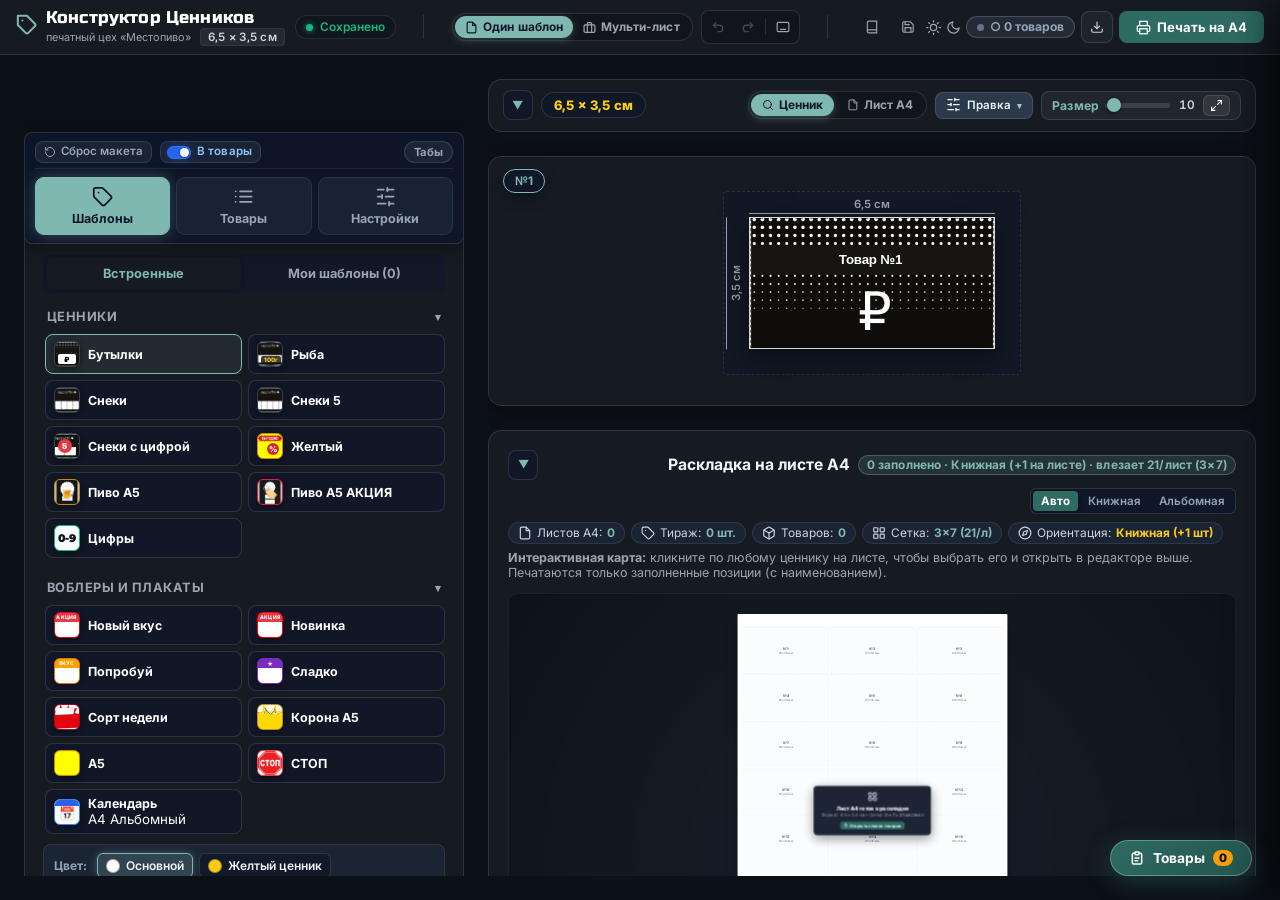
==== commit b31a1de0: "Add files via upload" ====
--- a/index.html
+++ b/index.html
@@ -2999,7 +2999,7 @@
                       <span class="price-val" id="previewPrice">350</span>
                       <span class="price-curr" id="previewCurrency">₽</span>
                       <div class="price-cross-overlay" aria-hidden="true">
-                        <svg viewBox="0 0 100 100" preserveAspectRatio="none">
+                        <svg xmlns="http://www.w3.org/2000/svg" width="100%" height="100%" viewBox="0 0 100 100" preserveAspectRatio="none">
                           <line class="cross-shadow-1" x1="2" y1="2" x2="98" y2="98" stroke="#000000" stroke-width="11"
                             stroke-linecap="round" opacity="0.35" />
                           <line class="cross-shadow-2" x1="98" y1="2" x2="2" y2="98" stroke="#000000" stroke-width="11"
@@ -3044,9 +3044,11 @@
                         <span class="price-val" id="previewBeerPromoPriceValTop"></span>
                         <span class="price-curr" id="previewBeerPromoPriceCurrTop">₽</span>
                         <div class="price-cross-overlay beer-promo-cross-overlay" aria-hidden="true" style="display:none;">
-                          <svg viewBox="0 0 100 100" preserveAspectRatio="none">
-                            <line x1="0" y1="0" x2="100" y2="100" stroke="#e3000f" stroke-width="6.5" stroke-linecap="square"/>
-                            <line x1="100" y1="0" x2="0" y2="100" stroke="#e3000f" stroke-width="6.5" stroke-linecap="square"/>
+                          <svg xmlns="http://www.w3.org/2000/svg" width="100%" height="100%" viewBox="0 0 100 100" preserveAspectRatio="none">
+                            <line class="cross-shadow-1" x1="0" y1="0" x2="100" y2="100" stroke="#000000" stroke-width="9.5" stroke-linecap="square" opacity="0.3"/>
+                            <line class="cross-shadow-2" x1="100" y1="0" x2="0" y2="100" stroke="#000000" stroke-width="9.5" stroke-linecap="square" opacity="0.3"/>
+                            <line class="cross-line-1" x1="0" y1="0" x2="100" y2="100" stroke="#e3000f" stroke-width="6.5" stroke-linecap="square"/>
+                            <line class="cross-line-2" x1="100" y1="0" x2="0" y2="100" stroke="#e3000f" stroke-width="6.5" stroke-linecap="square"/>
                           </svg>
                         </div>
                       </div>
--- a/style.css
+++ b/style.css
@@ -33,6 +33,15 @@
   /* Dynamic Wobbler Physical Specs */
   --wobbler-width: 65mm;
   --wobbler-height: 45mm;
+
+  /* Motion & Animation Design Tokens (Apple HIG / Emil Kowalski Spring Physics) */
+  --ease-spring: cubic-bezier(0.16, 1, 0.3, 1);
+  --ease-out-bounce: cubic-bezier(0.34, 1.56, 0.64, 1);
+  --ease-smooth: cubic-bezier(0.4, 0, 0.2, 1);
+  --dur-tactile: 120ms;
+  --dur-fast: 180ms;
+  --dur-normal: 260ms;
+  --dur-drawer: 320ms;
 }
 
 /* Studio Light Theme Tokens */
@@ -78,8 +87,10 @@
   background-color: var(--bg-dark);
   color: var(--text-main);
   min-height: 100vh;
+  min-height: 100dvh;
   display: flex;
   flex-direction: column;
+  -webkit-tap-highlight-color: transparent;
 }
 
 /* App Header (Structured 3-zone layout) */
@@ -206,11 +217,18 @@
   justify-content: center;
   cursor: pointer;
   transition: all 0.15s ease;
+  transition: transform var(--dur-tactile) var(--ease-spring),
+              background-color var(--dur-fast) ease,
+              color var(--dur-fast) ease;
 }
 
 .btn-history-pill:hover:not(:disabled) {
   background: rgba(255, 255, 255, 0.08);
   color: var(--text-main);
+}
+
+.btn-history-pill:active:not(:disabled) {
+  transform: scale(0.92);
 }
 
 .btn-history-pill:disabled {
@@ -255,6 +273,9 @@
   border: 1px solid var(--border-color) !important;
   cursor: pointer;
   transition: all 0.18s ease;
+  transition: transform var(--dur-tactile) var(--ease-spring),
+              background-color var(--dur-fast) ease,
+              border-color var(--dur-fast) ease;
   flex-shrink: 0 !important;
   box-sizing: border-box;
 }
@@ -264,6 +285,10 @@
   color: var(--studio-text-high) !important;
   border-color: rgba(255, 255, 255, 0.25) !important;
   transform: scale(1.06);
+}
+
+.btn-theme-toggle:active {
+  transform: scale(0.92) !important;
 }
 
 .btn-theme-toggle .icon {
@@ -493,10 +518,12 @@
   background: var(--accent-blue-hover) !important;
   transform: none;
   box-shadow: none !important;
+  box-shadow: 0 2px 8px rgba(46, 107, 99, 0.3) !important;
 }
 
 .btn-print-cta:active {
   transform: none;
+  transform: scale(0.965) !important;
 }
 
 /* Subtle Ghost Button for secondary header tools */
@@ -510,6 +537,10 @@
   background: rgba(255, 255, 255, 0.05) !important;
   color: var(--text-main) !important;
   border-color: var(--border-color) !important;
+}
+
+.btn-ghost:active {
+  transform: scale(0.965);
 }
 
 .btn {
@@ -523,7 +554,18 @@
   align-items: center;
   gap: 6px;
   transition: all 0.2s ease;
+  transition: transform var(--dur-tactile) var(--ease-spring),
+              background-color var(--dur-fast) ease,
+              border-color var(--dur-fast) ease,
+              box-shadow var(--dur-fast) ease,
+              opacity var(--dur-fast) ease;
   white-space: nowrap;
+  user-select: none;
+  -webkit-tap-highlight-color: transparent;
+}
+
+.btn:active:not(:disabled) {
+  transform: scale(0.965);
 }
 
 .btn .icon,
@@ -552,6 +594,11 @@
   transform: none;
   background: var(--accent-blue-hover);
   box-shadow: none;
+  box-shadow: 0 2px 8px rgba(46, 107, 99, 0.3);
+}
+
+.btn-primary:active:not(:disabled) {
+  transform: scale(0.965) translateY(1px);
 }
 
 .btn-secondary {
@@ -563,6 +610,10 @@
 .btn-secondary:hover {
   background: var(--bg-card-hover);
   border-color: var(--accent-blue);
+}
+
+.btn-secondary:active:not(:disabled) {
+  transform: scale(0.965);
 }
 
 /* Mobile Top Navigation Bar */
@@ -589,7 +640,17 @@
   border-radius: 8px;
   cursor: pointer;
   transition: all 0.2s ease;
+  transition: transform var(--dur-tactile) var(--ease-spring),
+              background-color var(--dur-fast) ease,
+              border-color var(--dur-fast) ease,
+              color var(--dur-fast) ease;
   text-align: center;
+  user-select: none;
+  -webkit-tap-highlight-color: transparent;
+}
+
+.mobile-tab-btn:active {
+  transform: scale(0.96);
 }
 
 .mobile-tab-btn.active {
@@ -817,10 +878,21 @@
   color: var(--text-muted);
   cursor: pointer;
   transition: all 0.2s ease;
+  transition: transform var(--dur-tactile) var(--ease-spring),
+              background-color var(--dur-fast) ease,
+              border-color var(--dur-fast) ease,
+              color var(--dur-fast) ease,
+              box-shadow var(--dur-fast) ease;
   font-size: 0.78rem;
   font-weight: 700;
   min-width: 0;
   position: relative;
+  user-select: none;
+  -webkit-tap-highlight-color: transparent;
+}
+
+.sidebar-tab-btn:active {
+  transform: scale(0.95);
 }
 
 .sidebar-tab-btn .tab-icon {
@@ -1275,11 +1347,21 @@
   border-radius: 6px;
   cursor: pointer;
   transition: all 0.2s ease;
+  transition: transform var(--dur-tactile) var(--ease-spring),
+              background-color var(--dur-fast) ease,
+              color var(--dur-fast) ease;
+  user-select: none;
+  -webkit-tap-highlight-color: transparent;
+}
+
+.tab-btn:active:not(:disabled) {
+  transform: scale(0.96);
 }
 
 .tab-btn.active {
   background: var(--bg-card);
   color: var(--accent-blue);
+  box-shadow: 0 1px 4px rgba(0, 0, 0, 0.2);
 }
 
 .tab-content {
@@ -1307,7 +1389,17 @@
   cursor: pointer;
   text-align: left;
   transition: all 0.2s ease;
+  transition: transform var(--dur-tactile) var(--ease-spring),
+              border-color var(--dur-fast) ease,
+              background-color var(--dur-fast) ease,
+              box-shadow var(--dur-fast) ease;
   position: relative;
+  user-select: none;
+  -webkit-tap-highlight-color: transparent;
+}
+
+.preset-card:active {
+  transform: scale(0.98);
 }
 
 .preset-card:hover,
@@ -5316,13 +5408,15 @@
   left: -2mm;
   right: -2mm;
   pointer-events: none;
-  z-index: 10;
+  z-index: 20;
   display: none;
 }
 
 .price-box-inner.is-crossed .price-cross-overlay,
 .wobbler-price-box.is-crossed .price-cross-overlay,
-.wobbler-element.price-crossed .price-cross-overlay {
+.wobbler-element.price-crossed .price-cross-overlay,
+.print-wobbler-wrapper .wobbler-element.price-crossed .price-cross-overlay,
+.print-wobbler-wrapper .wobbler-price-box.is-crossed .price-cross-overlay {
   display: block;
 }
 
@@ -5331,7 +5425,6 @@
   height: 100%;
   display: block;
   overflow: visible;
-  filter: drop-shadow(0 0 0.8px rgba(0, 0, 0, 0.9));
 }
 
 /* Большая цифра справа (шаблоны вроде «Снеки с цифрой»): зона от x≈0.70 до
@@ -5450,17 +5543,28 @@
 /* Modal Dialog */
 .modal-backdrop {
   display: none;
+  display: flex;
   position: fixed;
   inset: 0;
   background: rgba(0, 0, 0, 0.7);
   backdrop-filter: blur(4px);
+  backdrop-filter: blur(6px);
+  -webkit-backdrop-filter: blur(6px);
   z-index: 1000;
   justify-content: center;
   align-items: center;
+  opacity: 0;
+  visibility: hidden;
+  pointer-events: none;
+  transition: opacity var(--dur-normal) var(--ease-smooth),
+              visibility var(--dur-normal) var(--ease-smooth);
 }
 
 .modal-backdrop.active {
   display: flex;
+  opacity: 1;
+  visibility: visible;
+  pointer-events: auto;
 }
 
 .modal-box {
@@ -5471,6 +5575,17 @@
   width: 92%;
   max-width: 400px;
   box-shadow: 0 10px 30px rgba(0, 0, 0, 0.5);
+  box-shadow: 0 16px 40px rgba(0, 0, 0, 0.6);
+  transform: scale(0.94) translateY(12px);
+  opacity: 0;
+  transition: transform var(--dur-normal) var(--ease-spring),
+              opacity var(--dur-normal) var(--ease-smooth);
+  will-change: transform, opacity;
+}
+
+.modal-backdrop.active .modal-box {
+  transform: scale(1) translateY(0);
+  opacity: 1;
 }
 
 /* Modal: Руководство пользователя / Инструкция */
@@ -5478,7 +5593,9 @@
   max-width: 1100px;
   width: 95vw;
   height: 90vh;
+  height: 90dvh;
   max-height: 90vh;
+  max-height: 90dvh;
   display: flex;
   flex-direction: column;
   padding: 0;
@@ -6819,6 +6936,24 @@
   .interactive-2d-box {
     display: none !important;
   }
+  .price-box-inner.is-crossed .price-cross-overlay,
+  .wobbler-price-box.is-crossed .price-cross-overlay,
+  .wobbler-element.price-crossed .price-cross-overlay,
+  .print-wobbler-wrapper .wobbler-element.price-crossed .price-cross-overlay,
+  .print-wobbler-wrapper .wobbler-price-box.is-crossed .price-cross-overlay,
+  .wobbler-element.is-beer-a5-aktsiya.is-promo-discount .beer-promo-row-top .beer-promo-cross-overlay,
+  .print-wobbler-wrapper .wobbler-element.is-beer-a5-aktsiya.is-promo-discount .beer-promo-row-top .beer-promo-cross-overlay {
+    display: block !important;
+    visibility: visible !important;
+    opacity: 1 !important;
+  }
+  .price-cross-overlay svg,
+  .price-cross-overlay line,
+  .beer-promo-cross-overlay svg,
+  .beer-promo-cross-overlay line {
+    filter: none !important;
+    visibility: visible !important;
+  }
 }
 
 .print-page .interactive-2d-box,
@@ -6930,6 +7065,8 @@
     -webkit-print-color-adjust: exact !important;
     print-color-adjust: exact !important;
     color-adjust: exact !important;
+    animation: none !important;
+    transition: none !important;
   }
 
   html,
@@ -7034,10 +7171,14 @@
   background: rgba(0, 0, 0, 0.25);
   backdrop-filter: blur(1.5px);
   -webkit-backdrop-filter: blur(1.5px);
+  background: rgba(0, 0, 0, 0.35);
+  backdrop-filter: blur(4px);
+  -webkit-backdrop-filter: blur(4px);
   z-index: 1200;
   opacity: 0;
   visibility: hidden;
   transition: opacity 0.25s ease, visibility 0.25s ease;
+  transition: opacity var(--dur-drawer) var(--ease-smooth), visibility var(--dur-drawer) var(--ease-smooth);
 }
 
 .items-drawer-backdrop.open {
@@ -7060,10 +7201,46 @@
   flex-direction: column;
   transform: translateX(100%);
   transition: transform 0.28s cubic-bezier(0.16, 1, 0.3, 1);
+  transition: transform var(--dur-drawer) var(--ease-spring);
+  will-change: transform;
+  overscroll-behavior-y: contain;
 }
 
 .items-drawer.open {
   transform: translateX(0);
+}
+
+/* Fluid Row Transitions for Items Drawer */
+.item-row.row-removing {
+  opacity: 0 !important;
+  transform: translateX(20px) scale(0.96) !important;
+  max-height: 0 !important;
+  padding-top: 0 !important;
+  padding-bottom: 0 !important;
+  margin-top: 0 !important;
+  margin-bottom: 0 !important;
+  border-color: transparent !important;
+  transition: opacity var(--dur-fast) var(--ease-smooth),
+              transform var(--dur-fast) var(--ease-spring),
+              max-height var(--dur-fast) var(--ease-smooth),
+              padding var(--dur-fast) var(--ease-smooth),
+              margin var(--dur-fast) var(--ease-smooth) !important;
+  overflow: hidden !important;
+}
+
+.item-row.row-entering {
+  animation: rowEnter var(--dur-normal) var(--ease-spring);
+}
+
+@keyframes rowEnter {
+  from {
+    opacity: 0;
+    transform: translateY(-8px) scale(0.98);
+  }
+  to {
+    opacity: 1;
+    transform: translateY(0) scale(1);
+  }
 }
 
 /* Split-View Studio Mode (Docked Items Drawer) */
@@ -7077,11 +7254,22 @@
   border-radius: var(--radius-sm, 6px);
   cursor: pointer;
   transition: all 0.2s cubic-bezier(0.16, 1, 0.3, 1);
+  transition: transform var(--dur-tactile) var(--ease-spring),
+              background-color var(--dur-fast) ease,
+              border-color var(--dur-fast) ease,
+              color var(--dur-fast) ease,
+              box-shadow var(--dur-fast) ease;
   white-space: nowrap;
   background: rgba(30, 41, 59, 0.9);
   border: 1px solid rgba(127, 184, 176, 0.45);
   color: var(--accent-blue);
   box-shadow: 0 1px 4px rgba(0, 0, 0, 0.25);
+  user-select: none;
+  -webkit-tap-highlight-color: transparent;
+}
+
+.items-drawer-pin-btn:active {
+  transform: scale(0.95);
 }
 
 .items-drawer-pin-btn .pin-icon {
@@ -7304,11 +7492,19 @@
   box-shadow: 0 6px 24px rgba(46, 107, 99, 0.45);
   cursor: pointer;
   transition: transform 0.18s cubic-bezier(0.16, 1, 0.3, 1), box-shadow 0.18s ease;
+  transition: transform var(--dur-tactile) var(--ease-spring), box-shadow var(--dur-fast) ease;
+  user-select: none;
+  -webkit-tap-highlight-color: transparent;
 }
 
 .floating-items-drawer-btn:hover {
   transform: translateY(-2px) scale(1.03);
   box-shadow: 0 8px 28px rgba(46, 107, 99, 0.65);
+}
+
+.floating-items-drawer-btn:active {
+  transform: translateY(1px) scale(0.96);
+  box-shadow: 0 3px 12px rgba(46, 107, 99, 0.35);
 }
 
 .fid-icon {
@@ -7345,6 +7541,7 @@
   pointer-events: none;
   max-width: calc(100vw - 48px);
   width: 380px;
+  transition: gap var(--dur-fast) var(--ease-spring);
 }
 
 .toast-item {
@@ -7354,6 +7551,7 @@
   gap: 12px;
   padding: 12px 16px;
   background: rgba(15, 23, 42, 0.96);
+  background: rgba(15, 23, 42, 0.94);
   backdrop-filter: blur(14px);
   -webkit-backdrop-filter: blur(14px);
   border: 1px solid rgba(255, 255, 255, 0.12);
@@ -7364,24 +7562,33 @@
   line-height: 1.4;
   animation: toastSlideIn 0.25s cubic-bezier(0.16, 1, 0.3, 1);
   transition: opacity 0.25s ease, transform 0.25s ease;
+  animation: toastSlideIn var(--dur-normal) var(--ease-spring);
+  transition: opacity var(--dur-fast) var(--ease-smooth),
+              transform var(--dur-normal) var(--ease-spring),
+              box-shadow var(--dur-fast) ease;
   position: relative;
   overflow: hidden;
+  transform-origin: bottom center;
 }
 
 .toast-item.toast-closing {
   opacity: 0;
   transform: translateX(30px) scale(0.96);
+  transform: translateY(12px) scale(0.92);
+  pointer-events: none;
 }
 
 @keyframes toastSlideIn {
   from {
     opacity: 0;
     transform: translateX(40px) scale(0.95);
+    transform: translateY(20px) scale(0.94);
   }
 
   to {
     opacity: 1;
     transform: translateX(0) scale(1);
+    transform: translateY(0) scale(1);
   }
 }
 
@@ -7423,14 +7630,23 @@
   line-height: 1;
   cursor: pointer;
   padding: 0 2px;
+  padding: 0 4px;
   opacity: 0.7;
   transition: opacity 0.15s ease, color 0.15s ease;
+  transition: opacity var(--dur-fast) ease, color var(--dur-fast) ease, transform var(--dur-tactile) var(--ease-spring);
   flex-shrink: 0;
+  user-select: none;
+  -webkit-tap-highlight-color: transparent;
 }
 
 .toast-close:hover {
   opacity: 1;
   color: #fff;
+  transform: scale(1.15);
+}
+
+.toast-close:active {
+  transform: scale(0.9);
 }
 
 /* ==========================================================================
@@ -7660,7 +7876,19 @@
   align-items: center;
   gap: 14px;
   animation: toastSlideIn 0.2s ease-out;
+  animation: toolbarPopIn var(--dur-normal) var(--ease-spring);
   white-space: nowrap;
+}
+
+@keyframes toolbarPopIn {
+  from {
+    opacity: 0;
+    transform: translateX(-50%) translateY(20px) scale(0.95);
+  }
+  to {
+    opacity: 1;
+    transform: translateX(-50%) translateY(0) scale(1);
+  }
 }
 
 body.drawer-docked.drawer-open .bulk-actions-toolbar {
@@ -10887,7 +11115,7 @@
   width: 100% !important;
   height: 100% !important;
   pointer-events: none !important;
-  z-index: 10 !important;
+  z-index: 20 !important;
   display: none;
 }
 
@@ -10902,11 +11130,19 @@
   overflow: visible !important;
 }
 
-.beer-promo-cross-overlay line {
+.beer-promo-cross-overlay .cross-shadow-1,
+.beer-promo-cross-overlay .cross-shadow-2 {
+  stroke: #000000 !important;
+  stroke-width: 9.5 !important;
+  stroke-linecap: square !important;
+  opacity: 0.3 !important;
+}
+
+.beer-promo-cross-overlay .cross-line-1,
+.beer-promo-cross-overlay .cross-line-2 {
   stroke: #e3000f !important;
   stroke-width: 6.5 !important;
   stroke-linecap: square !important;
-  filter: drop-shadow(0 0 1px rgba(0, 0, 0, 0.45));
 }
 
 .wobbler-element.is-beer-a5-aktsiya.is-promo-discount .beer-promo-label {
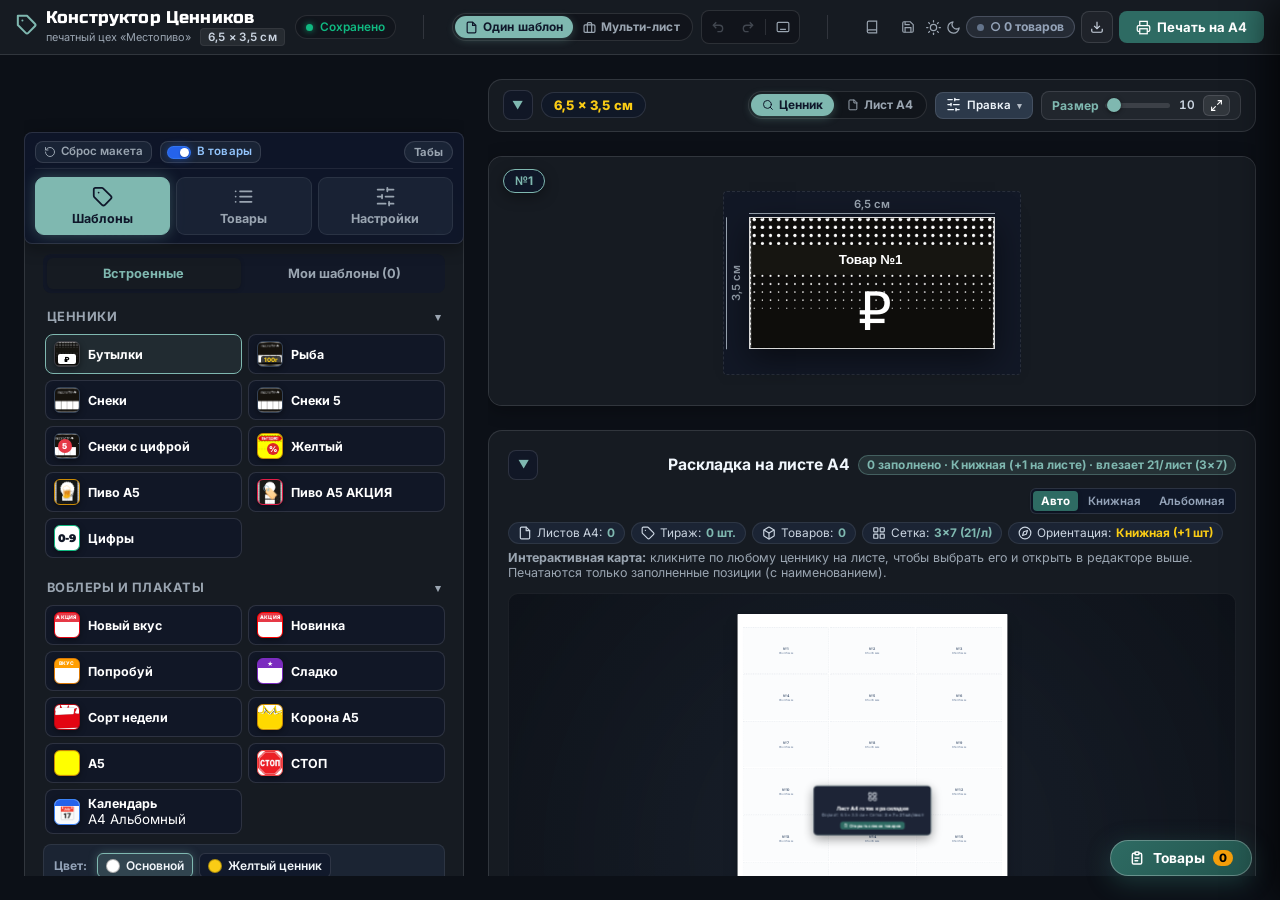
==== commit 75ce2f6d: "Add files via upload" ====
--- a/index.html
+++ b/index.html
@@ -2999,7 +2999,7 @@
                       <span class="price-val" id="previewPrice">350</span>
                       <span class="price-curr" id="previewCurrency">₽</span>
                       <div class="price-cross-overlay" aria-hidden="true">
-                        <svg xmlns="http://www.w3.org/2000/svg" width="100%" height="100%" viewBox="0 0 100 100" preserveAspectRatio="none">
+                        <svg xmlns="http://www.w3.org/2000/svg" viewBox="0 0 100 100" preserveAspectRatio="none">
                           <line class="cross-shadow-1" x1="2" y1="2" x2="98" y2="98" stroke="#000000" stroke-width="11"
                             stroke-linecap="round" opacity="0.35" />
                           <line class="cross-shadow-2" x1="98" y1="2" x2="2" y2="98" stroke="#000000" stroke-width="11"
@@ -3044,7 +3044,7 @@
                         <span class="price-val" id="previewBeerPromoPriceValTop"></span>
                         <span class="price-curr" id="previewBeerPromoPriceCurrTop">₽</span>
                         <div class="price-cross-overlay beer-promo-cross-overlay" aria-hidden="true" style="display:none;">
-                          <svg xmlns="http://www.w3.org/2000/svg" width="100%" height="100%" viewBox="0 0 100 100" preserveAspectRatio="none">
+                          <svg xmlns="http://www.w3.org/2000/svg" viewBox="0 0 100 100" preserveAspectRatio="none">
                             <line class="cross-shadow-1" x1="0" y1="0" x2="100" y2="100" stroke="#000000" stroke-width="9.5" stroke-linecap="square" opacity="0.3"/>
                             <line class="cross-shadow-2" x1="100" y1="0" x2="0" y2="100" stroke="#000000" stroke-width="9.5" stroke-linecap="square" opacity="0.3"/>
                             <line class="cross-line-1" x1="0" y1="0" x2="100" y2="100" stroke="#e3000f" stroke-width="6.5" stroke-linecap="square"/>
--- a/style.css
+++ b/style.css
@@ -6954,6 +6954,28 @@
     filter: none !important;
     visibility: visible !important;
   }
+  /* Обход бага Firefox при печати: position:absolute внутри flex/inline-flex */
+  #printArea .wobbler-price-box .price-box-inner {
+    display: inline-block !important;
+    position: relative !important;
+  }
+  #printArea .wobbler-price-box .price-val {
+    display: inline-flex !important;
+    vertical-align: baseline !important;
+  }
+  #printArea .wobbler-price-box .price-curr {
+    display: inline-block !important;
+    vertical-align: baseline !important;
+  }
+  #printArea .wobbler-element.is-beer-a5-aktsiya .beer-promo-row,
+  #printArea .wobbler-element.is-beer-a5-aktsiya .beer-promo-price-box {
+    display: block !important;
+  }
+  #printArea .baked-print-cross-img {
+    display: block !important;
+    visibility: visible !important;
+    opacity: 1 !important;
+  }
 }
 
 .print-page .interactive-2d-box,
